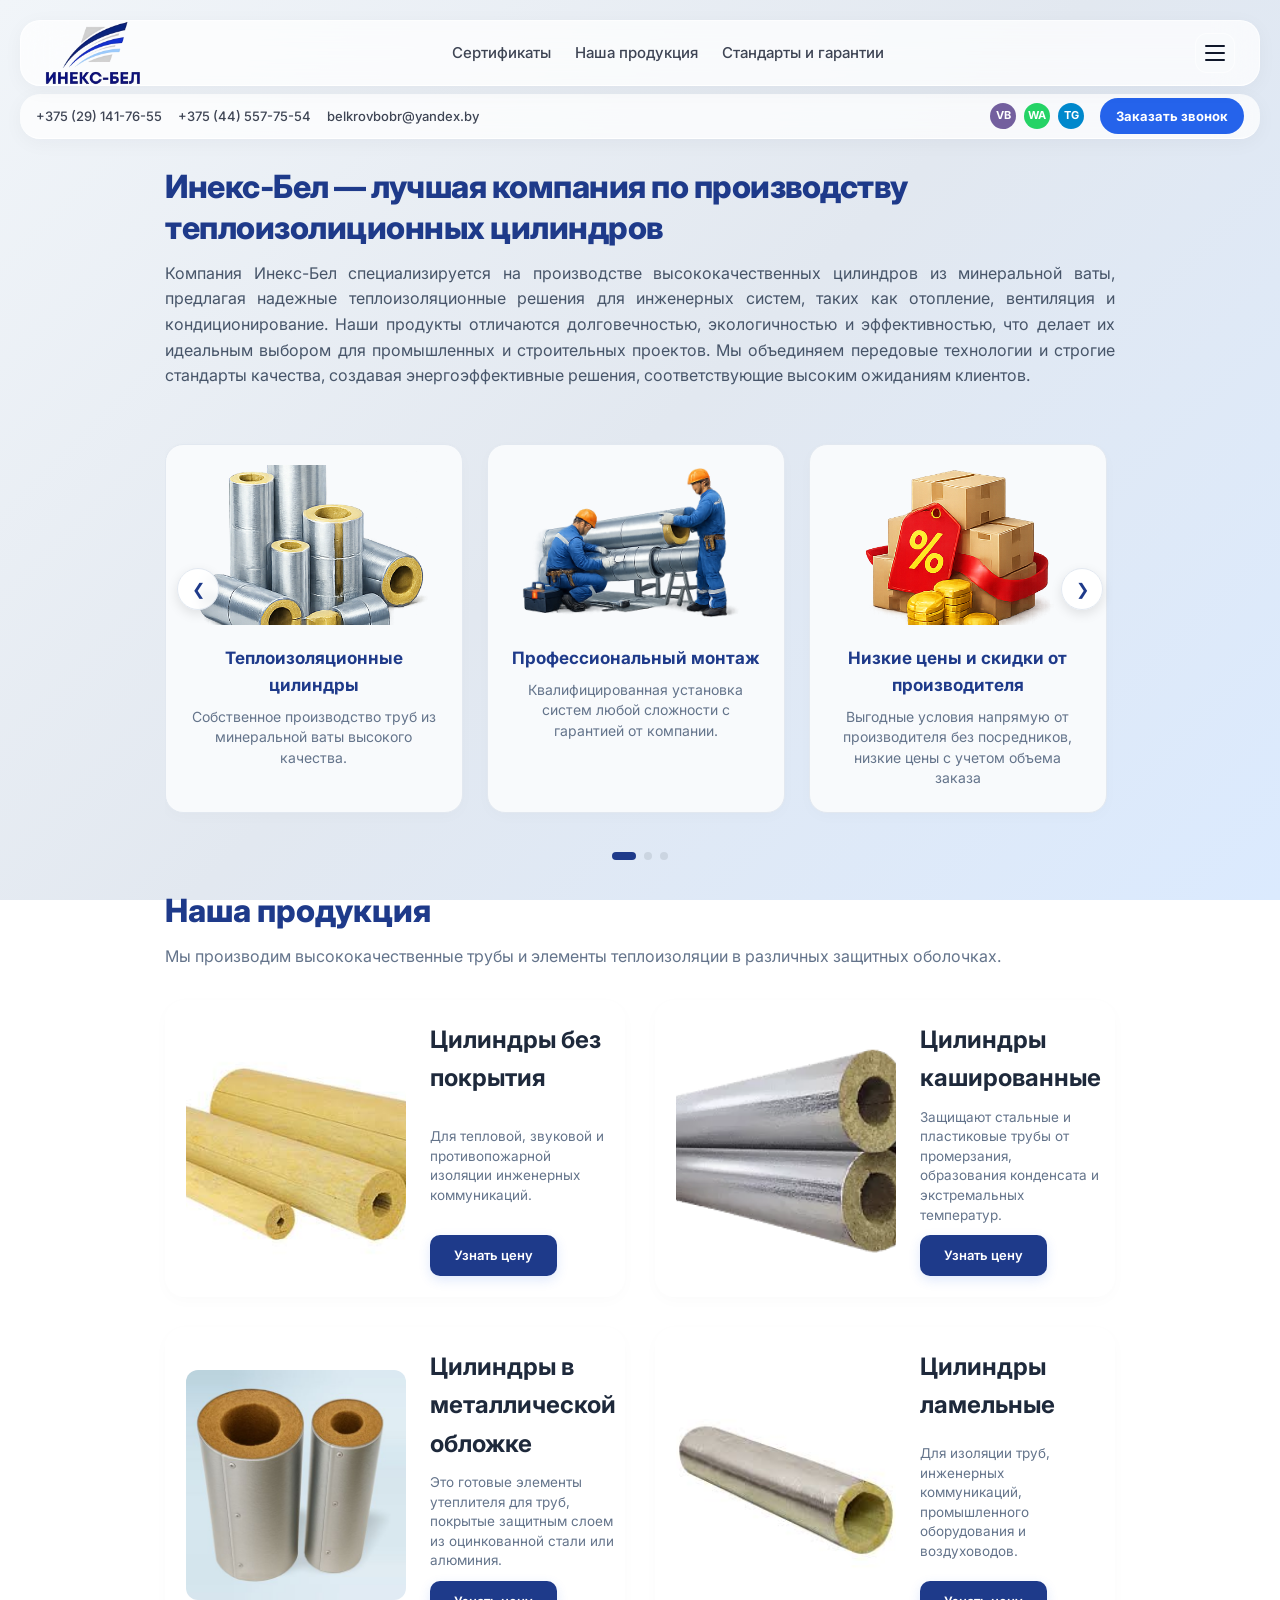
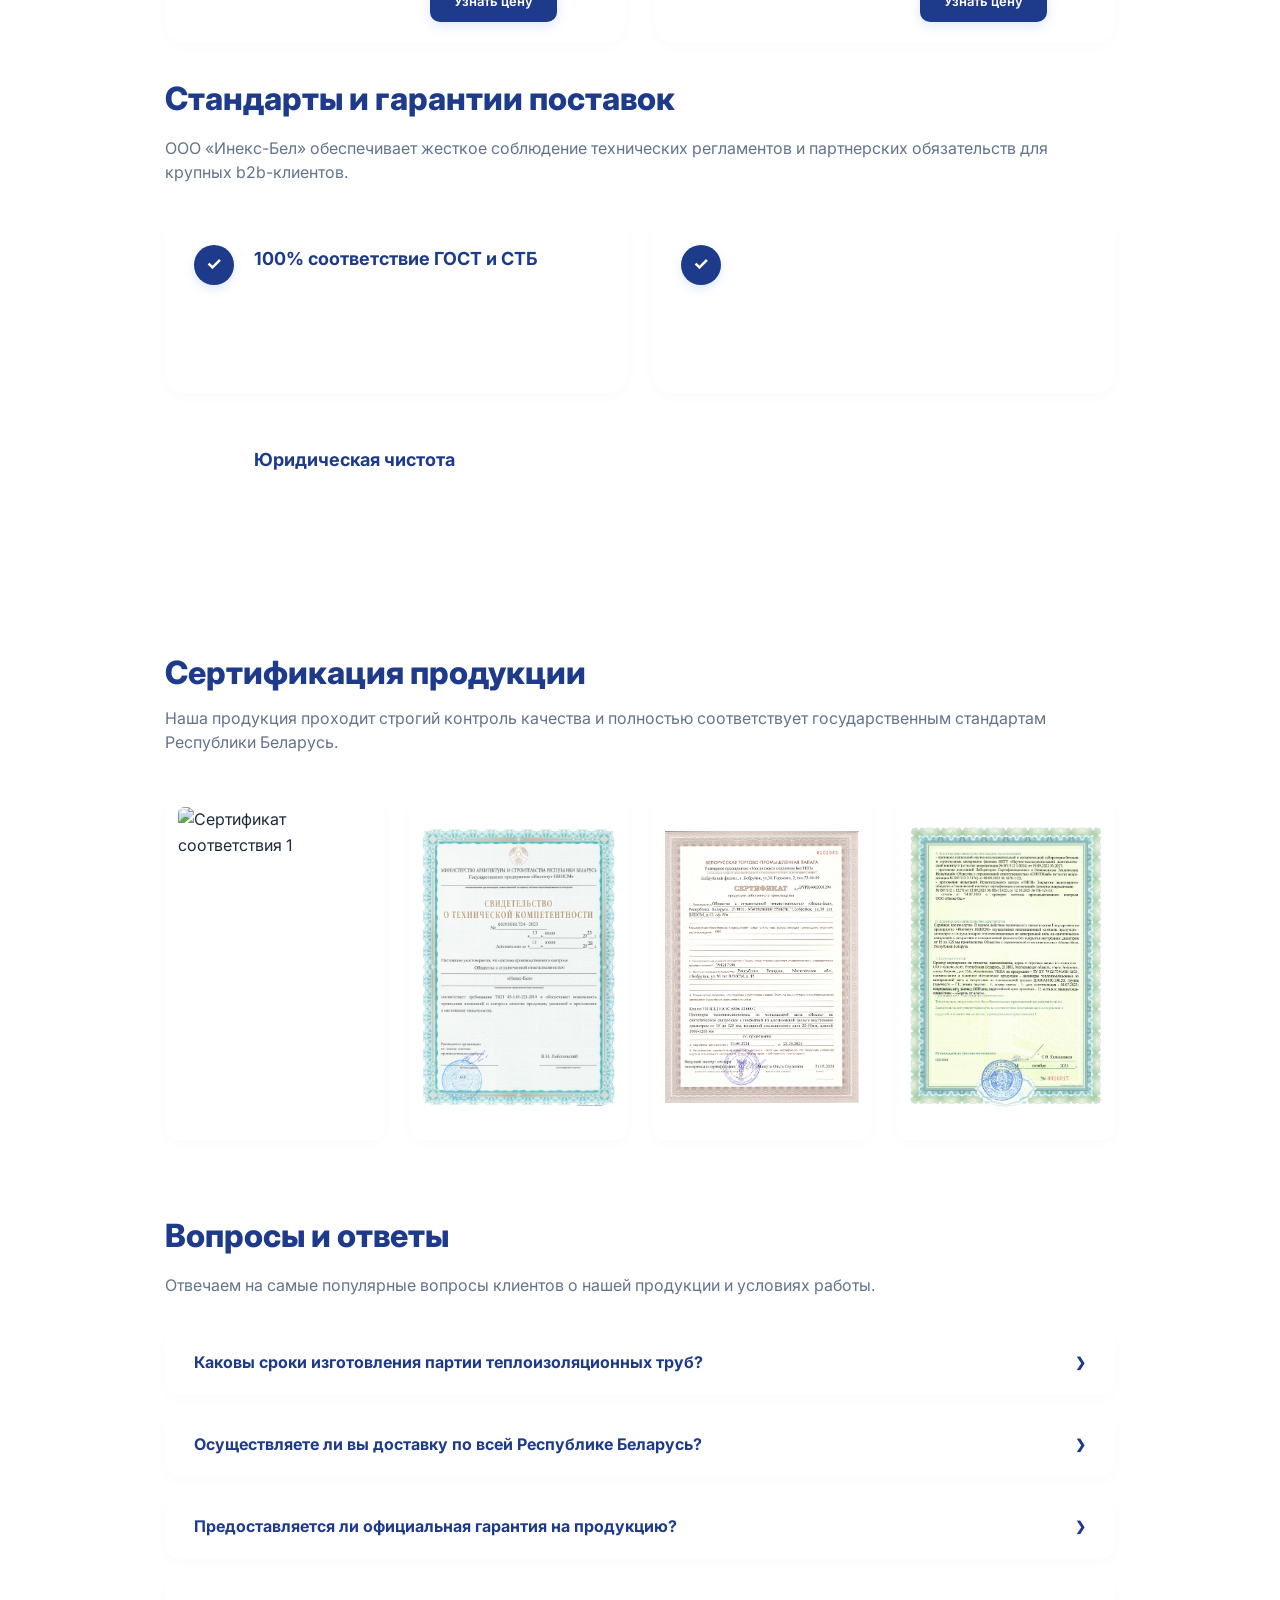
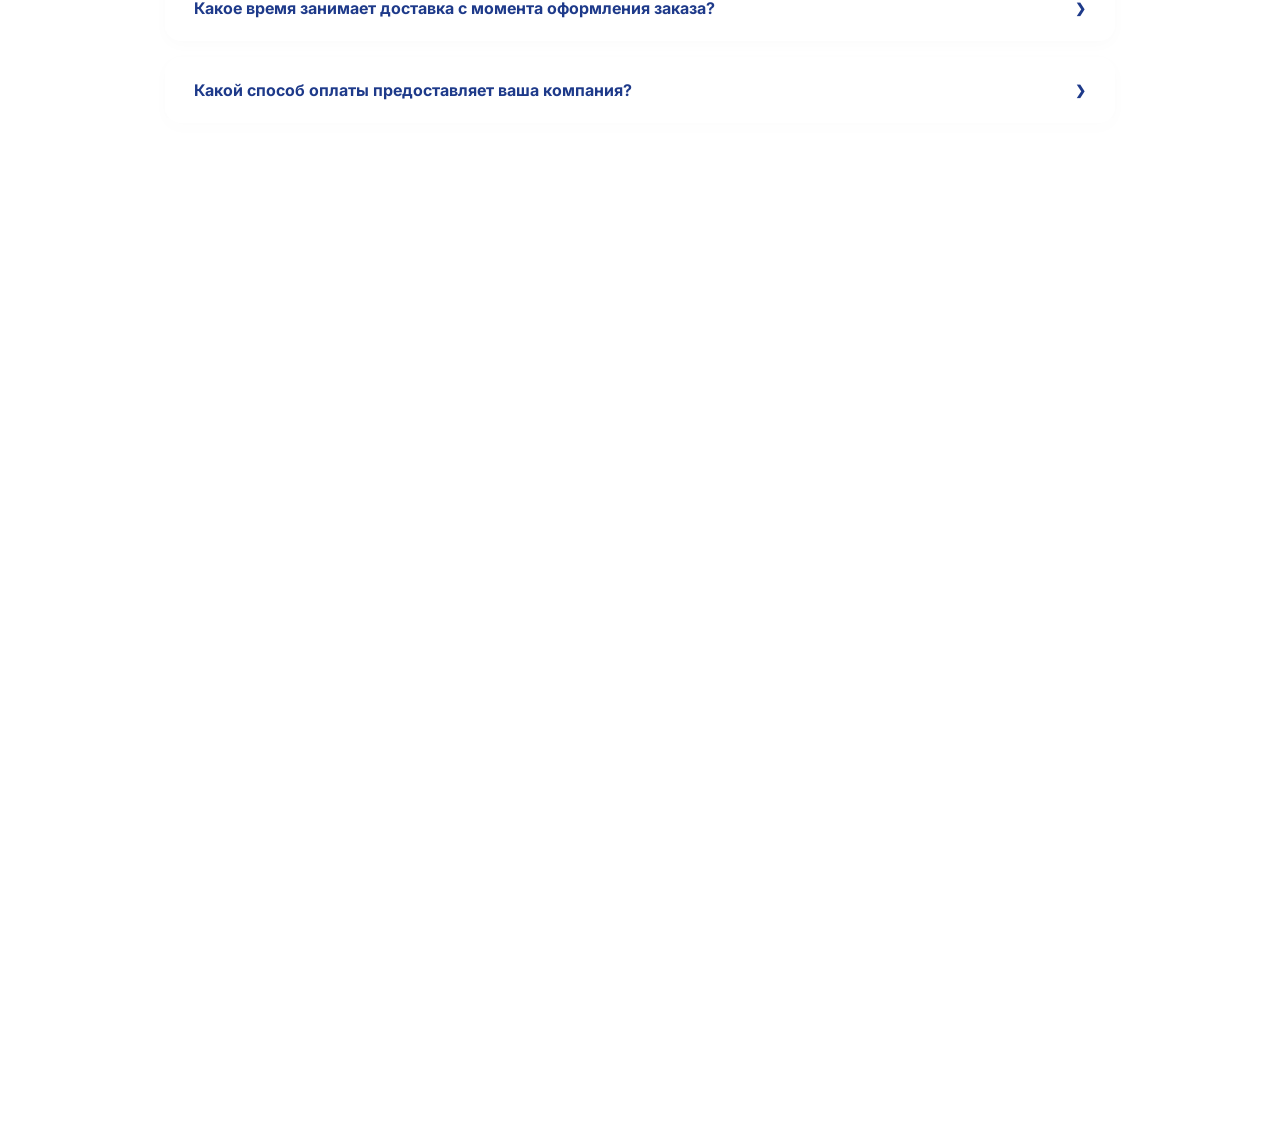
==== index.html @ 72e8bcf4 "Add files via upload" ====
<!DOCTYPE html>
<html lang="ru">
<head>
    <meta charset="UTF-8">
    <meta name="viewport" content="width=device-width, initial-scale=1.0">

    <title>Инекс-Бел Производство теплоизоляционных цилиндров из минваты</title>
    <meta name="description" content="ООО Инекс-Бел — завод-производитель теплоизоляционных цилиндров из минеральной ваты без оболочки, кашированые, в металлической оболочке и ламельные. Доставка по Минску, Бобруйску и всей Беларуси.">

    <meta name="keywords" content="теплоизоляционные цилиндры, трубы из минваты, утеплитель для труб, цилиндры минераловатные купить, Инекс-Бел Бобруйск, Инекс-Бел, Инекс-бел, Inex-bel, Inexbel, Купить цилиндры из минваты, Цилиндры в Беларуси, Купить цилиндры в Беларуси, Купить цилиндры из минеральной ваты в Беларуси, Купить цилиндры из минваты в Бобруйске, Цилиндры из минваты, Цилиндры, Цилиндры без покрытия, Цилиндры кашированные, Цилиндры в металлической обложке, Цилиндры ламельные">

    <link rel="icon" href="images/logo.png" type="image/x-icon">

    <link rel="stylesheet" href="style.css">


    <script type="application/ld+json">
    {
      "@context": "https://schema.org",
      "@type": "LocalBusiness",
      "name": "Инекс-Бел",
      "image": "https://github.io",
      "telephone": ["+375 (29) 141-76-55", "+375 (44) 557-75-54"],
      "email": "belkrovbobr@yandex.by",
      "address": {
        "@type": "PostalAddress",
        "streetAddress": "ул. 50 лет ВЛКСМ, 42",
        "addressLocality": "Бобруйск",
        "addressRegion": "Могилевская область",
        "postalCode": "213808",
        "addressCountry": "BY"
        },
      "url": "https://inex-bel.by",
      "priceRange": "$$"
}
    </script>
</head>


<body>

    <header class="header">
        <div class="header__container">
            <!-- Логотип с картинкой внутри -->
            <a href="#" class="logo">
                <img src="images/logo.png" alt="Logo" class="logo__img">
            </a>

            <!-- Навигация -->
            <nav class="nav">
                <!-- Основные вкладки (Планшеты и ПК) -->
                <ul class="nav__list">
                    <li><a href="#certificates-section" class="nav__link">Сертификаты</a></li> 
                    <li><a href="#products-section" class="nav__link">Наша продукция</a></li>
                    <li><a href="#steps-section" class="nav__link">Стандарты и гарантии</a></li>
                </ul>
            </nav>

            <!-- Кнопка бургер-меню (Всегда доступна) -->
            <button class="burger-btn" id="burgerBtn" aria-label="Открыть меню">
                <span></span>
                <span></span>
                <span></span>
            </button>

            <!-- Выпадающая панель бургер-меню -->
            <div class="burger-menu" id="burgerMenu">
                <ul class="burger-menu__list">
                <!-- Видны ТОЛЬКО на телефонах -->
                <li class="mobile-only"><a href="#certificates-section" class="burger-menu__link">Сертификаты</a></li>
                <li class="mobile-only"><a href="#products-section" class="burger-menu__link">Наша продукция</a></li>
                <li class="mobile-only"><a href="#steps-section" class="burger-menu__link">Стандарты и гарантии</a></li>
        
                <!-- Эта вкладка теперь видна ВСЕГДА (и на ПК в бургере, и на мобилках) -->
                <li><a href="#specialization-section" class="burger-menu__link">О компании</a></li>
                <li><a href="#faq-section" class="burger-menu__link">Часто задаваемые вопросы</a></li>
                </ul>
            </div>
        </div>
    </header>
    <div class="header-sub">
    <div class="header-sub__container">
        <!-- Блок контактов -->
        <div class="header-sub__contacts">
            <a href="tel:+375291417655" class="header-sub__link">+375 (29) 141-76-55</a>
            <a href="tel:+375445577554" class="header-sub__link">+375 (44) 557-75-54</a>
            <a href="mailto:belkrovbobr@yandex.by" class="header-sub__link header-sub__email">belkrovbobr@yandex.by</a>
        </div>

        <!-- Блок мессенджеров и действия -->
        <div class="header-sub__actions">
            <div class="header-sub__socials">
                <a href="viber://chat?number=+375291417655" class="header-sub__social header-sub__social--viber" title="Viber">VB</a>
                <a href="https://wa.me/375291417655" class="header-sub__social header-sub__social--whatsapp" target="_blank" rel="noopener noreferrer" title="WhatsApp">WA</a>
                <a href="https://t.me/Oleg_136" class="header-sub__social header-sub__social--telegram" target="_blank" rel="noopener noreferrer" title="Telegram">TG</a>
            </div>
            
            <a href="#contact-form" class="header-sub__btn">Заказать звонок</a>

        </div>
    </div>
</div>
<br>

<section class="specialization-section" id="specialization-section">

    <div class="specialization-container">
        
        <h2 class="specialization-title">Инекс-Бел — лучшая компания по производству теплоизолиционных цилиндров</h2>
        <p class="specialization-subtitle">Компания Инекс-Бел специализируется на производстве высококачественных цилиндров из минеральной ваты, предлагая надежные теплоизоляционные решения для инженерных систем, таких как отопление, вентиляция и кондиционирование. Наши продукты отличаются долговечностью, экологичностью и эффективностью, что делает их идеальным выбором для промышленных и строительных проектов. Мы объединяем передовые технологии и строгие стандарты качества, создавая энергоэффективные решения, соответствующие высоким ожиданиям клиентов.</p>
        
        <div class="slider-wrapper">
            <button class="slider-btn prev-btn" id="slidePrev" aria-label="Назад">&#10094;</button>
            
            <div class="specialization-grid" id="sliderTrack">
                <!-- Карточка 1 -->
                <div class="spec-card">
                    <img src="images/pipe.png" alt="Теплоизоляционные цилиндры" class="spec-card__img">
                    <div class="spec-card__content">
                        <h3>Теплоизоляционные цилиндры</h3>
                        <p>Собственное производство труб из минеральной ваты высокого качества.</p>
                    </div>
                </div>

                <!-- Карточка 2 -->
                <div class="spec-card">
                    <img src="images/installation.png" alt="Профессиональный монтаж" class="spec-card__img">
                    <div class="spec-card__content">
                        <h3>Профессиональный монтаж</h3>
                        <p>Квалифицированная установка систем любой сложности с гарантией от компании.</p>
                    </div>
                </div>

                <!-- Карточка 3 -->
                <div class="spec-card">
                    <img src="images/discount.png" alt="Доступное ценообразование" class="spec-card__img">
                    <div class="spec-card__content">
                        <h3>Низкие цены и скидки от производителя</h3>
                        <p>Выгодные условия напрямую от производителя без посредников, низкие цены с учетом объема заказа</p>
                    </div>
                </div>

                <!-- Карточка 4 -->
                <div class="spec-card">
                    <img src="images/delivery.png" alt="Быстрая доставка" class="spec-card__img">
                    <div class="spec-card__content">
                        <h3>Быстрая доставка от пункта A к пункту B</h3>
                        <p>Оперативная транспортировка готовой продукции на ваш объект точно в срок.</p>
                    </div>
                </div>

                <!-- Новая Карточка 5 -->
                <div class="spec-card">
                    <img src="images/certification.png" alt="Сертификация продукции" class="spec-card__img">
                    <div class="spec-card__content">
                        <h3>Оффициальная сертификация продукции</h3>
                        <p>Вся продукция сертифицирована и соответствует государственным стандартам качества.</p>
                    </div>
                </div>
            </div>

            <button class="slider-btn next-btn" id="slideNext" aria-label="Вперед">&#10095;</button>
        </div>

        <!-- Добавили 5-ю точку в индикаторы -->
        <div class="slider-dots" id="sliderDots">
            <span class="dot active" data-index="0"></span>
            <span class="dot" data-index="1"></span>
            <span class="dot" data-index="2"></span>
            <span class="dot" data-index="3"></span>
            <span class="dot" data-index="4"></span>
        </div>
        
    </div>
</section>

<section class="products-section" id="products-section">
    <div class="products-container">
        <!-- Текстовая верхушка блока -->
        <h2 class="products-title">Наша продукция</h2>
        <p class="products-subtitle">Мы производим высококачественные трубы и элементы теплоизоляции в различных защитных оболочках.</p>
        
        <!-- Обертка слайдера для мобилок и сетка для ПК -->
        <div class="prod-slider-wrapper">
            <button class="prod-slider-btn prod-prev-btn" id="prodPrev" aria-label="Назад">&#10094;</button>
            
            <div class="products-grid" id="prodTrack">
                <!-- Товар 1 -->
                <div class="product-card">
                    <img src="images/prod1.jpg" alt="Цилиндры без покрытия" class="product-card__img">
                    <div class="product-card__content">
                        <h2>Цилиндры без покрытия</h2>
                        <p>Для тепловой, звуковой и противопожарной изоляции инженерных коммуникаций.</p>
                        <a href="#contact-form" class="product-card__btn" data-product="Трубы в ПЭ оболочке">Узнать цену</a>
                    </div>
                </div>

                <!-- Товар 2 -->
                <div class="product-card">
                    <img src="images/prod2.jpg" alt="Цилиндры кашированные" class="product-card__img">
                    <div class="product-card__content">
                        <h2>Цилиндры кашированные</h2>
                        <p>Защищают стальные и пластиковые трубы от промерзания, образования конденсата и экстремальных температур.</p>
                        <a href="#contact-form" class="product-card__btn" data-product="Трубы в ОЦ оболочке">Узнать цену</a>
                    </div>
                </div>

                <!-- Товар 3 -->
                <div class="product-card">
                    <img src="images/prod3.jpg" alt="Цилиндры в металлической обложке" class="product-card__img">
                    <div class="product-card__content">
                        <h2>Цилиндры в металлической обложке</h2>
                        <p>Это готовые элементы утеплителя для труб, покрытые защитным слоем из оцинкованной стали или алюминия.</p>
                        <a href="#contact-form" class="product-card__btn" data-product="Фасонные изделия">Узнать цену</a>
                    </div>
                </div>

                <!-- Товар 4 -->
                <div class="product-card">
                    <img src="images/prod4.jpg" alt="Цилиндры ламельные" class="product-card__img">
                    <div class="product-card__content">
                        <h2>Цилиндры ламельные</h2>
                        <p>Для изоляции труб, инженерных коммуникаций, промышленного оборудования и воздуховодов.</p>
                        <a href="#contact-form" class="product-card__btn" data-product="Комплекты заделки стыков">Узнать цену</a>
                    </div>
                </div>
            </div>

            <button class="prod-slider-btn prod-next-btn" id="prodNext" aria-label="Вперед">&#10095;</button>
        </div>

        <!-- Индикаторы-точки под слайдером (работают на телефонах) -->
        <div class="prod-slider-dots" id="prodDots">
            <span class="prod-dot prod-active" data-index="0"></span>
            <span class="prod-dot" data-index="1"></span>
            <span class="prod-dot" data-index="2"></span>
            <span class="prod-dot" data-index="3"></span>
        </div>
        
    </div>
</section>

<section class="steps-section" id="steps-section">
    <div class="steps-container">
        <h2 class="steps-title">Стандарты и гарантии поставок</h2>
        <p class="steps-subtitle">ООО «Инекс-Бел» обеспечивает жесткое соблюдение технических регламентов и партнерских обязательств для крупных b2b-клиентов.</p>
        
        <div class="steps-grid">
            <!-- Пункт 1 -->
            <div class="step-card">
                <div class="step-card__number">✓</div>
                <div class="step-card__content">
                    <h3>100% соответствие ГОСТ и СТБ</h3>
                    <p>Вся продукция выпускается строго по государственным стандартам. Предоставляем паспорта качества на каждую партию цилиндров.</p>
                </div>
            </div>

            <!-- Пункт 2 -->
            <div class="step-card">
                <div class="step-card__number">✓</div>
                <div class="step-card__content">
                    <h3>Жесткий контроль сроков</h3>
                    <p>Фиксируем точные даты отгрузки в договоре. Собственная логистика гарантирует своевременное прибытие материалов на объект.</p>
                </div>
            </div>

            <!-- Пункт 3 -->
            <div class="step-card">
                <div class="step-card__number">✓</div>
                <div class="step-card__content">
                    <h3>Юридическая чистота</h3>
                    <p>Полный пакет первичных документов, ТТН и актов. Работаем через официальные b2b-договоры без скрытых платежей.</p>
                </div>
            </div>

            <!-- Пункт 4 -->
            <div class="step-card">
                <div class="step-card__number">✓</div>
                <div class="step-card__content">
                    <h3>Прямые цены завода</h3>
                    <p>Отсутствие посреднических наценок. Предоставляем гибкую систему скидок в зависимости от объема оптовой закупки.</p>
                </div>
            </div>
        </div>
    </div>
</section>

<section class="certificates-section" id="certificates-section">
    <div class="certificates-container">
        <h2 class="certificates-title">Сертификация продукции</h2>
        <p class="certificates-subtitle">Наша продукция проходит строгий контроль качества и полностью соответствует государственным стандартам Республики Беларусь.</p>
        
        <div class="cert-slider-wrapper">
            <!-- Стрелочки управления (на ПК будут скрыты автоматически) -->
            <button class="cert-slider-btn cert-prev-btn" id="certPrev" aria-label="Назад">&#10094;</button>
            
            <div class="certificates-grid" id="certTrack">
                <!-- Сертификат 1 -->
                <div class="cert-card">
                    <img src="images/cert1.jpg" alt="Сертификат соответствия 1" class="cert-card__img">
                </div>
                <!-- Сертификат 2 -->
                <div class="cert-card">
                    <img src="images/cert2.jpg" alt="Сертификат соответствия 2" class="cert-card__img">
                </div>
                <!-- Сертификат 3 -->
                <div class="cert-card">
                    <img src="images/cert3.jpg" alt="Сертификат соответствия 3" class="cert-card__img">
                </div>
                <!-- Сертификат 4 -->
                <div class="cert-card">
                    <img src="images/cert4.jpg" alt="Сертификат соответствия 4" class="cert-card__img">
                </div>
            </div>

            <button class="cert-slider-btn cert-next-btn" id="certNext" aria-label="Вперед">&#10095;</button>
        </div>

        <!-- Индикаторы-точки (на ПК скрыты) -->
        <div class="cert-slider-dots" id="certDots">
            <span class="cert-dot cert-active" data-index="0"></span>
            <span class="cert-dot" data-index="1"></span>
            <span class="cert-dot" data-index="2"></span>
            <span class="cert-dot" data-index="3"></span>
        </div>
    </div>
</section>

<!-- ВСПЛЫВАЮЩЕЕ ПАНЕЛЬ-ОКНО ДЛЯ ПРОСМОТРА КАРТИНКИ НА ВЕСЬ ЭКРАН -->
<div id="certModal" class="cert-modal">
    <span class="cert-modal__close" id="certModalClose">&times;</span>
    <img class="cert-modal__content" id="certModalImg" alt="Увеличенный сертификат">
</div>

<section class="faq-section" id="faq-section">
    <div class="faq-container">
        <h2 class="faq-title">Вопросы и ответы</h2>
        <p class="faq-subtitle">Отвечаем на самые популярные вопросы клиентов о нашей продукции и условиях работы.</p>
        
        <div class="faq-accordion">
            <!-- Вопрос 1 -->
            <div class="faq-item">
                <button class="faq-item__trigger">
                    <span>Каковы сроки изготовления партии теплоизоляционных труб?</span>
                    <span class="faq-item__icon">&#10095;</span> <!-- Аккуратная стрелочка-индикатор -->
                </button>
                <div class="faq-item__panel">
                    <p>Сроки зависят от объема заказа и загруженности производства, но в среднем изготовление стандартной партии занимает от 3 до 7 рабочих дней. Мы всегда фиксируем точные сроки в договоре.</p>
                </div>
            </div>

            <!-- Вопрос 2 -->
            <div class="faq-item">
                <button class="faq-item__trigger">
                    <span>Осуществляете ли вы доставку по всей Республике Беларусь?</span>
                    <span class="faq-item__icon">&#10095;</span>
                </button>
                <div class="faq-item__panel">
                    <p>Да, мы доставляем продукцию собственным или наемным транспортом в любую точку Беларуси прямо на объект заказчика. Также возможен самовывоз со склада нашего производства.</p>
                </div>
            </div>

            <!-- Вопрос 3 -->
            <div class="faq-item">
                <button class="faq-item__trigger">
                    <span>Предоставляется ли официальная гарантия на продукцию?</span>
                    <span class="faq-item__icon">&#10095;</span>
                </button>
                <div class="faq-item__panel">
                    <p>Разумеется. Вся выпускаемая теплоизоляционная продукция строго сертифицирована, соответствует государственным стандартам качества и сопровождается официальной заводской гарантией.</p>
                </div>
            </div>

            <!-- Вопрос 4 -->
            <div class="faq-item">
                <button class="faq-item__trigger">
                    <span>Какое время занимает доставка с момента оформления заказа?</span>
                    <span class="faq-item__icon">&#10095;</span>
                </button>
                <div class="faq-item__panel">
                    <p>Доставка продукции Инекс-Бел по Беларуси занимает в среднем до 3 рабочих дней с момента оформления заказа. Мы организуем быструю логистику напрямую с нашего производства, поэтому вы получаете цилиндры из минеральной ваты в максимально короткие сроки.</p>
                </div>
            </div>

            <div class="faq-item">
                <button class="faq-item__trigger">
                    <span>Какой способ оплаты предоставляет ваша компания?</span>
                    <span class="faq-item__icon">&#10095;</span>
                </button>
                <div class="faq-item__panel">
                    <p>Наша компания предоставляет безналичный способ оплаты</p>
                </div>
            </div>
        </div>
    </div>
</section>



<section id="contact-form" class="contact-section">
    <div class="form-container">
        <!-- Левая колонка с информацией -->
        <div class="form-info">
            <h2>Остались вопросы и нужна консультация?</h2>
            <p>Оставьте свои контакты, и наш специалист свяжется с вами в течение 15 минут для уточнения всех деталей.</p>
        </div>
        
        <!-- Правая колонка с новой формой (Formspree) -->
        <form action="https://formspree.io/f/xdarnjlb" method="POST" class="feedback-form" id="callRequestForm">
            
            <!-- Скрытое поле собирает название товара незаметно для клиента -->
            <input type="hidden" id="selected-product" name="product" value="Общая заявка (товар не выбран)">

            <!-- Поле Имени -->
            <div class="form-group">
                <label for="user-name">Ваше имя</label>
                <input type="text" id="user-name" name="name" placeholder="Иван" required>
                <span class="error-msg" id="nameError">Пожалуйста, введите ваше имя</span>
            </div>

            <div class="form-group">
                <label for="user-company">Название организации / ОПТ</label>
                <input type="text" id="user-company" name="company" placeholder="ООО, ОАО, ЧУП, ИП" required>
                <span class="error-msg" id="companyError">Пожалуйста, введите название вашей компании</span>
            </div>

            <!-- Поле Телефона -->
            <div class="form-group">
                <label for="user-phone">Номер телефона</label>
                <input type="tel" id="user-phone" name="phone" placeholder="+375 (29) 000-00-00" required>
                <span class="error-msg" id="phoneError">Пожалуйста, введите номер телефона</span>
            </div>


            <!-- Блок Пользовательского соглашения -->
            <div class="form-agreement">
                <label class="checkbox-container">
                    <input type="checkbox" id="user-agree" name="agreement" required>
                    <span class="custom-checkbox"></span>
                    <span class="agreement-text">Я согласен на обработку персональных данных</span>
                </label>
                <a href="privacy.html" class="info-btn" title="Читать пользовательское соглашение">!</a>
            </div>
            <span class="error-msg agreement-error" id="agreeError">Необходимо принять пользовательское соглашение</span>

            <!-- Кнопка отправки -->
            <button type="submit" class="form-submit-btn">Заказать звонок</button>
        </form>
    </div>
</section>

<footer class="footer">
    <div class="footer__container">
        
        <!-- Блок 1: Логотип и Юридическая информация (Слева) -->
        <div class="footer__column footer__column--info">
            <a href="#" class="footer__logo">
                <img src="images/logo.png" alt="Инекс-Бел" class="footer__logo-img">
            </a>
            <div class="footer__company-details">
                <p class="footer__text">ООО "Инекс-Бел"</p>
                <p class="footer__text">УНП: 791217396</p>
                <p class="footer__text">р/с BY 90 ALFA 3012 2625 5500 1027 0000</p>
                <p class="footer__text">Банк: Закрытое акционерное общество "Альфа-Банк"</p>
                <p class="footer__text">220013, Республика Беларусь, г. Минск, ул. Сурганова, 43-47</p>
            </div>
        </div>

        <!-- Блок 2: Ссылки покупателям (По центру) -->
        <div class="footer__column">
            <h4 class="footer__title">Покупателям</h4>
            <ul class="footer__list">
                <li><a href="#products-section" class="footer__link">Наш продукт</a></li>
                <li><a href="#specialization-section" class="footer__link">О компании</a></li>
                <li><a href="#certificates-section" class="footer__link">Сертификаты</a></li>
                <li><a href="#faq-section" class="footer__link">Часто задаваемые вопросы</a></li>
                <li><a href="#" class="footer__link">Этапы заказа</a></li>
            </ul>
        </div>

        <!-- Блок 3: Контакты, Соцсети и Адрес производства (Справа) -->
        <div class="footer__column">
            <h4 class="footer__title">Контакты</h4>
            <div class="footer__contacts">
                <a href="tel:+375291417655" class="footer__contact-link">+375 (29) 141-76-55</a>
                <a href="tel:+375445577554" class="footer__contact-link">+375 (44) 557-75-54</a>
                <a href="mailto:belkrovbobr@yandex.by" class="footer__contact-link footer__contact-link--email">belkrovbobr@yandex.by</a>
            </div>
            
            <!-- Мессенджеры с цветными круглыми кнопками из вашей картинки -->
            <div class="footer__socials">
                <a href="viber://chat?number=%2B375291417655" class="footer__social footer__social--viber" title="Viber">VB</a>
                <a href="https://t.me" class="footer__social footer__social--telegram" target="_blank" rel="noopener noreferrer" title="Telegram">TG</a>
                <a href="https://wa.me" class="footer__social footer__social--whatsapp" target="_blank" rel="noopener noreferrer" title="WhatsApp">WA</a>
            </div>

            <p class="footer__text footer__address">
                213808, Республика Беларусь, Могилевская обл., г. Бобруйск, ул. 50 лет ВЛКСМ, 42
            </p>
        </div>

    </div>

    <!-- Нижняя плашка с Политикой конфиденциальности -->
    <div class="footer__bottom">
        <div class="footer__bottom-container">
            <a href="privacy.html" class="footer__privacy-link">Политика конфиденциальности</a>
        </div>
    </div>
</footer>


    <!-- Подключаем скрипты перед закрывающим тегом body -->
    <script src="script.js"></script>
</body>
</html>
---- style.css ----
@import url('https://fonts.googleapis.com/css2?family=Inter:wght@400;500;600;700;800&display=swap');

* {
    margin: 0;
    padding: 0;
    box-sizing: border-box;
    font-family: 'Inter', sans-serif !important; /* Теперь этот красивый шрифт принудительно включится везде */
}


html {
    /* Новый строгий стальной b2b-градиент */
    background: linear-gradient(135deg, #f1f5f9 0%, #e2e8f0 50%, #dbeafe 100%) no-repeat center center fixed;
    background-size: cover;
    min-height: 100vh;
    scroll-behavior: smooth;
    scrollbar-width: thin;
    scrollbar-color: #2563eb #f1f5f9; /* Синий ползунок */
}


body {
    min-height: 100vh;
    display: flex;
    flex-direction: column;
    
    /* ИСПРАВЛЕНО: Делаем фон body прозрачным, чтобы сквозь него просвечивал наш красивый градиент */
    background: transparent !important; 
    
    color: #1e293b;
    line-height: 1.6;
    padding-top: 120px;
}


/* Переменные для эффекта жидкого стекла на светлом фоне */

:root {
    --accent-color: #1e3a8a; /* Строгий промышленный темно-синий */
    --text-color: #0f172a;   /* Глубокий графитовый (почти черный) для текстов */
    
    /* Слегка приглушаем яркость заднего градиента, делая его солиднее */
    --glass-bg: rgba(255, 255, 255, 0.4); 
    --glass-border: rgba(255, 255, 255, 0.6);
    --glass-blur: 16px;
    --glass-shadow: 0 4px 20px rgba(15, 23, 42, 0.02);
}


/* ==========================================================================
   2. ХЕАДЕР И СТРУКТУРА КОНТЕЙНЕРА (Мобильные по умолчанию)
   ========================================================================== */
.header {
    position: fixed;
    top: 20px; /* Эффект левитации */
    left: 50%;
    transform: translateX(-50%);
    z-index: 1000;
    
    border: 1px solid var(--glass-border);
    background: rgba(255, 255, 255, 0.55) !important;
    backdrop-filter: blur(16px) !important;
    -webkit-backdrop-filter: blur(16px) !important;
    border-bottom: 1px solid rgba(255, 255, 255, 0.6) !important;
    box-shadow: 0 4px 20px rgba(15, 23, 42, 0.02);
    
    /* Размеры для телефонов: центрировано, не во весь экран */
    width: calc(100% - 32px); 
    max-width: 450px;
    transition: all 0.4s cubic-bezier(0.4, 0, 0.2, 1);

    border-radius: 20px;
}

.header__container {
    height: 64px;
    padding: 0 12px; /* Минимальные боковые отступы для плотного прилегания логотипа */
    display: flex;
    align-items: center;
    justify-content: space-between;
}

/* ==========================================================================
   3. ЛОГОТИП С КАРТИНКОЙ (Без вертикальных рамок)
   ========================================================================== */
.logo {
    display: flex;
    align-items: center;
    justify-content: center;
    text-decoration: none;
    height: 100%; /* Растягиваем на всю высоту контейнера */
    margin: 0;
    padding: 0;
    
    /* Совместимость с обрезкой фона */
    -webkit-background-clip: text;
    background-clip: text;
}

.logo__img {
    height: 64px; /* Высота равна высоте контейнера — рамок сверху/снизу нет вообще */
    width: auto;
    object-fit: contain;
    display: block;
    margin: 0;
    padding: 0;
    transition: transform 0.3s ease;
}

.logo__img:hover {
    transform: scale(1.03);
}

/* ==========================================================================
   4. НАВИГАЦИЯ И ССЫЛКИ
   ========================================================================== */
.nav {
    display: flex;
    align-items: center;
    gap: 28px;
    position: relative; /* База для правого позиционирования бургера на ПК/Планшетах */
}

.nav__list {
    display: none; /* Скрыто на телефонах по умолчанию */
    list-style: none;
    gap: 24px;
}

.nav__link {
    text-decoration: none;
    color: var(--text-color);
    font-size: 15px;
    font-weight: 500;
    opacity: 0.8;
    transition: all 0.3s ease;
}

.nav__link:hover {
    opacity: 1;
    color: var(--accent-color);
    text-shadow: 0 0 10px rgba(168, 85, 247, 0.5);
}

/* ==========================================================================
   5. КНОПКА БУРГЕРА (И ее анимация)
   ========================================================================== */
.burger-btn {
    background: rgba(255, 255, 255, 0.05);
    border: 1px solid var(--glass-border);
    border-radius: 12px;
    cursor: pointer;
    display: flex;
    flex-direction: column;
    justify-content: center;
    align-items: center;
    gap: 5px;
    width: 40px;
    height: 40px;
    z-index: 1001;
    transition: background 0.3s;
}

.burger-btn:hover {
    background: rgba(255, 255, 255, 0.15);
}

.burger-btn span {
    display: block;
    height: 2px;
    width: 20px;
    background-color: var(--text-color);
    border-radius: 2px;
    transition: transform 0.3s ease, opacity 0.3s ease, width 0.3s ease;
}

.burger-btn.active span:nth-child(1) {
    transform: translateY(7px) rotate(45deg);
}
.burger-btn.active span:nth-child(2) {
    opacity: 0;
    transform: scale(0);
}
.burger-btn.active span:nth-child(3) {
    transform: translateY(-7px) rotate(-45deg);
}

/* ==========================================================================
   6. ВЫПАДАЮЩЕЕ БУРГЕР-МЕНЮ (По умолчанию для ПК/Планшетов — справа)
   ========================================================================== */
.burger-menu {
    position: absolute;
    top: 130px; 
    right: 0;  
    left: auto;
    transform: translateY(-10px) scale(0.95);
    
    background: rgba(255, 255, 255, 0.8) !important; /* Плотная подложка */
    backdrop-filter: blur(24px) !important; /* Сильное размытие заднего плана */
    -webkit-backdrop-filter: blur(24px) !important;
    border-left: 1px solid rgba(255, 255, 255, 0.8) !important;
    box-shadow: -10px 0 30px rgba(15, 23, 42, 0.05);
    border: 2px solid #cbd5e1;
    border-radius: 20px;
    
    width: 280px; 
    padding: 20px;
    opacity: 0;
    visibility: hidden;
    transition: all 0.3s cubic-bezier(0.4, 0, 0.2, 1);
}


.burger-menu.active {
    opacity: 1;
    visibility: visible;
    transform: translateY(0) scale(1);
}

.burger-menu__list {
    list-style: none;
    display: flex;
    flex-direction: column;
    gap: 14px;
}

.burger-menu__link {
    text-decoration: none;
    color: var(--text-color);
    font-size: 15px;
    font-weight: 500;
    display: block;
    padding: 8px 12px;
    border-radius: 10px;
    transition: all 0.3s;
}

.burger-menu__link:hover {
    background: rgba(255, 255, 255, 0.08);
    color: var(--accent-color);
}

/* Класс для скрытия элементов на ПК/Планшетах */
.mobile-only {
    display: none; 
}

/* ==========================================================================
   7. АДАПТИВНОСТЬ ДЛЯ МОБИЛЬНЫХ ТЕЛЕФОНОВ (до 768px)
   ========================================================================== */
@media (max-width: 768px) {
    .mobile-only {
        display: block; /* Показываем скрытые вкладки в бургере на телефоне */
    }
    
    /* Перестраиваем бургер-меню на мобилке по центру экрана (не на весь экран) */
    .burger-menu {
        position: fixed;
        top: 150px;
        left: 50%;
        right: auto;
        transform: translateX(-50%) scale(0.95);
        width: calc(100% - 32px);
        max-width: 450px;
        text-align: center;
    }
    
    .burger-menu.active {
        transform: translateX(-50%) scale(1);
    }
}

/* ==========================================================================
   8. АДАПТИВНОСТЬ ДЛЯ ПЛАНШЕТОВ (от 769px до 1024px)
   ========================================================================== */
@media (min-width: 769px) and (max-width: 1500px) {
    .header {
        width: calc(100% - 40px); /* Почти на всю ширину экрана с красивыми отступами */
        max-width: none;
        border-radius: 20px;
    }
    .header__container {
        padding: 0 24px; /* Чуть увеличиваем отступы от краев для баланса */
    }
    .nav__list {
        display: flex; /* Включаем отображение вкладок в строку */
    }
}

/* ==========================================================================
   9. АДАПТИВНОСТЬ ДЛЯ ПК (от 1025px и выше)
   ========================================================================== */
@media (min-width: 1500px) {
    .header {
        width: 60%; /* Строго 60% ширины экрана на ПК */
        max-width: none;
        top: 24px; /* Левитирующее состояние */
    }
    .header__container {
        padding: 0 24px;
    }
    .nav__list {
        display: flex; /* Показываем основные ссылки в строку */
    }
}
/* ==========================================================================
   ПОЛНЫЙ CSS ДЛЯ ВТОРОГО (НИЖНЕГО) ХЕАДЕРА
   ========================================================================== */

.header-sub {
    position: fixed;
    top: 94px; /* Зазор под основным хеадером на планшетах */
    left: 50%;
    transform: translateX(-50%);
    z-index: 999; /* Чуть ниже основного, чтобы бургер-меню перекрывало его */
    
    /* Эффект Liquid Glass */
    background: rgba(255, 255, 255, 0.55) !important;
    backdrop-filter: blur(16px) !important;
    -webkit-backdrop-filter: blur(16px) !important;
    border-bottom: 1px solid rgba(255, 255, 255, 0.6) !important;
    box-shadow: 0 4px 20px rgba(15, 23, 42, 0.02);
    
    /* Базовая ширина для мобильных (не на весь экран) */
    width: calc(100% - 32px); 
    max-width: 450px;
    transition: all 0.4s cubic-bezier(0.4, 0, 0.2, 1);
    border-radius: 20px;
}

.header-sub__container {
    min-height: 44px; /* На ПК и планшетах он аккуратный и тонкий */
    padding: 0 16px;
    display: flex;
    align-items: center;
    justify-content: space-between;
    width: 100%;
}

/* Настройки телефонов по умолчанию (ПК и Планшеты) */
.header-sub__contacts {
    display: flex;
    flex-direction: row; /* В одну строку на больших экранах */
    gap: 16px;
}

.header-sub__link {
    text-decoration: none;
    color: var(--text-color);
    font-size: 13px;
    font-weight: 500;
    opacity: 0.8;
    transition: opacity 0.3s;
}

.header-sub__link:hover {
    opacity: 1;
}

/* Правая часть (Мессенджеры + кнопка) */
.header-sub__actions {
    display: flex;
    align-items: center;
    gap: 16px;
}

.header-sub__socials {
    display: flex;
    gap: 8px;
}

.header-sub__social {
    text-decoration: none;
    color: #fff;
    font-size: 11px;
    font-weight: bold;
    width: 26px;
    height: 26px;
    display: flex;
    align-items: center;
    justify-content: center;
    border-radius: 50%;
    transition: transform 0.3s, filter 0.3s;
}

.header-sub__social:hover {
    transform: scale(1.1);
}

/* Фирменные цвета соцсетей */
.header-sub__social--viber { background: #735F9E; }
.header-sub__social--whatsapp { background: #25D366; }
.header-sub__social--telegram { background: #0088cc; }

/* Кнопка "Написать нам" */
.header-sub__btn {
    text-decoration: none !important;
    color: #ffffff !important;
    background-color: #2563eb !important; 
    font-size: 13px !important; 
    font-weight: 700 !important;
    padding: 8px 16px !important; 
    border-radius: 20px !important;
    box-shadow: 0 0 0 rgba(0, 0, 0, 0) !important; /* Явно задаем пустую тень для старта */
    
    /* ИСПРАВЛЕНО: Задаем плавность отдельно для каждого свойства и увеличиваем время до 0.5с */
    transition-property: transform, background-color, box-shadow !important;
    transition-duration: 0.5s !important;
    transition-timing-function: cubic-bezier(0.4, 0, 0.2, 1) !important;
}

.header-sub__btn:hover {
    transform: scale(1.05) translateY(-1px) !important;
    background-color: #1d4ed8 !important; 
    box-shadow: 0 6px 20px rgba(37, 99, 235, 0.6) !important; 
    
    /* Синхронизируем скорость при наведении */
    transition-property: transform, background-color, box-shadow !important;
    transition-duration: 0.5s !important;
    transition-timing-function: cubic-bezier(0.4, 0, 0.2, 1) !important;
}

/* ==========================================================================
   АДАТИВНОСТЬ: МОБИЛЬНЫЕ ТЕЛЕФОНЫ (до 768px)
   ========================================================================== */
@media (max-width: 768px) {
    .header-sub__container {
        height: 64px; /* Увеличиваем высоту, чтобы поместились две строчки */
        padding: 8px 12px;
    }

    /* Телефоны встают друг под другом */
    .header-sub__contacts {
        flex-direction: column; 
        gap: 4px !important;/* Зазор между номерами */
        justify-content: center;
    }

    .header-sub__link {
        white-space: nowrap;
        font-size: 11px; /* Чуть крупнее для удобного тапа пальцем */
    }

    /* Кнопки мессенджеров и действия строго в один горизонтальный ряд */
    .header-sub__actions {
        display: flex;
        flex-direction: row;
        align-items: center;
        gap: 10px;
    }

    .header-sub__btn {
        font-size: 10px !important; /* Уменьшили размер букв */
        padding: 5px 10px !important; /* Сжали отступы сверху, снизу и по бокам */
        border-radius: 6px !important; /* Сделали закругление аккуратным */
        white-space: nowrap;
    }
}

/* ==========================================================================
   АДАПТИВНОСТЬ: ПЛАНШЕТЫ (от 769px до 1024px)
   ========================================================================== */
@media (min-width: 769px) and (max-width: 1500px) {
    .header-sub {
        width: calc(100% - 40px); /* Почти на всю ширину, как и первый хеадер */
        max-width: none;
        top: 94px;
    }
}

/* ==========================================================================
   АДАПТИВНОСТЬ: КОМПЬЮТЕРЫ (от 1025px и выше)
   ========================================================================== */
@media (min-width: 1500px) {
    .header-sub {
        width: 60%; /* Строго 60% ширины, как основной хеадер на ПК */
        max-width: none;
        top: 98px; /* Идеальный зазор с учетом отступа основного ПК-хеадера */
        border-radius: 20px;
    }
}
/* ==========================================================================
   ПОЛНЫЙ CSS ДЛЯ ШИРОКОГО БЛОКА ОБРАТНОЙ СВЯЗИ (ТЕКСТ СЛЕВА, ФОРМА СПРАВА)
   ========================================================================== */

/* Включаем плавную прокрутку страницы при клике на кнопку «Написать нам» */.contact-section {
    padding: 20px 20px 10px 20px;
    display: flex;
    justify-content: center;
    align-items: center;
    width: 100%;
    background-color: transparent !important; /* Убрали жесткую подложку секции */
}

.form-container {
    width: 100%;
    max-width: 950px;
    
    /* ИСПРАВЛЕНО: Перевели контейнер формы в стиль жидкого стекла */
    background: rgba(255, 255, 255, 0.45) !important; /* Полупрозрачный фон */
    backdrop-filter: blur(16px) !important; /* Размытие заднего плана */
    -webkit-backdrop-filter: blur(16px) !important;
    border: 1px solid rgba(255, 255, 255, 0.7) !important; /* Светлая стеклянная рамка */
    border-radius: 24px; /* Красивые скругленные углы */
    
    padding: 40px;
    display: grid;
    grid-template-columns: 1fr 1fr;
    gap: 40px;
    box-shadow: 0 10px 30px rgba(30, 41, 59, 0.03);
}


/* Левая колонка: Текст и заголовок */
.form-info {
    display: flex;
    flex-direction: column;
    gap: 16px;
}

.form-container h2 {
    font-size: 36px;
    font-weight: 700;
    line-height: 1.2;
    margin: 0;
    
    /* Меняем градиент на сплошной солидный цвет */
    color: #1e1b4b; /* Глубокий темно-черничный цвет, отлично читается на светлом фоне */
}

.form-container p {
    font-size: 15px;
    line-height: 1.6;
    opacity: 0.75;
    margin: 0;
}

/* Правая колонка: Поля ввода */
.feedback-form {
    width: 100%;
    display: flex;
    flex-direction: column;
}

.form-group {
    display: flex;
    flex-direction: column;
    gap: 8px;
    margin-bottom: 24px; /* Увеличили расстояние между строками */
}

.form-group label {
    font-size: 14px;
    font-weight: 500;
    opacity: 0.9;
    letter-spacing: 0.5px;
}

.form-group input,
.form-group textarea {
    background: rgba(0, 0, 0, 0.02); /* Светлая подложка для полей */
    border: 1px solid var(--glass-border);
    border-radius: 14px;
    padding: 14px 18px;
    color: #1e293b; /* Темный цвет вводимого текста */
    font-size: 15px;
    outline: none;
    transition: all 0.3s ease;
    resize: none;
}

.form-group input:focus,
.form-group textarea:focus {
    border-color: var(--accent-color);
    background: #ffffff; /* При фокусе поле становится чисто белым */
    box-shadow: 0 0 12px rgba(124, 58, 237, 0.15);
}


/* Кнопка отправки */
.form-submit-btn {
    width: 100%;
    padding: 16px;
    border: none;
    border-radius: 14px;
    background: linear-gradient(135deg, #2563eb, #1d4ed8); /* Синий градиент */
    box-shadow: 0 4px 15px rgba(37, 99, 235, 0.2);
    color: #fff;
    font-size: 16px;
    font-weight: 600;
    cursor: pointer;
    transition: all 0.3s cubic-bezier(0.4, 0, 0.2, 1);
}

.form-submit-btn:hover {
    transform: translateY(-2px);
    box-shadow: 0 6px 20px rgba(37, 99, 235, 0.4);
}

.form-submit-btn:active {
    transform: translateY(0);
}

/* ==========================================================================
   АДАПТИВНОСТЬ ДЛЯ ТЕЛЕФОНОВ И НЕБОЛЬШИХ ПЛАНШЕТОВ (до 768px)
   ========================================================================== */
@media (max-width: 768px) {
    .form-container {
        /* Переключаем сетку в одну вертикальную колонку */
        grid-template-columns: 1fr; 
        gap: 32px;
        padding: 32px 24px;
    }
    
    .form-info {
        position: static; /* Отключаем фиксирование текста */
        text-align: center; /* Центрируем текст на мобилке для красоты */
    }
    
    .form-container h2 {
        font-size: 26px;
    }
    
    .form-container p {
        font-size: 14px;
    }
    
    .form-group {
        margin-bottom: 20px;
    }
}

/* ==========================================================================
   11. ЧИСТЫЕ СТИЛИ ДЛЯ ПРИВЕТСТВИЯ И СПЕЦИАЛИЗАЦИИ
   ========================================================================== */

.main-content {
    padding-top: 200px; 
    width: 100%;
    background-color: transparent;
}

/* Секция приветствия (Hero) */
.hero-section {
    padding: 60px 20px 20px 20px;
    display: flex;
    justify-content: center;
}

.hero-container {
    width: 100%;
    max-width: 950px;
    text-align: center;
}

.hero-title {
    font-size: 42px;
    font-weight: 800;
    color: #1e1b4b;
    line-height: 1.25;
    margin-bottom: 20px;
    letter-spacing: -0.5px;
}

.hero-subtitle {
    font-size: 18px;
    color: #64748b;
    line-height: 1.6;
    max-width: 800px;
    margin: 0 auto;
}

/* Секция специализации */
.specialization-section {
    padding: 20px 20px 20px 20px;
    display: flex;
    justify-content: center;
}

.specialization-container {
    width: 100%;
    max-width: 950px;
    margin: 0 auto;
    overflow: hidden;
}

.specialization-title {
    font-size: 32px;
    font-weight: 800;
    color: #1e3a8a; /* Синий цвет проекта */
    margin-bottom: 12px;
    line-height: 1.3;
    letter-spacing: -0.5px;
}

.specialization-subtitle {
    font-size: 16px;
    color: #475569; /* Сделали цвет чуть-чуть темнее для идеальной читаемости */
    line-height: 1.6; /* Добавили тексту "воздуха" между строками */
    margin-bottom: 40px;
    max-width: 950px; /* Растянули текстовый блок во всю ширину сайта */
    text-align: justify; /* Красивое выравнивание по ширине (как в книгах) */
}

@media (max-width: 768px) {
    .main-content {
        padding-top: 200px; /* Увеличили отступ на телефонах, так как мобильный второй хеадер стал выше */
    }
    
    .specialization-title {
        font-size: 24px;
        text-align: center;
    }
    
    .specialization-subtitle {
        font-size: 14px;
        text-align: left;
        margin-bottom: 28px;
        line-height: 1.5;
    }

}

::-webkit-scrollbar-thumb {
    background: linear-gradient(135deg, var(--accent-color), #1d4ed8); /* Синий градиент для бегунка */
    border-radius: 10px;
    border: 2px solid #f1f5f9;
}

::-webkit-scrollbar-thumb:hover {
    background: linear-gradient(135deg, #3b82f6, #1d4ed8); /* Более яркий синий при наведении */
}

/* ==========================================================================
   13. ИСПРАВЛЕНИЕ НОМЕРОВ ТЕЛЕФОНОВ В МОБИЛЬНОМ ХЕАДЕРЕ
   ========================================================================== */
@media (max-width: 768px) {
    /* ИСПРАВЛЕНИЕ: Уменьшаем размер шрифта телефонов, чтобы они гарантированно влезали в одну строчку */
    .header-sub__link {
        font-size: 11px; /* Сделали меньше, теперь номера не будут разрываться */
        white-space: nowrap; /* Запрещаем перенос цифр на новую строку */
    }
    
    /* Делаем небольшой внутренний зазор в контактах на мобилке */
    .header-sub__contacts {
        gap: 2px;
    }
}
/* ==========================================================================
   14. МНОГОКОЛОНОЧНЫЙ АДАПТИВНЫЙ СЛАЙДЕР ДЛЯ ВСЕХ УСТРОЙСТВ
   ========================================================================== */

.slider-wrapper {
    position: relative;
    width: 100%;
    max-width: 950px; /* Растянули обертку во всю ширину контента */
    margin: 0 auto;
    display: flex;
    align-items: center;
}

/* Лента слайдера */
.specialization-grid {
    display: flex;
    gap: 24px; /* Красивый зазор между карточками на всех экранах */
    width: 100%;
    overflow-x: auto; 
    scroll-behavior: smooth;
    scrollbar-width: none; 
    padding: 15px 4px;
    scroll-snap-type: x mandatory; 
}

.specialization-grid::-webkit-scrollbar {
    display: none;
}

/* КАРТОЧКА: По умолчанию для ПК (Показываем 3 штуки в ряд) */
.spec-card {
    /* Формула рассчитывает ширину так, чтобы 3 карточки идеально встали с учетом зазоров 24px */
    flex: 0 0 calc((100% - (24px * 2)) / 3); 
    width: calc((100% - (24px * 2)) / 3);
    scroll-snap-align: start; /* Магнит к левому краю видимой зоны */
    background: #f8fafc;
    border: 1px solid #e2e8f0;
    border-radius: 18px;
    overflow: hidden;
    box-shadow: 0 4px 15px rgba(0, 0, 0, 0.02);
    transition: transform 0.3s ease;
}

/* Картинка внутри карточки */
.spec-card__img {
    height: 160px;
    width: 100%;
    max-width: 240px;
    margin: 20px auto 0 auto;
    border-radius: 12px;
    object-fit: cover;
    display: block;
    transition: transform 0.5s ease;
}

.spec-card:hover {
    transform: translateY(-6px);
    box-shadow: 0 12px 24px rgba(37, 99, 235, 0.06);
}

.spec-card:hover .spec-card__img {
    transform: scale(1.05);
}

/* Текстовая подложка карточки: заголовок + описание под картинкой */
.spec-card__content {
    padding: 20px 24px 24px;
    background: transparent;
    display: flex;
    flex-direction: column;
    gap: 8px;
    text-align: center;
}

.spec-card__content h3 {
    font-size: 17px;
    font-weight: 700;
    color: #1e3a8a; /* Синий цвет проекта */
    margin: 0;
}

.spec-card__content p {
    font-size: 14px;
    line-height: 1.45;
    color: #64748b;
    margin: 0;
}

/* Стрелочки управления */
.slider-btn {
    display: flex;
    position: absolute;
    top: 40%;
    transform: translateY(-50%);
    width: 42px;
    height: 42px;
    background: rgba(255, 255, 255, 0.9);
    backdrop-filter: blur(4px);
    border: 1px solid #e2e8f0;
    border-radius: 50%;
    font-size: 16px;
    cursor: pointer;
    align-items: center;
    justify-content: center;
    z-index: 10;
    box-shadow: 0 4px 12px rgba(0,0,0,0.1);
    color: var(--accent-color);
    transition: all 0.3s ease;
}

.slider-btn:hover {
    background: var(--accent-color);
    color: #ffffff;
    border-color: var(--accent-color);
}


/* Индикаторы (Точки) */
.slider-dots {
    display: flex;
    justify-content: center;
    align-items: center;
    gap: 8px;
    margin-top: 24px;
    width: 100%;
}

.dot {
    width: 8px;
    height: 8px;
    background-color: #cbd5e1;
    border-radius: 4px;
    cursor: pointer;
    transition: all 0.3s ease;
}

.dot.active {
    width: 24px;
    background-color: var(--accent-color);
}



/* Сдвигаем стрелки так, чтобы они стояли прямо на границах контейнера (внутри него) */
.prev-btn { 
    left: 12px; /* Было -55px, теперь они аккуратно заходят на край, но видны полностью */
}

.next-btn { 
    right: 12px; /* Было -55px */
}


/* ==========================================================================
   АДАПТИВНОСТЬ ДЛЯ ПЛАНШЕТОВ (До 1024px)
   ========================================================================== */
@media (max-width: 1024px) {
    .spec-card {
        flex: 0 0 calc((100% - 24px) / 2);
        width: calc((100% - 24px) / 2);
    }
    
    /* Сдвигаем стрелки чуть глубже внутрь экрана планшета */
    .prev-btn { 
        left: 12px; 
    }
    .next-btn { 
        right: 12px; 
    }
}


/* ==========================================================================
   АДАПТИВНОСТЬ ДЛЯ МОБИЛЬНЫХ ТЕЛЕФОНОВ (До 768px)
   ========================================================================== */
@media (max-width: 768px) {
    .spec-card {
        flex: 0 0 100%;
        width: 100%;
        scroll-snap-align: center;
    }
    
    /* На телефонах делаем отступ 6px, чтобы они не резались экраном */
    .prev-btn { 
        left: 10px; 
    }
    .next-btn { 
        right: 10px; 
    }
    
    .slider-btn {
        width: 36px;
        height: 36px;
        background: rgba(255, 255, 255, 0.85);
    }
}

/* ==========================================================================
   15. СТИЛИЗАЦИЯ ФОРМЫ ЗАКАЗА ЗВОНКА И ОБРАБОТКИ ОШИБОК
   ========================================================================== */

/* Контейнер для чекбокса и кнопки инфо */
.form-agreement {
    display: flex;
    align-items: center;
    justify-content: space-between;
    gap: 12px;
    margin-bottom: 8px; /* Небольшой зазор до сообщения об ошибке */
    width: 100%;
}

/* Скрываем стандартный уродливый чекбокс браузера */
.checkbox-container {
    display: flex;
    align-items: center;
    gap: 12px;
    cursor: pointer;
    user-select: none;
    flex: 1;
}

.checkbox-container input {
    position: absolute;
    opacity: 0;
    cursor: pointer;
    height: 0;
    width: 0;
}

/* Наш красивый кастомный квадратный чекбокс */
.custom-checkbox {
    width: 20px;
    height: 20px;
    background: rgba(0, 0, 0, 0.04);
    border: 1px solid var(--glass-border);
    border-radius: 6px;
    flex-shrink: 0;
    position: relative;
    transition: all 0.3s ease;
}

/* Эффект при наведении на чекбокс */
.checkbox-container:hover .custom-checkbox {
    border-color: var(--accent-color);
}

/* Стиль чекбокса, когда галочка НАЖАТА (заливается синим) */
.checkbox-container input:checked ~ .custom-checkbox {
    background-color: var(--accent-color);
    border-color: var(--accent-color);
}

/* Рисуем белую галочку внутри синего квадрата (появляется при клике) */
.custom-checkbox::after {
    content: "";
    position: absolute;
    display: none;
    left: 6px;
    top: 2px;
    width: 5px;
    height: 10px;
    border: solid white;
    border-width: 0 2px 2px 0;
    transform: rotate(45deg);
}

.checkbox-container input:checked ~ .custom-checkbox::after {
    display: block;
}

/* Текст соглашения */
.agreement-text {
    font-size: 13px;
    color: var(--text-color);
    opacity: 0.8;
    line-height: 1.4;
}

/* Красивая круглая кнопка информации (!) в синем стиле */
.info-btn {
    text-decoration: none;
    width: 22px;
    height: 22px;
    border: 1px solid var(--glass-border);
    background: rgba(0, 0, 0, 0.03);
    color: var(--accent-color);
    border-radius: 50%;
    display: flex;
    align-items: center;
    justify-content: center;
    font-weight: 700;
    font-size: 12px;
    flex-shrink: 0;
    transition: all 0.3s ease;
}

.info-btn:hover {
    background: var(--accent-color);
    color: #ffffff;
    border-color: var(--accent-color);
    transform: scale(1.08);
}

/* Красивые сообщения об ошибках (изначально скрыты) */
.error-msg {
    color: #ef4444; /* Мягкий красный цвет ошибки */
    font-size: 12px;
    font-weight: 500;
    margin-top: 4px;
    display: none; /* Скрыты по умолчанию */
    animation: fadeInError 0.3s ease forwards;
}

/* Специфический отступ для ошибки чекбокса */
.agreement-error {
    margin-bottom: 20px;
    display: none;
}

/* Анимация плавного появления ошибки */
@keyframes fadeInError {
    from { opacity: 0; transform: translateY(-4px); }
    to { opacity: 1; transform: translateY(0); }
}

/* Красная подсветка для инпутов, если они не заполнены */
.form-group input.input-error {
    border-color: #ef4444 !important;
    background: rgba(239, 68, 68, 0.02) !important;
}

@media (max-width: 480px) {
    .agreement-text {
        font-size: 12px; /* Чуть компактнее текст соглашения на узких экранах */
    }
}
.header-sub__email:hover {
    color: var(--accent-color);
}

/* Адаптивность для мобильных экранов */
@media (max-width: 768px) {
    /* Скрываем ссылку на почту на телефонах, чтобы два номера и мессенджеры идеально сидели в одну строку */
    .header-sub__email {
        display: none !important;
    }
}
/* ==========================================================================
   16. СЕКЦИЯ СЕРТИФИКАТОВ, СЛАЙДЕР И МОДАЛЬНОЕ ОКНО
   ========================================================================== */


.certificates-section {
    padding: 60px 20px;
    display: flex;
    justify-content: center;
    background-color: transparent; /* Сделали прозрачным */
}


.certificates-container {
    width: 100%;
    max-width: 950px;
    margin: 0 auto;
}

.certificates-title {
    font-size: 32px;
    font-weight: 800;
    color: #1e3a8a;
    margin-bottom: 12px;
    line-height: 1.3;
}

.certificates-subtitle {
    font-size: 16px;
    color: #64748b;
    line-height: 1.5;
    margin-bottom: 40px;
}

.cert-slider-wrapper {
    position: relative;
    width: 100%;
}

/* СЕТКА СЕРТИФИКАТОВ: На ПК это обычный ровный ряд из 4 штук */
.certificates-grid {
    display: grid;
    grid-template-columns: repeat(4, 1fr); /* 4 колонки на ПК */
    gap: 24px;
    width: 100%;
}


.cert-card {
    /* Перевели в стиль жидкого стекла */
    background: rgba(255, 255, 255, 0.45) !important;
    backdrop-filter: blur(16px);
    -webkit-backdrop-filter: blur(16px);
    border: 1px solid rgba(255, 255, 255, 0.7) !important;
    
    border-radius: 14px;
    padding: 12px;
    box-shadow: 0 4px 12px rgba(30, 41, 59, 0.02);
    cursor: zoom-in;
    transition: transform 0.3s ease, box-shadow 0.3s ease;
    width: 100%;
    display: flex;
    align-items: center;
    justify-content: center;
}

.cert-card__img {
    width: 100%;
    height: 320px;
    object-fit: contain; 
    display: block;
    background-color: transparent !important; /* Убрали жесткий белый фон у подложки картинки */
    border-radius: 6px;
}


.cert-card:hover {
    transform: translateY(-5px);
    box-shadow: 0 8px 20px rgba(37, 99, 235, 0.1);
}


/* Скрываем элементы слайдера на ПК по умолчанию */
.cert-slider-btn { display: none !important; }
.cert-slider-dots { display: none !important; }


/* ==========================================================================
   АДАПТИВНОСТЬ ДЛЯ ПЛАНШЕТОВ (Включаем слайдер по 2 штуки в ряд)
   ========================================================================== */
@media (max-width: 1024px) {
    .certificates-grid {
        display: flex; /* Переключаем в гибкую ленту */
        gap: 24px;
        overflow-x: auto;
        scroll-behavior: smooth;
        scrollbar-width: none;
        padding: 10px 0;
        scroll-snap-type: x mandatory;
    }
    
    .certificates-grid::-webkit-scrollbar { display: none; }

    .cert-card {
        flex: 0 0 calc((100% - 24px) / 2); /* 2 карточки на экране */
        width: calc((100% - 24px) / 2);
        scroll-snap-align: start;
    }

    /* ПОКАЗЫВАЕМ СТРЕЛКИ НА ПЛАНШЕТАХ */
    .cert-slider-btn {
        display: flex !important;
        position: absolute;
        top: 50%;
        transform: translateY(-50%);
        width: 40px;
        height: 40px;
        background: rgba(255, 255, 255, 0.9);
        border: 1px solid #e2e8f0;
        border-radius: 50%;
        font-size: 16px;
        cursor: pointer;
        align-items: center;
        justify-content: center;
        z-index: 10;
        box-shadow: 0 4px 12px rgba(0,0,0,0.1);
        color: var(--accent-color);
    }

    .cert-prev-btn { left: 12px; }
    .cert-next-btn { right: 12px; }

    /* ПОКАЗЫВАЕМ ТОЧКИ НА ПЛАНШЕТАХ */
    .cert-slider-dots {
        display: flex !important;
        justify-content: center;
        align-items: center;
        gap: 8px;
        margin-top: 24px;
    }

    .cert-dot {
        width: 8px;
        height: 8px;
        background-color: #cbd5e1;
        border-radius: 4px;
        cursor: pointer;
        transition: all 0.3s ease;
    }

    .cert-dot.cert-active {
        width: 24px;
        background-color: var(--accent-color);
    }
}


/* ==========================================================================
   АДАПТИВНОСТЬ ДЛЯ ТЕЛЕФОНОВ (Слайдер по 1 штуке в ряд)
   ========================================================================== */
@media (max-width: 768px) {
    .cert-card {
        flex: 0 0 100%; /* 1 карточка на весь экран телефона */
        width: 100%;
        scroll-snap-align: center;
    }
    
    .cert-prev-btn { left: 10px; }
    .cert-next-btn { right: 10px; }
    
    .cert-slider-btn {
        width: 36px;
        height: 36px;
        background: rgba(255, 255, 255, 0.85);
    }
}


/* ==========================================================================
   СТИЛИ ДЛЯ ПОЛНОЭКРАННОГО МОДАЛЬНОГО ОКНА (LIGHTBOX)
   ========================================================================== */
.cert-modal {
    display: none; /* Скрыто по умолчанию */
    position: fixed;
    z-index: 2000; /* Самый высокий приоритет поверх шапок */
    padding-top: 60px;
    left: 0;
    top: 0;
    width: 100%;
    height: 100%;
    overflow: auto;
    background-color: rgba(15, 23, 42, 0.85); /* Темный размытый фон */
    backdrop-filter: blur(8px);
    -webkit-backdrop-filter: blur(8px);
}

/* Контент внутри модалки (само увеличенное изображение) */
.cert-modal__content {
    margin: auto;
    display: block;
    width: 80%;
    max-width: 600px; /* Ограничение ширины документа, чтобы не мылил */
    max-height: 80vh;
    object-fit: contain;
    animation: zoomInModal 0.3s ease forwards;
}

@keyframes zoomInModal {
    from { transform: scale(0.95); opacity: 0; }
    to { transform: scale(1); opacity: 1; }
}

/* Кнопка закрытия (крестик) */
.cert-modal__close {
    position: absolute;
    top: 20px;
    right: 35px;
    color: #f1f5f9;
    font-size: 40px;
    font-weight: bold;
    cursor: pointer;
    transition: color 0.3s;
}

.cert-modal__close:hover {
    color: var(--accent-color);
}

@media (max-width: 768px) {
    .cert-modal__content { width: 95%; }
    .cert-modal__close { right: 20px; top: 10px; }
}
/* Задаем невидимый отступ при скролле по якорям для всех целевых секций */
#specialization-section,
#certificates-section,
#contact-form {
    /* 128px — это идеальный запас: высота двух шапок (64px + 44px) + зазоры левитации и воздушный отступ */
    scroll-margin-top: 134px; 
}
/* ==========================================================================
   18. СТИЛИЗАЦИЯ ПОДВАЛА САЙТА (FOOTER) В СТИЛЕ LIQUID GLASS
   ========================================================================== */

.footer {
    width: 100%;
    margin-top: 60px; /* Отступ от формы заявки */
    
    /* Эффект Liquid Glass на светлом фоне */
    background: var(--glass-bg);
    backdrop-filter: blur(var(--glass-blur));
    -webkit-backdrop-filter: blur(var(--glass-blur));
    border-top: 1px solid var(--glass-border); /* Нежная рамка только сверху */
    box-shadow: var(--glass-shadow);
}

.footer__container {
    max-width: 950px; /* Идеально выравниваем по ширине с формой и слайдером */
    margin: 0 auto;
    padding: 60px 20px 40px 0px;
    display: grid;
    /* Разделение на 3 колонки: левая под реквизиты чуть шире, центр — ссылки, право — контакты */
    grid-template-columns: 1.3fr 1fr 1fr; 
    gap: 40px;
}

.footer__column {
    display: flex;
    flex-direction: column;
}

/* Стили для текстовых блоков юридической инфы */
.footer__company-details {
    display: flex;
    flex-direction: column;
    gap: 6px;
    margin-top: 16px;
}

.footer__text {
    font-size: 13px;
    line-height: 1.5;
    color: var(--text-color);
    opacity: 0.75;
}

.footer__logo-img {
    height: 48px; /* Аккуратный компактный размер логотипа в подвале */
    width: auto;
    object-fit: contain;
    display: block;
}

/* Заголовки колонок */
.footer__title {
    font-size: 16px;
    font-weight: 700;
    color: #1e3a8a; /* Синий цвет проекта */
    margin-bottom: 20px;
    letter-spacing: 0.5px;
}

/* Список ссылок покупателям */
.footer__list {
    list-style: none;
    display: flex;
    flex-direction: column;
    gap: 12px;
}

.footer__link {
    text-decoration: none;
    font-size: 14px;
    color: var(--text-color);
    opacity: 0.8;
    transition: all 0.3s ease;
    display: inline-block;
}

.footer__link:hover {
    opacity: 1;
    color: var(--accent-color); /* Синяя подсветка при наведении */
    transform: translateX(4px); /* Легкий красивый сдвиг вправо */
}

/* Блок контактов справа */
.footer__contacts {
    display: flex;
    flex-direction: column;
    gap: 10px;
    margin-bottom: 16px;
}

.footer__contact-link {
    text-decoration: none;
    font-size: 15px;
    font-weight: 600;
    color: var(--text-color);
    transition: color 0.3s;
}

.footer__contact-link:hover {
    color: var(--accent-color);
}

/* Отдельный стиль для почты */
.footer__contact-link--email {
    font-size: 14px;
    font-weight: 500;
    opacity: 0.8;
}

/* Мессенджеры */
.footer__socials {
    display: flex;
    gap: 10px;
    margin-bottom: 20px;
}

.footer__social {
    text-decoration: none;
    color: #ffffff;
    font-size: 11px;
    font-weight: 700;
    width: 28px;
    height: 28px;
    display: flex;
    align-items: center;
    justify-content: center;
    border-radius: 50%;
    transition: transform 0.3s ease;
}

.footer__social:hover {
    transform: scale(1.1);
}

.footer__social--viber { background-color: #735F9E; }
.footer__social--telegram { background-color: #0088cc; }
.footer__social--whatsapp { background-color: #25D366; }

.footer__address {
    margin-top: auto; /* Прижимает адрес к самому низу колонки */
    font-style: normal;
}

/* Нижняя ультратонкая плашка конфиденциальности */
.footer__bottom {
    border-top: 1px solid rgba(0, 0, 0, 0.05);
    padding: 20px 0;
    width: 100%;
}

.footer__bottom-container {
    max-width: 950px;
    margin: 0 auto;
    padding: 0 20px;
}

.footer__privacy-link {
    text-decoration: none;
    font-size: 12px;
    color: var(--text-color);
    opacity: 0.5;
    transition: opacity 0.3s;
}

.footer__privacy-link:hover {
    opacity: 0.9;
}

/* ==========================================================================
   АДАТИВНОСТЬ ДЛЯ ПОДВАЛА
   ========================================================================== */
@media (max-width: 768px) {
    .footer__container {
        /* На планшетах и телефонах перестраиваем 3 колонки вертикально одна под другую */
        grid-template-columns: 1fr;
        gap: 36px;
        padding: 40px 20px;
    }
    
    .footer__title {
        margin-bottom: 14px;
    }
    
    .footer__address {
        margin-top: 12px;
    }
}
/* ==========================================================================
   17. ПОЛНЫЙ CSS ДЛЯ СЕКЦИИ ПРОДУКЦИИ (УМНЫЙ МНОГОКОЛОНОЧНЫЙ СЛАЙДЕР)
   ========================================================================== */

#products-section {
    scroll-margin-top: 134px;
}

.products-section {
    padding: 10px 20px; 
    display: flex;
    justify-content: center;
    background-color: transparent;
}

.products-container {
    width: 100%;
    max-width: 950px;
    margin: 0 auto;
}

.products-title {
    font-size: 32px;
    font-weight: 800;
    color: #1e3a8a;
    margin-bottom: 12px;
    line-height: 1.3;
}

.products-subtitle {
    font-size: 16px;
    color: #64748b;
    line-height: 1.5;
    margin-bottom: 32px;
}

.prod-slider-wrapper {
    position: relative;
    width: 100%;
}


.products-grid::-webkit-scrollbar { 
    display: none; 
}

.products-grid {
    display: grid; /* Включаем жесткую сетку для ПК */
    grid-template-columns: repeat(2, 1fr); /* Ровно 2 колонки (автоматом выйдет 2 ряда по 2 штуки) */
    gap: 30px;
    width: 100%;
}

.product-card {
    background: rgba(255, 255, 255, 0.45) !important;
    backdrop-filter: blur(16px);
    -webkit-backdrop-filter: blur(16px);
    border: 1px solid rgba(255, 255, 255, 0.7) !important;
    border-radius: 20px;
    overflow: hidden;
    box-shadow: 0 4px 15px rgba(30, 41, 59, 0.02);
    display: flex;
    flex-direction: row;
    align-items: center;
    padding: 20px;
    gap: 24px;
    
    /* ИСПРАВЛЕНО: Применяем точно такую же физику и защиту от мыла */
    transition: transform 0.4s cubic-bezier(0.16, 1, 0.3, 1), box-shadow 0.4s ease !important;
    transform-style: preserve-3d;
    backface-visibility: hidden;
    width: 100%;
}


.product-card:hover {
    transform: translateY(-5px); /* Просто приподнимается вверх */
    box-shadow: 0 12px 24px rgba(37, 99, 235, 0.06) !important;
}

/* Картинка товара: ЭТАЛОННЫЙ размер для ПК и планшетов */
.product-card__img {
    height: 230px;
    width: 220px; /* Идеальная длина для двухколоночного горизонтального вида */
    flex-shrink: 0;
    border-radius: 12px;
    object-fit: cover;
    display: block;
    transform: translate3d(0, 0, 15px);
}

/* Текстовая начинка */
.product-card__content {
    padding: 0;
    display: flex;
    flex-direction: column;
    gap: 10px;
    flex-grow: 1;
    height: 100%;
    justify-content: space-between;
}

.product-card__content h3 {
    font-size: 18px;
    font-weight: 700;
    color: #1e3a8a;
    margin: 0;
}

.product-card__content p {
    font-size: 13.5px;
    line-height: 1.45;
    color: #64748b;
    margin: 0;
}

/* Кнопка */
.product-card__btn {
    text-decoration: none;
    text-align: center;
    color: #ffffff;
    background-color: var(--accent-color);
    padding: 10px 24px;
    border-radius: 10px;
    font-size: 13px;
    font-weight: 600;
    align-self: flex-start;
    box-shadow: 0 4px 12px rgba(37, 99, 235, 0.15);
    transition: background-color 0.3s, transform 0.2s;
}

.product-card__btn:hover {
    background-color: #1d4ed8;
    transform: translateY(-1px);
}

/* СТРЕЛОЧКИ СЛАЙДЕРА (стили заданы здесь, но по умолчанию скрыты на ПК — включаются в медиа-запросах ниже) */
.prod-slider-btn {
    position: absolute;
    top: 50%;
    transform: translateY(-50%);
    width: 40px;
    height: 40px;
    background: rgba(255, 255, 255, 0.9);
    backdrop-filter: blur(4px);
    border: 1px solid #e2e8f0;
    border-radius: 50%;
    font-size: 16px;
    cursor: pointer;
    align-items: center;
    justify-content: center;
    z-index: 10;
    box-shadow: 0 4px 12px rgba(0,0,0,0.08);
    color: var(--accent-color);
    transition: all 0.3s ease;
    display: none !important; /* Полностью скрываем стрелочки на ПК */
}

.prod-slider-btn:hover {
    background: var(--accent-color);
    color: #ffffff;
    border-color: var(--accent-color);
}

.prod-slider-dots { 
    display: none !important; /* Полностью скрываем точки на ПК */
}



.prod-dot.prod-active {
    width: 24px;
    background-color: var(--accent-color);
}

/* ==========================================================================
   АДАПТИВНОСТЬ ДЛЯ ПЛАНШЕТОВ И ЭКРАНОВ ДО 1024px
   ========================================================================== */
@media (max-width: 1024px) {
    .prod-slider-btn {
        display: flex !important;
        position: absolute;
        top: 50%;
        transform: translateY(-50%);
        width: 40px;
        height: 40px;
        background: rgba(255, 255, 255, 0.9);
        border: 1px solid #e2e8f0;
        border-radius: 50%;
        font-size: 16px;
        cursor: pointer;
        align-items: center;
        justify-content: center;
        z-index: 10;
        box-shadow: 0 4px 12px rgba(0,0,0,0.08);
        color: var(--accent-color);
    }
    
    .prod-prev-btn { left: 12px; }
    .prod-next-btn { right: 12px; }

    .prod-slider-dots {
        display: flex !important; /* Гарантируем появление блока */
        justify-content: center;
        align-items: center;
        gap: 8px;
        margin-top: 20px;
        width: 100%;
    }

    /* Гарантируем, что каждая отдельная точка видима и имеет размеры */
    .prod-dot {
        display: block; /* Явно включаем отображение самих точек */
        width: 8px;
        height: 8px;
        background-color: #cbd5e1;
        border-radius: 4px;
        cursor: pointer;
        transition: all 0.3s ease;
    }

    .prod-dot.prod-active {
        width: 24px;
        background-color: var(--accent-color);
    }
    .products-grid {
        display: flex; /* Переключаем в режим слайдера-ленты */
        gap: 24px;
        overflow-x: auto;
        scroll-behavior: smooth;
        scrollbar-width: none;
        padding: 12px 4px;
        scroll-snap-type: x mandatory;
    }
    
    .product-card {
        /* Карточка занимает ровно половину экрана планшета за вычетом зазора */
        flex: 0 0 calc((100% - 24px) / 2); 
        width: calc((100% - 24px) / 2);
        scroll-snap-align: start;
    }
    
    .product-card__img {
        width: 180px; /* Слегка уменьшаем длину картинки, чтобы текст влез на планшете */
    }
    .prod-dot:nth-child(4) {
        display: none !important;
    }
}

/* ==========================================================================
   АДАПТИВНОСТЬ ДЛЯ СМАРТФОНОВ (До 600px — Переход в вертикальный вид)
   ========================================================================== */
@media (max-width: 768px) {
    /* На телефонах карточка занимает 100% ширины экрана, показывая по 1 штуке */
.product-card {
        flex: 0 0 100%; /* Карточка занимает 100% ширины экрана смартфона */
        width: 100%;
        scroll-snap-align: center; /* Магнитится четко по центру */
        flex-direction: column; /* Картинка сверху, текст снизу */
        align-items: center;
        padding: 24px;
        gap: 16px;
    }
    .prod-dot:nth-child(4) {
        display: block !important;
    }
    .product-card__img {
        width: 280px; /* Крупная сочная картинка на телефоне */
        height: 180px;
        max-width: 100%;
        margin: 0 auto;
    }

    .product-card__content {
        align-items: center;
        text-align: center;
        gap: 12px;
    }

    .product-card__btn {
        align-self: center;
        width: 100%;
        max-width: 220px;
    }

    .prod-slider-btn {
        top: 35%; /* Сдвигаем стрелки выше, по центру картинки на мобильном */
        width: 36px;
        height: 36px;
    }
    
    .prod-prev-btn { left: 10px; }
    .prod-next-btn { right: 10px; }
}
/* ==========================================================================
   18. СЕКЦИЯ ВОПРОСОВ И ОТВЕТОВ (FAQ-АККОРДЕОН В СТИЛЕ LIQUID GLASS)
   ========================================================================== */

#faq-section {
    scroll-margin-top: 134px;
}

.faq-section {
    padding: 10px 20px; 
    display: flex;
    justify-content: center;
    background-color: transparent;
}

.faq-container {
    width: 100%;
    max-width: 950px; /* ИСПРАВЛЕНО: Теперь блок идеально совпадает по ширине с формой и товарами */
}

.faq-title {
    font-size: 32px;
    font-weight: 800;
    color: #1e3a8a;
    margin-bottom: 12px;
}

.faq-subtitle {
    font-size: 16px;
    color: #64748b;
    line-height: 1.5;
    margin-bottom: 32px;
}

.faq-accordion {
    display: flex;
    flex-direction: column;
    gap: 16px; /* Зазор между плашками */
    width: 100%;
}

/* ИСПРАВЛЕНО: Плашка вопроса в стиле жидкого стекла */
.faq-item {
    background: rgba(255, 255, 255, 0.4); /* Полупрозрачный белый фон */
    backdrop-filter: blur(12px); /* Эффект матового размытия */
    -webkit-backdrop-filter: blur(12px);
    border: 1px solid rgba(255, 255, 255, 0.7); /* Тонкая светлая рамка */
    border-radius: 16px;
    overflow: hidden;
    box-shadow: 0 4px 15px rgba(30, 41, 59, 0.02); /* Едва заметная тень */
    transition: all 0.4s cubic-bezier(0.4, 0, 0.2, 1);
}

/* Шапка вопроса (кнопка) */
.faq-item__trigger {
    width: 100%;
    padding: 22px 28px;
    background: none;
    border: none;
    display: flex;
    justify-content: space-between;
    align-items: center;
    text-align: left;
    cursor: pointer;
    font-size: 16px;
    font-weight: 700;
    color: #1e3a8a;
    gap: 16px;
}

/* Легкая подсветка при наведении */
.faq-item__trigger:hover {
    background-color: rgba(255, 255, 255, 0.4);
}

/* Стрелочка-индикатор */
.faq-item__icon {
    font-size: 13px;
    color: var(--accent-color);
    transition: transform 0.4s cubic-bezier(0.4, 0, 0.2, 1);
    display: inline-block;
}

/* Скрытая панель ответа */
.faq-item__panel {
    max-height: 0; 
    overflow: hidden;
    transition: max-height 0.4s cubic-bezier(0.4, 0, 0.2, 1);
    background-color: transparent; /* Оставляем прозрачной для сохранения эффекта стекла */
}

.faq-item__panel p {
    padding: 0 28px 22px 28px;
    margin: 0;
    font-size: 14.5px;
    line-height: 1.6;
    color: #475569;
}

/* ИСПРАВЛЕНО: Эффектное активное состояние открытого жидкого стекла */
.faq-item.active {
    background: rgba(219, 234, 254, 0.45); /* Нежно-синий полупрозрачный оттенок */
    border-color: rgba(37, 99, 235, 0.3); /* Синяя деликатная рамка */
    box-shadow: 0 10px 25px rgba(37, 99, 235, 0.05);
    transform: translateY(-2px); /* Легкое всплытие открытого вопроса */
}

.faq-item.active .faq-item__icon {
    transform: rotate(90deg); /* Плавный поворот стрелочки строго вниз */
}

@media (max-width: 600px) {
    .faq-item__trigger { padding: 18px 20px; font-size: 14.5px; }
    .faq-item__panel p { padding: 0 20px 18px 20px; font-size: 13.5px; }
}
/* Базовое состояние для элементов до появления на экране */
.fade-in-element {
    opacity: 0;
    transform: translateY(30px); /* Блок изначально смещен чуть вниз */
    transition: opacity 0.8s ease, transform 0.8s ease; /* Плавность анимации */
}

/* Класс, который включится через JS, когда пользователь доскроллит до блока */
.fade-in-element.visible {
    opacity: 1;
    transform: translateY(0); /* Блок плавно встает на свое место */
}
#companyError {
    color: #ef4444;
    font-size: 12px;
    font-weight: 500;
    margin-top: 4px;
    display: none;
}
.header, 
.header-sub {
    /* ИСПРАВЛЕНО: Подняли плотность белого цвета с 0.45 до 0.75. 
       Теперь шапка матовая, плотная и сквозь неё ничего не будет просвечивать при скролле! */
    background: rgba(255, 255, 255, 0.75) !important;
    
    /* Усиливаем размытие заднего плана для эффекта дорогого матового стекла */
    backdrop-filter: blur(20px) !important;
    -webkit-backdrop-filter: blur(20px) !important;
    
    /* Делаем стеклянную рамку чуть заметнее для строгости */
    border-bottom: 1px solid rgba(255, 255, 255, 0.9) !important;
    
    box-shadow: 0 4px 20px rgba(15, 23, 42, 0.04);
}

.burger-menu {
    border-bottom: 1px solid rgba(255, 255, 255, 0.9) !important;
    box-shadow: 0 4px 20px rgba(15, 23, 42, 0.04);
}
@media (max-width: 768px) {
    #specialization-section,
    #contact-form,
    #faq-section,
    #products-section {
    scroll-margin-top: 150px; 
}
}
@media (min-width: 769px) {
    #certificates-section {
        scroll-margin-top: 90px;
    }
}
#burgerMenu, 
.burger-menu {
    background: rgba(255, 255, 255, 0.9) !important; /* Делаем меню плотным и матовым */
    backdrop-filter: blur(24px) !important; /* Мощное размытие заднего плана */
    -webkit-backdrop-filter: blur(24px) !important;
}
/* ==========================================================================
   19. СЕКЦИЯ ГАРАНТИЙ С ИНТЕРАКТИВНЫМ 3D TILT-ЭФФЕКТОМ ПОБЛОЧНО
   ========================================================================== */

#steps-section {
    scroll-margin-top: 134px;
}

.steps-section {
    padding: 20px 20px;
    display: flex;
    justify-content: center;
    background-color: transparent;
    /* Включаем трехмерное пространство для всего блока */
    perspective: 1000px; 
}

.steps-container {
    width: 100%;
    max-width: 950px;
    margin: 0 auto;
}

.steps-title {
    font-size: 32px;
    font-weight: 800;
    color: #1e3a8a;
    margin-bottom: 12px;
}

.steps-subtitle {
    font-size: 16px;
    color: #64748b;
    line-height: 1.5;
    margin-bottom: 32px;
}

/* Сетка: жестко фиксируем 2 ряда по 2 карточки на ПК */
.steps-grid {
    display: grid;
    grid-template-columns: repeat(2, 1fr);
    gap: 24px;
    width: 100%;
}


.step-card {
    background: rgba(255, 255, 255, 0.45) !important;
    backdrop-filter: blur(16px);
    -webkit-backdrop-filter: blur(16px);
    border: 1px solid rgba(255, 255, 255, 0.7);
    border-radius: 20px;
    padding: 28px;
    display: flex;
    flex-direction: row; 
    align-items: flex-start;
    gap: 20px;
    box-shadow: 0 4px 15px rgba(30, 41, 59, 0.02);
    
    /* ИСПРАВЛЕНО: Убираем scale, оставляем только подъем */
    transition: transform 0.4s cubic-bezier(0.16, 1, 0.3, 1), box-shadow 0.4s ease !important;
    transform-style: preserve-3d;
    backface-visibility: hidden;
    width: 100%;
}

/* При наведении увеличиваем тень, как на остальных карточках сайта */
.step-card:hover {
    transform: translateY(-6px);
    box-shadow: 0 12px 24px rgba(37, 99, 235, 0.06) !important;
}

.step-card__number {
    font-size: 18px;
    font-weight: 700;
    color: #ffffff;
    background: var(--accent-color);
    width: 40px;
    height: 40px;
    display: flex;
    align-items: center;
    justify-content: center;
    border-radius: 50%;
    flex-shrink: 0;
    box-shadow: 0 4px 10px rgba(37, 99, 235, 0.15);
    
    /* Выталкиваем круглую галочку чуть выше над карточкой в 3D пространстве */
    transition: transform 0.4s cubic-bezier(0.16, 1, 0.3, 1);
}



.step-card__content {
    display: flex;
    flex-direction: column;
    gap: 6px;
}

.step-card__content h3 {
    font-size: 18px;
    font-weight: 700;
    color: #1e3a8a;
    margin: 0;
    transform: translateZ(15px);
}

.step-card__content p {
    font-size: 14px;
    line-height: 1.5;
    color: #475569;
    margin: 0;
    transform: translateZ(10px);
}

/* АДАПТИВНОСТЬ: НА СМАРТФОНАХ ВСТАЮТ В ОДИН РЯД */
@media (max-width: 768px) {
    .steps-grid {
        grid-template-columns: 1fr;
        gap: 16px;
    }
    .step-card {
        padding: 20px;
    }

    /* Настраиваем плавность мобильного отклика для обоих типов карточек */
    .product-card,
    .step-card {
        transition: transform 0.3s cubic-bezier(0.25, 1, 0.5, 1), box-shadow 0.3s ease !important;
    }

    /* ИСПРАВЛЕНО: При нажатии пальцем на телефоне карточки товаров и гарантий синхронно увеличиваются */
    .product-card:hover,
    .step-card:hover {
        transform: translateY(-2px) !important; /* Легкое пружинящее увеличение */
        box-shadow: 0 10px 25px rgba(37, 99, 235, 0.1) !important; /* Мягкое усиление тени под пальцем */
    }
}
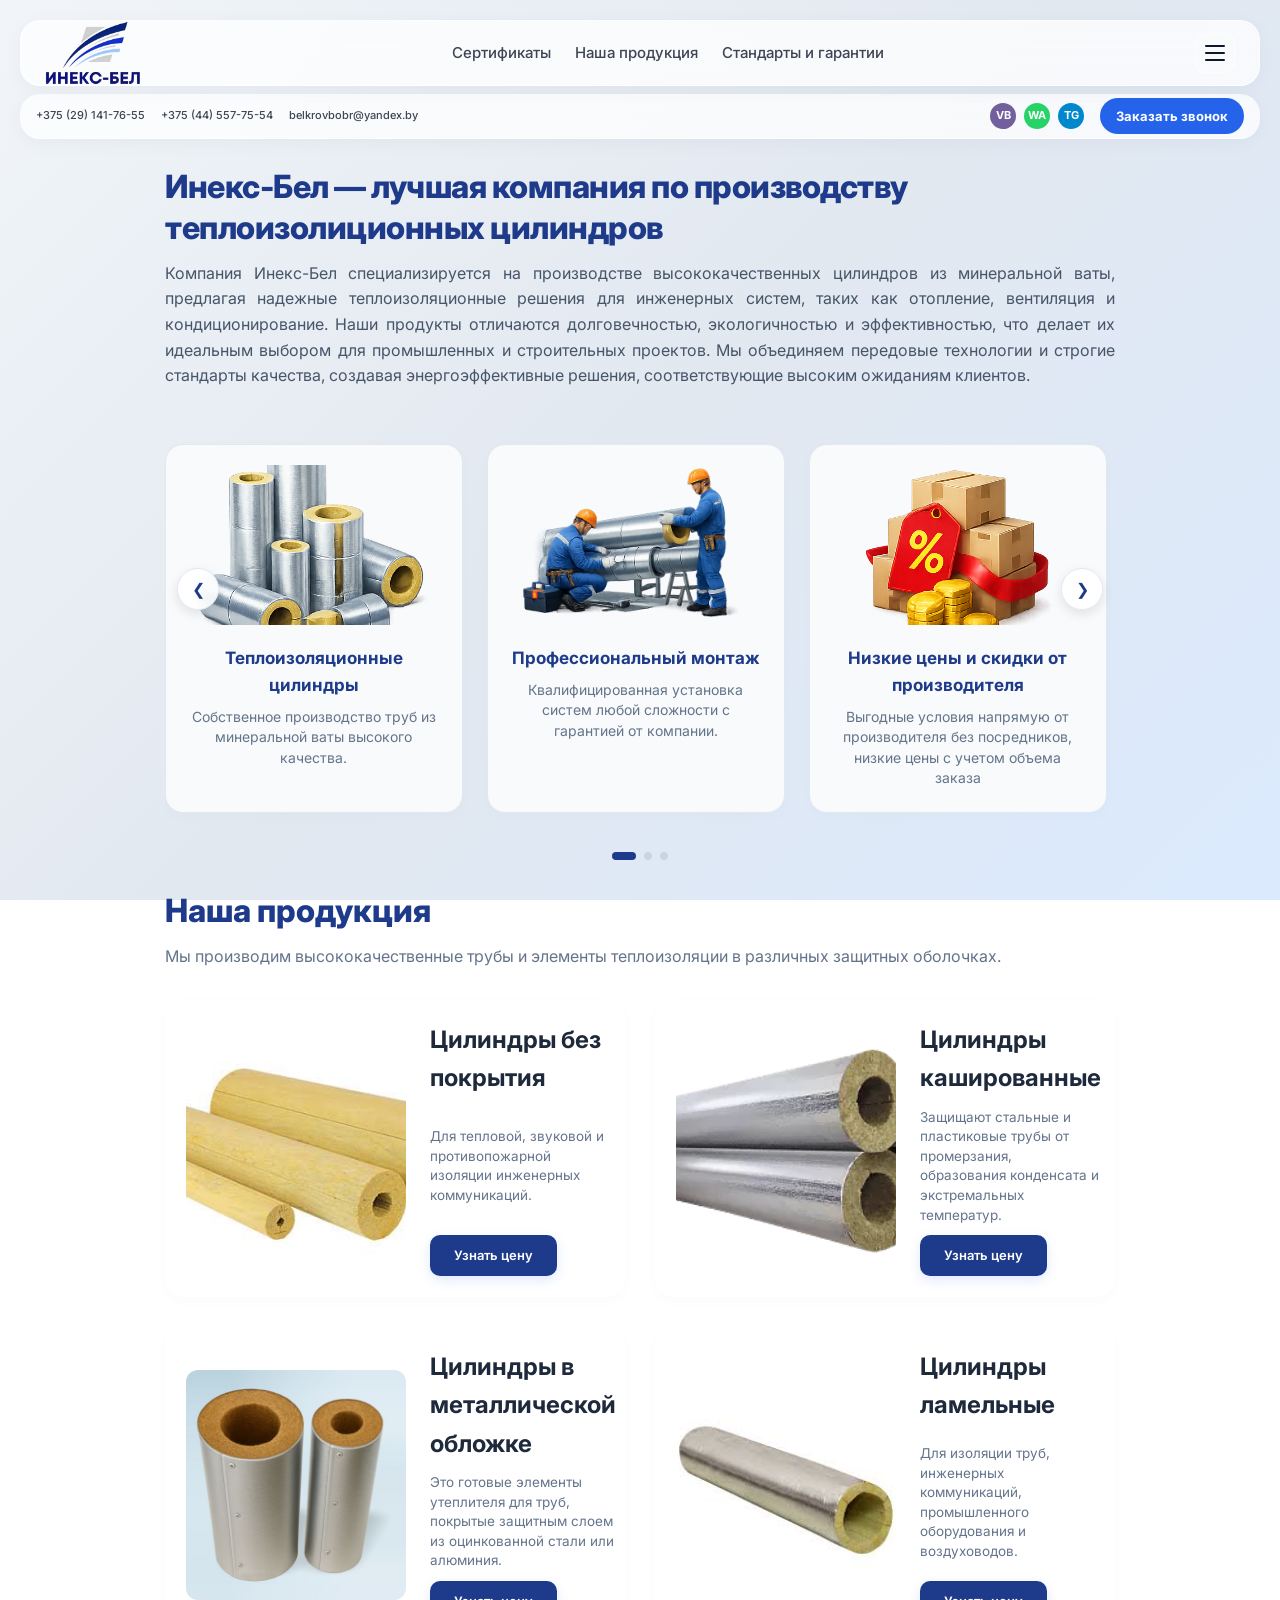
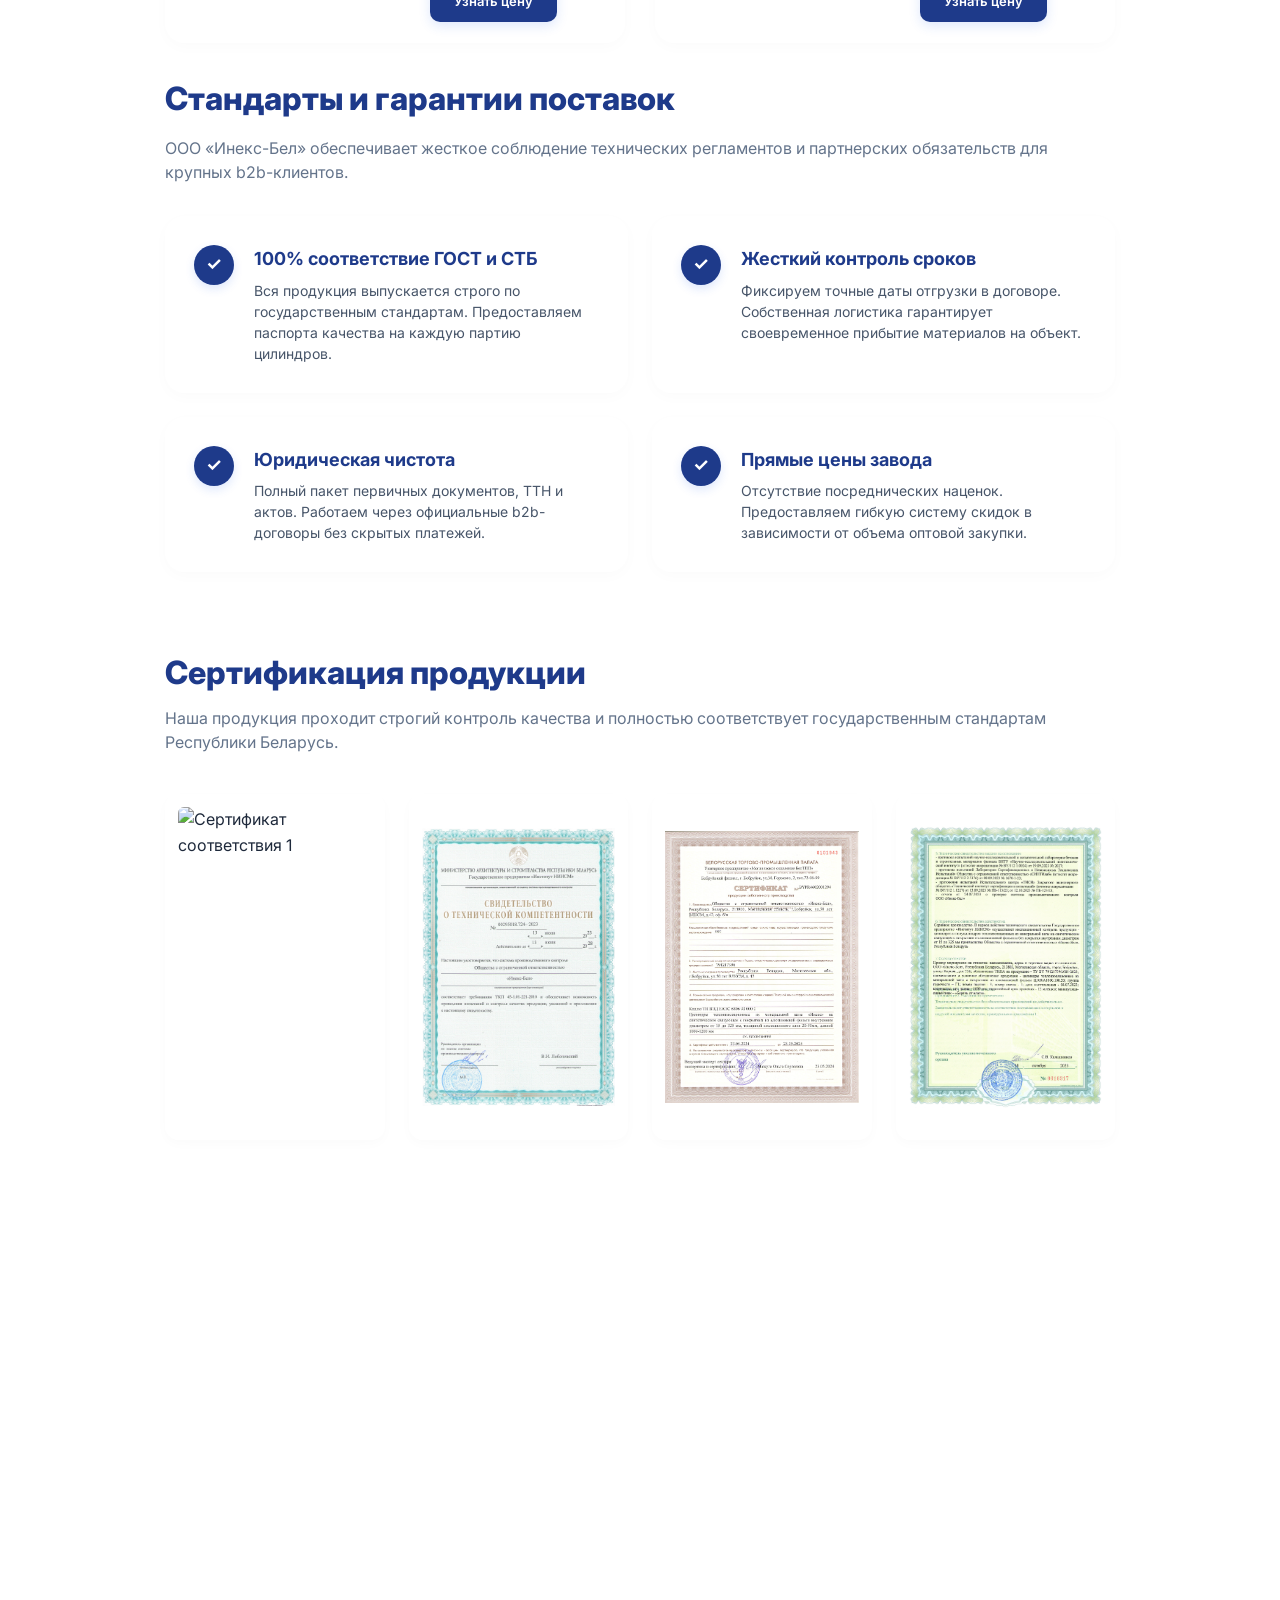
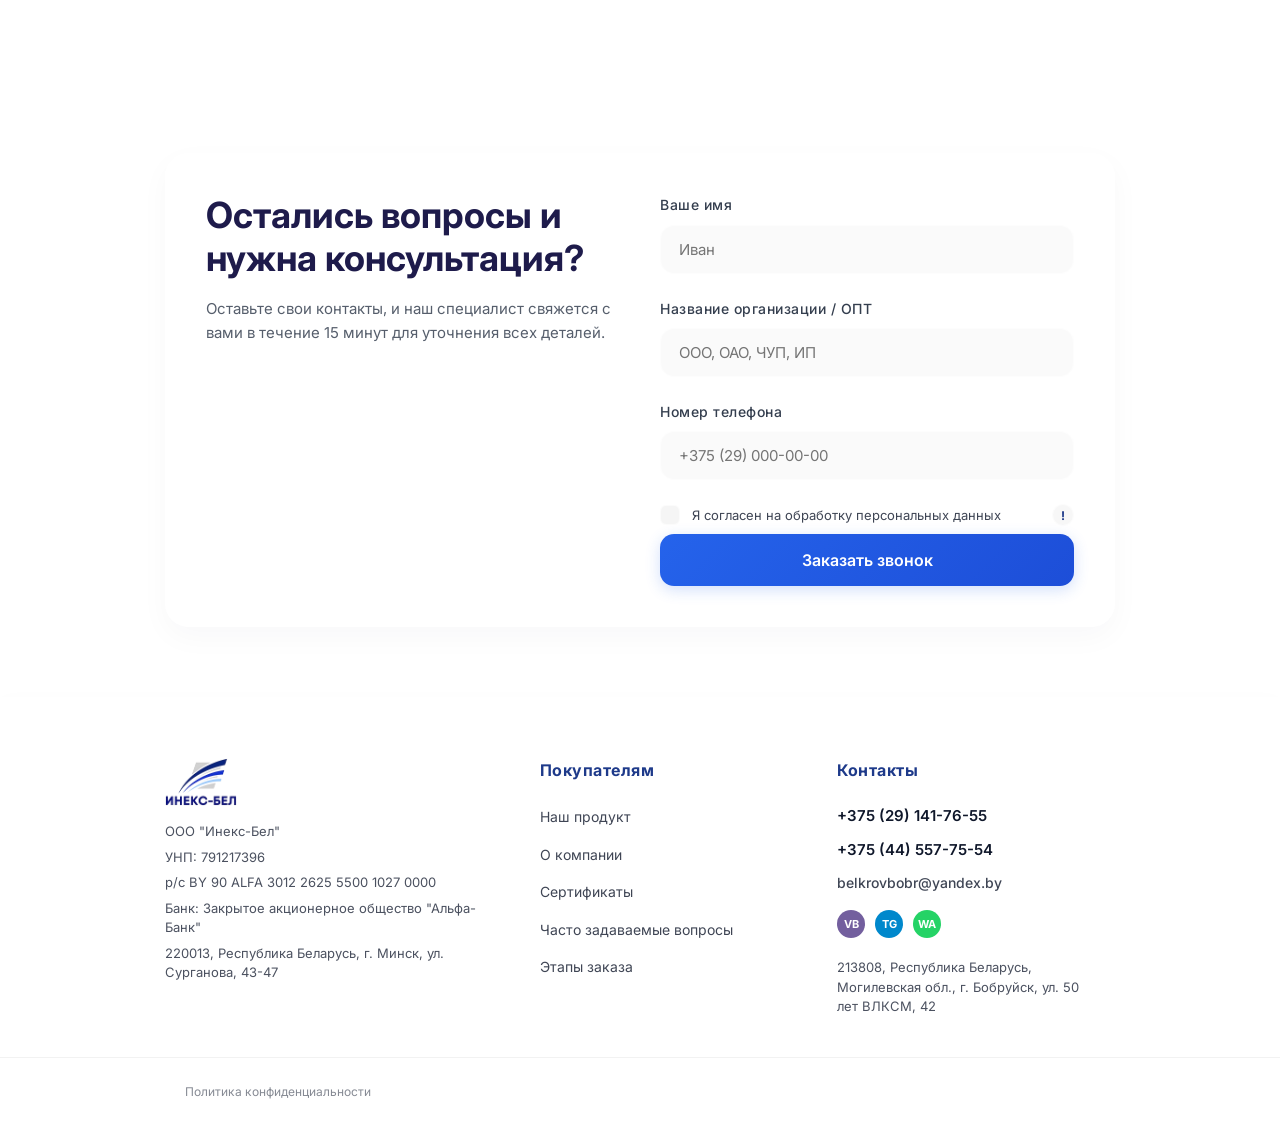
==== commit e5749f02: "Add files via upload" ====
--- a/index.html
+++ b/index.html
@@ -84,7 +84,7 @@
         <div class="header-sub__contacts">
             <a href="tel:+375291417655" class="header-sub__link">+375 (29) 141-76-55</a>
             <a href="tel:+375445577554" class="header-sub__link">+375 (44) 557-75-54</a>
-            <a href="mailto:belkrovbobr@yandex.by" class="header-sub__link header-sub__email">belkrovbobr@yandex.by</a>
+            <a href="mailto:belkrovbobr@yandex.by" class="header-sub__link">belkrovbobr@yandex.by</a>
         </div>
 
         <!-- Блок мессенджеров и действия -->
@@ -374,21 +374,21 @@
             <!-- Вопрос 4 -->
             <div class="faq-item">
                 <button class="faq-item__trigger">
-                    <span>Какое время занимает доставка с момента оформления заказа?</span>
+                    <span>Осуществляете ли вы установку цилиндров?</span>
                     <span class="faq-item__icon">&#10095;</span>
                 </button>
                 <div class="faq-item__panel">
-                    <p>Доставка продукции Инекс-Бел по Беларуси занимает в среднем до 3 рабочих дней с момента оформления заказа. Мы организуем быструю логистику напрямую с нашего производства, поэтому вы получаете цилиндры из минеральной ваты в максимально короткие сроки.</p>
+                    <p>Да. Наши квалифицированные специалисты выполняют профессиональный монтаж теплоизоляционных цилиндров на объектах любой сложности. Мы строго соблюдаем технологические регламенты, что гарантирует максимальную эффективность изоляции и долгий срок службы трубопровода.</p>
                 </div>
             </div>
 
             <div class="faq-item">
                 <button class="faq-item__trigger">
-                    <span>Какой способ оплаты предоставляет ваша компания?</span>
+                    <span> Какой способ оплаты предоставляет ваша компания?</span>
                     <span class="faq-item__icon">&#10095;</span>
                 </button>
                 <div class="faq-item__panel">
-                    <p>Наша компания предоставляет безналичный способ оплаты</p>
+                    <p>Мы принимаем безналичный расчет, предоставляя все необходимые закрывающие документы для бухгалтерии. Для крупных заказов и постоянных клиентов возможны индивидуальные условия сотрудничества и гибкий график платежей.</p>
                 </div>
             </div>
         </div>
--- a/style.css
+++ b/style.css
@@ -450,10 +450,9 @@
     }
 
     .header-sub__btn {
-        font-size: 10px !important; /* Уменьшили размер букв */
-        padding: 5px 10px !important; /* Сжали отступы сверху, снизу и по бокам */
-        border-radius: 6px !important; /* Сделали закругление аккуратным */
-        white-space: nowrap;
+        font-size: 12px !important; /* Уменьшили размер букв */
+        padding: 15px 10px !important; /* Сжали отступы сверху, снизу и по бокам */
+        border-radius: 20px !important; /* Сделали закругление аккуратным */
     }
 }
 
@@ -465,6 +464,10 @@
         width: calc(100% - 40px); /* Почти на всю ширину, как и первый хеадер */
         max-width: none;
         top: 94px;
+    }
+    .header-sub__link {
+        white-space: nowrap;
+        font-size: 11px; /* Чуть крупнее для удобного тапа пальцем */
     }
 }
 
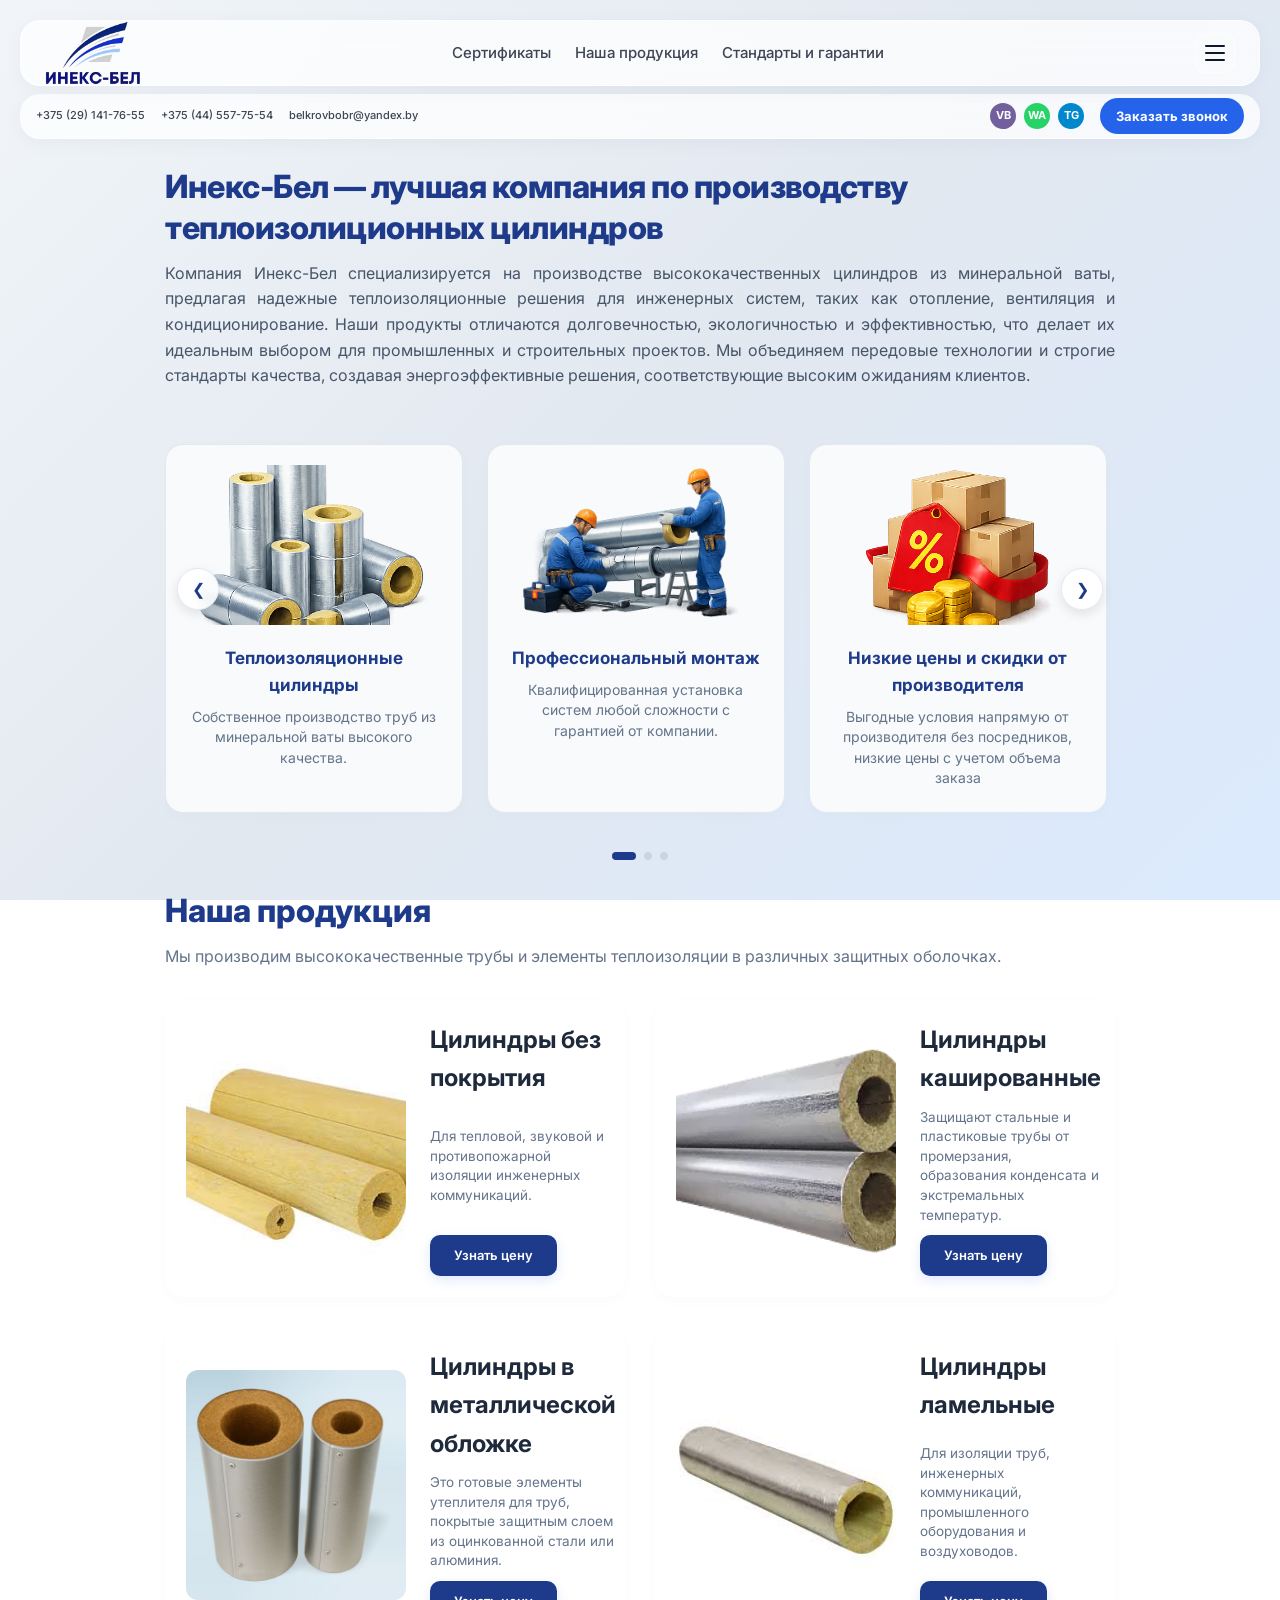
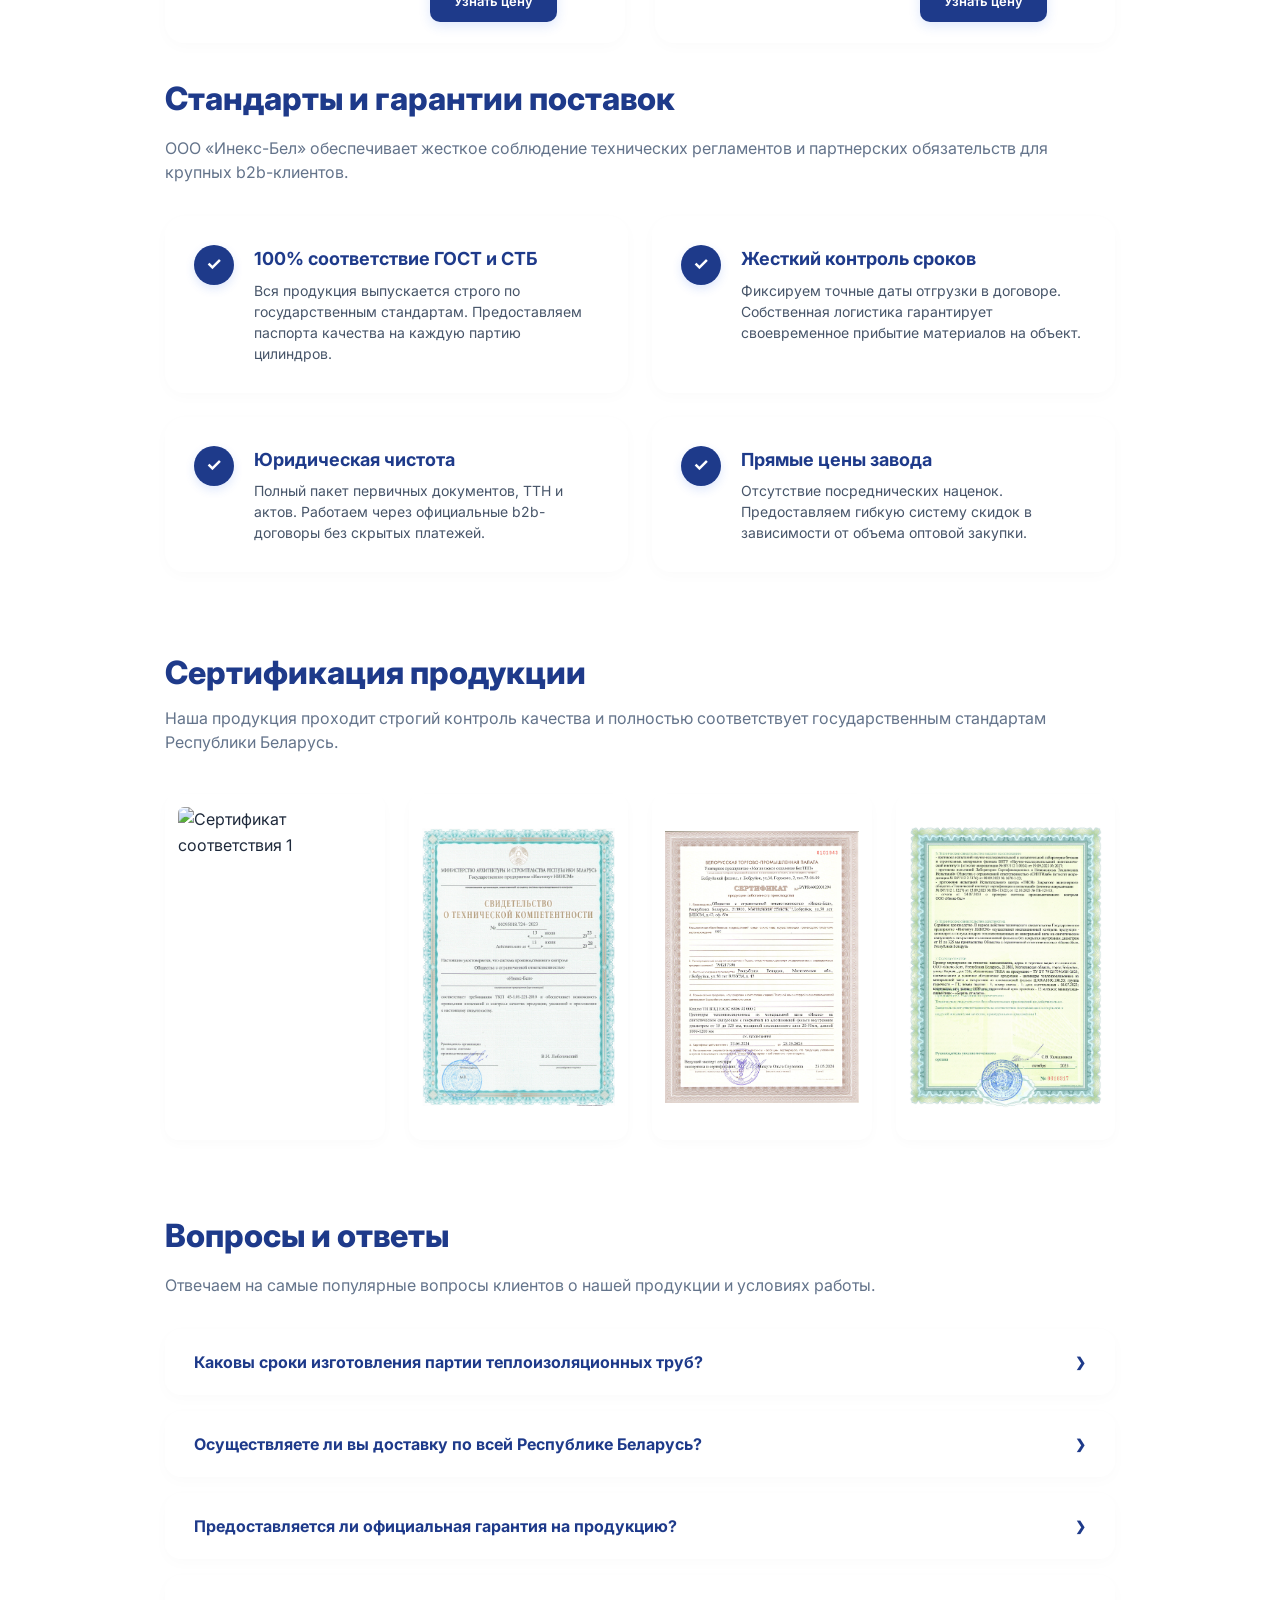
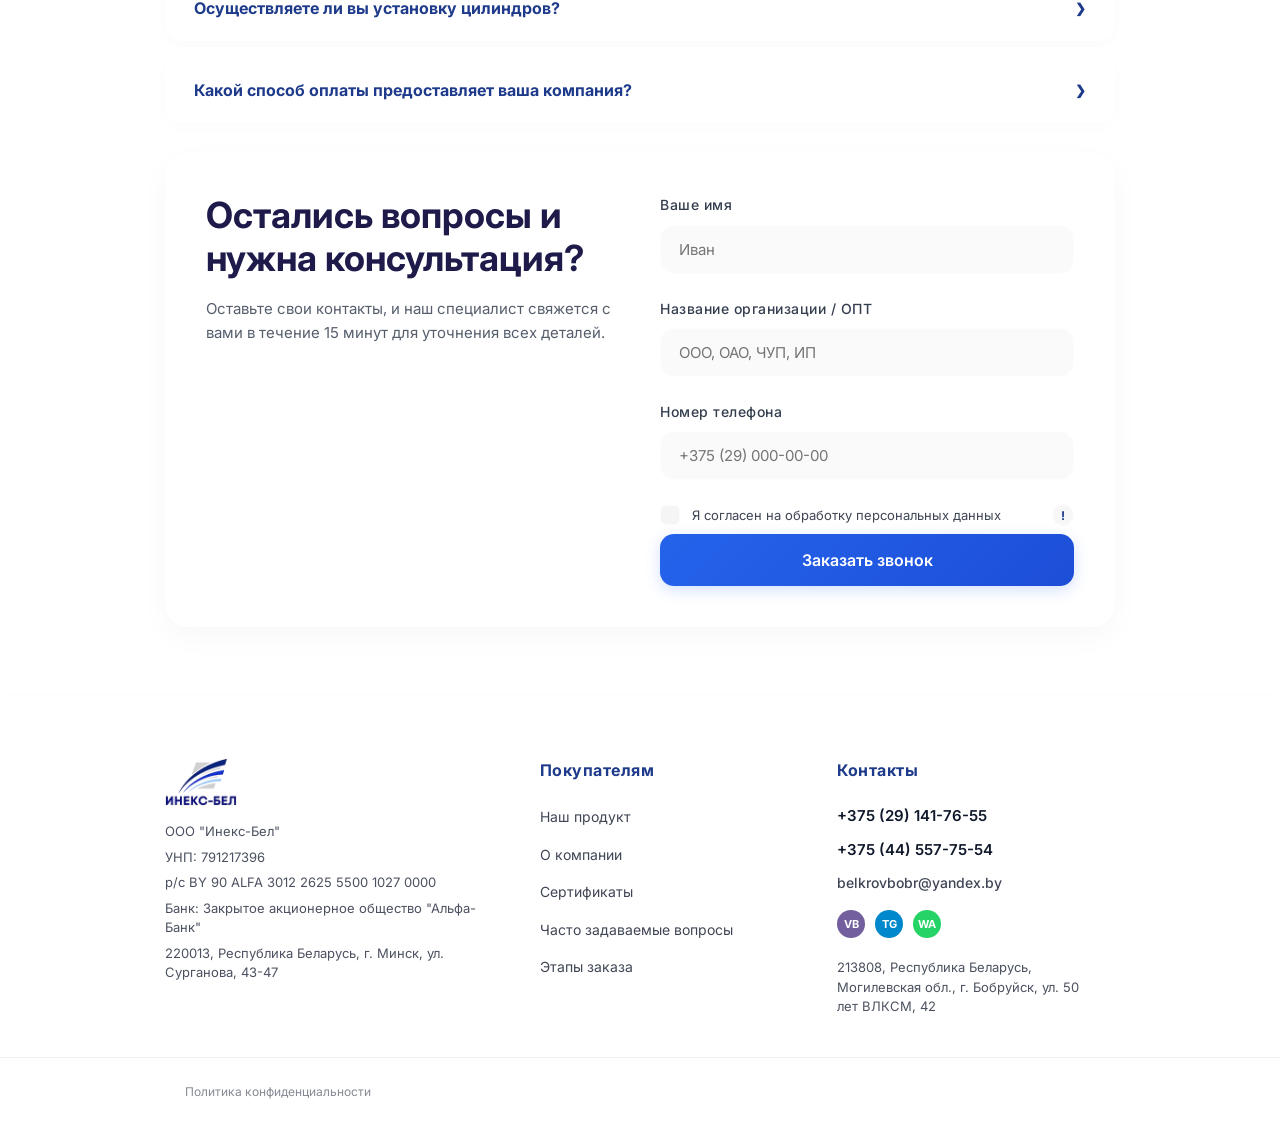
==== commit fb9e9732: "Add files via upload" ====
--- a/index.html
+++ b/index.html
@@ -30,7 +30,7 @@
         "postalCode": "213808",
         "addressCountry": "BY"
         },
-      "url": "https://inex-bel.by",
+      "url": "https://inex-bel.site",
       "priceRange": "$$"
 }
     </script>
--- a/style.css
+++ b/style.css
@@ -432,13 +432,13 @@
     /* Телефоны встают друг под другом */
     .header-sub__contacts {
         flex-direction: column; 
-        gap: 4px !important;/* Зазор между номерами */
+        gap: 0px !important;/* Зазор между номерами */
         justify-content: center;
     }
 
     .header-sub__link {
         white-space: nowrap;
-        font-size: 11px; /* Чуть крупнее для удобного тапа пальцем */
+        font-size: 10px; /* Чуть крупнее для удобного тапа пальцем */
     }
 
     /* Кнопки мессенджеров и действия строго в один горизонтальный ряд */
@@ -451,7 +451,7 @@
 
     .header-sub__btn {
         font-size: 12px !important; /* Уменьшили размер букв */
-        padding: 15px 10px !important; /* Сжали отступы сверху, снизу и по бокам */
+        padding: 12px 8px !important; /* Сжали отступы сверху, снизу и по бокам */
         border-radius: 20px !important; /* Сделали закругление аккуратным */
     }
 }
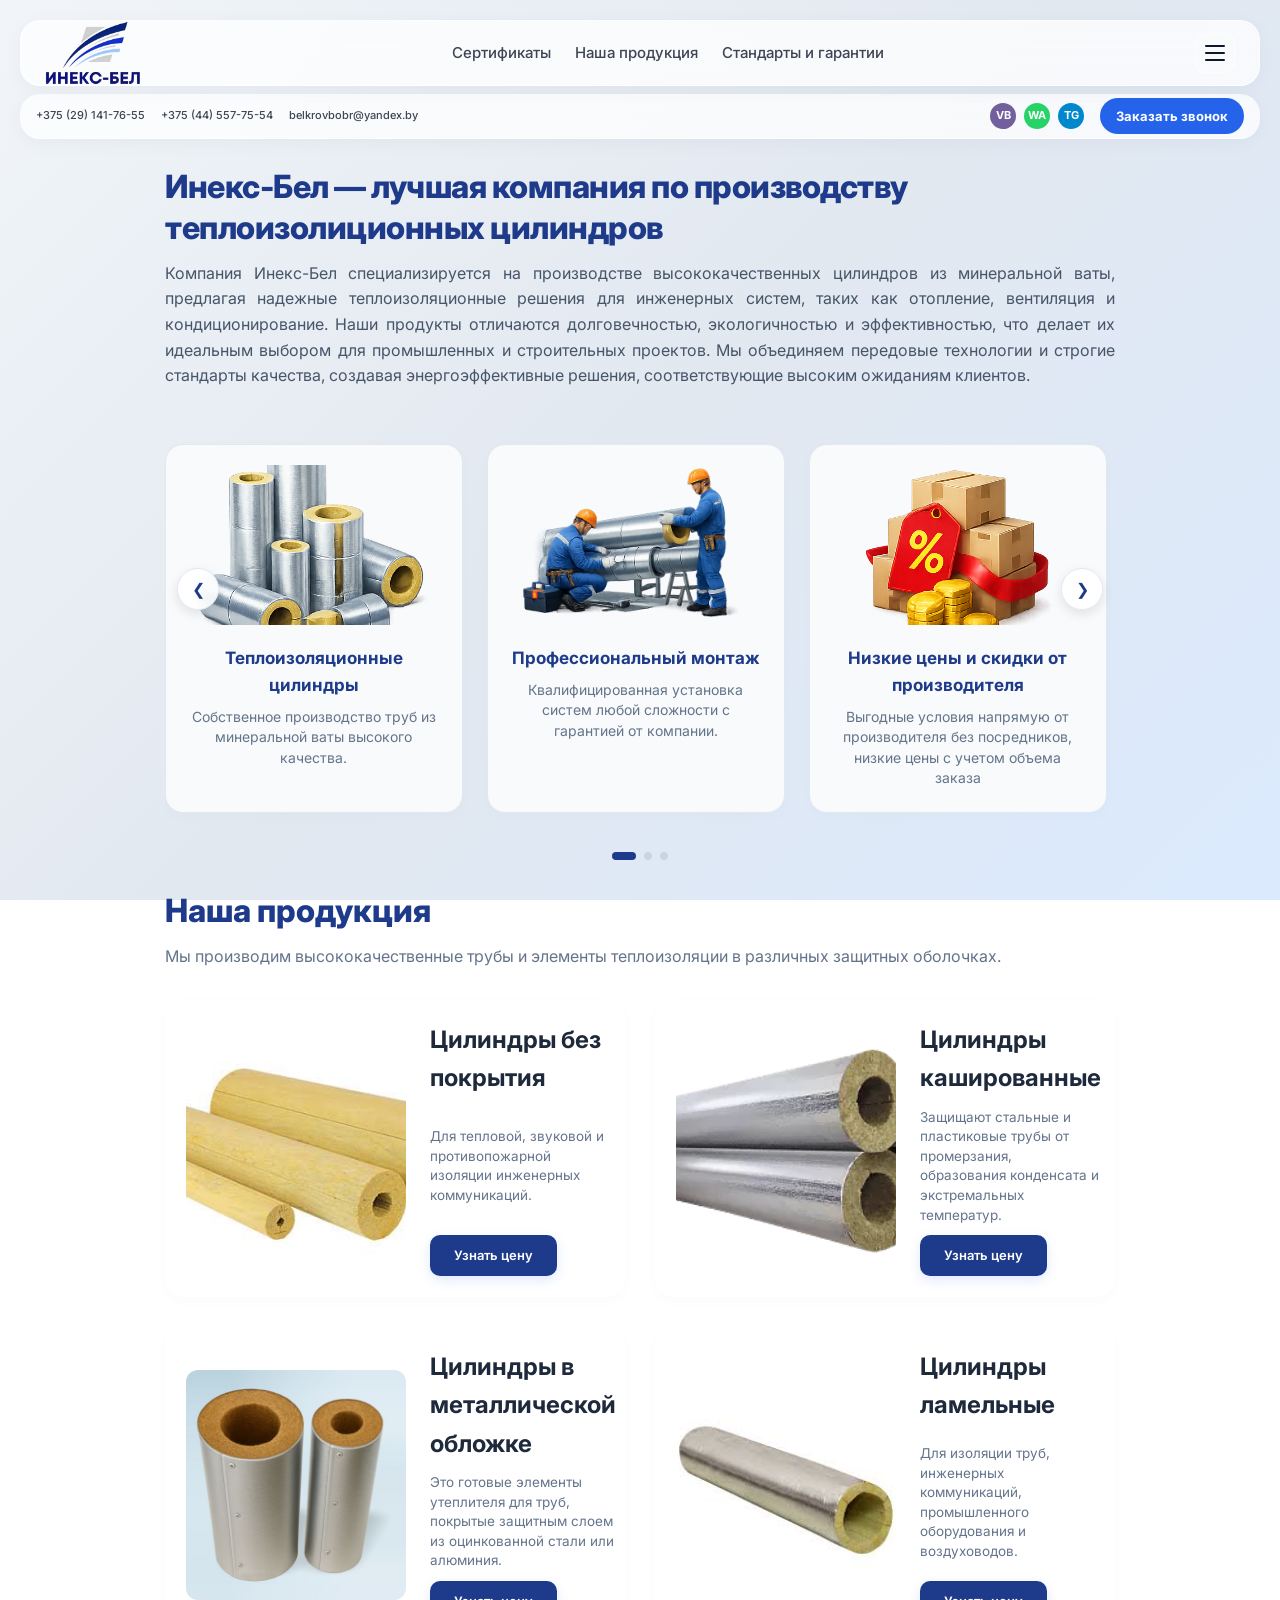
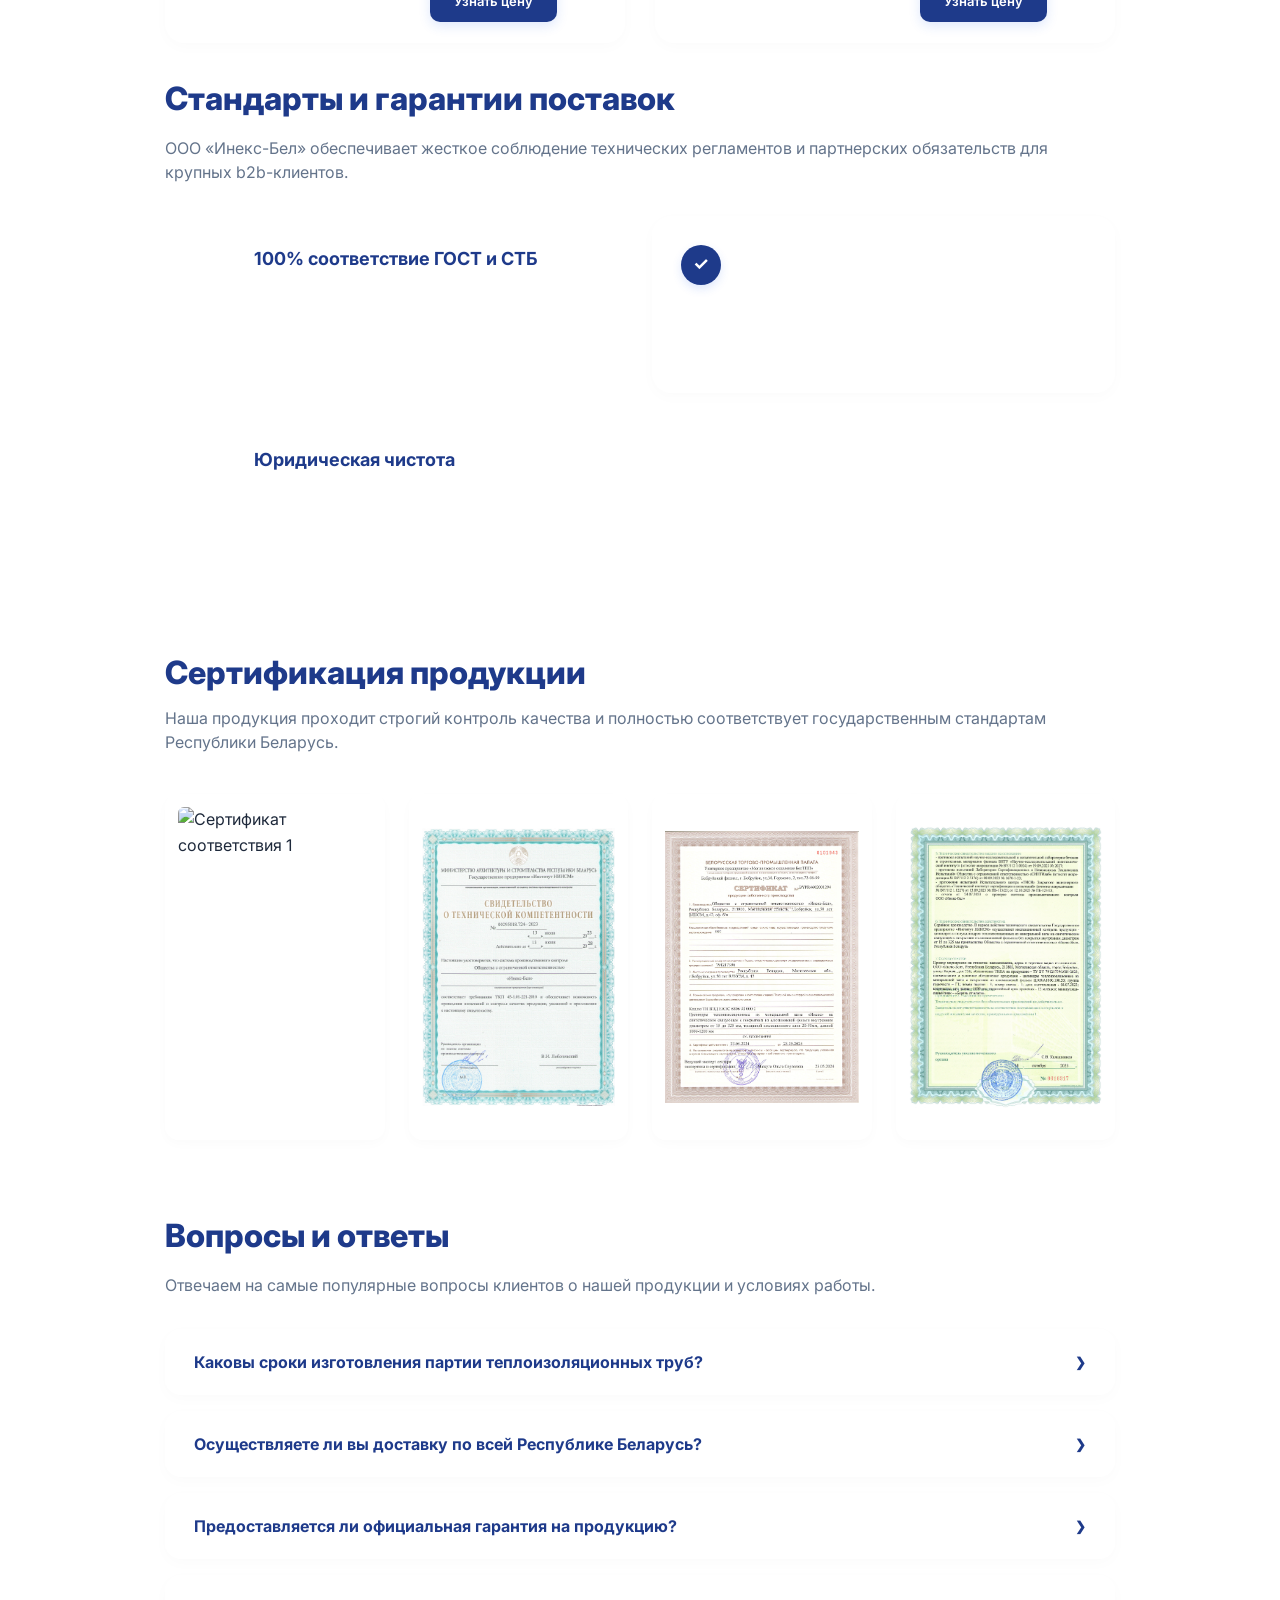
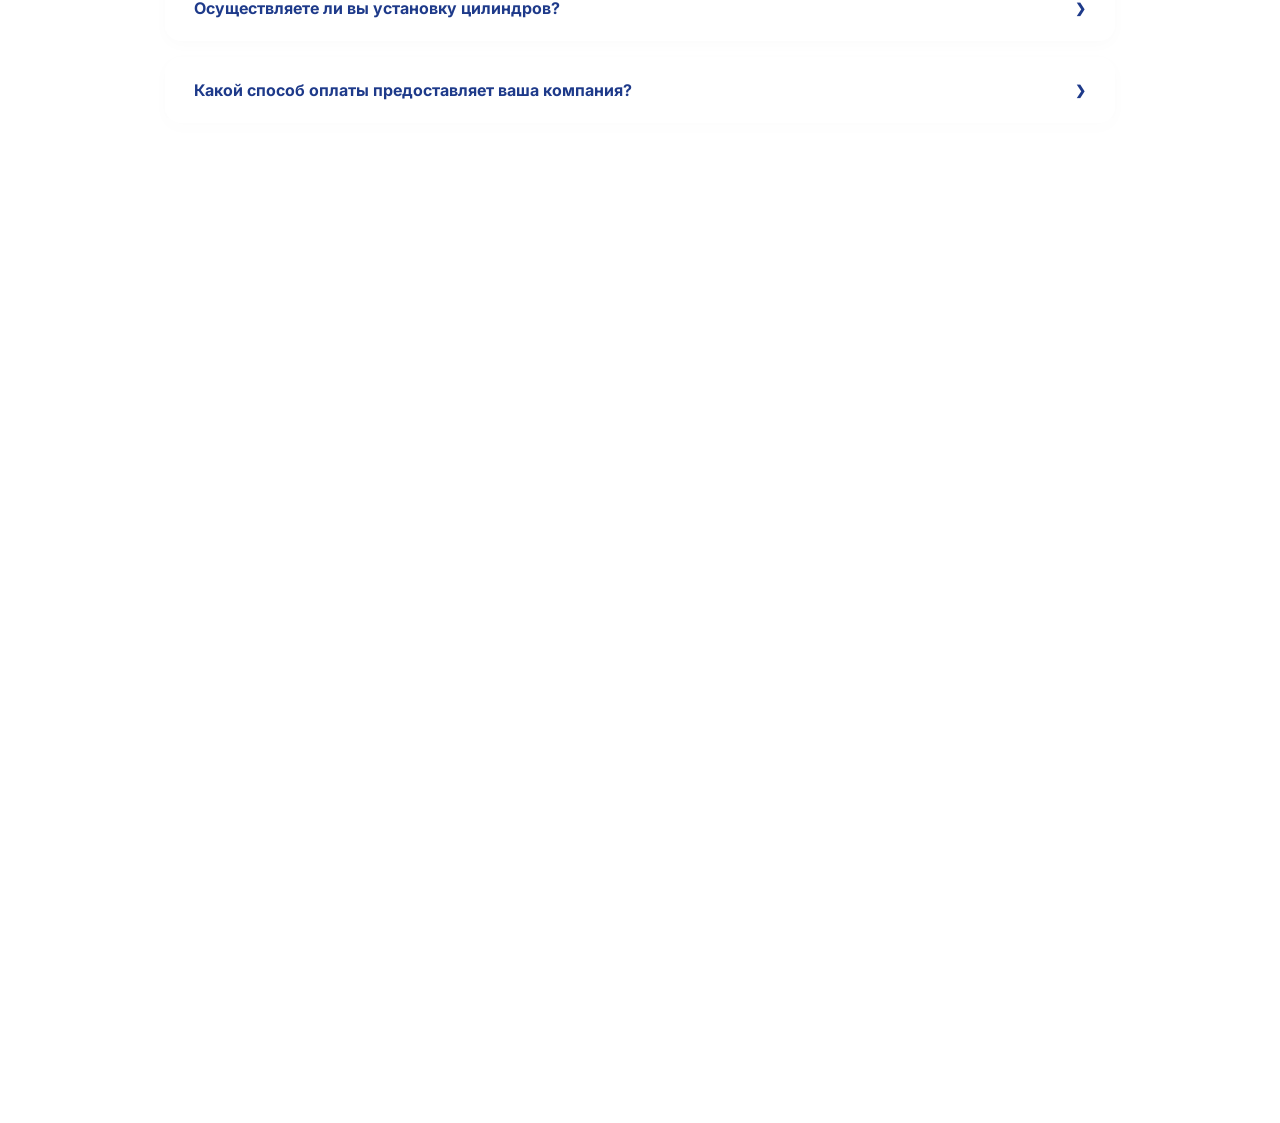
==== commit 4802f2a0: "Add files via upload" ====
--- a/index.html
+++ b/index.html
@@ -405,10 +405,13 @@
             <p>Оставьте свои контакты, и наш специалист свяжется с вами в течение 15 минут для уточнения всех деталей.</p>
         </div>
         
-        <!-- Правая колонка с новой формой (Formspree) -->
-        <form action="https://formspree.io/f/xdarnjlb" method="POST" class="feedback-form" id="callRequestForm">
-            
-            <!-- Скрытое поле собирает название товара незаметно для клиента -->
+        <!-- Правая колонка с формой (Web3Forms) -->
+        <form action="https://web3forms.com" method="POST" class="feedback-form" id="callRequestForm">
+            
+            <!-- Обязательный ключ Web3Forms (вставьте ваш из письма) -->
+            <input type="hidden" name="access_key" value="8a3b5edb-3474-48c6-92e4-bcc999e347cd">
+            
+            <!-- Скрытое поле собирает название товара -->
             <input type="hidden" id="selected-product" name="product" value="Общая заявка (товар не выбран)">
 
             <!-- Поле Имени -->
@@ -418,6 +421,7 @@
                 <span class="error-msg" id="nameError">Пожалуйста, введите ваше имя</span>
             </div>
 
+            <!-- Поле Организации -->
             <div class="form-group">
                 <label for="user-company">Название организации / ОПТ</label>
                 <input type="text" id="user-company" name="company" placeholder="ООО, ОАО, ЧУП, ИП" required>
@@ -430,7 +434,6 @@
                 <input type="tel" id="user-phone" name="phone" placeholder="+375 (29) 000-00-00" required>
                 <span class="error-msg" id="phoneError">Пожалуйста, введите номер телефона</span>
             </div>
-
 
             <!-- Блок Пользовательского соглашения -->
             <div class="form-agreement">
@@ -448,6 +451,10 @@
         </form>
     </div>
 </section>
+
+            
+
+
 
 <footer class="footer">
     <div class="footer__container">
--- a/style.css
+++ b/style.css
@@ -451,7 +451,7 @@
 
     .header-sub__btn {
         font-size: 12px !important; /* Уменьшили размер букв */
-        padding: 12px 8px !important; /* Сжали отступы сверху, снизу и по бокам */
+        padding: 8px 8px !important; /* Сжали отступы сверху, снизу и по бокам */
         border-radius: 20px !important; /* Сделали закругление аккуратным */
     }
 }
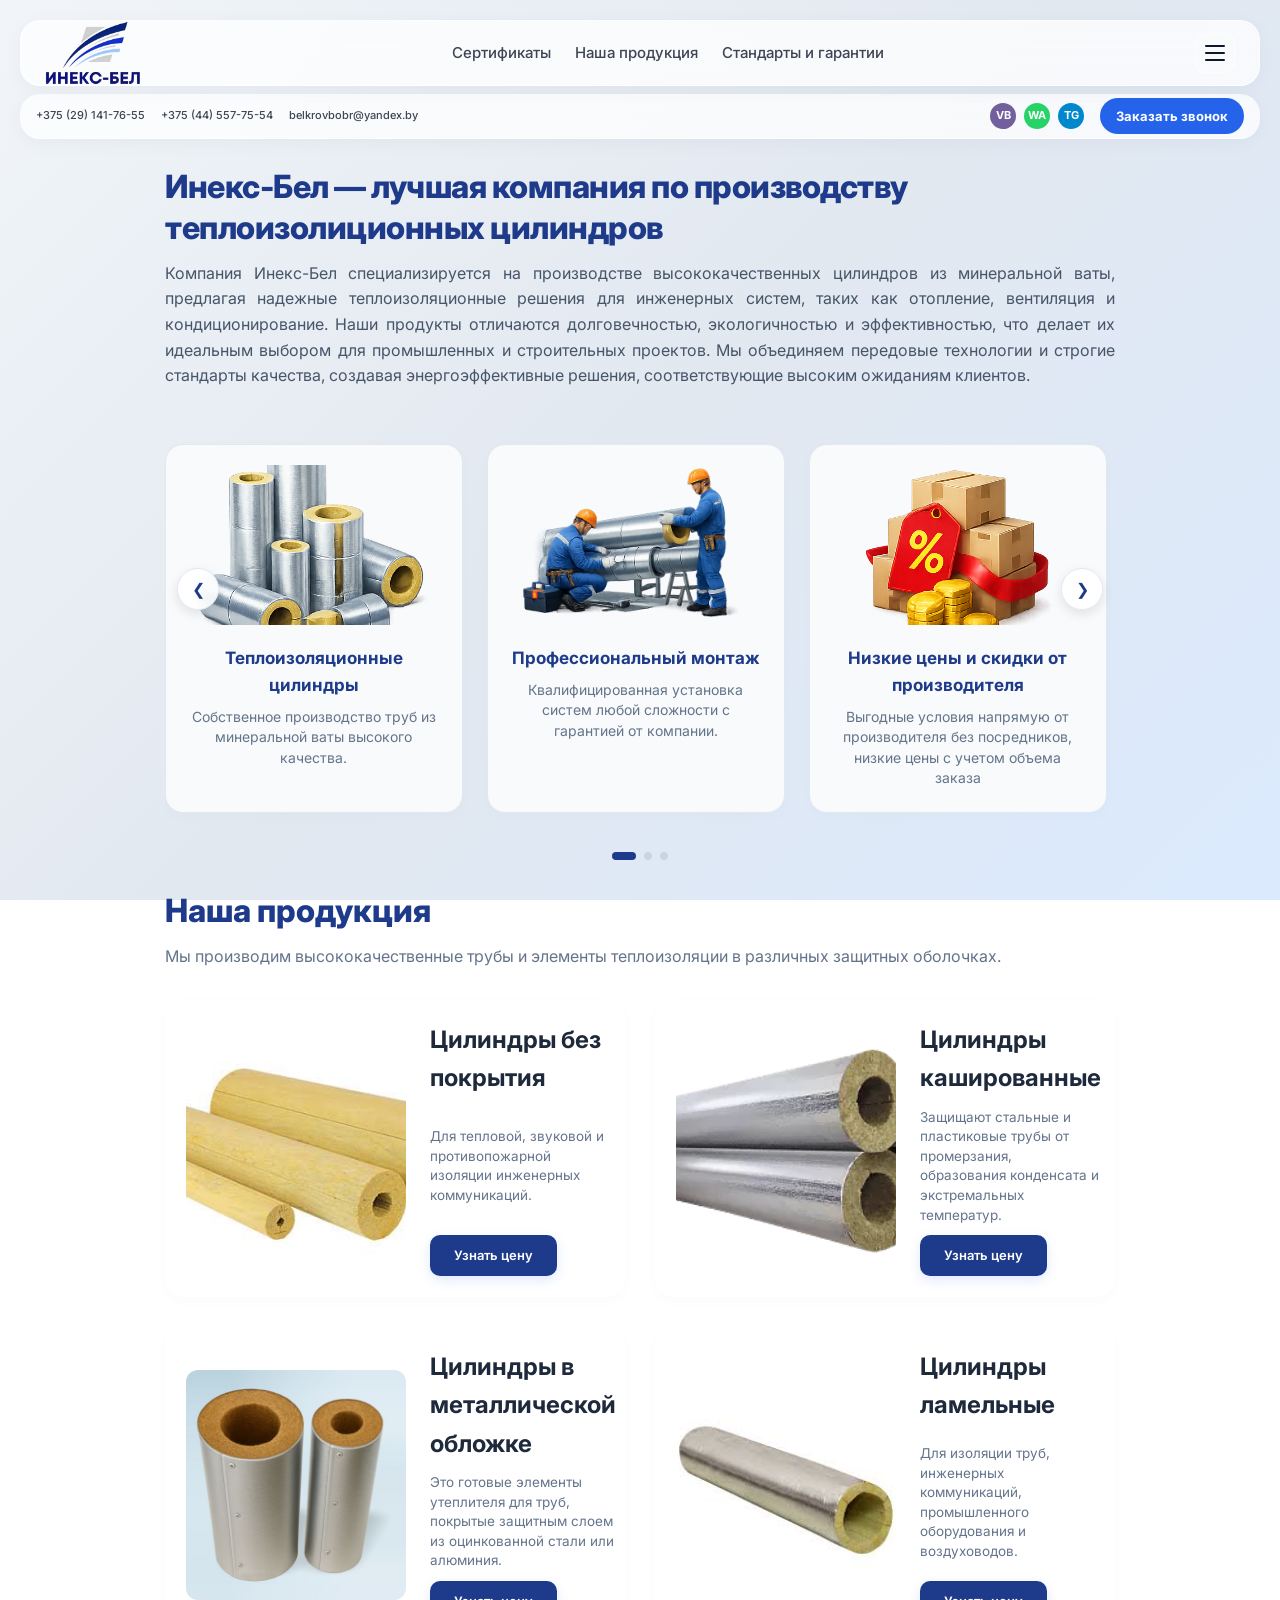
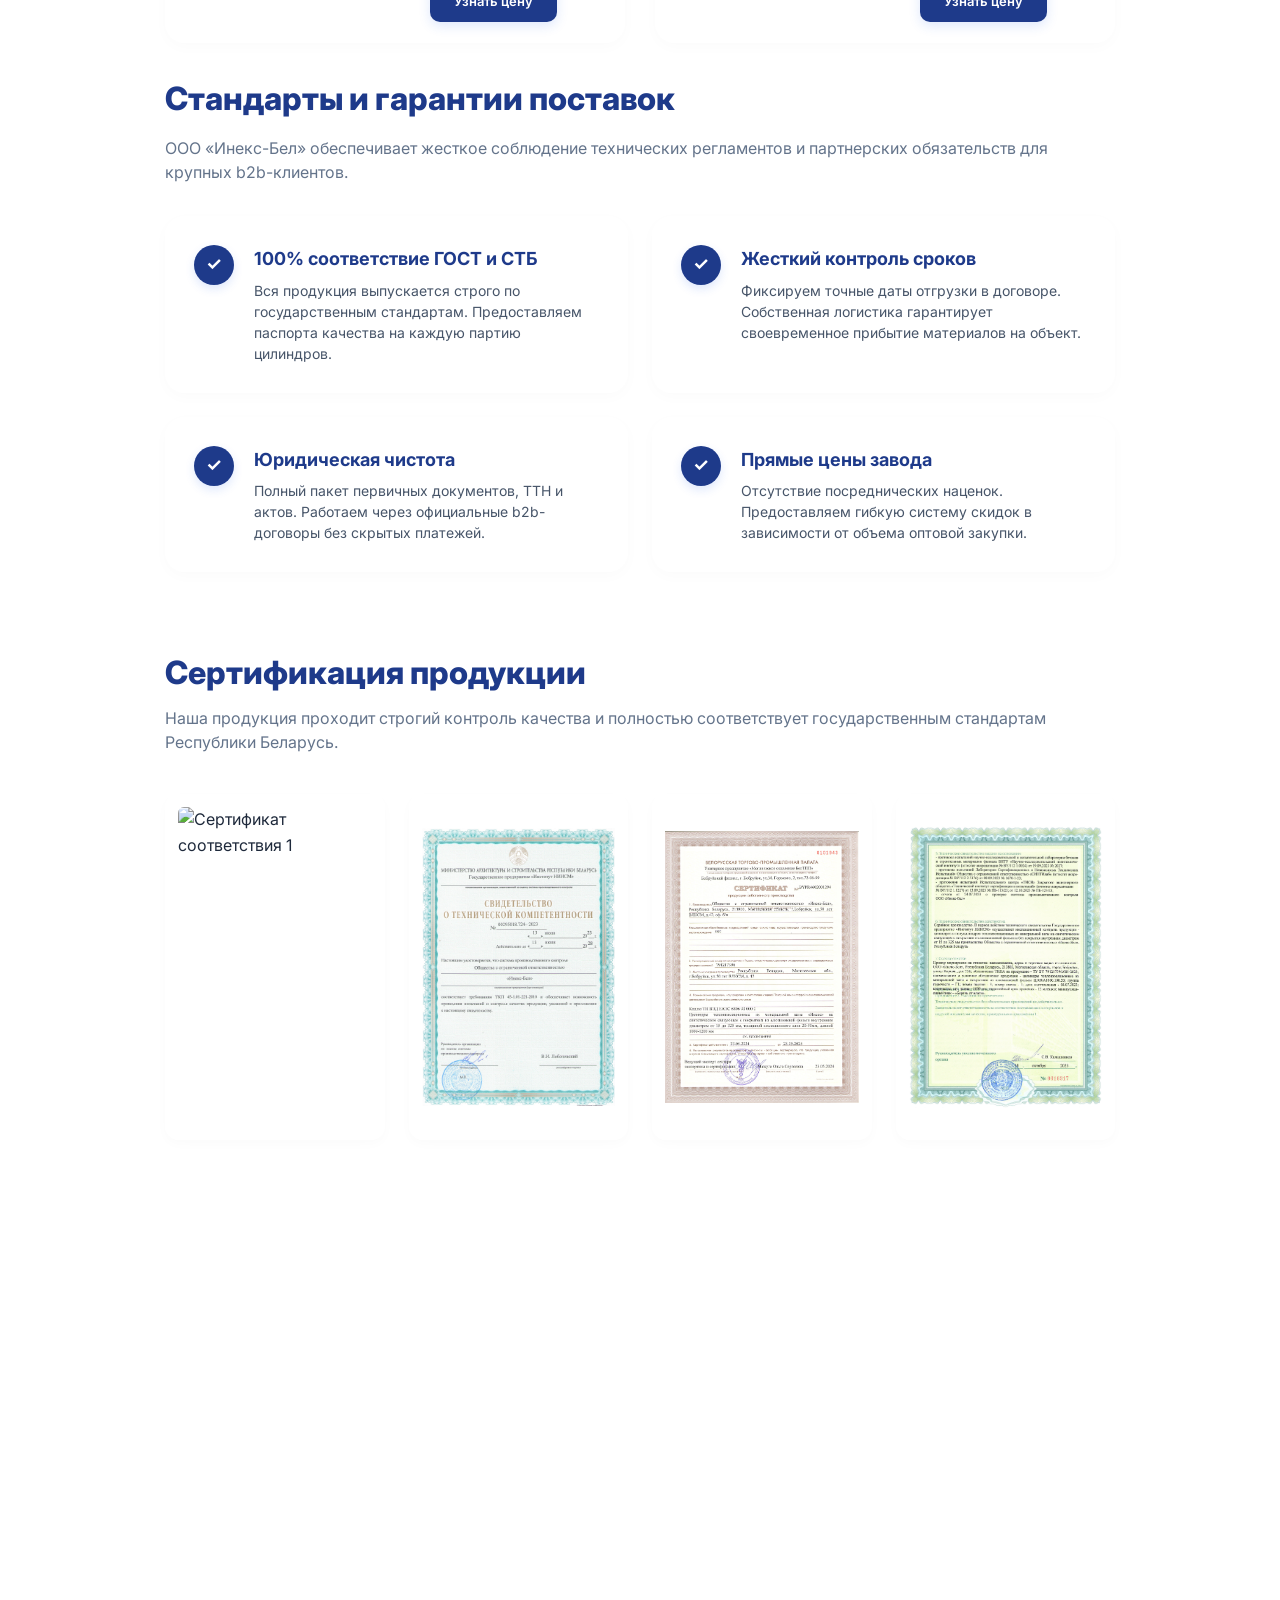
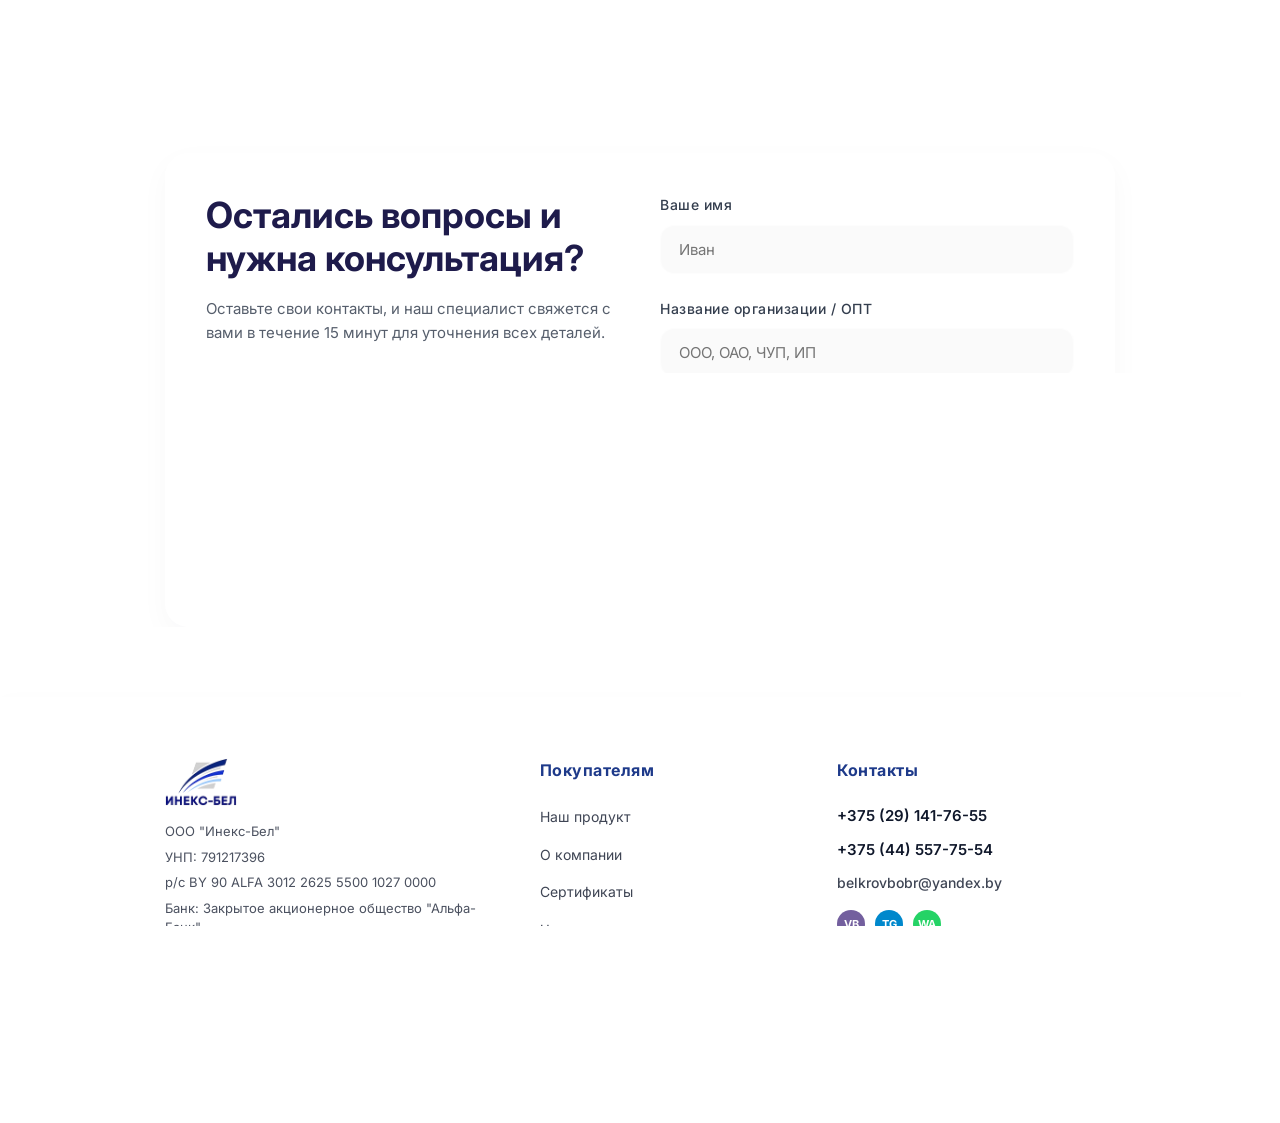
==== commit 5547eb43: "Update index.html" ====
--- a/index.html
+++ b/index.html
@@ -406,7 +406,7 @@
         </div>
         
         <!-- Правая колонка с формой (Web3Forms) -->
-        <form action="https://web3forms.com" method="POST" class="feedback-form" id="callRequestForm">
+        <form action="https://api.web3forms.com/submit" method="POST" class="feedback-form" id="callRequestForm">
             
             <!-- Обязательный ключ Web3Forms (вставьте ваш из письма) -->
             <input type="hidden" name="access_key" value="8a3b5edb-3474-48c6-92e4-bcc999e347cd">
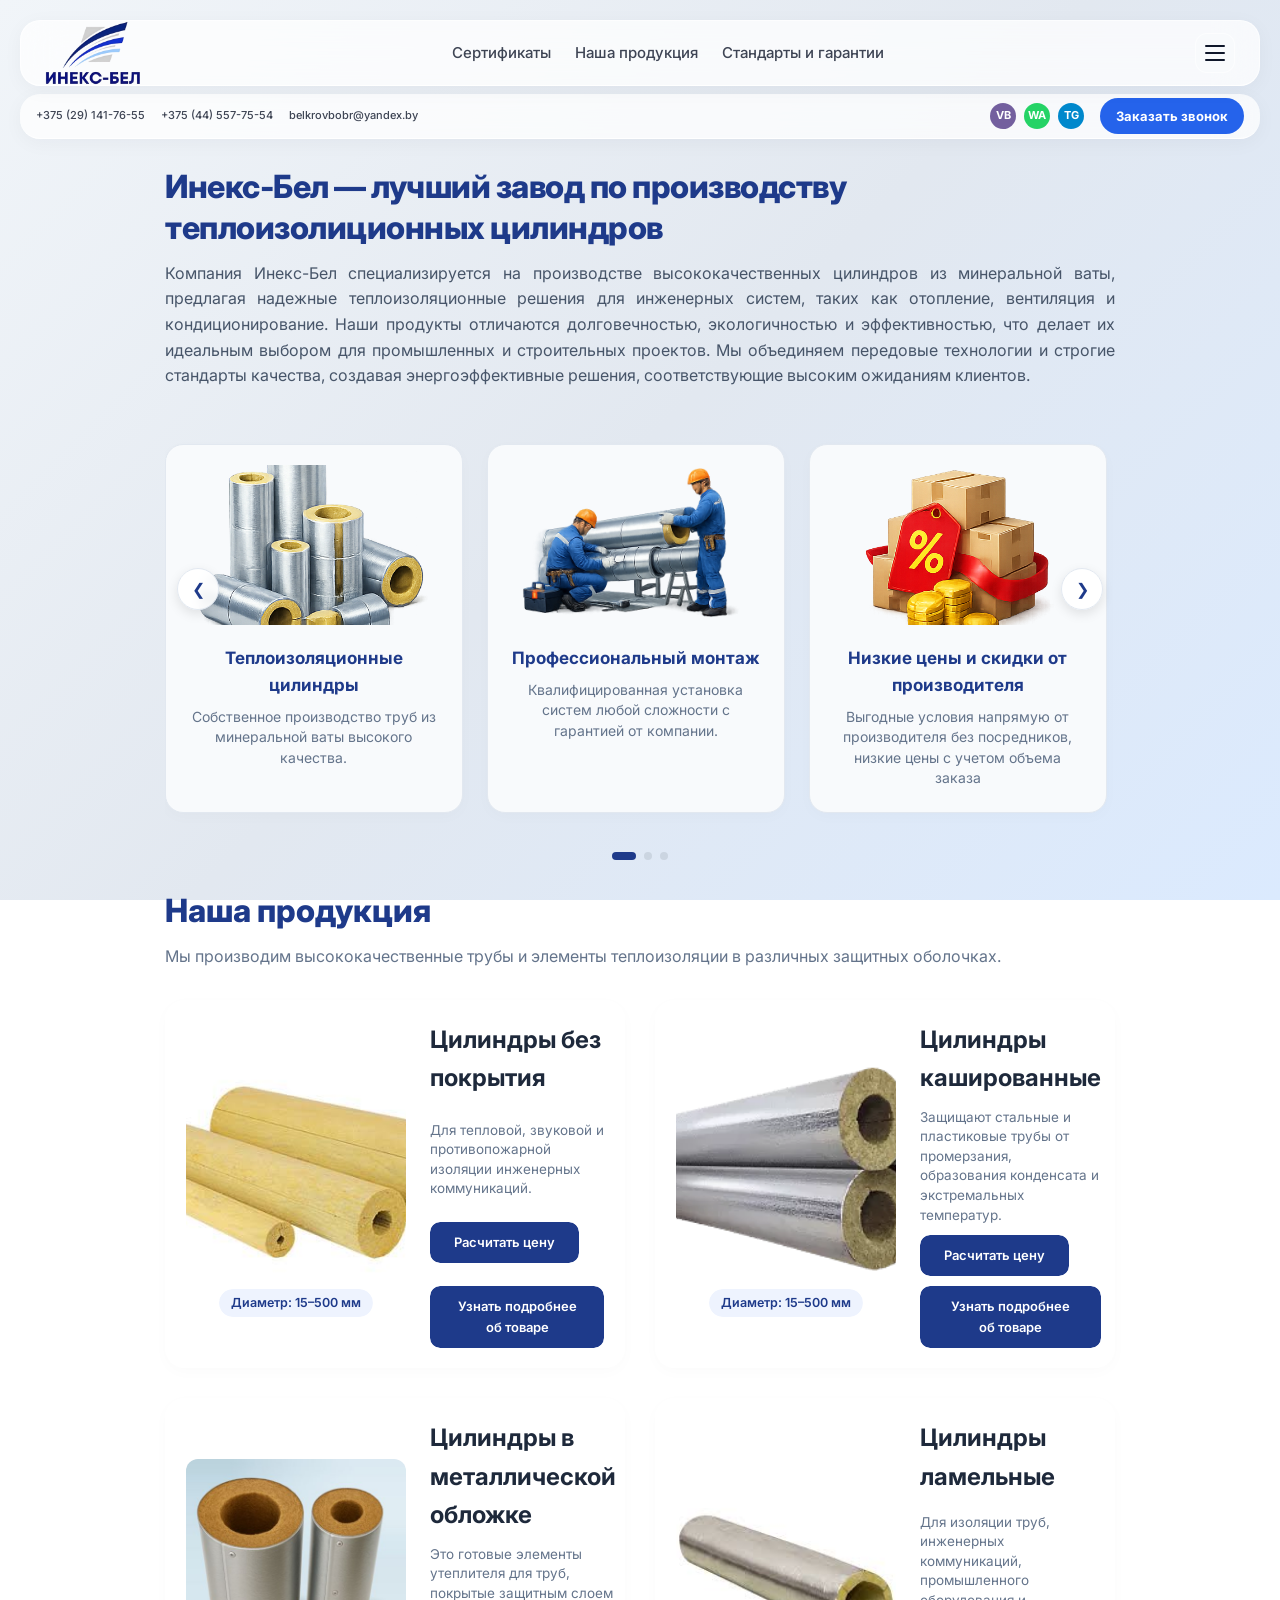
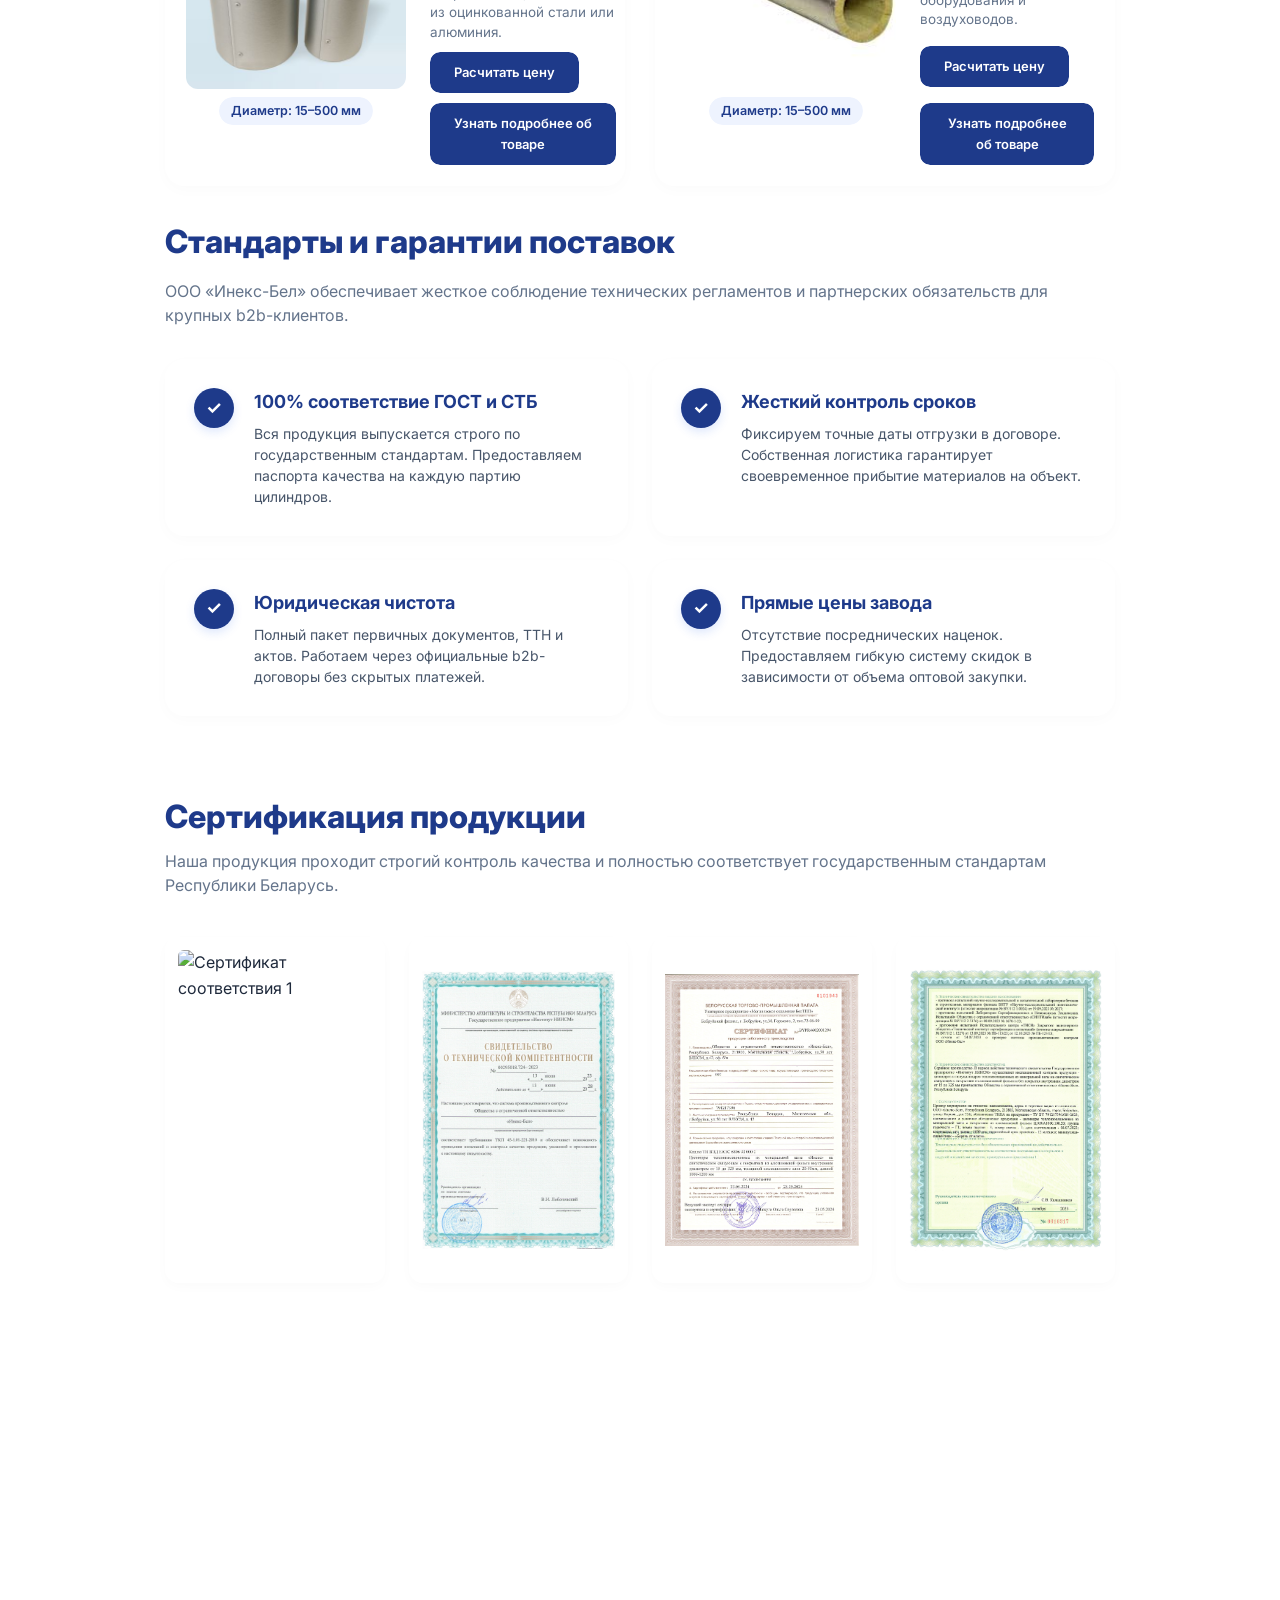
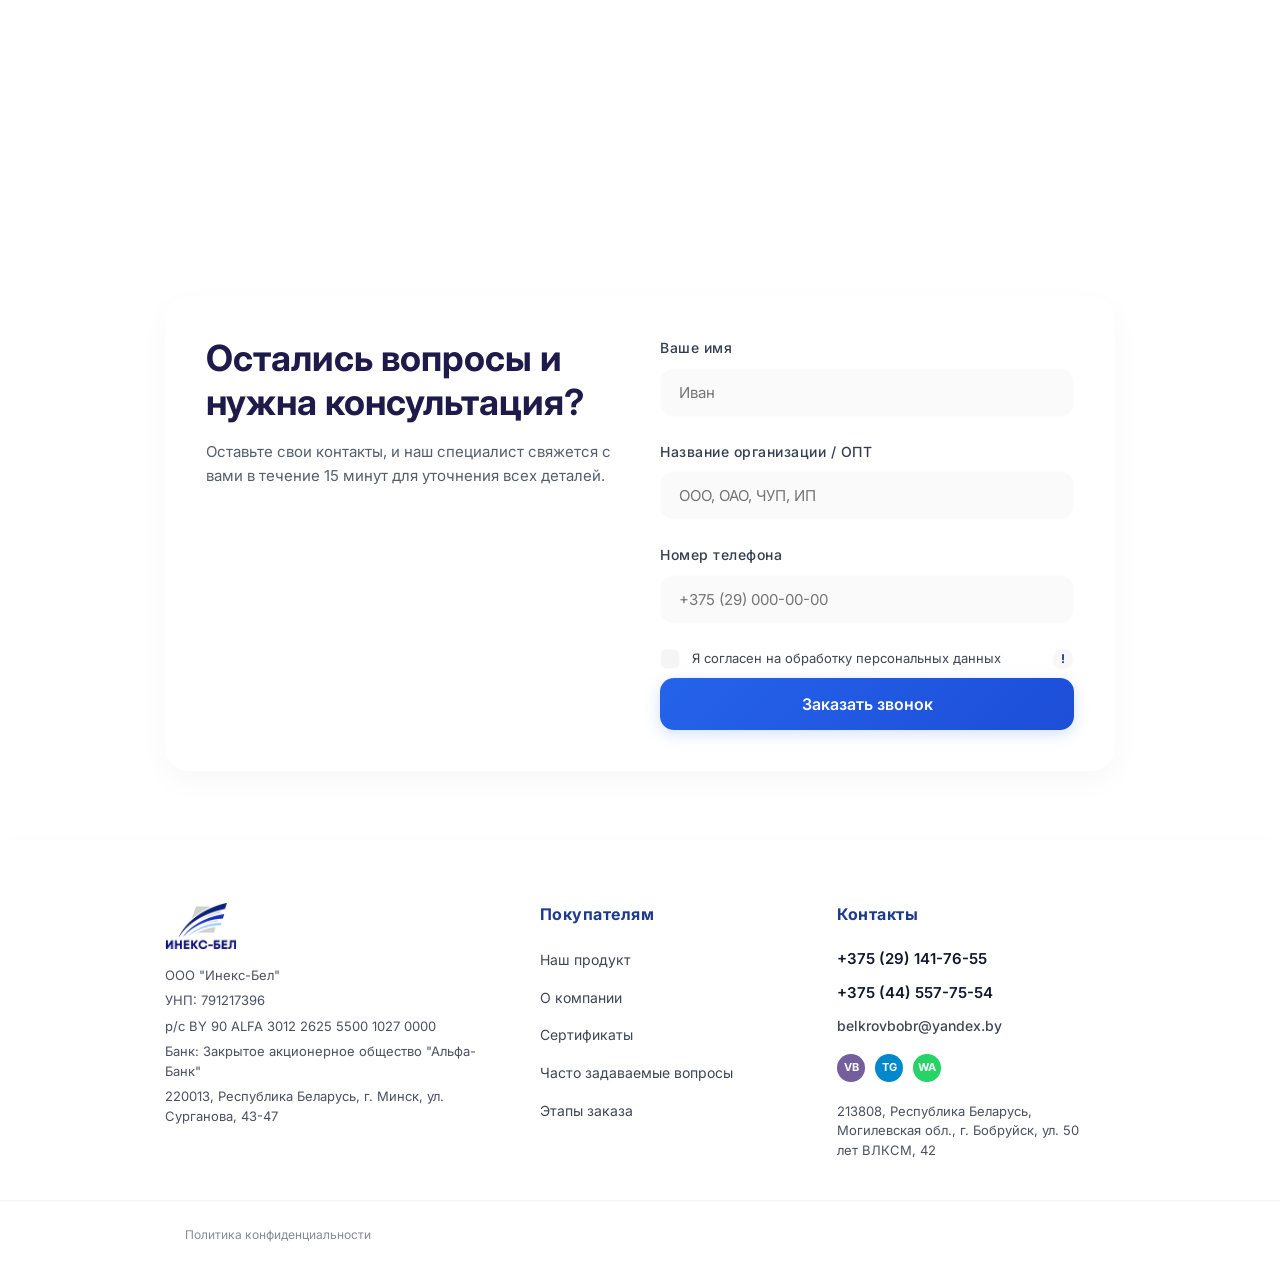
==== commit 89258222: "Add files via upload" ====
--- a/index.html
+++ b/index.html
@@ -1,523 +1,540 @@
-<!DOCTYPE html>
-<html lang="ru">
-<head>
-    <meta charset="UTF-8">
-    <meta name="viewport" content="width=device-width, initial-scale=1.0">
-
-    <title>Инекс-Бел Производство теплоизоляционных цилиндров из минваты</title>
-    <meta name="description" content="ООО Инекс-Бел — завод-производитель теплоизоляционных цилиндров из минеральной ваты без оболочки, кашированые, в металлической оболочке и ламельные. Доставка по Минску, Бобруйску и всей Беларуси.">
-
-    <meta name="keywords" content="теплоизоляционные цилиндры, трубы из минваты, утеплитель для труб, цилиндры минераловатные купить, Инекс-Бел Бобруйск, Инекс-Бел, Инекс-бел, Inex-bel, Inexbel, Купить цилиндры из минваты, Цилиндры в Беларуси, Купить цилиндры в Беларуси, Купить цилиндры из минеральной ваты в Беларуси, Купить цилиндры из минваты в Бобруйске, Цилиндры из минваты, Цилиндры, Цилиндры без покрытия, Цилиндры кашированные, Цилиндры в металлической обложке, Цилиндры ламельные">
-
-    <link rel="icon" href="images/logo.png" type="image/x-icon">
-
-    <link rel="stylesheet" href="style.css">
-
-
-    <script type="application/ld+json">
-    {
-      "@context": "https://schema.org",
-      "@type": "LocalBusiness",
-      "name": "Инекс-Бел",
-      "image": "https://github.io",
-      "telephone": ["+375 (29) 141-76-55", "+375 (44) 557-75-54"],
-      "email": "belkrovbobr@yandex.by",
-      "address": {
-        "@type": "PostalAddress",
-        "streetAddress": "ул. 50 лет ВЛКСМ, 42",
-        "addressLocality": "Бобруйск",
-        "addressRegion": "Могилевская область",
-        "postalCode": "213808",
-        "addressCountry": "BY"
-        },
-      "url": "https://inex-bel.site",
-      "priceRange": "$$"
-}
-    </script>
-</head>
-
-
-<body>
-
-    <header class="header">
-        <div class="header__container">
-            <!-- Логотип с картинкой внутри -->
-            <a href="#" class="logo">
-                <img src="images/logo.png" alt="Logo" class="logo__img">
-            </a>
-
-            <!-- Навигация -->
-            <nav class="nav">
-                <!-- Основные вкладки (Планшеты и ПК) -->
-                <ul class="nav__list">
-                    <li><a href="#certificates-section" class="nav__link">Сертификаты</a></li> 
-                    <li><a href="#products-section" class="nav__link">Наша продукция</a></li>
-                    <li><a href="#steps-section" class="nav__link">Стандарты и гарантии</a></li>
-                </ul>
-            </nav>
-
-            <!-- Кнопка бургер-меню (Всегда доступна) -->
-            <button class="burger-btn" id="burgerBtn" aria-label="Открыть меню">
-                <span></span>
-                <span></span>
-                <span></span>
-            </button>
-
-            <!-- Выпадающая панель бургер-меню -->
-            <div class="burger-menu" id="burgerMenu">
-                <ul class="burger-menu__list">
-                <!-- Видны ТОЛЬКО на телефонах -->
-                <li class="mobile-only"><a href="#certificates-section" class="burger-menu__link">Сертификаты</a></li>
-                <li class="mobile-only"><a href="#products-section" class="burger-menu__link">Наша продукция</a></li>
-                <li class="mobile-only"><a href="#steps-section" class="burger-menu__link">Стандарты и гарантии</a></li>
-        
-                <!-- Эта вкладка теперь видна ВСЕГДА (и на ПК в бургере, и на мобилках) -->
-                <li><a href="#specialization-section" class="burger-menu__link">О компании</a></li>
-                <li><a href="#faq-section" class="burger-menu__link">Часто задаваемые вопросы</a></li>
-                </ul>
-            </div>
-        </div>
-    </header>
-    <div class="header-sub">
-    <div class="header-sub__container">
-        <!-- Блок контактов -->
-        <div class="header-sub__contacts">
-            <a href="tel:+375291417655" class="header-sub__link">+375 (29) 141-76-55</a>
-            <a href="tel:+375445577554" class="header-sub__link">+375 (44) 557-75-54</a>
-            <a href="mailto:belkrovbobr@yandex.by" class="header-sub__link">belkrovbobr@yandex.by</a>
-        </div>
-
-        <!-- Блок мессенджеров и действия -->
-        <div class="header-sub__actions">
-            <div class="header-sub__socials">
-                <a href="viber://chat?number=+375291417655" class="header-sub__social header-sub__social--viber" title="Viber">VB</a>
-                <a href="https://wa.me/375291417655" class="header-sub__social header-sub__social--whatsapp" target="_blank" rel="noopener noreferrer" title="WhatsApp">WA</a>
-                <a href="https://t.me/Oleg_136" class="header-sub__social header-sub__social--telegram" target="_blank" rel="noopener noreferrer" title="Telegram">TG</a>
-            </div>
-            
-            <a href="#contact-form" class="header-sub__btn">Заказать звонок</a>
-
-        </div>
-    </div>
-</div>
-<br>
-
-<section class="specialization-section" id="specialization-section">
-
-    <div class="specialization-container">
-        
-        <h2 class="specialization-title">Инекс-Бел — лучшая компания по производству теплоизолиционных цилиндров</h2>
-        <p class="specialization-subtitle">Компания Инекс-Бел специализируется на производстве высококачественных цилиндров из минеральной ваты, предлагая надежные теплоизоляционные решения для инженерных систем, таких как отопление, вентиляция и кондиционирование. Наши продукты отличаются долговечностью, экологичностью и эффективностью, что делает их идеальным выбором для промышленных и строительных проектов. Мы объединяем передовые технологии и строгие стандарты качества, создавая энергоэффективные решения, соответствующие высоким ожиданиям клиентов.</p>
-        
-        <div class="slider-wrapper">
-            <button class="slider-btn prev-btn" id="slidePrev" aria-label="Назад">&#10094;</button>
-            
-            <div class="specialization-grid" id="sliderTrack">
-                <!-- Карточка 1 -->
-                <div class="spec-card">
-                    <img src="images/pipe.png" alt="Теплоизоляционные цилиндры" class="spec-card__img">
-                    <div class="spec-card__content">
-                        <h3>Теплоизоляционные цилиндры</h3>
-                        <p>Собственное производство труб из минеральной ваты высокого качества.</p>
-                    </div>
-                </div>
-
-                <!-- Карточка 2 -->
-                <div class="spec-card">
-                    <img src="images/installation.png" alt="Профессиональный монтаж" class="spec-card__img">
-                    <div class="spec-card__content">
-                        <h3>Профессиональный монтаж</h3>
-                        <p>Квалифицированная установка систем любой сложности с гарантией от компании.</p>
-                    </div>
-                </div>
-
-                <!-- Карточка 3 -->
-                <div class="spec-card">
-                    <img src="images/discount.png" alt="Доступное ценообразование" class="spec-card__img">
-                    <div class="spec-card__content">
-                        <h3>Низкие цены и скидки от производителя</h3>
-                        <p>Выгодные условия напрямую от производителя без посредников, низкие цены с учетом объема заказа</p>
-                    </div>
-                </div>
-
-                <!-- Карточка 4 -->
-                <div class="spec-card">
-                    <img src="images/delivery.png" alt="Быстрая доставка" class="spec-card__img">
-                    <div class="spec-card__content">
-                        <h3>Быстрая доставка от пункта A к пункту B</h3>
-                        <p>Оперативная транспортировка готовой продукции на ваш объект точно в срок.</p>
-                    </div>
-                </div>
-
-                <!-- Новая Карточка 5 -->
-                <div class="spec-card">
-                    <img src="images/certification.png" alt="Сертификация продукции" class="spec-card__img">
-                    <div class="spec-card__content">
-                        <h3>Оффициальная сертификация продукции</h3>
-                        <p>Вся продукция сертифицирована и соответствует государственным стандартам качества.</p>
-                    </div>
-                </div>
-            </div>
-
-            <button class="slider-btn next-btn" id="slideNext" aria-label="Вперед">&#10095;</button>
-        </div>
-
-        <!-- Добавили 5-ю точку в индикаторы -->
-        <div class="slider-dots" id="sliderDots">
-            <span class="dot active" data-index="0"></span>
-            <span class="dot" data-index="1"></span>
-            <span class="dot" data-index="2"></span>
-            <span class="dot" data-index="3"></span>
-            <span class="dot" data-index="4"></span>
-        </div>
-        
-    </div>
-</section>
-
-<section class="products-section" id="products-section">
-    <div class="products-container">
-        <!-- Текстовая верхушка блока -->
-        <h2 class="products-title">Наша продукция</h2>
-        <p class="products-subtitle">Мы производим высококачественные трубы и элементы теплоизоляции в различных защитных оболочках.</p>
-        
-        <!-- Обертка слайдера для мобилок и сетка для ПК -->
-        <div class="prod-slider-wrapper">
-            <button class="prod-slider-btn prod-prev-btn" id="prodPrev" aria-label="Назад">&#10094;</button>
-            
-            <div class="products-grid" id="prodTrack">
-                <!-- Товар 1 -->
-                <div class="product-card">
-                    <img src="images/prod1.jpg" alt="Цилиндры без покрытия" class="product-card__img">
-                    <div class="product-card__content">
-                        <h2>Цилиндры без покрытия</h2>
-                        <p>Для тепловой, звуковой и противопожарной изоляции инженерных коммуникаций.</p>
-                        <a href="#contact-form" class="product-card__btn" data-product="Трубы в ПЭ оболочке">Узнать цену</a>
-                    </div>
-                </div>
-
-                <!-- Товар 2 -->
-                <div class="product-card">
-                    <img src="images/prod2.jpg" alt="Цилиндры кашированные" class="product-card__img">
-                    <div class="product-card__content">
-                        <h2>Цилиндры кашированные</h2>
-                        <p>Защищают стальные и пластиковые трубы от промерзания, образования конденсата и экстремальных температур.</p>
-                        <a href="#contact-form" class="product-card__btn" data-product="Трубы в ОЦ оболочке">Узнать цену</a>
-                    </div>
-                </div>
-
-                <!-- Товар 3 -->
-                <div class="product-card">
-                    <img src="images/prod3.jpg" alt="Цилиндры в металлической обложке" class="product-card__img">
-                    <div class="product-card__content">
-                        <h2>Цилиндры в металлической обложке</h2>
-                        <p>Это готовые элементы утеплителя для труб, покрытые защитным слоем из оцинкованной стали или алюминия.</p>
-                        <a href="#contact-form" class="product-card__btn" data-product="Фасонные изделия">Узнать цену</a>
-                    </div>
-                </div>
-
-                <!-- Товар 4 -->
-                <div class="product-card">
-                    <img src="images/prod4.jpg" alt="Цилиндры ламельные" class="product-card__img">
-                    <div class="product-card__content">
-                        <h2>Цилиндры ламельные</h2>
-                        <p>Для изоляции труб, инженерных коммуникаций, промышленного оборудования и воздуховодов.</p>
-                        <a href="#contact-form" class="product-card__btn" data-product="Комплекты заделки стыков">Узнать цену</a>
-                    </div>
-                </div>
-            </div>
-
-            <button class="prod-slider-btn prod-next-btn" id="prodNext" aria-label="Вперед">&#10095;</button>
-        </div>
-
-        <!-- Индикаторы-точки под слайдером (работают на телефонах) -->
-        <div class="prod-slider-dots" id="prodDots">
-            <span class="prod-dot prod-active" data-index="0"></span>
-            <span class="prod-dot" data-index="1"></span>
-            <span class="prod-dot" data-index="2"></span>
-            <span class="prod-dot" data-index="3"></span>
-        </div>
-        
-    </div>
-</section>
-
-<section class="steps-section" id="steps-section">
-    <div class="steps-container">
-        <h2 class="steps-title">Стандарты и гарантии поставок</h2>
-        <p class="steps-subtitle">ООО «Инекс-Бел» обеспечивает жесткое соблюдение технических регламентов и партнерских обязательств для крупных b2b-клиентов.</p>
-        
-        <div class="steps-grid">
-            <!-- Пункт 1 -->
-            <div class="step-card">
-                <div class="step-card__number">✓</div>
-                <div class="step-card__content">
-                    <h3>100% соответствие ГОСТ и СТБ</h3>
-                    <p>Вся продукция выпускается строго по государственным стандартам. Предоставляем паспорта качества на каждую партию цилиндров.</p>
-                </div>
-            </div>
-
-            <!-- Пункт 2 -->
-            <div class="step-card">
-                <div class="step-card__number">✓</div>
-                <div class="step-card__content">
-                    <h3>Жесткий контроль сроков</h3>
-                    <p>Фиксируем точные даты отгрузки в договоре. Собственная логистика гарантирует своевременное прибытие материалов на объект.</p>
-                </div>
-            </div>
-
-            <!-- Пункт 3 -->
-            <div class="step-card">
-                <div class="step-card__number">✓</div>
-                <div class="step-card__content">
-                    <h3>Юридическая чистота</h3>
-                    <p>Полный пакет первичных документов, ТТН и актов. Работаем через официальные b2b-договоры без скрытых платежей.</p>
-                </div>
-            </div>
-
-            <!-- Пункт 4 -->
-            <div class="step-card">
-                <div class="step-card__number">✓</div>
-                <div class="step-card__content">
-                    <h3>Прямые цены завода</h3>
-                    <p>Отсутствие посреднических наценок. Предоставляем гибкую систему скидок в зависимости от объема оптовой закупки.</p>
-                </div>
-            </div>
-        </div>
-    </div>
-</section>
-
-<section class="certificates-section" id="certificates-section">
-    <div class="certificates-container">
-        <h2 class="certificates-title">Сертификация продукции</h2>
-        <p class="certificates-subtitle">Наша продукция проходит строгий контроль качества и полностью соответствует государственным стандартам Республики Беларусь.</p>
-        
-        <div class="cert-slider-wrapper">
-            <!-- Стрелочки управления (на ПК будут скрыты автоматически) -->
-            <button class="cert-slider-btn cert-prev-btn" id="certPrev" aria-label="Назад">&#10094;</button>
-            
-            <div class="certificates-grid" id="certTrack">
-                <!-- Сертификат 1 -->
-                <div class="cert-card">
-                    <img src="images/cert1.jpg" alt="Сертификат соответствия 1" class="cert-card__img">
-                </div>
-                <!-- Сертификат 2 -->
-                <div class="cert-card">
-                    <img src="images/cert2.jpg" alt="Сертификат соответствия 2" class="cert-card__img">
-                </div>
-                <!-- Сертификат 3 -->
-                <div class="cert-card">
-                    <img src="images/cert3.jpg" alt="Сертификат соответствия 3" class="cert-card__img">
-                </div>
-                <!-- Сертификат 4 -->
-                <div class="cert-card">
-                    <img src="images/cert4.jpg" alt="Сертификат соответствия 4" class="cert-card__img">
-                </div>
-            </div>
-
-            <button class="cert-slider-btn cert-next-btn" id="certNext" aria-label="Вперед">&#10095;</button>
-        </div>
-
-        <!-- Индикаторы-точки (на ПК скрыты) -->
-        <div class="cert-slider-dots" id="certDots">
-            <span class="cert-dot cert-active" data-index="0"></span>
-            <span class="cert-dot" data-index="1"></span>
-            <span class="cert-dot" data-index="2"></span>
-            <span class="cert-dot" data-index="3"></span>
-        </div>
-    </div>
-</section>
-
-<!-- ВСПЛЫВАЮЩЕЕ ПАНЕЛЬ-ОКНО ДЛЯ ПРОСМОТРА КАРТИНКИ НА ВЕСЬ ЭКРАН -->
-<div id="certModal" class="cert-modal">
-    <span class="cert-modal__close" id="certModalClose">&times;</span>
-    <img class="cert-modal__content" id="certModalImg" alt="Увеличенный сертификат">
-</div>
-
-<section class="faq-section" id="faq-section">
-    <div class="faq-container">
-        <h2 class="faq-title">Вопросы и ответы</h2>
-        <p class="faq-subtitle">Отвечаем на самые популярные вопросы клиентов о нашей продукции и условиях работы.</p>
-        
-        <div class="faq-accordion">
-            <!-- Вопрос 1 -->
-            <div class="faq-item">
-                <button class="faq-item__trigger">
-                    <span>Каковы сроки изготовления партии теплоизоляционных труб?</span>
-                    <span class="faq-item__icon">&#10095;</span> <!-- Аккуратная стрелочка-индикатор -->
-                </button>
-                <div class="faq-item__panel">
-                    <p>Сроки зависят от объема заказа и загруженности производства, но в среднем изготовление стандартной партии занимает от 3 до 7 рабочих дней. Мы всегда фиксируем точные сроки в договоре.</p>
-                </div>
-            </div>
-
-            <!-- Вопрос 2 -->
-            <div class="faq-item">
-                <button class="faq-item__trigger">
-                    <span>Осуществляете ли вы доставку по всей Республике Беларусь?</span>
-                    <span class="faq-item__icon">&#10095;</span>
-                </button>
-                <div class="faq-item__panel">
-                    <p>Да, мы доставляем продукцию собственным или наемным транспортом в любую точку Беларуси прямо на объект заказчика. Также возможен самовывоз со склада нашего производства.</p>
-                </div>
-            </div>
-
-            <!-- Вопрос 3 -->
-            <div class="faq-item">
-                <button class="faq-item__trigger">
-                    <span>Предоставляется ли официальная гарантия на продукцию?</span>
-                    <span class="faq-item__icon">&#10095;</span>
-                </button>
-                <div class="faq-item__panel">
-                    <p>Разумеется. Вся выпускаемая теплоизоляционная продукция строго сертифицирована, соответствует государственным стандартам качества и сопровождается официальной заводской гарантией.</p>
-                </div>
-            </div>
-
-            <!-- Вопрос 4 -->
-            <div class="faq-item">
-                <button class="faq-item__trigger">
-                    <span>Осуществляете ли вы установку цилиндров?</span>
-                    <span class="faq-item__icon">&#10095;</span>
-                </button>
-                <div class="faq-item__panel">
-                    <p>Да. Наши квалифицированные специалисты выполняют профессиональный монтаж теплоизоляционных цилиндров на объектах любой сложности. Мы строго соблюдаем технологические регламенты, что гарантирует максимальную эффективность изоляции и долгий срок службы трубопровода.</p>
-                </div>
-            </div>
-
-            <div class="faq-item">
-                <button class="faq-item__trigger">
-                    <span> Какой способ оплаты предоставляет ваша компания?</span>
-                    <span class="faq-item__icon">&#10095;</span>
-                </button>
-                <div class="faq-item__panel">
-                    <p>Мы принимаем безналичный расчет, предоставляя все необходимые закрывающие документы для бухгалтерии. Для крупных заказов и постоянных клиентов возможны индивидуальные условия сотрудничества и гибкий график платежей.</p>
-                </div>
-            </div>
-        </div>
-    </div>
-</section>
-
-
-
-<section id="contact-form" class="contact-section">
-    <div class="form-container">
-        <!-- Левая колонка с информацией -->
-        <div class="form-info">
-            <h2>Остались вопросы и нужна консультация?</h2>
-            <p>Оставьте свои контакты, и наш специалист свяжется с вами в течение 15 минут для уточнения всех деталей.</p>
-        </div>
-        
-        <!-- Правая колонка с формой (Web3Forms) -->
-        <form action="https://api.web3forms.com/submit" method="POST" class="feedback-form" id="callRequestForm">
-            
-            <!-- Обязательный ключ Web3Forms (вставьте ваш из письма) -->
-            <input type="hidden" name="access_key" value="8a3b5edb-3474-48c6-92e4-bcc999e347cd">
-            
-            <!-- Скрытое поле собирает название товара -->
-            <input type="hidden" id="selected-product" name="product" value="Общая заявка (товар не выбран)">
-
-            <!-- Поле Имени -->
-            <div class="form-group">
-                <label for="user-name">Ваше имя</label>
-                <input type="text" id="user-name" name="name" placeholder="Иван" required>
-                <span class="error-msg" id="nameError">Пожалуйста, введите ваше имя</span>
-            </div>
-
-            <!-- Поле Организации -->
-            <div class="form-group">
-                <label for="user-company">Название организации / ОПТ</label>
-                <input type="text" id="user-company" name="company" placeholder="ООО, ОАО, ЧУП, ИП" required>
-                <span class="error-msg" id="companyError">Пожалуйста, введите название вашей компании</span>
-            </div>
-
-            <!-- Поле Телефона -->
-            <div class="form-group">
-                <label for="user-phone">Номер телефона</label>
-                <input type="tel" id="user-phone" name="phone" placeholder="+375 (29) 000-00-00" required>
-                <span class="error-msg" id="phoneError">Пожалуйста, введите номер телефона</span>
-            </div>
-
-            <!-- Блок Пользовательского соглашения -->
-            <div class="form-agreement">
-                <label class="checkbox-container">
-                    <input type="checkbox" id="user-agree" name="agreement" required>
-                    <span class="custom-checkbox"></span>
-                    <span class="agreement-text">Я согласен на обработку персональных данных</span>
-                </label>
-                <a href="privacy.html" class="info-btn" title="Читать пользовательское соглашение">!</a>
-            </div>
-            <span class="error-msg agreement-error" id="agreeError">Необходимо принять пользовательское соглашение</span>
-
-            <!-- Кнопка отправки -->
-            <button type="submit" class="form-submit-btn">Заказать звонок</button>
-        </form>
-    </div>
-</section>
-
-            
-
-
-
-<footer class="footer">
-    <div class="footer__container">
-        
-        <!-- Блок 1: Логотип и Юридическая информация (Слева) -->
-        <div class="footer__column footer__column--info">
-            <a href="#" class="footer__logo">
-                <img src="images/logo.png" alt="Инекс-Бел" class="footer__logo-img">
-            </a>
-            <div class="footer__company-details">
-                <p class="footer__text">ООО "Инекс-Бел"</p>
-                <p class="footer__text">УНП: 791217396</p>
-                <p class="footer__text">р/с BY 90 ALFA 3012 2625 5500 1027 0000</p>
-                <p class="footer__text">Банк: Закрытое акционерное общество "Альфа-Банк"</p>
-                <p class="footer__text">220013, Республика Беларусь, г. Минск, ул. Сурганова, 43-47</p>
-            </div>
-        </div>
-
-        <!-- Блок 2: Ссылки покупателям (По центру) -->
-        <div class="footer__column">
-            <h4 class="footer__title">Покупателям</h4>
-            <ul class="footer__list">
-                <li><a href="#products-section" class="footer__link">Наш продукт</a></li>
-                <li><a href="#specialization-section" class="footer__link">О компании</a></li>
-                <li><a href="#certificates-section" class="footer__link">Сертификаты</a></li>
-                <li><a href="#faq-section" class="footer__link">Часто задаваемые вопросы</a></li>
-                <li><a href="#" class="footer__link">Этапы заказа</a></li>
-            </ul>
-        </div>
-
-        <!-- Блок 3: Контакты, Соцсети и Адрес производства (Справа) -->
-        <div class="footer__column">
-            <h4 class="footer__title">Контакты</h4>
-            <div class="footer__contacts">
-                <a href="tel:+375291417655" class="footer__contact-link">+375 (29) 141-76-55</a>
-                <a href="tel:+375445577554" class="footer__contact-link">+375 (44) 557-75-54</a>
-                <a href="mailto:belkrovbobr@yandex.by" class="footer__contact-link footer__contact-link--email">belkrovbobr@yandex.by</a>
-            </div>
-            
-            <!-- Мессенджеры с цветными круглыми кнопками из вашей картинки -->
-            <div class="footer__socials">
-                <a href="viber://chat?number=%2B375291417655" class="footer__social footer__social--viber" title="Viber">VB</a>
-                <a href="https://t.me" class="footer__social footer__social--telegram" target="_blank" rel="noopener noreferrer" title="Telegram">TG</a>
-                <a href="https://wa.me" class="footer__social footer__social--whatsapp" target="_blank" rel="noopener noreferrer" title="WhatsApp">WA</a>
-            </div>
-
-            <p class="footer__text footer__address">
-                213808, Республика Беларусь, Могилевская обл., г. Бобруйск, ул. 50 лет ВЛКСМ, 42
-            </p>
-        </div>
-
-    </div>
-
-    <!-- Нижняя плашка с Политикой конфиденциальности -->
-    <div class="footer__bottom">
-        <div class="footer__bottom-container">
-            <a href="privacy.html" class="footer__privacy-link">Политика конфиденциальности</a>
-        </div>
-    </div>
-</footer>
-
-
-    <!-- Подключаем скрипты перед закрывающим тегом body -->
-    <script src="script.js"></script>
-</body>
-</html>
+<!DOCTYPE html>
+<html lang="ru">
+<head>
+    <meta charset="UTF-8">
+    <meta name="viewport" content="width=device-width, initial-scale=1.0">
+
+    <title>Инекс-Бел Производство теплоизоляционных цилиндров из минваты в Беларуси</title>
+    <meta name="description" content="ООО Инекс-Бел — завод-производитель теплоизоляционных цилиндров из минеральной ваты без оболочки, кашированые, в металлической оболочке и ламельные. Доставка по Минску, Бобруйску и всей Беларуси. Мы работаем по ГОСТу, и оптовым ценам">
+
+    <meta name="keywords" content="теплоизоляционные цилиндры, трубы из минваты, утеплитель для труб, цилиндры минераловатные купить, Инекс-Бел Бобруйск, Инекс-Бел, Инекс-бел, Inex-bel, Inexbel, Купить цилиндры из минваты, Цилиндры в Беларуси, Купить цилиндры в Беларуси, Купить цилиндры из минеральной ваты в Беларуси, Купить цилиндры из минваты в Бобруйске, Цилиндры из минваты, Цилиндры, Цилиндры без покрытия, Цилиндры кашированные, Цилиндры в металлической обложке, Цилиндры ламельные">
+
+    <link rel="icon" href="images/logo.png" type="image/x-icon">
+
+    <link rel="stylesheet" href="style.css">
+
+
+    <script type="application/ld+json">
+    {
+      "@context": "https://schema.org",
+      "@type": "LocalBusiness",
+      "name": "Инекс-Бел",
+      "image": "https://github.io",
+      "telephone": ["+375 (29) 141-76-55", "+375 (44) 557-75-54"],
+      "email": "belkrovbobr@yandex.by",
+      "address": {
+        "@type": "PostalAddress",
+        "streetAddress": "ул. 50 лет ВЛКСМ, 42",
+        "addressLocality": "Бобруйск",
+        "addressRegion": "Могилевская область",
+        "postalCode": "213808",
+        "addressCountry": "BY"
+        },
+      "url": "https://izol.inex-bel.by",
+      "priceRange": "$$"
+}
+    </script>
+</head>
+
+
+<body>
+
+    <header class="header">
+        <div class="header__container">
+            <!-- Логотип с картинкой внутри -->
+            <a href="#" class="logo">
+                <img src="images/logo.png" alt="Logo" class="logo__img">
+            </a>
+
+            <!-- Навигация -->
+            <nav class="nav">
+                <!-- Основные вкладки (Планшеты и ПК) -->
+                <ul class="nav__list">
+                    <li><a href="#certificates-section" class="nav__link">Сертификаты</a></li> 
+                    <li><a href="#products-section" class="nav__link">Наша продукция</a></li>
+                    <li><a href="#steps-section" class="nav__link">Стандарты и гарантии</a></li>
+                </ul>
+            </nav>
+
+            <!-- Кнопка бургер-меню (Всегда доступна) -->
+            <button class="burger-btn" id="burgerBtn" aria-label="Открыть меню">
+                <span></span>
+                <span></span>
+                <span></span>
+            </button>
+
+            <!-- Выпадающая панель бургер-меню -->
+            <div class="burger-menu" id="burgerMenu">
+                <ul class="burger-menu__list">
+                <!-- Видны ТОЛЬКО на телефонах -->
+                <li class="mobile-only"><a href="#certificates-section" class="burger-menu__link">Сертификаты</a></li>
+                <li class="mobile-only"><a href="#products-section" class="burger-menu__link">Наша продукция</a></li>
+                <li class="mobile-only"><a href="#steps-section" class="burger-menu__link">Стандарты и гарантии</a></li>
+        
+                <!-- Эта вкладка теперь видна ВСЕГДА (и на ПК в бургере, и на мобилках) -->
+                <li><a href="#specialization-section" class="burger-menu__link">О компании</a></li>
+                <li><a href="#faq-section" class="burger-menu__link">Часто задаваемые вопросы</a></li>
+                </ul>
+            </div>
+        </div>
+    </header>
+    <div class="header-sub">
+    <div class="header-sub__container">
+        <!-- Блок контактов -->
+        <div class="header-sub__contacts">
+            <a href="tel:+375291417655" class="header-sub__link">+375 (29) 141-76-55</a>
+            <a href="tel:+375445577554" class="header-sub__link">+375 (44) 557-75-54</a>
+            <a href="mailto:belkrovbobr@yandex.by" class="header-sub__link">belkrovbobr@yandex.by</a>
+        </div>
+
+        <!-- Блок мессенджеров и действия -->
+        <div class="header-sub__actions">
+            <div class="header-sub__socials">
+                <a href="viber://chat?number=+375291417655" class="header-sub__social header-sub__social--viber" title="Viber">VB</a>
+                <a href="https://wa.me/375291417655" class="header-sub__social header-sub__social--whatsapp" target="_blank" rel="noopener noreferrer" title="WhatsApp">WA</a>
+                <a href="https://t.me/Oleg_136" class="header-sub__social header-sub__social--telegram" target="_blank" rel="noopener noreferrer" title="Telegram">TG</a>
+            </div>
+            
+            <a href="#contact-form" class="header-sub__btn">Заказать звонок</a>
+
+        </div>
+    </div>
+</div>
+<br>
+
+<section class="specialization-section" id="specialization-section">
+
+    <div class="specialization-container">
+        
+        <h2 class="specialization-title">Инекс-Бел — лучший завод по производству теплоизолиционных цилиндров</h2>
+        <p class="specialization-subtitle">Компания Инекс-Бел специализируется на производстве высококачественных цилиндров из минеральной ваты, предлагая надежные теплоизоляционные решения для инженерных систем, таких как отопление, вентиляция и кондиционирование. Наши продукты отличаются долговечностью, экологичностью и эффективностью, что делает их идеальным выбором для промышленных и строительных проектов. Мы объединяем передовые технологии и строгие стандарты качества, создавая энергоэффективные решения, соответствующие высоким ожиданиям клиентов.</p>
+        
+        <div class="slider-wrapper">
+            <button class="slider-btn prev-btn" id="slidePrev" aria-label="Назад">&#10094;</button>
+            
+            <div class="specialization-grid" id="sliderTrack">
+                <!-- Карточка 1 -->
+                <div class="spec-card">
+                    <img src="images/pipe.png" alt="Теплоизоляционные цилиндры" class="spec-card__img">
+                    <div class="spec-card__content">
+                        <h3>Теплоизоляционные цилиндры</h3>
+                        <p>Собственное производство труб из минеральной ваты высокого качества.</p>
+                    </div>
+                </div>
+
+                <!-- Карточка 2 -->
+                <div class="spec-card">
+                    <img src="images/installation.png" alt="Профессиональный монтаж" class="spec-card__img">
+                    <div class="spec-card__content">
+                        <h3>Профессиональный монтаж</h3>
+                        <p>Квалифицированная установка систем любой сложности с гарантией от компании.</p>
+                    </div>
+                </div>
+
+                <!-- Карточка 3 -->
+                <div class="spec-card">
+                    <img src="images/discount.png" alt="Доступное ценообразование" class="spec-card__img">
+                    <div class="spec-card__content">
+                        <h3>Низкие цены и скидки от производителя</h3>
+                        <p>Выгодные условия напрямую от производителя без посредников, низкие цены с учетом объема заказа</p>
+                    </div>
+                </div>
+
+                <!-- Карточка 4 -->
+                <div class="spec-card">
+                    <img src="images/delivery.png" alt="Быстрая доставка" class="spec-card__img">
+                    <div class="spec-card__content">
+                        <h3>Быстрая доставка от пункта A к пункту B</h3>
+                        <p>Оперативная транспортировка готовой продукции на ваш объект точно в срок.</p>
+                    </div>
+                </div>
+
+                <!-- Новая Карточка 5 -->
+                <div class="spec-card">
+                    <img src="images/certification.png" alt="Сертификация продукции" class="spec-card__img">
+                    <div class="spec-card__content">
+                        <h3>Оффициальная сертификация продукции</h3>
+                        <p>Вся продукция сертифицирована и соответствует государственным стандартам качества.</p>
+                    </div>
+                </div>
+            </div>
+
+            <button class="slider-btn next-btn" id="slideNext" aria-label="Вперед">&#10095;</button>
+        </div>
+
+        <!-- Добавили 5-ю точку в индикаторы -->
+        <div class="slider-dots" id="sliderDots">
+            <span class="dot active" data-index="0"></span>
+            <span class="dot" data-index="1"></span>
+            <span class="dot" data-index="2"></span>
+            <span class="dot" data-index="3"></span>
+            <span class="dot" data-index="4"></span>
+        </div>
+        
+    </div>
+</section>
+
+<section class="products-section" id="products-section">
+    <div class="products-container">
+        <!-- Текстовая верхушка блока -->
+        <h2 class="products-title">Наша продукция</h2>
+        <p class="products-subtitle">Мы производим высококачественные трубы и элементы теплоизоляции в различных защитных оболочках.</p>
+        
+        <!-- Обертка слайдера для мобилок и сетка для ПК -->
+        <div class="prod-slider-wrapper">
+            <button class="prod-slider-btn prod-prev-btn" id="prodPrev" aria-label="Назад">&#10094;</button>
+            
+            <div class="products-grid" id="prodTrack">
+                <!-- Товар 1 -->
+                <div class="product-card">
+                    <div class="product-card__media">
+                        <img src="images/prod1.jpg" alt="Цилиндры без покрытия" class="product-card__img">
+                        <span class="product-card__sizes">Диаметр: 15–500 мм</span>
+                    </div>
+                    <div class="product-card__content">
+                        <h2>Цилиндры без покрытия</h2>
+                        <p>Для тепловой, звуковой и противопожарной изоляции инженерных коммуникаций.</p>
+                        <a href="#contact-form" class="product-card__btn" data-product="Цилиндры без покрытия">Расчитать цену</a>
+                        <a href="product-cylinders-plain.html" class="product-card__btn">Узнать подробнее об товаре</a>
+                    </div>
+                </div>
+
+                <!-- Товар 2 -->
+                <div class="product-card">
+                    <div class="product-card__media">
+                        <img src="images/prod2.jpg" alt="Цилиндры кашированные" class="product-card__img">
+                        <span class="product-card__sizes">Диаметр: 15–500 мм</span>
+                    </div>
+                    <div class="product-card__content">
+                        <h2>Цилиндры кашированные</h2>
+                        <p>Защищают стальные и пластиковые трубы от промерзания, образования конденсата и экстремальных температур.</p>
+                        <a href="#contact-form" class="product-card__btn" data-product="Цилиндры кашированные">Расчитать цену</a>
+                        <a href="product-cylinders-foil.html" class="product-card__btn">Узнать подробнее об товаре</a>
+                    </div>
+                </div>
+
+                <!-- Товар 3 -->
+                <div class="product-card">
+                    <div class="product-card__media">
+                        <img src="images/prod3.jpg" alt="Цилиндры в металлической обложке" class="product-card__img">
+                        <span class="product-card__sizes">Диаметр: 15–500 мм</span>
+                    </div>
+                    <div class="product-card__content">
+                        <h2>Цилиндры в металлической обложке</h2>
+                        <p>Это готовые элементы утеплителя для труб, покрытые защитным слоем из оцинкованной стали или алюминия.</p>
+                        <a href="#contact-form" class="product-card__btn" data-product="Цилиндры в металлической обложке">Расчитать цену</a>
+                        <a href="product-cylinders-metal.html" class="product-card__btn">Узнать подробнее об товаре</a>
+                    </div>
+                </div>
+
+                <!-- Товар 4 -->
+                <div class="product-card">
+                    <div class="product-card__media">
+                        <img src="images/prod4.jpg" alt="Цилиндры ламельные" class="product-card__img">
+                        <span class="product-card__sizes">Диаметр: 15–500 мм</span>
+                    </div>
+                    <div class="product-card__content">
+                        <h2>Цилиндры ламельные</h2>
+                        <p>Для изоляции труб, инженерных коммуникаций, промышленного оборудования и воздуховодов.</p>
+                        <a href="#contact-form" class="product-card__btn" data-product="Цилиндры ламельные">Расчитать цену</a>
+                        <a href="product-cylinders-lamella.html" class="product-card__btn">Узнать подробнее об товаре</a>
+                    </div>
+                </div>
+            </div>
+
+            <button class="prod-slider-btn prod-next-btn" id="prodNext" aria-label="Вперед">&#10095;</button>
+        </div>
+
+        <!-- Индикаторы-точки под слайдером (работают на телефонах) -->
+        <div class="prod-slider-dots" id="prodDots">
+            <span class="prod-dot prod-active" data-index="0"></span>
+            <span class="prod-dot" data-index="1"></span>
+            <span class="prod-dot" data-index="2"></span>
+            <span class="prod-dot" data-index="3"></span>
+        </div>
+        
+    </div>
+</section>
+
+<section class="steps-section" id="steps-section">
+    <div class="steps-container">
+        <h2 class="steps-title">Стандарты и гарантии поставок</h2>
+        <p class="steps-subtitle">ООО «Инекс-Бел» обеспечивает жесткое соблюдение технических регламентов и партнерских обязательств для крупных b2b-клиентов.</p>
+        
+        <div class="steps-grid">
+            <!-- Пункт 1 -->
+            <div class="step-card">
+                <div class="step-card__number">✓</div>
+                <div class="step-card__content">
+                    <h3>100% соответствие ГОСТ и СТБ</h3>
+                    <p>Вся продукция выпускается строго по государственным стандартам. Предоставляем паспорта качества на каждую партию цилиндров.</p>
+                </div>
+            </div>
+
+            <!-- Пункт 2 -->
+            <div class="step-card">
+                <div class="step-card__number">✓</div>
+                <div class="step-card__content">
+                    <h3>Жесткий контроль сроков</h3>
+                    <p>Фиксируем точные даты отгрузки в договоре. Собственная логистика гарантирует своевременное прибытие материалов на объект.</p>
+                </div>
+            </div>
+
+            <!-- Пункт 3 -->
+            <div class="step-card">
+                <div class="step-card__number">✓</div>
+                <div class="step-card__content">
+                    <h3>Юридическая чистота</h3>
+                    <p>Полный пакет первичных документов, ТТН и актов. Работаем через официальные b2b-договоры без скрытых платежей.</p>
+                </div>
+            </div>
+
+            <!-- Пункт 4 -->
+            <div class="step-card">
+                <div class="step-card__number">✓</div>
+                <div class="step-card__content">
+                    <h3>Прямые цены завода</h3>
+                    <p>Отсутствие посреднических наценок. Предоставляем гибкую систему скидок в зависимости от объема оптовой закупки.</p>
+                </div>
+            </div>
+        </div>
+    </div>
+</section>
+
+<section class="certificates-section" id="certificates-section">
+    <div class="certificates-container">
+        <h2 class="certificates-title">Сертификация продукции</h2>
+        <p class="certificates-subtitle">Наша продукция проходит строгий контроль качества и полностью соответствует государственным стандартам Республики Беларусь.</p>
+        
+        <div class="cert-slider-wrapper">
+            <!-- Стрелочки управления (на ПК будут скрыты автоматически) -->
+            <button class="cert-slider-btn cert-prev-btn" id="certPrev" aria-label="Назад">&#10094;</button>
+            
+            <div class="certificates-grid" id="certTrack">
+                <!-- Сертификат 1 -->
+                <div class="cert-card">
+                    <img src="images/cert1.jpg" alt="Сертификат соответствия 1" class="cert-card__img">
+                </div>
+                <!-- Сертификат 2 -->
+                <div class="cert-card">
+                    <img src="images/cert2.jpg" alt="Сертификат соответствия 2" class="cert-card__img">
+                </div>
+                <!-- Сертификат 3 -->
+                <div class="cert-card">
+                    <img src="images/cert3.jpg" alt="Сертификат соответствия 3" class="cert-card__img">
+                </div>
+                <!-- Сертификат 4 -->
+                <div class="cert-card">
+                    <img src="images/cert4.jpg" alt="Сертификат соответствия 4" class="cert-card__img">
+                </div>
+            </div>
+
+            <button class="cert-slider-btn cert-next-btn" id="certNext" aria-label="Вперед">&#10095;</button>
+        </div>
+
+        <!-- Индикаторы-точки (на ПК скрыты) -->
+        <div class="cert-slider-dots" id="certDots">
+            <span class="cert-dot cert-active" data-index="0"></span>
+            <span class="cert-dot" data-index="1"></span>
+            <span class="cert-dot" data-index="2"></span>
+            <span class="cert-dot" data-index="3"></span>
+        </div>
+    </div>
+</section>
+
+<!-- ВСПЛЫВАЮЩЕЕ ПАНЕЛЬ-ОКНО ДЛЯ ПРОСМОТРА КАРТИНКИ НА ВЕСЬ ЭКРАН -->
+<div id="certModal" class="cert-modal">
+    <span class="cert-modal__close" id="certModalClose">&times;</span>
+    <img class="cert-modal__content" id="certModalImg" alt="Увеличенный сертификат">
+</div>
+
+<section class="faq-section" id="faq-section">
+    <div class="faq-container">
+        <h2 class="faq-title">Вопросы и ответы</h2>
+        <p class="faq-subtitle">Отвечаем на самые популярные вопросы клиентов о нашей продукции и условиях работы.</p>
+        
+        <div class="faq-accordion">
+            <!-- Вопрос 1 -->
+            <div class="faq-item">
+                <button class="faq-item__trigger">
+                    <span>Каковы сроки изготовления партии теплоизоляционных труб?</span>
+                    <span class="faq-item__icon">&#10095;</span> <!-- Аккуратная стрелочка-индикатор -->
+                </button>
+                <div class="faq-item__panel">
+                    <p>Сроки зависят от объема заказа и загруженности производства, но в среднем изготовление стандартной партии занимает от 3 до 7 рабочих дней. Мы всегда фиксируем точные сроки в договоре.</p>
+                </div>
+            </div>
+
+            <!-- Вопрос 2 -->
+            <div class="faq-item">
+                <button class="faq-item__trigger">
+                    <span>Осуществляете ли вы доставку по всей Республике Беларусь?</span>
+                    <span class="faq-item__icon">&#10095;</span>
+                </button>
+                <div class="faq-item__panel">
+                    <p>Да, мы доставляем продукцию собственным или наемным транспортом в любую точку Беларуси прямо на объект заказчика. Также возможен самовывоз со склада нашего производства.</p>
+                </div>
+            </div>
+
+            <!-- Вопрос 3 -->
+            <div class="faq-item">
+                <button class="faq-item__trigger">
+                    <span>Предоставляется ли официальная гарантия на продукцию?</span>
+                    <span class="faq-item__icon">&#10095;</span>
+                </button>
+                <div class="faq-item__panel">
+                    <p>Разумеется. Вся выпускаемая теплоизоляционная продукция строго сертифицирована, соответствует государственным стандартам качества и сопровождается официальной заводской гарантией.</p>
+                </div>
+            </div>
+
+            <!-- Вопрос 4 -->
+            <div class="faq-item">
+                <button class="faq-item__trigger">
+                    <span>Осуществляете ли вы установку цилиндров?</span>
+                    <span class="faq-item__icon">&#10095;</span>
+                </button>
+                <div class="faq-item__panel">
+                    <p>Да. Наши квалифицированные специалисты выполняют профессиональный монтаж теплоизоляционных цилиндров на объектах любой сложности. Мы строго соблюдаем технологические регламенты, что гарантирует максимальную эффективность изоляции и долгий срок службы трубопровода.</p>
+                </div>
+            </div>
+
+            <div class="faq-item">
+                <button class="faq-item__trigger">
+                    <span> Какой способ оплаты предоставляет ваша компания?</span>
+                    <span class="faq-item__icon">&#10095;</span>
+                </button>
+                <div class="faq-item__panel">
+                    <p>Мы принимаем безналичный расчет, предоставляя все необходимые закрывающие документы для бухгалтерии. Для крупных заказов и постоянных клиентов возможны индивидуальные условия сотрудничества и гибкий график платежей.</p>
+                </div>
+            </div>
+        </div>
+    </div>
+</section>
+
+
+
+<section id="contact-form" class="contact-section">
+    <div class="form-container">
+        <!-- Левая колонка с информацией -->
+        <div class="form-info">
+            <h2>Остались вопросы и нужна консультация?</h2>
+            <p>Оставьте свои контакты, и наш специалист свяжется с вами в течение 15 минут для уточнения всех деталей.</p>
+        </div>
+        
+        <!-- Правая колонка с формой (Web3Forms) -->
+        <form action="https://web3forms.com" method="POST" class="feedback-form" id="callRequestForm">
+
+            
+            <!-- Обязательный ключ Web3Forms (вставьте ваш из письма) -->
+            <input type="hidden" name="access_key" value="8a3b5edb-3474-48c6-92e4-bcc999e347cd">
+            
+            <!-- Скрытое поле собирает название товара -->
+            <input type="hidden" id="selected-product" name="product" value="Общая заявка (товар не выбран)">
+
+            <!-- Поле Имени -->
+            <div class="form-group">
+                <label for="user-name">Ваше имя</label>
+                <input type="text" id="user-name" name="name" placeholder="Иван" required>
+                <span class="error-msg" id="nameError">Пожалуйста, введите ваше имя</span>
+            </div>
+
+            <!-- Поле Организации -->
+            <div class="form-group">
+                <label for="user-company">Название организации / ОПТ</label>
+                <input type="text" id="user-company" name="company" placeholder="ООО, ОАО, ЧУП, ИП" required>
+                <span class="error-msg" id="companyError">Пожалуйста, введите название вашей компании</span>
+            </div>
+
+            <!-- Поле Телефона -->
+            <div class="form-group">
+                <label for="user-phone">Номер телефона</label>
+                <input type="tel" id="user-phone" name="phone" placeholder="+375 (29) 000-00-00" required>
+                <span class="error-msg" id="phoneError">Пожалуйста, введите номер телефона</span>
+            </div>
+
+            <!-- Блок Пользовательского соглашения -->
+            <div class="form-agreement">
+                <label class="checkbox-container">
+                    <input type="checkbox" id="user-agree" name="agreement" required>
+                    <span class="custom-checkbox"></span>
+                    <span class="agreement-text">Я согласен на обработку персональных данных</span>
+                </label>
+                <a href="privacy.html" class="info-btn" title="Читать пользовательское соглашение">!</a>
+            </div>
+            <span class="error-msg agreement-error" id="agreeError">Необходимо принять пользовательское соглашение</span>
+
+            <!-- Кнопка отправки -->
+            <button type="submit" class="form-submit-btn">Заказать звонок</button>
+        </form>
+    </div>
+</section>
+
+            
+
+
+
+<footer class="footer">
+    <div class="footer__container">
+        
+        <!-- Блок 1: Логотип и Юридическая информация (Слева) -->
+        <div class="footer__column footer__column--info">
+            <a href="#" class="footer__logo">
+                <img src="images/logo.png" alt="Инекс-Бел" class="footer__logo-img">
+            </a>
+            <div class="footer__company-details">
+                <p class="footer__text">ООО "Инекс-Бел"</p>
+                <p class="footer__text">УНП: 791217396</p>
+                <p class="footer__text">р/с BY 90 ALFA 3012 2625 5500 1027 0000</p>
+                <p class="footer__text">Банк: Закрытое акционерное общество "Альфа-Банк"</p>
+                <p class="footer__text">220013, Республика Беларусь, г. Минск, ул. Сурганова, 43-47</p>
+            </div>
+        </div>
+
+        <!-- Блок 2: Ссылки покупателям (По центру) -->
+        <div class="footer__column">
+            <h4 class="footer__title">Покупателям</h4>
+            <ul class="footer__list">
+                <li><a href="#products-section" class="footer__link">Наш продукт</a></li>
+                <li><a href="#specialization-section" class="footer__link">О компании</a></li>
+                <li><a href="#certificates-section" class="footer__link">Сертификаты</a></li>
+                <li><a href="#faq-section" class="footer__link">Часто задаваемые вопросы</a></li>
+                <li><a href="#" class="footer__link">Этапы заказа</a></li>
+            </ul>
+        </div>
+
+        <!-- Блок 3: Контакты, Соцсети и Адрес производства (Справа) -->
+        <div class="footer__column">
+            <h4 class="footer__title">Контакты</h4>
+            <div class="footer__contacts">
+                <a href="tel:+375291417655" class="footer__contact-link">+375 (29) 141-76-55</a>
+                <a href="tel:+375445577554" class="footer__contact-link">+375 (44) 557-75-54</a>
+                <a href="mailto:belkrovbobr@yandex.by" class="footer__contact-link footer__contact-link--email">belkrovbobr@yandex.by</a>
+            </div>
+            
+            <!-- Мессенджеры с цветными круглыми кнопками из вашей картинки -->
+            <div class="footer__socials">
+                <a href="viber://chat?number=%2B375291417655" class="footer__social footer__social--viber" title="Viber">VB</a>
+                <a href="https://t.me" class="footer__social footer__social--telegram" target="_blank" rel="noopener noreferrer" title="Telegram">TG</a>
+                <a href="https://wa.me" class="footer__social footer__social--whatsapp" target="_blank" rel="noopener noreferrer" title="WhatsApp">WA</a>
+            </div>
+
+            <p class="footer__text footer__address">
+                213808, Республика Беларусь, Могилевская обл., г. Бобруйск, ул. 50 лет ВЛКСМ, 42
+            </p>
+        </div>
+
+    </div>
+
+    <!-- Нижняя плашка с Политикой конфиденциальности -->
+    <div class="footer__bottom">
+        <div class="footer__bottom-container">
+            <a href="privacy.html" class="footer__privacy-link">Политика конфиденциальности</a>
+        </div>
+    </div>
+</footer>
+
+
+    <!-- Подключаем скрипты перед закрывающим тегом body -->
+    <script src="script.js"></script>
+</body>
+</html>
--- a/style.css
+++ b/style.css
@@ -1,2132 +1,2179 @@
-@import url('https://fonts.googleapis.com/css2?family=Inter:wght@400;500;600;700;800&display=swap');
-
-* {
-    margin: 0;
-    padding: 0;
-    box-sizing: border-box;
-    font-family: 'Inter', sans-serif !important; /* Теперь этот красивый шрифт принудительно включится везде */
-}
-
-
-html {
-    /* Новый строгий стальной b2b-градиент */
-    background: linear-gradient(135deg, #f1f5f9 0%, #e2e8f0 50%, #dbeafe 100%) no-repeat center center fixed;
-    background-size: cover;
-    min-height: 100vh;
-    scroll-behavior: smooth;
-    scrollbar-width: thin;
-    scrollbar-color: #2563eb #f1f5f9; /* Синий ползунок */
-}
-
-
-body {
-    min-height: 100vh;
-    display: flex;
-    flex-direction: column;
-    
-    /* ИСПРАВЛЕНО: Делаем фон body прозрачным, чтобы сквозь него просвечивал наш красивый градиент */
-    background: transparent !important; 
-    
-    color: #1e293b;
-    line-height: 1.6;
-    padding-top: 120px;
-}
-
-
-/* Переменные для эффекта жидкого стекла на светлом фоне */
-
-:root {
-    --accent-color: #1e3a8a; /* Строгий промышленный темно-синий */
-    --text-color: #0f172a;   /* Глубокий графитовый (почти черный) для текстов */
-    
-    /* Слегка приглушаем яркость заднего градиента, делая его солиднее */
-    --glass-bg: rgba(255, 255, 255, 0.4); 
-    --glass-border: rgba(255, 255, 255, 0.6);
-    --glass-blur: 16px;
-    --glass-shadow: 0 4px 20px rgba(15, 23, 42, 0.02);
-}
-
-
-/* ==========================================================================
-   2. ХЕАДЕР И СТРУКТУРА КОНТЕЙНЕРА (Мобильные по умолчанию)
-   ========================================================================== */
-.header {
-    position: fixed;
-    top: 20px; /* Эффект левитации */
-    left: 50%;
-    transform: translateX(-50%);
-    z-index: 1000;
-    
-    border: 1px solid var(--glass-border);
-    background: rgba(255, 255, 255, 0.55) !important;
-    backdrop-filter: blur(16px) !important;
-    -webkit-backdrop-filter: blur(16px) !important;
-    border-bottom: 1px solid rgba(255, 255, 255, 0.6) !important;
-    box-shadow: 0 4px 20px rgba(15, 23, 42, 0.02);
-    
-    /* Размеры для телефонов: центрировано, не во весь экран */
-    width: calc(100% - 32px); 
-    max-width: 450px;
-    transition: all 0.4s cubic-bezier(0.4, 0, 0.2, 1);
-
-    border-radius: 20px;
-}
-
-.header__container {
-    height: 64px;
-    padding: 0 12px; /* Минимальные боковые отступы для плотного прилегания логотипа */
-    display: flex;
-    align-items: center;
-    justify-content: space-between;
-}
-
-/* ==========================================================================
-   3. ЛОГОТИП С КАРТИНКОЙ (Без вертикальных рамок)
-   ========================================================================== */
-.logo {
-    display: flex;
-    align-items: center;
-    justify-content: center;
-    text-decoration: none;
-    height: 100%; /* Растягиваем на всю высоту контейнера */
-    margin: 0;
-    padding: 0;
-    
-    /* Совместимость с обрезкой фона */
-    -webkit-background-clip: text;
-    background-clip: text;
-}
-
-.logo__img {
-    height: 64px; /* Высота равна высоте контейнера — рамок сверху/снизу нет вообще */
-    width: auto;
-    object-fit: contain;
-    display: block;
-    margin: 0;
-    padding: 0;
-    transition: transform 0.3s ease;
-}
-
-.logo__img:hover {
-    transform: scale(1.03);
-}
-
-/* ==========================================================================
-   4. НАВИГАЦИЯ И ССЫЛКИ
-   ========================================================================== */
-.nav {
-    display: flex;
-    align-items: center;
-    gap: 28px;
-    position: relative; /* База для правого позиционирования бургера на ПК/Планшетах */
-}
-
-.nav__list {
-    display: none; /* Скрыто на телефонах по умолчанию */
-    list-style: none;
-    gap: 24px;
-}
-
-.nav__link {
-    text-decoration: none;
-    color: var(--text-color);
-    font-size: 15px;
-    font-weight: 500;
-    opacity: 0.8;
-    transition: all 0.3s ease;
-}
-
-.nav__link:hover {
-    opacity: 1;
-    color: var(--accent-color);
-    text-shadow: 0 0 10px rgba(168, 85, 247, 0.5);
-}
-
-/* ==========================================================================
-   5. КНОПКА БУРГЕРА (И ее анимация)
-   ========================================================================== */
-.burger-btn {
-    background: rgba(255, 255, 255, 0.05);
-    border: 1px solid var(--glass-border);
-    border-radius: 12px;
-    cursor: pointer;
-    display: flex;
-    flex-direction: column;
-    justify-content: center;
-    align-items: center;
-    gap: 5px;
-    width: 40px;
-    height: 40px;
-    z-index: 1001;
-    transition: background 0.3s;
-}
-
-.burger-btn:hover {
-    background: rgba(255, 255, 255, 0.15);
-}
-
-.burger-btn span {
-    display: block;
-    height: 2px;
-    width: 20px;
-    background-color: var(--text-color);
-    border-radius: 2px;
-    transition: transform 0.3s ease, opacity 0.3s ease, width 0.3s ease;
-}
-
-.burger-btn.active span:nth-child(1) {
-    transform: translateY(7px) rotate(45deg);
-}
-.burger-btn.active span:nth-child(2) {
-    opacity: 0;
-    transform: scale(0);
-}
-.burger-btn.active span:nth-child(3) {
-    transform: translateY(-7px) rotate(-45deg);
-}
-
-/* ==========================================================================
-   6. ВЫПАДАЮЩЕЕ БУРГЕР-МЕНЮ (По умолчанию для ПК/Планшетов — справа)
-   ========================================================================== */
-.burger-menu {
-    position: absolute;
-    top: 130px; 
-    right: 0;  
-    left: auto;
-    transform: translateY(-10px) scale(0.95);
-    
-    background: rgba(255, 255, 255, 0.8) !important; /* Плотная подложка */
-    backdrop-filter: blur(24px) !important; /* Сильное размытие заднего плана */
-    -webkit-backdrop-filter: blur(24px) !important;
-    border-left: 1px solid rgba(255, 255, 255, 0.8) !important;
-    box-shadow: -10px 0 30px rgba(15, 23, 42, 0.05);
-    border: 2px solid #cbd5e1;
-    border-radius: 20px;
-    
-    width: 280px; 
-    padding: 20px;
-    opacity: 0;
-    visibility: hidden;
-    transition: all 0.3s cubic-bezier(0.4, 0, 0.2, 1);
-}
-
-
-.burger-menu.active {
-    opacity: 1;
-    visibility: visible;
-    transform: translateY(0) scale(1);
-}
-
-.burger-menu__list {
-    list-style: none;
-    display: flex;
-    flex-direction: column;
-    gap: 14px;
-}
-
-.burger-menu__link {
-    text-decoration: none;
-    color: var(--text-color);
-    font-size: 15px;
-    font-weight: 500;
-    display: block;
-    padding: 8px 12px;
-    border-radius: 10px;
-    transition: all 0.3s;
-}
-
-.burger-menu__link:hover {
-    background: rgba(255, 255, 255, 0.08);
-    color: var(--accent-color);
-}
-
-/* Класс для скрытия элементов на ПК/Планшетах */
-.mobile-only {
-    display: none; 
-}
-
-/* ==========================================================================
-   7. АДАПТИВНОСТЬ ДЛЯ МОБИЛЬНЫХ ТЕЛЕФОНОВ (до 768px)
-   ========================================================================== */
-@media (max-width: 768px) {
-    .mobile-only {
-        display: block; /* Показываем скрытые вкладки в бургере на телефоне */
-    }
-    
-    /* Перестраиваем бургер-меню на мобилке по центру экрана (не на весь экран) */
-    .burger-menu {
-        position: fixed;
-        top: 150px;
-        left: 50%;
-        right: auto;
-        transform: translateX(-50%) scale(0.95);
-        width: calc(100% - 32px);
-        max-width: 450px;
-        text-align: center;
-    }
-    
-    .burger-menu.active {
-        transform: translateX(-50%) scale(1);
-    }
-}
-
-/* ==========================================================================
-   8. АДАПТИВНОСТЬ ДЛЯ ПЛАНШЕТОВ (от 769px до 1024px)
-   ========================================================================== */
-@media (min-width: 769px) and (max-width: 1500px) {
-    .header {
-        width: calc(100% - 40px); /* Почти на всю ширину экрана с красивыми отступами */
-        max-width: none;
-        border-radius: 20px;
-    }
-    .header__container {
-        padding: 0 24px; /* Чуть увеличиваем отступы от краев для баланса */
-    }
-    .nav__list {
-        display: flex; /* Включаем отображение вкладок в строку */
-    }
-}
-
-/* ==========================================================================
-   9. АДАПТИВНОСТЬ ДЛЯ ПК (от 1025px и выше)
-   ========================================================================== */
-@media (min-width: 1500px) {
-    .header {
-        width: 60%; /* Строго 60% ширины экрана на ПК */
-        max-width: none;
-        top: 24px; /* Левитирующее состояние */
-    }
-    .header__container {
-        padding: 0 24px;
-    }
-    .nav__list {
-        display: flex; /* Показываем основные ссылки в строку */
-    }
-}
-/* ==========================================================================
-   ПОЛНЫЙ CSS ДЛЯ ВТОРОГО (НИЖНЕГО) ХЕАДЕРА
-   ========================================================================== */
-
-.header-sub {
-    position: fixed;
-    top: 94px; /* Зазор под основным хеадером на планшетах */
-    left: 50%;
-    transform: translateX(-50%);
-    z-index: 999; /* Чуть ниже основного, чтобы бургер-меню перекрывало его */
-    
-    /* Эффект Liquid Glass */
-    background: rgba(255, 255, 255, 0.55) !important;
-    backdrop-filter: blur(16px) !important;
-    -webkit-backdrop-filter: blur(16px) !important;
-    border-bottom: 1px solid rgba(255, 255, 255, 0.6) !important;
-    box-shadow: 0 4px 20px rgba(15, 23, 42, 0.02);
-    
-    /* Базовая ширина для мобильных (не на весь экран) */
-    width: calc(100% - 32px); 
-    max-width: 450px;
-    transition: all 0.4s cubic-bezier(0.4, 0, 0.2, 1);
-    border-radius: 20px;
-}
-
-.header-sub__container {
-    min-height: 44px; /* На ПК и планшетах он аккуратный и тонкий */
-    padding: 0 16px;
-    display: flex;
-    align-items: center;
-    justify-content: space-between;
-    width: 100%;
-}
-
-/* Настройки телефонов по умолчанию (ПК и Планшеты) */
-.header-sub__contacts {
-    display: flex;
-    flex-direction: row; /* В одну строку на больших экранах */
-    gap: 16px;
-}
-
-.header-sub__link {
-    text-decoration: none;
-    color: var(--text-color);
-    font-size: 13px;
-    font-weight: 500;
-    opacity: 0.8;
-    transition: opacity 0.3s;
-}
-
-.header-sub__link:hover {
-    opacity: 1;
-}
-
-/* Правая часть (Мессенджеры + кнопка) */
-.header-sub__actions {
-    display: flex;
-    align-items: center;
-    gap: 16px;
-}
-
-.header-sub__socials {
-    display: flex;
-    gap: 8px;
-}
-
-.header-sub__social {
-    text-decoration: none;
-    color: #fff;
-    font-size: 11px;
-    font-weight: bold;
-    width: 26px;
-    height: 26px;
-    display: flex;
-    align-items: center;
-    justify-content: center;
-    border-radius: 50%;
-    transition: transform 0.3s, filter 0.3s;
-}
-
-.header-sub__social:hover {
-    transform: scale(1.1);
-}
-
-/* Фирменные цвета соцсетей */
-.header-sub__social--viber { background: #735F9E; }
-.header-sub__social--whatsapp { background: #25D366; }
-.header-sub__social--telegram { background: #0088cc; }
-
-/* Кнопка "Написать нам" */
-.header-sub__btn {
-    text-decoration: none !important;
-    color: #ffffff !important;
-    background-color: #2563eb !important; 
-    font-size: 13px !important; 
-    font-weight: 700 !important;
-    padding: 8px 16px !important; 
-    border-radius: 20px !important;
-    box-shadow: 0 0 0 rgba(0, 0, 0, 0) !important; /* Явно задаем пустую тень для старта */
-    
-    /* ИСПРАВЛЕНО: Задаем плавность отдельно для каждого свойства и увеличиваем время до 0.5с */
-    transition-property: transform, background-color, box-shadow !important;
-    transition-duration: 0.5s !important;
-    transition-timing-function: cubic-bezier(0.4, 0, 0.2, 1) !important;
-}
-
-.header-sub__btn:hover {
-    transform: scale(1.05) translateY(-1px) !important;
-    background-color: #1d4ed8 !important; 
-    box-shadow: 0 6px 20px rgba(37, 99, 235, 0.6) !important; 
-    
-    /* Синхронизируем скорость при наведении */
-    transition-property: transform, background-color, box-shadow !important;
-    transition-duration: 0.5s !important;
-    transition-timing-function: cubic-bezier(0.4, 0, 0.2, 1) !important;
-}
-
-/* ==========================================================================
-   АДАТИВНОСТЬ: МОБИЛЬНЫЕ ТЕЛЕФОНЫ (до 768px)
-   ========================================================================== */
-@media (max-width: 768px) {
-    .header-sub__container {
-        height: 64px; /* Увеличиваем высоту, чтобы поместились две строчки */
-        padding: 8px 12px;
-    }
-
-    /* Телефоны встают друг под другом */
-    .header-sub__contacts {
-        flex-direction: column; 
-        gap: 0px !important;/* Зазор между номерами */
-        justify-content: center;
-    }
-
-    .header-sub__link {
-        white-space: nowrap;
-        font-size: 10px; /* Чуть крупнее для удобного тапа пальцем */
-    }
-
-    /* Кнопки мессенджеров и действия строго в один горизонтальный ряд */
-    .header-sub__actions {
-        display: flex;
-        flex-direction: row;
-        align-items: center;
-        gap: 10px;
-    }
-
-    .header-sub__btn {
-        font-size: 12px !important; /* Уменьшили размер букв */
-        padding: 8px 8px !important; /* Сжали отступы сверху, снизу и по бокам */
-        border-radius: 20px !important; /* Сделали закругление аккуратным */
-    }
-}
-
-/* ==========================================================================
-   АДАПТИВНОСТЬ: ПЛАНШЕТЫ (от 769px до 1024px)
-   ========================================================================== */
-@media (min-width: 769px) and (max-width: 1500px) {
-    .header-sub {
-        width: calc(100% - 40px); /* Почти на всю ширину, как и первый хеадер */
-        max-width: none;
-        top: 94px;
-    }
-    .header-sub__link {
-        white-space: nowrap;
-        font-size: 11px; /* Чуть крупнее для удобного тапа пальцем */
-    }
-}
-
-/* ==========================================================================
-   АДАПТИВНОСТЬ: КОМПЬЮТЕРЫ (от 1025px и выше)
-   ========================================================================== */
-@media (min-width: 1500px) {
-    .header-sub {
-        width: 60%; /* Строго 60% ширины, как основной хеадер на ПК */
-        max-width: none;
-        top: 98px; /* Идеальный зазор с учетом отступа основного ПК-хеадера */
-        border-radius: 20px;
-    }
-}
-/* ==========================================================================
-   ПОЛНЫЙ CSS ДЛЯ ШИРОКОГО БЛОКА ОБРАТНОЙ СВЯЗИ (ТЕКСТ СЛЕВА, ФОРМА СПРАВА)
-   ========================================================================== */
-
-/* Включаем плавную прокрутку страницы при клике на кнопку «Написать нам» */.contact-section {
-    padding: 20px 20px 10px 20px;
-    display: flex;
-    justify-content: center;
-    align-items: center;
-    width: 100%;
-    background-color: transparent !important; /* Убрали жесткую подложку секции */
-}
-
-.form-container {
-    width: 100%;
-    max-width: 950px;
-    
-    /* ИСПРАВЛЕНО: Перевели контейнер формы в стиль жидкого стекла */
-    background: rgba(255, 255, 255, 0.45) !important; /* Полупрозрачный фон */
-    backdrop-filter: blur(16px) !important; /* Размытие заднего плана */
-    -webkit-backdrop-filter: blur(16px) !important;
-    border: 1px solid rgba(255, 255, 255, 0.7) !important; /* Светлая стеклянная рамка */
-    border-radius: 24px; /* Красивые скругленные углы */
-    
-    padding: 40px;
-    display: grid;
-    grid-template-columns: 1fr 1fr;
-    gap: 40px;
-    box-shadow: 0 10px 30px rgba(30, 41, 59, 0.03);
-}
-
-
-/* Левая колонка: Текст и заголовок */
-.form-info {
-    display: flex;
-    flex-direction: column;
-    gap: 16px;
-}
-
-.form-container h2 {
-    font-size: 36px;
-    font-weight: 700;
-    line-height: 1.2;
-    margin: 0;
-    
-    /* Меняем градиент на сплошной солидный цвет */
-    color: #1e1b4b; /* Глубокий темно-черничный цвет, отлично читается на светлом фоне */
-}
-
-.form-container p {
-    font-size: 15px;
-    line-height: 1.6;
-    opacity: 0.75;
-    margin: 0;
-}
-
-/* Правая колонка: Поля ввода */
-.feedback-form {
-    width: 100%;
-    display: flex;
-    flex-direction: column;
-}
-
-.form-group {
-    display: flex;
-    flex-direction: column;
-    gap: 8px;
-    margin-bottom: 24px; /* Увеличили расстояние между строками */
-}
-
-.form-group label {
-    font-size: 14px;
-    font-weight: 500;
-    opacity: 0.9;
-    letter-spacing: 0.5px;
-}
-
-.form-group input,
-.form-group textarea {
-    background: rgba(0, 0, 0, 0.02); /* Светлая подложка для полей */
-    border: 1px solid var(--glass-border);
-    border-radius: 14px;
-    padding: 14px 18px;
-    color: #1e293b; /* Темный цвет вводимого текста */
-    font-size: 15px;
-    outline: none;
-    transition: all 0.3s ease;
-    resize: none;
-}
-
-.form-group input:focus,
-.form-group textarea:focus {
-    border-color: var(--accent-color);
-    background: #ffffff; /* При фокусе поле становится чисто белым */
-    box-shadow: 0 0 12px rgba(124, 58, 237, 0.15);
-}
-
-
-/* Кнопка отправки */
-.form-submit-btn {
-    width: 100%;
-    padding: 16px;
-    border: none;
-    border-radius: 14px;
-    background: linear-gradient(135deg, #2563eb, #1d4ed8); /* Синий градиент */
-    box-shadow: 0 4px 15px rgba(37, 99, 235, 0.2);
-    color: #fff;
-    font-size: 16px;
-    font-weight: 600;
-    cursor: pointer;
-    transition: all 0.3s cubic-bezier(0.4, 0, 0.2, 1);
-}
-
-.form-submit-btn:hover {
-    transform: translateY(-2px);
-    box-shadow: 0 6px 20px rgba(37, 99, 235, 0.4);
-}
-
-.form-submit-btn:active {
-    transform: translateY(0);
-}
-
-/* ==========================================================================
-   АДАПТИВНОСТЬ ДЛЯ ТЕЛЕФОНОВ И НЕБОЛЬШИХ ПЛАНШЕТОВ (до 768px)
-   ========================================================================== */
-@media (max-width: 768px) {
-    .form-container {
-        /* Переключаем сетку в одну вертикальную колонку */
-        grid-template-columns: 1fr; 
-        gap: 32px;
-        padding: 32px 24px;
-    }
-    
-    .form-info {
-        position: static; /* Отключаем фиксирование текста */
-        text-align: center; /* Центрируем текст на мобилке для красоты */
-    }
-    
-    .form-container h2 {
-        font-size: 26px;
-    }
-    
-    .form-container p {
-        font-size: 14px;
-    }
-    
-    .form-group {
-        margin-bottom: 20px;
-    }
-}
-
-/* ==========================================================================
-   11. ЧИСТЫЕ СТИЛИ ДЛЯ ПРИВЕТСТВИЯ И СПЕЦИАЛИЗАЦИИ
-   ========================================================================== */
-
-.main-content {
-    padding-top: 200px; 
-    width: 100%;
-    background-color: transparent;
-}
-
-/* Секция приветствия (Hero) */
-.hero-section {
-    padding: 60px 20px 20px 20px;
-    display: flex;
-    justify-content: center;
-}
-
-.hero-container {
-    width: 100%;
-    max-width: 950px;
-    text-align: center;
-}
-
-.hero-title {
-    font-size: 42px;
-    font-weight: 800;
-    color: #1e1b4b;
-    line-height: 1.25;
-    margin-bottom: 20px;
-    letter-spacing: -0.5px;
-}
-
-.hero-subtitle {
-    font-size: 18px;
-    color: #64748b;
-    line-height: 1.6;
-    max-width: 800px;
-    margin: 0 auto;
-}
-
-/* Секция специализации */
-.specialization-section {
-    padding: 20px 20px 20px 20px;
-    display: flex;
-    justify-content: center;
-}
-
-.specialization-container {
-    width: 100%;
-    max-width: 950px;
-    margin: 0 auto;
-    overflow: hidden;
-}
-
-.specialization-title {
-    font-size: 32px;
-    font-weight: 800;
-    color: #1e3a8a; /* Синий цвет проекта */
-    margin-bottom: 12px;
-    line-height: 1.3;
-    letter-spacing: -0.5px;
-}
-
-.specialization-subtitle {
-    font-size: 16px;
-    color: #475569; /* Сделали цвет чуть-чуть темнее для идеальной читаемости */
-    line-height: 1.6; /* Добавили тексту "воздуха" между строками */
-    margin-bottom: 40px;
-    max-width: 950px; /* Растянули текстовый блок во всю ширину сайта */
-    text-align: justify; /* Красивое выравнивание по ширине (как в книгах) */
-}
-
-@media (max-width: 768px) {
-    .main-content {
-        padding-top: 200px; /* Увеличили отступ на телефонах, так как мобильный второй хеадер стал выше */
-    }
-    
-    .specialization-title {
-        font-size: 24px;
-        text-align: center;
-    }
-    
-    .specialization-subtitle {
-        font-size: 14px;
-        text-align: left;
-        margin-bottom: 28px;
-        line-height: 1.5;
-    }
-
-}
-
-::-webkit-scrollbar-thumb {
-    background: linear-gradient(135deg, var(--accent-color), #1d4ed8); /* Синий градиент для бегунка */
-    border-radius: 10px;
-    border: 2px solid #f1f5f9;
-}
-
-::-webkit-scrollbar-thumb:hover {
-    background: linear-gradient(135deg, #3b82f6, #1d4ed8); /* Более яркий синий при наведении */
-}
-
-/* ==========================================================================
-   13. ИСПРАВЛЕНИЕ НОМЕРОВ ТЕЛЕФОНОВ В МОБИЛЬНОМ ХЕАДЕРЕ
-   ========================================================================== */
-@media (max-width: 768px) {
-    /* ИСПРАВЛЕНИЕ: Уменьшаем размер шрифта телефонов, чтобы они гарантированно влезали в одну строчку */
-    .header-sub__link {
-        font-size: 11px; /* Сделали меньше, теперь номера не будут разрываться */
-        white-space: nowrap; /* Запрещаем перенос цифр на новую строку */
-    }
-    
-    /* Делаем небольшой внутренний зазор в контактах на мобилке */
-    .header-sub__contacts {
-        gap: 2px;
-    }
-}
-/* ==========================================================================
-   14. МНОГОКОЛОНОЧНЫЙ АДАПТИВНЫЙ СЛАЙДЕР ДЛЯ ВСЕХ УСТРОЙСТВ
-   ========================================================================== */
-
-.slider-wrapper {
-    position: relative;
-    width: 100%;
-    max-width: 950px; /* Растянули обертку во всю ширину контента */
-    margin: 0 auto;
-    display: flex;
-    align-items: center;
-}
-
-/* Лента слайдера */
-.specialization-grid {
-    display: flex;
-    gap: 24px; /* Красивый зазор между карточками на всех экранах */
-    width: 100%;
-    overflow-x: auto; 
-    scroll-behavior: smooth;
-    scrollbar-width: none; 
-    padding: 15px 4px;
-    scroll-snap-type: x mandatory; 
-}
-
-.specialization-grid::-webkit-scrollbar {
-    display: none;
-}
-
-/* КАРТОЧКА: По умолчанию для ПК (Показываем 3 штуки в ряд) */
-.spec-card {
-    /* Формула рассчитывает ширину так, чтобы 3 карточки идеально встали с учетом зазоров 24px */
-    flex: 0 0 calc((100% - (24px * 2)) / 3); 
-    width: calc((100% - (24px * 2)) / 3);
-    scroll-snap-align: start; /* Магнит к левому краю видимой зоны */
-    background: #f8fafc;
-    border: 1px solid #e2e8f0;
-    border-radius: 18px;
-    overflow: hidden;
-    box-shadow: 0 4px 15px rgba(0, 0, 0, 0.02);
-    transition: transform 0.3s ease;
-}
-
-/* Картинка внутри карточки */
-.spec-card__img {
-    height: 160px;
-    width: 100%;
-    max-width: 240px;
-    margin: 20px auto 0 auto;
-    border-radius: 12px;
-    object-fit: cover;
-    display: block;
-    transition: transform 0.5s ease;
-}
-
-.spec-card:hover {
-    transform: translateY(-6px);
-    box-shadow: 0 12px 24px rgba(37, 99, 235, 0.06);
-}
-
-.spec-card:hover .spec-card__img {
-    transform: scale(1.05);
-}
-
-/* Текстовая подложка карточки: заголовок + описание под картинкой */
-.spec-card__content {
-    padding: 20px 24px 24px;
-    background: transparent;
-    display: flex;
-    flex-direction: column;
-    gap: 8px;
-    text-align: center;
-}
-
-.spec-card__content h3 {
-    font-size: 17px;
-    font-weight: 700;
-    color: #1e3a8a; /* Синий цвет проекта */
-    margin: 0;
-}
-
-.spec-card__content p {
-    font-size: 14px;
-    line-height: 1.45;
-    color: #64748b;
-    margin: 0;
-}
-
-/* Стрелочки управления */
-.slider-btn {
-    display: flex;
-    position: absolute;
-    top: 40%;
-    transform: translateY(-50%);
-    width: 42px;
-    height: 42px;
-    background: rgba(255, 255, 255, 0.9);
-    backdrop-filter: blur(4px);
-    border: 1px solid #e2e8f0;
-    border-radius: 50%;
-    font-size: 16px;
-    cursor: pointer;
-    align-items: center;
-    justify-content: center;
-    z-index: 10;
-    box-shadow: 0 4px 12px rgba(0,0,0,0.1);
-    color: var(--accent-color);
-    transition: all 0.3s ease;
-}
-
-.slider-btn:hover {
-    background: var(--accent-color);
-    color: #ffffff;
-    border-color: var(--accent-color);
-}
-
-
-/* Индикаторы (Точки) */
-.slider-dots {
-    display: flex;
-    justify-content: center;
-    align-items: center;
-    gap: 8px;
-    margin-top: 24px;
-    width: 100%;
-}
-
-.dot {
-    width: 8px;
-    height: 8px;
-    background-color: #cbd5e1;
-    border-radius: 4px;
-    cursor: pointer;
-    transition: all 0.3s ease;
-}
-
-.dot.active {
-    width: 24px;
-    background-color: var(--accent-color);
-}
-
-
-
-/* Сдвигаем стрелки так, чтобы они стояли прямо на границах контейнера (внутри него) */
-.prev-btn { 
-    left: 12px; /* Было -55px, теперь они аккуратно заходят на край, но видны полностью */
-}
-
-.next-btn { 
-    right: 12px; /* Было -55px */
-}
-
-
-/* ==========================================================================
-   АДАПТИВНОСТЬ ДЛЯ ПЛАНШЕТОВ (До 1024px)
-   ========================================================================== */
-@media (max-width: 1024px) {
-    .spec-card {
-        flex: 0 0 calc((100% - 24px) / 2);
-        width: calc((100% - 24px) / 2);
-    }
-    
-    /* Сдвигаем стрелки чуть глубже внутрь экрана планшета */
-    .prev-btn { 
-        left: 12px; 
-    }
-    .next-btn { 
-        right: 12px; 
-    }
-}
-
-
-/* ==========================================================================
-   АДАПТИВНОСТЬ ДЛЯ МОБИЛЬНЫХ ТЕЛЕФОНОВ (До 768px)
-   ========================================================================== */
-@media (max-width: 768px) {
-    .spec-card {
-        flex: 0 0 100%;
-        width: 100%;
-        scroll-snap-align: center;
-    }
-    
-    /* На телефонах делаем отступ 6px, чтобы они не резались экраном */
-    .prev-btn { 
-        left: 10px; 
-    }
-    .next-btn { 
-        right: 10px; 
-    }
-    
-    .slider-btn {
-        width: 36px;
-        height: 36px;
-        background: rgba(255, 255, 255, 0.85);
-    }
-}
-
-/* ==========================================================================
-   15. СТИЛИЗАЦИЯ ФОРМЫ ЗАКАЗА ЗВОНКА И ОБРАБОТКИ ОШИБОК
-   ========================================================================== */
-
-/* Контейнер для чекбокса и кнопки инфо */
-.form-agreement {
-    display: flex;
-    align-items: center;
-    justify-content: space-between;
-    gap: 12px;
-    margin-bottom: 8px; /* Небольшой зазор до сообщения об ошибке */
-    width: 100%;
-}
-
-/* Скрываем стандартный уродливый чекбокс браузера */
-.checkbox-container {
-    display: flex;
-    align-items: center;
-    gap: 12px;
-    cursor: pointer;
-    user-select: none;
-    flex: 1;
-}
-
-.checkbox-container input {
-    position: absolute;
-    opacity: 0;
-    cursor: pointer;
-    height: 0;
-    width: 0;
-}
-
-/* Наш красивый кастомный квадратный чекбокс */
-.custom-checkbox {
-    width: 20px;
-    height: 20px;
-    background: rgba(0, 0, 0, 0.04);
-    border: 1px solid var(--glass-border);
-    border-radius: 6px;
-    flex-shrink: 0;
-    position: relative;
-    transition: all 0.3s ease;
-}
-
-/* Эффект при наведении на чекбокс */
-.checkbox-container:hover .custom-checkbox {
-    border-color: var(--accent-color);
-}
-
-/* Стиль чекбокса, когда галочка НАЖАТА (заливается синим) */
-.checkbox-container input:checked ~ .custom-checkbox {
-    background-color: var(--accent-color);
-    border-color: var(--accent-color);
-}
-
-/* Рисуем белую галочку внутри синего квадрата (появляется при клике) */
-.custom-checkbox::after {
-    content: "";
-    position: absolute;
-    display: none;
-    left: 6px;
-    top: 2px;
-    width: 5px;
-    height: 10px;
-    border: solid white;
-    border-width: 0 2px 2px 0;
-    transform: rotate(45deg);
-}
-
-.checkbox-container input:checked ~ .custom-checkbox::after {
-    display: block;
-}
-
-/* Текст соглашения */
-.agreement-text {
-    font-size: 13px;
-    color: var(--text-color);
-    opacity: 0.8;
-    line-height: 1.4;
-}
-
-/* Красивая круглая кнопка информации (!) в синем стиле */
-.info-btn {
-    text-decoration: none;
-    width: 22px;
-    height: 22px;
-    border: 1px solid var(--glass-border);
-    background: rgba(0, 0, 0, 0.03);
-    color: var(--accent-color);
-    border-radius: 50%;
-    display: flex;
-    align-items: center;
-    justify-content: center;
-    font-weight: 700;
-    font-size: 12px;
-    flex-shrink: 0;
-    transition: all 0.3s ease;
-}
-
-.info-btn:hover {
-    background: var(--accent-color);
-    color: #ffffff;
-    border-color: var(--accent-color);
-    transform: scale(1.08);
-}
-
-/* Красивые сообщения об ошибках (изначально скрыты) */
-.error-msg {
-    color: #ef4444; /* Мягкий красный цвет ошибки */
-    font-size: 12px;
-    font-weight: 500;
-    margin-top: 4px;
-    display: none; /* Скрыты по умолчанию */
-    animation: fadeInError 0.3s ease forwards;
-}
-
-/* Специфический отступ для ошибки чекбокса */
-.agreement-error {
-    margin-bottom: 20px;
-    display: none;
-}
-
-/* Анимация плавного появления ошибки */
-@keyframes fadeInError {
-    from { opacity: 0; transform: translateY(-4px); }
-    to { opacity: 1; transform: translateY(0); }
-}
-
-/* Красная подсветка для инпутов, если они не заполнены */
-.form-group input.input-error {
-    border-color: #ef4444 !important;
-    background: rgba(239, 68, 68, 0.02) !important;
-}
-
-@media (max-width: 480px) {
-    .agreement-text {
-        font-size: 12px; /* Чуть компактнее текст соглашения на узких экранах */
-    }
-}
-.header-sub__email:hover {
-    color: var(--accent-color);
-}
-
-/* Адаптивность для мобильных экранов */
-@media (max-width: 768px) {
-    /* Скрываем ссылку на почту на телефонах, чтобы два номера и мессенджеры идеально сидели в одну строку */
-    .header-sub__email {
-        display: none !important;
-    }
-}
-/* ==========================================================================
-   16. СЕКЦИЯ СЕРТИФИКАТОВ, СЛАЙДЕР И МОДАЛЬНОЕ ОКНО
-   ========================================================================== */
-
-
-.certificates-section {
-    padding: 60px 20px;
-    display: flex;
-    justify-content: center;
-    background-color: transparent; /* Сделали прозрачным */
-}
-
-
-.certificates-container {
-    width: 100%;
-    max-width: 950px;
-    margin: 0 auto;
-}
-
-.certificates-title {
-    font-size: 32px;
-    font-weight: 800;
-    color: #1e3a8a;
-    margin-bottom: 12px;
-    line-height: 1.3;
-}
-
-.certificates-subtitle {
-    font-size: 16px;
-    color: #64748b;
-    line-height: 1.5;
-    margin-bottom: 40px;
-}
-
-.cert-slider-wrapper {
-    position: relative;
-    width: 100%;
-}
-
-/* СЕТКА СЕРТИФИКАТОВ: На ПК это обычный ровный ряд из 4 штук */
-.certificates-grid {
-    display: grid;
-    grid-template-columns: repeat(4, 1fr); /* 4 колонки на ПК */
-    gap: 24px;
-    width: 100%;
-}
-
-
-.cert-card {
-    /* Перевели в стиль жидкого стекла */
-    background: rgba(255, 255, 255, 0.45) !important;
-    backdrop-filter: blur(16px);
-    -webkit-backdrop-filter: blur(16px);
-    border: 1px solid rgba(255, 255, 255, 0.7) !important;
-    
-    border-radius: 14px;
-    padding: 12px;
-    box-shadow: 0 4px 12px rgba(30, 41, 59, 0.02);
-    cursor: zoom-in;
-    transition: transform 0.3s ease, box-shadow 0.3s ease;
-    width: 100%;
-    display: flex;
-    align-items: center;
-    justify-content: center;
-}
-
-.cert-card__img {
-    width: 100%;
-    height: 320px;
-    object-fit: contain; 
-    display: block;
-    background-color: transparent !important; /* Убрали жесткий белый фон у подложки картинки */
-    border-radius: 6px;
-}
-
-
-.cert-card:hover {
-    transform: translateY(-5px);
-    box-shadow: 0 8px 20px rgba(37, 99, 235, 0.1);
-}
-
-
-/* Скрываем элементы слайдера на ПК по умолчанию */
-.cert-slider-btn { display: none !important; }
-.cert-slider-dots { display: none !important; }
-
-
-/* ==========================================================================
-   АДАПТИВНОСТЬ ДЛЯ ПЛАНШЕТОВ (Включаем слайдер по 2 штуки в ряд)
-   ========================================================================== */
-@media (max-width: 1024px) {
-    .certificates-grid {
-        display: flex; /* Переключаем в гибкую ленту */
-        gap: 24px;
-        overflow-x: auto;
-        scroll-behavior: smooth;
-        scrollbar-width: none;
-        padding: 10px 0;
-        scroll-snap-type: x mandatory;
-    }
-    
-    .certificates-grid::-webkit-scrollbar { display: none; }
-
-    .cert-card {
-        flex: 0 0 calc((100% - 24px) / 2); /* 2 карточки на экране */
-        width: calc((100% - 24px) / 2);
-        scroll-snap-align: start;
-    }
-
-    /* ПОКАЗЫВАЕМ СТРЕЛКИ НА ПЛАНШЕТАХ */
-    .cert-slider-btn {
-        display: flex !important;
-        position: absolute;
-        top: 50%;
-        transform: translateY(-50%);
-        width: 40px;
-        height: 40px;
-        background: rgba(255, 255, 255, 0.9);
-        border: 1px solid #e2e8f0;
-        border-radius: 50%;
-        font-size: 16px;
-        cursor: pointer;
-        align-items: center;
-        justify-content: center;
-        z-index: 10;
-        box-shadow: 0 4px 12px rgba(0,0,0,0.1);
-        color: var(--accent-color);
-    }
-
-    .cert-prev-btn { left: 12px; }
-    .cert-next-btn { right: 12px; }
-
-    /* ПОКАЗЫВАЕМ ТОЧКИ НА ПЛАНШЕТАХ */
-    .cert-slider-dots {
-        display: flex !important;
-        justify-content: center;
-        align-items: center;
-        gap: 8px;
-        margin-top: 24px;
-    }
-
-    .cert-dot {
-        width: 8px;
-        height: 8px;
-        background-color: #cbd5e1;
-        border-radius: 4px;
-        cursor: pointer;
-        transition: all 0.3s ease;
-    }
-
-    .cert-dot.cert-active {
-        width: 24px;
-        background-color: var(--accent-color);
-    }
-}
-
-
-/* ==========================================================================
-   АДАПТИВНОСТЬ ДЛЯ ТЕЛЕФОНОВ (Слайдер по 1 штуке в ряд)
-   ========================================================================== */
-@media (max-width: 768px) {
-    .cert-card {
-        flex: 0 0 100%; /* 1 карточка на весь экран телефона */
-        width: 100%;
-        scroll-snap-align: center;
-    }
-    
-    .cert-prev-btn { left: 10px; }
-    .cert-next-btn { right: 10px; }
-    
-    .cert-slider-btn {
-        width: 36px;
-        height: 36px;
-        background: rgba(255, 255, 255, 0.85);
-    }
-}
-
-
-/* ==========================================================================
-   СТИЛИ ДЛЯ ПОЛНОЭКРАННОГО МОДАЛЬНОГО ОКНА (LIGHTBOX)
-   ========================================================================== */
-.cert-modal {
-    display: none; /* Скрыто по умолчанию */
-    position: fixed;
-    z-index: 2000; /* Самый высокий приоритет поверх шапок */
-    padding-top: 60px;
-    left: 0;
-    top: 0;
-    width: 100%;
-    height: 100%;
-    overflow: auto;
-    background-color: rgba(15, 23, 42, 0.85); /* Темный размытый фон */
-    backdrop-filter: blur(8px);
-    -webkit-backdrop-filter: blur(8px);
-}
-
-/* Контент внутри модалки (само увеличенное изображение) */
-.cert-modal__content {
-    margin: auto;
-    display: block;
-    width: 80%;
-    max-width: 600px; /* Ограничение ширины документа, чтобы не мылил */
-    max-height: 80vh;
-    object-fit: contain;
-    animation: zoomInModal 0.3s ease forwards;
-}
-
-@keyframes zoomInModal {
-    from { transform: scale(0.95); opacity: 0; }
-    to { transform: scale(1); opacity: 1; }
-}
-
-/* Кнопка закрытия (крестик) */
-.cert-modal__close {
-    position: absolute;
-    top: 20px;
-    right: 35px;
-    color: #f1f5f9;
-    font-size: 40px;
-    font-weight: bold;
-    cursor: pointer;
-    transition: color 0.3s;
-}
-
-.cert-modal__close:hover {
-    color: var(--accent-color);
-}
-
-@media (max-width: 768px) {
-    .cert-modal__content { width: 95%; }
-    .cert-modal__close { right: 20px; top: 10px; }
-}
-/* Задаем невидимый отступ при скролле по якорям для всех целевых секций */
-#specialization-section,
-#certificates-section,
-#contact-form {
-    /* 128px — это идеальный запас: высота двух шапок (64px + 44px) + зазоры левитации и воздушный отступ */
-    scroll-margin-top: 134px; 
-}
-/* ==========================================================================
-   18. СТИЛИЗАЦИЯ ПОДВАЛА САЙТА (FOOTER) В СТИЛЕ LIQUID GLASS
-   ========================================================================== */
-
-.footer {
-    width: 100%;
-    margin-top: 60px; /* Отступ от формы заявки */
-    
-    /* Эффект Liquid Glass на светлом фоне */
-    background: var(--glass-bg);
-    backdrop-filter: blur(var(--glass-blur));
-    -webkit-backdrop-filter: blur(var(--glass-blur));
-    border-top: 1px solid var(--glass-border); /* Нежная рамка только сверху */
-    box-shadow: var(--glass-shadow);
-}
-
-.footer__container {
-    max-width: 950px; /* Идеально выравниваем по ширине с формой и слайдером */
-    margin: 0 auto;
-    padding: 60px 20px 40px 0px;
-    display: grid;
-    /* Разделение на 3 колонки: левая под реквизиты чуть шире, центр — ссылки, право — контакты */
-    grid-template-columns: 1.3fr 1fr 1fr; 
-    gap: 40px;
-}
-
-.footer__column {
-    display: flex;
-    flex-direction: column;
-}
-
-/* Стили для текстовых блоков юридической инфы */
-.footer__company-details {
-    display: flex;
-    flex-direction: column;
-    gap: 6px;
-    margin-top: 16px;
-}
-
-.footer__text {
-    font-size: 13px;
-    line-height: 1.5;
-    color: var(--text-color);
-    opacity: 0.75;
-}
-
-.footer__logo-img {
-    height: 48px; /* Аккуратный компактный размер логотипа в подвале */
-    width: auto;
-    object-fit: contain;
-    display: block;
-}
-
-/* Заголовки колонок */
-.footer__title {
-    font-size: 16px;
-    font-weight: 700;
-    color: #1e3a8a; /* Синий цвет проекта */
-    margin-bottom: 20px;
-    letter-spacing: 0.5px;
-}
-
-/* Список ссылок покупателям */
-.footer__list {
-    list-style: none;
-    display: flex;
-    flex-direction: column;
-    gap: 12px;
-}
-
-.footer__link {
-    text-decoration: none;
-    font-size: 14px;
-    color: var(--text-color);
-    opacity: 0.8;
-    transition: all 0.3s ease;
-    display: inline-block;
-}
-
-.footer__link:hover {
-    opacity: 1;
-    color: var(--accent-color); /* Синяя подсветка при наведении */
-    transform: translateX(4px); /* Легкий красивый сдвиг вправо */
-}
-
-/* Блок контактов справа */
-.footer__contacts {
-    display: flex;
-    flex-direction: column;
-    gap: 10px;
-    margin-bottom: 16px;
-}
-
-.footer__contact-link {
-    text-decoration: none;
-    font-size: 15px;
-    font-weight: 600;
-    color: var(--text-color);
-    transition: color 0.3s;
-}
-
-.footer__contact-link:hover {
-    color: var(--accent-color);
-}
-
-/* Отдельный стиль для почты */
-.footer__contact-link--email {
-    font-size: 14px;
-    font-weight: 500;
-    opacity: 0.8;
-}
-
-/* Мессенджеры */
-.footer__socials {
-    display: flex;
-    gap: 10px;
-    margin-bottom: 20px;
-}
-
-.footer__social {
-    text-decoration: none;
-    color: #ffffff;
-    font-size: 11px;
-    font-weight: 700;
-    width: 28px;
-    height: 28px;
-    display: flex;
-    align-items: center;
-    justify-content: center;
-    border-radius: 50%;
-    transition: transform 0.3s ease;
-}
-
-.footer__social:hover {
-    transform: scale(1.1);
-}
-
-.footer__social--viber { background-color: #735F9E; }
-.footer__social--telegram { background-color: #0088cc; }
-.footer__social--whatsapp { background-color: #25D366; }
-
-.footer__address {
-    margin-top: auto; /* Прижимает адрес к самому низу колонки */
-    font-style: normal;
-}
-
-/* Нижняя ультратонкая плашка конфиденциальности */
-.footer__bottom {
-    border-top: 1px solid rgba(0, 0, 0, 0.05);
-    padding: 20px 0;
-    width: 100%;
-}
-
-.footer__bottom-container {
-    max-width: 950px;
-    margin: 0 auto;
-    padding: 0 20px;
-}
-
-.footer__privacy-link {
-    text-decoration: none;
-    font-size: 12px;
-    color: var(--text-color);
-    opacity: 0.5;
-    transition: opacity 0.3s;
-}
-
-.footer__privacy-link:hover {
-    opacity: 0.9;
-}
-
-/* ==========================================================================
-   АДАТИВНОСТЬ ДЛЯ ПОДВАЛА
-   ========================================================================== */
-@media (max-width: 768px) {
-    .footer__container {
-        /* На планшетах и телефонах перестраиваем 3 колонки вертикально одна под другую */
-        grid-template-columns: 1fr;
-        gap: 36px;
-        padding: 40px 20px;
-    }
-    
-    .footer__title {
-        margin-bottom: 14px;
-    }
-    
-    .footer__address {
-        margin-top: 12px;
-    }
-}
-/* ==========================================================================
-   17. ПОЛНЫЙ CSS ДЛЯ СЕКЦИИ ПРОДУКЦИИ (УМНЫЙ МНОГОКОЛОНОЧНЫЙ СЛАЙДЕР)
-   ========================================================================== */
-
-#products-section {
-    scroll-margin-top: 134px;
-}
-
-.products-section {
-    padding: 10px 20px; 
-    display: flex;
-    justify-content: center;
-    background-color: transparent;
-}
-
-.products-container {
-    width: 100%;
-    max-width: 950px;
-    margin: 0 auto;
-}
-
-.products-title {
-    font-size: 32px;
-    font-weight: 800;
-    color: #1e3a8a;
-    margin-bottom: 12px;
-    line-height: 1.3;
-}
-
-.products-subtitle {
-    font-size: 16px;
-    color: #64748b;
-    line-height: 1.5;
-    margin-bottom: 32px;
-}
-
-.prod-slider-wrapper {
-    position: relative;
-    width: 100%;
-}
-
-
-.products-grid::-webkit-scrollbar { 
-    display: none; 
-}
-
-.products-grid {
-    display: grid; /* Включаем жесткую сетку для ПК */
-    grid-template-columns: repeat(2, 1fr); /* Ровно 2 колонки (автоматом выйдет 2 ряда по 2 штуки) */
-    gap: 30px;
-    width: 100%;
-}
-
-.product-card {
-    background: rgba(255, 255, 255, 0.45) !important;
-    backdrop-filter: blur(16px);
-    -webkit-backdrop-filter: blur(16px);
-    border: 1px solid rgba(255, 255, 255, 0.7) !important;
-    border-radius: 20px;
-    overflow: hidden;
-    box-shadow: 0 4px 15px rgba(30, 41, 59, 0.02);
-    display: flex;
-    flex-direction: row;
-    align-items: center;
-    padding: 20px;
-    gap: 24px;
-    
-    /* ИСПРАВЛЕНО: Применяем точно такую же физику и защиту от мыла */
-    transition: transform 0.4s cubic-bezier(0.16, 1, 0.3, 1), box-shadow 0.4s ease !important;
-    transform-style: preserve-3d;
-    backface-visibility: hidden;
-    width: 100%;
-}
-
-
-.product-card:hover {
-    transform: translateY(-5px); /* Просто приподнимается вверх */
-    box-shadow: 0 12px 24px rgba(37, 99, 235, 0.06) !important;
-}
-
-/* Картинка товара: ЭТАЛОННЫЙ размер для ПК и планшетов */
-.product-card__img {
-    height: 230px;
-    width: 220px; /* Идеальная длина для двухколоночного горизонтального вида */
-    flex-shrink: 0;
-    border-radius: 12px;
-    object-fit: cover;
-    display: block;
-    transform: translate3d(0, 0, 15px);
-}
-
-/* Текстовая начинка */
-.product-card__content {
-    padding: 0;
-    display: flex;
-    flex-direction: column;
-    gap: 10px;
-    flex-grow: 1;
-    height: 100%;
-    justify-content: space-between;
-}
-
-.product-card__content h3 {
-    font-size: 18px;
-    font-weight: 700;
-    color: #1e3a8a;
-    margin: 0;
-}
-
-.product-card__content p {
-    font-size: 13.5px;
-    line-height: 1.45;
-    color: #64748b;
-    margin: 0;
-}
-
-/* Кнопка */
-.product-card__btn {
-    text-decoration: none;
-    text-align: center;
-    color: #ffffff;
-    background-color: var(--accent-color);
-    padding: 10px 24px;
-    border-radius: 10px;
-    font-size: 13px;
-    font-weight: 600;
-    align-self: flex-start;
-    box-shadow: 0 4px 12px rgba(37, 99, 235, 0.15);
-    transition: background-color 0.3s, transform 0.2s;
-}
-
-.product-card__btn:hover {
-    background-color: #1d4ed8;
-    transform: translateY(-1px);
-}
-
-/* СТРЕЛОЧКИ СЛАЙДЕРА (стили заданы здесь, но по умолчанию скрыты на ПК — включаются в медиа-запросах ниже) */
-.prod-slider-btn {
-    position: absolute;
-    top: 50%;
-    transform: translateY(-50%);
-    width: 40px;
-    height: 40px;
-    background: rgba(255, 255, 255, 0.9);
-    backdrop-filter: blur(4px);
-    border: 1px solid #e2e8f0;
-    border-radius: 50%;
-    font-size: 16px;
-    cursor: pointer;
-    align-items: center;
-    justify-content: center;
-    z-index: 10;
-    box-shadow: 0 4px 12px rgba(0,0,0,0.08);
-    color: var(--accent-color);
-    transition: all 0.3s ease;
-    display: none !important; /* Полностью скрываем стрелочки на ПК */
-}
-
-.prod-slider-btn:hover {
-    background: var(--accent-color);
-    color: #ffffff;
-    border-color: var(--accent-color);
-}
-
-.prod-slider-dots { 
-    display: none !important; /* Полностью скрываем точки на ПК */
-}
-
-
-
-.prod-dot.prod-active {
-    width: 24px;
-    background-color: var(--accent-color);
-}
-
-/* ==========================================================================
-   АДАПТИВНОСТЬ ДЛЯ ПЛАНШЕТОВ И ЭКРАНОВ ДО 1024px
-   ========================================================================== */
-@media (max-width: 1024px) {
-    .prod-slider-btn {
-        display: flex !important;
-        position: absolute;
-        top: 50%;
-        transform: translateY(-50%);
-        width: 40px;
-        height: 40px;
-        background: rgba(255, 255, 255, 0.9);
-        border: 1px solid #e2e8f0;
-        border-radius: 50%;
-        font-size: 16px;
-        cursor: pointer;
-        align-items: center;
-        justify-content: center;
-        z-index: 10;
-        box-shadow: 0 4px 12px rgba(0,0,0,0.08);
-        color: var(--accent-color);
-    }
-    
-    .prod-prev-btn { left: 12px; }
-    .prod-next-btn { right: 12px; }
-
-    .prod-slider-dots {
-        display: flex !important; /* Гарантируем появление блока */
-        justify-content: center;
-        align-items: center;
-        gap: 8px;
-        margin-top: 20px;
-        width: 100%;
-    }
-
-    /* Гарантируем, что каждая отдельная точка видима и имеет размеры */
-    .prod-dot {
-        display: block; /* Явно включаем отображение самих точек */
-        width: 8px;
-        height: 8px;
-        background-color: #cbd5e1;
-        border-radius: 4px;
-        cursor: pointer;
-        transition: all 0.3s ease;
-    }
-
-    .prod-dot.prod-active {
-        width: 24px;
-        background-color: var(--accent-color);
-    }
-    .products-grid {
-        display: flex; /* Переключаем в режим слайдера-ленты */
-        gap: 24px;
-        overflow-x: auto;
-        scroll-behavior: smooth;
-        scrollbar-width: none;
-        padding: 12px 4px;
-        scroll-snap-type: x mandatory;
-    }
-    
-    .product-card {
-        /* Карточка занимает ровно половину экрана планшета за вычетом зазора */
-        flex: 0 0 calc((100% - 24px) / 2); 
-        width: calc((100% - 24px) / 2);
-        scroll-snap-align: start;
-    }
-    
-    .product-card__img {
-        width: 180px; /* Слегка уменьшаем длину картинки, чтобы текст влез на планшете */
-    }
-    .prod-dot:nth-child(4) {
-        display: none !important;
-    }
-}
-
-/* ==========================================================================
-   АДАПТИВНОСТЬ ДЛЯ СМАРТФОНОВ (До 600px — Переход в вертикальный вид)
-   ========================================================================== */
-@media (max-width: 768px) {
-    /* На телефонах карточка занимает 100% ширины экрана, показывая по 1 штуке */
-.product-card {
-        flex: 0 0 100%; /* Карточка занимает 100% ширины экрана смартфона */
-        width: 100%;
-        scroll-snap-align: center; /* Магнитится четко по центру */
-        flex-direction: column; /* Картинка сверху, текст снизу */
-        align-items: center;
-        padding: 24px;
-        gap: 16px;
-    }
-    .prod-dot:nth-child(4) {
-        display: block !important;
-    }
-    .product-card__img {
-        width: 280px; /* Крупная сочная картинка на телефоне */
-        height: 180px;
-        max-width: 100%;
-        margin: 0 auto;
-    }
-
-    .product-card__content {
-        align-items: center;
-        text-align: center;
-        gap: 12px;
-    }
-
-    .product-card__btn {
-        align-self: center;
-        width: 100%;
-        max-width: 220px;
-    }
-
-    .prod-slider-btn {
-        top: 35%; /* Сдвигаем стрелки выше, по центру картинки на мобильном */
-        width: 36px;
-        height: 36px;
-    }
-    
-    .prod-prev-btn { left: 10px; }
-    .prod-next-btn { right: 10px; }
-}
-/* ==========================================================================
-   18. СЕКЦИЯ ВОПРОСОВ И ОТВЕТОВ (FAQ-АККОРДЕОН В СТИЛЕ LIQUID GLASS)
-   ========================================================================== */
-
-#faq-section {
-    scroll-margin-top: 134px;
-}
-
-.faq-section {
-    padding: 10px 20px; 
-    display: flex;
-    justify-content: center;
-    background-color: transparent;
-}
-
-.faq-container {
-    width: 100%;
-    max-width: 950px; /* ИСПРАВЛЕНО: Теперь блок идеально совпадает по ширине с формой и товарами */
-}
-
-.faq-title {
-    font-size: 32px;
-    font-weight: 800;
-    color: #1e3a8a;
-    margin-bottom: 12px;
-}
-
-.faq-subtitle {
-    font-size: 16px;
-    color: #64748b;
-    line-height: 1.5;
-    margin-bottom: 32px;
-}
-
-.faq-accordion {
-    display: flex;
-    flex-direction: column;
-    gap: 16px; /* Зазор между плашками */
-    width: 100%;
-}
-
-/* ИСПРАВЛЕНО: Плашка вопроса в стиле жидкого стекла */
-.faq-item {
-    background: rgba(255, 255, 255, 0.4); /* Полупрозрачный белый фон */
-    backdrop-filter: blur(12px); /* Эффект матового размытия */
-    -webkit-backdrop-filter: blur(12px);
-    border: 1px solid rgba(255, 255, 255, 0.7); /* Тонкая светлая рамка */
-    border-radius: 16px;
-    overflow: hidden;
-    box-shadow: 0 4px 15px rgba(30, 41, 59, 0.02); /* Едва заметная тень */
-    transition: all 0.4s cubic-bezier(0.4, 0, 0.2, 1);
-}
-
-/* Шапка вопроса (кнопка) */
-.faq-item__trigger {
-    width: 100%;
-    padding: 22px 28px;
-    background: none;
-    border: none;
-    display: flex;
-    justify-content: space-between;
-    align-items: center;
-    text-align: left;
-    cursor: pointer;
-    font-size: 16px;
-    font-weight: 700;
-    color: #1e3a8a;
-    gap: 16px;
-}
-
-/* Легкая подсветка при наведении */
-.faq-item__trigger:hover {
-    background-color: rgba(255, 255, 255, 0.4);
-}
-
-/* Стрелочка-индикатор */
-.faq-item__icon {
-    font-size: 13px;
-    color: var(--accent-color);
-    transition: transform 0.4s cubic-bezier(0.4, 0, 0.2, 1);
-    display: inline-block;
-}
-
-/* Скрытая панель ответа */
-.faq-item__panel {
-    max-height: 0; 
-    overflow: hidden;
-    transition: max-height 0.4s cubic-bezier(0.4, 0, 0.2, 1);
-    background-color: transparent; /* Оставляем прозрачной для сохранения эффекта стекла */
-}
-
-.faq-item__panel p {
-    padding: 0 28px 22px 28px;
-    margin: 0;
-    font-size: 14.5px;
-    line-height: 1.6;
-    color: #475569;
-}
-
-/* ИСПРАВЛЕНО: Эффектное активное состояние открытого жидкого стекла */
-.faq-item.active {
-    background: rgba(219, 234, 254, 0.45); /* Нежно-синий полупрозрачный оттенок */
-    border-color: rgba(37, 99, 235, 0.3); /* Синяя деликатная рамка */
-    box-shadow: 0 10px 25px rgba(37, 99, 235, 0.05);
-    transform: translateY(-2px); /* Легкое всплытие открытого вопроса */
-}
-
-.faq-item.active .faq-item__icon {
-    transform: rotate(90deg); /* Плавный поворот стрелочки строго вниз */
-}
-
-@media (max-width: 600px) {
-    .faq-item__trigger { padding: 18px 20px; font-size: 14.5px; }
-    .faq-item__panel p { padding: 0 20px 18px 20px; font-size: 13.5px; }
-}
-/* Базовое состояние для элементов до появления на экране */
-.fade-in-element {
-    opacity: 0;
-    transform: translateY(30px); /* Блок изначально смещен чуть вниз */
-    transition: opacity 0.8s ease, transform 0.8s ease; /* Плавность анимации */
-}
-
-/* Класс, который включится через JS, когда пользователь доскроллит до блока */
-.fade-in-element.visible {
-    opacity: 1;
-    transform: translateY(0); /* Блок плавно встает на свое место */
-}
-#companyError {
-    color: #ef4444;
-    font-size: 12px;
-    font-weight: 500;
-    margin-top: 4px;
-    display: none;
-}
-.header, 
-.header-sub {
-    /* ИСПРАВЛЕНО: Подняли плотность белого цвета с 0.45 до 0.75. 
-       Теперь шапка матовая, плотная и сквозь неё ничего не будет просвечивать при скролле! */
-    background: rgba(255, 255, 255, 0.75) !important;
-    
-    /* Усиливаем размытие заднего плана для эффекта дорогого матового стекла */
-    backdrop-filter: blur(20px) !important;
-    -webkit-backdrop-filter: blur(20px) !important;
-    
-    /* Делаем стеклянную рамку чуть заметнее для строгости */
-    border-bottom: 1px solid rgba(255, 255, 255, 0.9) !important;
-    
-    box-shadow: 0 4px 20px rgba(15, 23, 42, 0.04);
-}
-
-.burger-menu {
-    border-bottom: 1px solid rgba(255, 255, 255, 0.9) !important;
-    box-shadow: 0 4px 20px rgba(15, 23, 42, 0.04);
-}
-@media (max-width: 768px) {
-    #specialization-section,
-    #contact-form,
-    #faq-section,
-    #products-section {
-    scroll-margin-top: 150px; 
-}
-}
-@media (min-width: 769px) {
-    #certificates-section {
-        scroll-margin-top: 90px;
-    }
-}
-#burgerMenu, 
-.burger-menu {
-    background: rgba(255, 255, 255, 0.9) !important; /* Делаем меню плотным и матовым */
-    backdrop-filter: blur(24px) !important; /* Мощное размытие заднего плана */
-    -webkit-backdrop-filter: blur(24px) !important;
-}
-/* ==========================================================================
-   19. СЕКЦИЯ ГАРАНТИЙ С ИНТЕРАКТИВНЫМ 3D TILT-ЭФФЕКТОМ ПОБЛОЧНО
-   ========================================================================== */
-
-#steps-section {
-    scroll-margin-top: 134px;
-}
-
-.steps-section {
-    padding: 20px 20px;
-    display: flex;
-    justify-content: center;
-    background-color: transparent;
-    /* Включаем трехмерное пространство для всего блока */
-    perspective: 1000px; 
-}
-
-.steps-container {
-    width: 100%;
-    max-width: 950px;
-    margin: 0 auto;
-}
-
-.steps-title {
-    font-size: 32px;
-    font-weight: 800;
-    color: #1e3a8a;
-    margin-bottom: 12px;
-}
-
-.steps-subtitle {
-    font-size: 16px;
-    color: #64748b;
-    line-height: 1.5;
-    margin-bottom: 32px;
-}
-
-/* Сетка: жестко фиксируем 2 ряда по 2 карточки на ПК */
-.steps-grid {
-    display: grid;
-    grid-template-columns: repeat(2, 1fr);
-    gap: 24px;
-    width: 100%;
-}
-
-
-.step-card {
-    background: rgba(255, 255, 255, 0.45) !important;
-    backdrop-filter: blur(16px);
-    -webkit-backdrop-filter: blur(16px);
-    border: 1px solid rgba(255, 255, 255, 0.7);
-    border-radius: 20px;
-    padding: 28px;
-    display: flex;
-    flex-direction: row; 
-    align-items: flex-start;
-    gap: 20px;
-    box-shadow: 0 4px 15px rgba(30, 41, 59, 0.02);
-    
-    /* ИСПРАВЛЕНО: Убираем scale, оставляем только подъем */
-    transition: transform 0.4s cubic-bezier(0.16, 1, 0.3, 1), box-shadow 0.4s ease !important;
-    transform-style: preserve-3d;
-    backface-visibility: hidden;
-    width: 100%;
-}
-
-/* При наведении увеличиваем тень, как на остальных карточках сайта */
-.step-card:hover {
-    transform: translateY(-6px);
-    box-shadow: 0 12px 24px rgba(37, 99, 235, 0.06) !important;
-}
-
-.step-card__number {
-    font-size: 18px;
-    font-weight: 700;
-    color: #ffffff;
-    background: var(--accent-color);
-    width: 40px;
-    height: 40px;
-    display: flex;
-    align-items: center;
-    justify-content: center;
-    border-radius: 50%;
-    flex-shrink: 0;
-    box-shadow: 0 4px 10px rgba(37, 99, 235, 0.15);
-    
-    /* Выталкиваем круглую галочку чуть выше над карточкой в 3D пространстве */
-    transition: transform 0.4s cubic-bezier(0.16, 1, 0.3, 1);
-}
-
-
-
-.step-card__content {
-    display: flex;
-    flex-direction: column;
-    gap: 6px;
-}
-
-.step-card__content h3 {
-    font-size: 18px;
-    font-weight: 700;
-    color: #1e3a8a;
-    margin: 0;
-    transform: translateZ(15px);
-}
-
-.step-card__content p {
-    font-size: 14px;
-    line-height: 1.5;
-    color: #475569;
-    margin: 0;
-    transform: translateZ(10px);
-}
-
-/* АДАПТИВНОСТЬ: НА СМАРТФОНАХ ВСТАЮТ В ОДИН РЯД */
-@media (max-width: 768px) {
-    .steps-grid {
-        grid-template-columns: 1fr;
-        gap: 16px;
-    }
-    .step-card {
-        padding: 20px;
-    }
-
-    /* Настраиваем плавность мобильного отклика для обоих типов карточек */
-    .product-card,
-    .step-card {
-        transition: transform 0.3s cubic-bezier(0.25, 1, 0.5, 1), box-shadow 0.3s ease !important;
-    }
-
-    /* ИСПРАВЛЕНО: При нажатии пальцем на телефоне карточки товаров и гарантий синхронно увеличиваются */
-    .product-card:hover,
-    .step-card:hover {
-        transform: translateY(-2px) !important; /* Легкое пружинящее увеличение */
-        box-shadow: 0 10px 25px rgba(37, 99, 235, 0.1) !important; /* Мягкое усиление тени под пальцем */
-    }
-}
+@import url('https://fonts.googleapis.com/css2?family=Inter:wght@400;500;600;700;800&display=swap');
+
+* {
+    margin: 0;
+    padding: 0;
+    box-sizing: border-box;
+    font-family: 'Inter', sans-serif !important; /* Теперь этот красивый шрифт принудительно включится везде */
+}
+
+
+html {
+    /* Новый строгий стальной b2b-градиент */
+    background: linear-gradient(135deg, #f1f5f9 0%, #e2e8f0 50%, #dbeafe 100%) no-repeat center center fixed;
+    background-size: cover;
+    min-height: 100vh;
+    scroll-behavior: smooth;
+    scrollbar-width: thin;
+    scrollbar-color: #2563eb #f1f5f9; /* Синий ползунок */
+}
+
+
+body {
+    min-height: 100vh;
+    display: flex;
+    flex-direction: column;
+    
+    /* ИСПРАВЛЕНО: Делаем фон body прозрачным, чтобы сквозь него просвечивал наш красивый градиент */
+    background: transparent !important; 
+    
+    color: #1e293b;
+    line-height: 1.6;
+    padding-top: 120px;
+}
+
+
+/* Переменные для эффекта жидкого стекла на светлом фоне */
+
+:root {
+    --accent-color: #1e3a8a; /* Строгий промышленный темно-синий */
+    --text-color: #0f172a;   /* Глубокий графитовый (почти черный) для текстов */
+    
+    /* Слегка приглушаем яркость заднего градиента, делая его солиднее */
+    --glass-bg: rgba(255, 255, 255, 0.4); 
+    --glass-border: rgba(255, 255, 255, 0.6);
+    --glass-blur: 16px;
+    --glass-shadow: 0 4px 20px rgba(15, 23, 42, 0.02);
+}
+
+
+/* ==========================================================================
+   2. ХЕАДЕР И СТРУКТУРА КОНТЕЙНЕРА (Мобильные по умолчанию)
+   ========================================================================== */
+.header {
+    position: fixed;
+    top: 20px; /* Эффект левитации */
+    left: 50%;
+    transform: translateX(-50%);
+    z-index: 1000;
+    
+    border: 1px solid var(--glass-border);
+    background: rgba(255, 255, 255, 0.55) !important;
+    backdrop-filter: blur(16px) !important;
+    -webkit-backdrop-filter: blur(16px) !important;
+    border-bottom: 1px solid rgba(255, 255, 255, 0.6) !important;
+    box-shadow: 0 4px 20px rgba(15, 23, 42, 0.02);
+    
+    /* Размеры для телефонов: центрировано, не во весь экран */
+    width: calc(100% - 32px); 
+    max-width: 450px;
+    transition: all 0.4s cubic-bezier(0.4, 0, 0.2, 1);
+
+    border-radius: 20px;
+}
+
+.header__container {
+    height: 64px;
+    padding: 0 12px; /* Минимальные боковые отступы для плотного прилегания логотипа */
+    display: flex;
+    align-items: center;
+    justify-content: space-between;
+}
+
+/* ==========================================================================
+   3. ЛОГОТИП С КАРТИНКОЙ (Без вертикальных рамок)
+   ========================================================================== */
+.logo {
+    display: flex;
+    align-items: center;
+    justify-content: center;
+    text-decoration: none;
+    height: 100%; /* Растягиваем на всю высоту контейнера */
+    margin: 0;
+    padding: 0;
+    
+    /* Совместимость с обрезкой фона */
+    -webkit-background-clip: text;
+    background-clip: text;
+}
+
+.logo__img {
+    height: 64px; /* Высота равна высоте контейнера — рамок сверху/снизу нет вообще */
+    width: auto;
+    object-fit: contain;
+    display: block;
+    margin: 0;
+    padding: 0;
+    transition: transform 0.3s ease;
+}
+
+.logo__img:hover {
+    transform: scale(1.03);
+}
+
+/* ==========================================================================
+   4. НАВИГАЦИЯ И ССЫЛКИ
+   ========================================================================== */
+.nav {
+    display: flex;
+    align-items: center;
+    gap: 28px;
+    position: relative; /* База для правого позиционирования бургера на ПК/Планшетах */
+}
+
+.nav__list {
+    display: none; /* Скрыто на телефонах по умолчанию */
+    list-style: none;
+    gap: 24px;
+}
+
+.nav__link {
+    text-decoration: none;
+    color: var(--text-color);
+    font-size: 15px;
+    font-weight: 500;
+    opacity: 0.8;
+    transition: all 0.3s ease;
+}
+
+.nav__link:hover {
+    opacity: 1;
+    color: var(--accent-color);
+    text-shadow: 0 0 10px rgba(168, 85, 247, 0.5);
+}
+
+/* ==========================================================================
+   5. КНОПКА БУРГЕРА (И ее анимация)
+   ========================================================================== */
+.burger-btn {
+    background: rgba(255, 255, 255, 0.05);
+    border: 1px solid var(--glass-border);
+    border-radius: 12px;
+    cursor: pointer;
+    display: flex;
+    flex-direction: column;
+    justify-content: center;
+    align-items: center;
+    gap: 5px;
+    width: 40px;
+    height: 40px;
+    z-index: 1001;
+    transition: background 0.3s;
+}
+
+.burger-btn:hover {
+    background: rgba(255, 255, 255, 0.15);
+}
+
+.burger-btn span {
+    display: block;
+    height: 2px;
+    width: 20px;
+    background-color: var(--text-color);
+    border-radius: 2px;
+    transition: transform 0.3s ease, opacity 0.3s ease, width 0.3s ease;
+}
+
+.burger-btn.active span:nth-child(1) {
+    transform: translateY(7px) rotate(45deg);
+}
+.burger-btn.active span:nth-child(2) {
+    opacity: 0;
+    transform: scale(0);
+}
+.burger-btn.active span:nth-child(3) {
+    transform: translateY(-7px) rotate(-45deg);
+}
+
+/* ==========================================================================
+   6. ВЫПАДАЮЩЕЕ БУРГЕР-МЕНЮ (По умолчанию для ПК/Планшетов — справа)
+   ========================================================================== */
+.burger-menu {
+    position: absolute;
+    top: 130px; 
+    right: 0;  
+    left: auto;
+    transform: translateY(-10px) scale(0.95);
+    
+    background: rgba(255, 255, 255, 0.8) !important; /* Плотная подложка */
+    backdrop-filter: blur(24px) !important; /* Сильное размытие заднего плана */
+    -webkit-backdrop-filter: blur(24px) !important;
+    border-left: 1px solid rgba(255, 255, 255, 0.8) !important;
+    box-shadow: -10px 0 30px rgba(15, 23, 42, 0.05);
+    border: 2px solid #cbd5e1;
+    border-radius: 20px;
+    
+    width: 280px; 
+    padding: 20px;
+    opacity: 0;
+    visibility: hidden;
+    transition: all 0.3s cubic-bezier(0.4, 0, 0.2, 1);
+}
+
+
+.burger-menu.active {
+    opacity: 1;
+    visibility: visible;
+    transform: translateY(0) scale(1);
+}
+
+.burger-menu__list {
+    list-style: none;
+    display: flex;
+    flex-direction: column;
+    gap: 14px;
+}
+
+.burger-menu__link {
+    text-decoration: none;
+    color: var(--text-color);
+    font-size: 15px;
+    font-weight: 500;
+    display: block;
+    padding: 8px 12px;
+    border-radius: 10px;
+    transition: all 0.3s;
+}
+
+.burger-menu__link:hover {
+    background: rgba(255, 255, 255, 0.08);
+    color: var(--accent-color);
+}
+
+/* Класс для скрытия элементов на ПК/Планшетах */
+.mobile-only {
+    display: none; 
+}
+
+/* ==========================================================================
+   7. АДАПТИВНОСТЬ ДЛЯ МОБИЛЬНЫХ ТЕЛЕФОНОВ (до 768px)
+   ========================================================================== */
+@media (max-width: 768px) {
+    .mobile-only {
+        display: block; /* Показываем скрытые вкладки в бургере на телефоне */
+    }
+    
+    /* Перестраиваем бургер-меню на мобилке по центру экрана (не на весь экран) */
+    .burger-menu {
+        position: fixed;
+        top: 150px;
+        left: 50%;
+        right: auto;
+        transform: translateX(-50%) scale(0.95);
+        width: calc(100% - 32px);
+        max-width: 450px;
+        text-align: center;
+    }
+    
+    .burger-menu.active {
+        transform: translateX(-50%) scale(1);
+    }
+}
+
+/* ==========================================================================
+   8. АДАПТИВНОСТЬ ДЛЯ ПЛАНШЕТОВ (от 769px до 1024px)
+   ========================================================================== */
+@media (min-width: 769px) and (max-width: 1500px) {
+    .header {
+        width: calc(100% - 40px); /* Почти на всю ширину экрана с красивыми отступами */
+        max-width: none;
+        border-radius: 20px;
+    }
+    .header__container {
+        padding: 0 24px; /* Чуть увеличиваем отступы от краев для баланса */
+    }
+    .nav__list {
+        display: flex; /* Включаем отображение вкладок в строку */
+    }
+}
+
+/* ==========================================================================
+   9. АДАПТИВНОСТЬ ДЛЯ ПК (от 1025px и выше)
+   ========================================================================== */
+@media (min-width: 1500px) {
+    .header {
+        width: 60%; /* Строго 60% ширины экрана на ПК */
+        max-width: none;
+        top: 24px; /* Левитирующее состояние */
+    }
+    .header__container {
+        padding: 0 24px;
+    }
+    .nav__list {
+        display: flex; /* Показываем основные ссылки в строку */
+    }
+}
+/* ==========================================================================
+   ПОЛНЫЙ CSS ДЛЯ ВТОРОГО (НИЖНЕГО) ХЕАДЕРА
+   ========================================================================== */
+
+.header-sub {
+    position: fixed;
+    top: 94px; /* Зазор под основным хеадером на планшетах */
+    left: 50%;
+    transform: translateX(-50%);
+    z-index: 999; /* Чуть ниже основного, чтобы бургер-меню перекрывало его */
+    
+    /* Эффект Liquid Glass */
+    background: rgba(255, 255, 255, 0.55) !important;
+    backdrop-filter: blur(16px) !important;
+    -webkit-backdrop-filter: blur(16px) !important;
+    border-bottom: 1px solid rgba(255, 255, 255, 0.6) !important;
+    box-shadow: 0 4px 20px rgba(15, 23, 42, 0.02);
+    
+    /* Базовая ширина для мобильных (не на весь экран) */
+    width: calc(100% - 32px); 
+    max-width: 450px;
+    transition: all 0.4s cubic-bezier(0.4, 0, 0.2, 1);
+    border-radius: 20px;
+}
+
+.header-sub__container {
+    min-height: 44px; /* На ПК и планшетах он аккуратный и тонкий */
+    padding: 0 16px;
+    display: flex;
+    align-items: center;
+    justify-content: space-between;
+    width: 100%;
+}
+
+/* Настройки телефонов по умолчанию (ПК и Планшеты) */
+.header-sub__contacts {
+    display: flex;
+    flex-direction: row; /* В одну строку на больших экранах */
+    gap: 16px;
+}
+
+.header-sub__link {
+    text-decoration: none;
+    color: var(--text-color);
+    font-size: 13px;
+    font-weight: 500;
+    opacity: 0.8;
+    transition: opacity 0.3s;
+}
+
+.header-sub__link:hover {
+    opacity: 1;
+}
+
+/* Правая часть (Мессенджеры + кнопка) */
+.header-sub__actions {
+    display: flex;
+    align-items: center;
+    gap: 16px;
+}
+
+.header-sub__socials {
+    display: flex;
+    gap: 8px;
+}
+
+.header-sub__social {
+    text-decoration: none;
+    color: #fff;
+    font-size: 11px;
+    font-weight: bold;
+    width: 26px;
+    height: 26px;
+    display: flex;
+    align-items: center;
+    justify-content: center;
+    border-radius: 50%;
+    transition: transform 0.3s, filter 0.3s;
+}
+
+.header-sub__social:hover {
+    transform: scale(1.1);
+}
+
+/* Фирменные цвета соцсетей */
+.header-sub__social--viber { background: #735F9E; }
+.header-sub__social--whatsapp { background: #25D366; }
+.header-sub__social--telegram { background: #0088cc; }
+
+/* Кнопка "Написать нам" */
+.header-sub__btn {
+    text-decoration: none !important;
+    color: #ffffff !important;
+    background-color: #2563eb !important; 
+    font-size: 13px !important; 
+    font-weight: 700 !important;
+    padding: 8px 16px !important; 
+    border-radius: 20px !important;
+    box-shadow: 0 0 0 rgba(0, 0, 0, 0) !important; /* Явно задаем пустую тень для старта */
+    
+    /* ИСПРАВЛЕНО: Задаем плавность отдельно для каждого свойства и увеличиваем время до 0.5с */
+    transition-property: transform, background-color, box-shadow !important;
+    transition-duration: 0.5s !important;
+    transition-timing-function: cubic-bezier(0.4, 0, 0.2, 1) !important;
+}
+
+.header-sub__btn:hover {
+    transform: scale(1.05) translateY(-1px) !important;
+    background-color: #1d4ed8 !important; 
+    box-shadow: 0 6px 20px rgba(37, 99, 235, 0.6) !important; 
+    
+    /* Синхронизируем скорость при наведении */
+    transition-property: transform, background-color, box-shadow !important;
+    transition-duration: 0.5s !important;
+    transition-timing-function: cubic-bezier(0.4, 0, 0.2, 1) !important;
+}
+
+/* ==========================================================================
+   АДАТИВНОСТЬ: МОБИЛЬНЫЕ ТЕЛЕФОНЫ (до 768px)
+   ========================================================================== */
+@media (max-width: 768px) {
+    .header-sub__container {
+        height: 64px; /* Увеличиваем высоту, чтобы поместились две строчки */
+        padding: 8px 12px;
+    }
+
+    /* Телефоны встают друг под другом */
+    .header-sub__contacts {
+        flex-direction: column; 
+        gap: 0px !important;/* Зазор между номерами */
+        justify-content: center;
+    }
+
+    .header-sub__link {
+        white-space: nowrap;
+        font-size: 10px; /* Чуть крупнее для удобного тапа пальцем */
+    }
+
+    /* Кнопки мессенджеров и действия строго в один горизонтальный ряд */
+    .header-sub__actions {
+        display: flex;
+        flex-direction: row;
+        align-items: center;
+        gap: 10px;
+    }
+
+    .header-sub__btn {
+        font-size: 12px !important; /* Уменьшили размер букв */
+        padding: 8px 8px !important; /* Сжали отступы сверху, снизу и по бокам */
+        border-radius: 20px !important; /* Сделали закругление аккуратным */
+    }
+}
+
+/* ==========================================================================
+   АДАПТИВНОСТЬ: ПЛАНШЕТЫ (от 769px до 1024px)
+   ========================================================================== */
+@media (min-width: 769px) and (max-width: 1500px) {
+    .header-sub {
+        width: calc(100% - 40px); /* Почти на всю ширину, как и первый хеадер */
+        max-width: none;
+        top: 94px;
+    }
+    .header-sub__link {
+        white-space: nowrap;
+        font-size: 11px; /* Чуть крупнее для удобного тапа пальцем */
+    }
+}
+
+/* ==========================================================================
+   АДАПТИВНОСТЬ: КОМПЬЮТЕРЫ (от 1025px и выше)
+   ========================================================================== */
+@media (min-width: 1500px) {
+    .header-sub {
+        width: 60%; /* Строго 60% ширины, как основной хеадер на ПК */
+        max-width: none;
+        top: 98px; /* Идеальный зазор с учетом отступа основного ПК-хеадера */
+        border-radius: 20px;
+    }
+}
+/* ==========================================================================
+   ПОЛНЫЙ CSS ДЛЯ ШИРОКОГО БЛОКА ОБРАТНОЙ СВЯЗИ (ТЕКСТ СЛЕВА, ФОРМА СПРАВА)
+   ========================================================================== */
+
+/* Включаем плавную прокрутку страницы при клике на кнопку «Написать нам» */.contact-section {
+    padding: 20px 20px 10px 20px;
+    display: flex;
+    justify-content: center;
+    align-items: center;
+    width: 100%;
+    background-color: transparent !important; /* Убрали жесткую подложку секции */
+}
+
+.form-container {
+    width: 100%;
+    max-width: 950px;
+    
+    /* ИСПРАВЛЕНО: Перевели контейнер формы в стиль жидкого стекла */
+    background: rgba(255, 255, 255, 0.45) !important; /* Полупрозрачный фон */
+    backdrop-filter: blur(16px) !important; /* Размытие заднего плана */
+    -webkit-backdrop-filter: blur(16px) !important;
+    border: 1px solid rgba(255, 255, 255, 0.7) !important; /* Светлая стеклянная рамка */
+    border-radius: 24px; /* Красивые скругленные углы */
+    
+    padding: 40px;
+    display: grid;
+    grid-template-columns: 1fr 1fr;
+    gap: 40px;
+    box-shadow: 0 10px 30px rgba(30, 41, 59, 0.03);
+}
+
+
+/* Левая колонка: Текст и заголовок */
+.form-info {
+    display: flex;
+    flex-direction: column;
+    gap: 16px;
+}
+
+.form-container h2 {
+    font-size: 36px;
+    font-weight: 700;
+    line-height: 1.2;
+    margin: 0;
+    
+    /* Меняем градиент на сплошной солидный цвет */
+    color: #1e1b4b; /* Глубокий темно-черничный цвет, отлично читается на светлом фоне */
+}
+
+.form-container p {
+    font-size: 15px;
+    line-height: 1.6;
+    opacity: 0.75;
+    margin: 0;
+}
+
+/* Правая колонка: Поля ввода */
+.feedback-form {
+    width: 100%;
+    display: flex;
+    flex-direction: column;
+}
+
+.form-group {
+    display: flex;
+    flex-direction: column;
+    gap: 8px;
+    margin-bottom: 24px; /* Увеличили расстояние между строками */
+}
+
+.form-group label {
+    font-size: 14px;
+    font-weight: 500;
+    opacity: 0.9;
+    letter-spacing: 0.5px;
+}
+
+.form-group input,
+.form-group textarea {
+    background: rgba(0, 0, 0, 0.02); /* Светлая подложка для полей */
+    border: 1px solid var(--glass-border);
+    border-radius: 14px;
+    padding: 14px 18px;
+    color: #1e293b; /* Темный цвет вводимого текста */
+    font-size: 15px;
+    outline: none;
+    transition: all 0.3s ease;
+    resize: none;
+}
+
+.form-group input:focus,
+.form-group textarea:focus {
+    border-color: var(--accent-color);
+    background: #ffffff; /* При фокусе поле становится чисто белым */
+    box-shadow: 0 0 12px rgba(124, 58, 237, 0.15);
+}
+
+
+/* Кнопка отправки */
+.form-submit-btn {
+    width: 100%;
+    padding: 16px;
+    border: none;
+    border-radius: 14px;
+    background: linear-gradient(135deg, #2563eb, #1d4ed8); /* Синий градиент */
+    box-shadow: 0 4px 15px rgba(37, 99, 235, 0.2);
+    color: #fff;
+    font-size: 16px;
+    font-weight: 600;
+    cursor: pointer;
+    transition: all 0.3s cubic-bezier(0.4, 0, 0.2, 1);
+}
+
+.form-submit-btn:hover {
+    transform: translateY(-2px);
+    box-shadow: 0 6px 20px rgba(37, 99, 235, 0.4);
+}
+
+.form-submit-btn:active {
+    transform: translateY(0);
+}
+
+/* ==========================================================================
+   АДАПТИВНОСТЬ ДЛЯ ТЕЛЕФОНОВ И НЕБОЛЬШИХ ПЛАНШЕТОВ (до 768px)
+   ========================================================================== */
+@media (max-width: 768px) {
+    .form-container {
+        /* Переключаем сетку в одну вертикальную колонку */
+        grid-template-columns: 1fr; 
+        gap: 32px;
+        padding: 32px 24px;
+    }
+    
+    .form-info {
+        position: static; /* Отключаем фиксирование текста */
+        text-align: center; /* Центрируем текст на мобилке для красоты */
+    }
+    
+    .form-container h2 {
+        font-size: 26px;
+    }
+    
+    .form-container p {
+        font-size: 14px;
+    }
+    
+    .form-group {
+        margin-bottom: 20px;
+    }
+}
+
+/* ==========================================================================
+   11. ЧИСТЫЕ СТИЛИ ДЛЯ ПРИВЕТСТВИЯ И СПЕЦИАЛИЗАЦИИ
+   ========================================================================== */
+
+.main-content {
+    padding-top: 200px; 
+    width: 100%;
+    background-color: transparent;
+}
+
+/* Секция приветствия (Hero) */
+.hero-section {
+    padding: 60px 20px 20px 20px;
+    display: flex;
+    justify-content: center;
+}
+
+.hero-container {
+    width: 100%;
+    max-width: 950px;
+    text-align: center;
+}
+
+.hero-title {
+    font-size: 42px;
+    font-weight: 800;
+    color: #1e1b4b;
+    line-height: 1.25;
+    margin-bottom: 20px;
+    letter-spacing: -0.5px;
+}
+
+.hero-subtitle {
+    font-size: 18px;
+    color: #64748b;
+    line-height: 1.6;
+    max-width: 800px;
+    margin: 0 auto;
+}
+
+/* Секция специализации */
+.specialization-section {
+    padding: 20px 20px 20px 20px;
+    display: flex;
+    justify-content: center;
+}
+
+.specialization-container {
+    width: 100%;
+    max-width: 950px;
+    margin: 0 auto;
+    overflow: hidden;
+}
+
+.specialization-title {
+    font-size: 32px;
+    font-weight: 800;
+    color: #1e3a8a; /* Синий цвет проекта */
+    margin-bottom: 12px;
+    line-height: 1.3;
+    letter-spacing: -0.5px;
+}
+
+.specialization-subtitle {
+    font-size: 16px;
+    color: #475569; /* Сделали цвет чуть-чуть темнее для идеальной читаемости */
+    line-height: 1.6; /* Добавили тексту "воздуха" между строками */
+    margin-bottom: 40px;
+    max-width: 950px; /* Растянули текстовый блок во всю ширину сайта */
+    text-align: justify; /* Красивое выравнивание по ширине (как в книгах) */
+}
+
+@media (max-width: 768px) {
+    .main-content {
+        padding-top: 200px; /* Увеличили отступ на телефонах, так как мобильный второй хеадер стал выше */
+    }
+    
+    .specialization-title {
+        font-size: 24px;
+        text-align: center;
+    }
+    
+    .specialization-subtitle {
+        font-size: 14px;
+        text-align: left;
+        margin-bottom: 28px;
+        line-height: 1.5;
+    }
+
+}
+
+::-webkit-scrollbar-thumb {
+    background: linear-gradient(135deg, var(--accent-color), #1d4ed8); /* Синий градиент для бегунка */
+    border-radius: 10px;
+    border: 2px solid #f1f5f9;
+}
+
+::-webkit-scrollbar-thumb:hover {
+    background: linear-gradient(135deg, #3b82f6, #1d4ed8); /* Более яркий синий при наведении */
+}
+
+/* ==========================================================================
+   13. ИСПРАВЛЕНИЕ НОМЕРОВ ТЕЛЕФОНОВ В МОБИЛЬНОМ ХЕАДЕРЕ
+   ========================================================================== */
+@media (max-width: 768px) {
+    /* ИСПРАВЛЕНИЕ: Уменьшаем размер шрифта телефонов, чтобы они гарантированно влезали в одну строчку */
+    .header-sub__link {
+        font-size: 11px; /* Сделали меньше, теперь номера не будут разрываться */
+        white-space: nowrap; /* Запрещаем перенос цифр на новую строку */
+    }
+    
+    /* Делаем небольшой внутренний зазор в контактах на мобилке */
+    .header-sub__contacts {
+        gap: 2px;
+    }
+}
+/* ==========================================================================
+   14. МНОГОКОЛОНОЧНЫЙ АДАПТИВНЫЙ СЛАЙДЕР ДЛЯ ВСЕХ УСТРОЙСТВ
+   ========================================================================== */
+
+.slider-wrapper {
+    position: relative;
+    width: 100%;
+    max-width: 950px; /* Растянули обертку во всю ширину контента */
+    margin: 0 auto;
+    display: flex;
+    align-items: center;
+}
+
+/* Лента слайдера */
+.specialization-grid {
+    display: flex;
+    gap: 24px; /* Красивый зазор между карточками на всех экранах */
+    width: 100%;
+    overflow-x: auto; 
+    scroll-behavior: smooth;
+    scrollbar-width: none; 
+    padding: 15px 4px;
+    scroll-snap-type: x mandatory; 
+}
+
+.specialization-grid::-webkit-scrollbar {
+    display: none;
+}
+
+/* КАРТОЧКА: По умолчанию для ПК (Показываем 3 штуки в ряд) */
+.spec-card {
+    /* Формула рассчитывает ширину так, чтобы 3 карточки идеально встали с учетом зазоров 24px */
+    flex: 0 0 calc((100% - (24px * 2)) / 3); 
+    width: calc((100% - (24px * 2)) / 3);
+    scroll-snap-align: start; /* Магнит к левому краю видимой зоны */
+    background: #f8fafc;
+    border: 1px solid #e2e8f0;
+    border-radius: 18px;
+    overflow: hidden;
+    box-shadow: 0 4px 15px rgba(0, 0, 0, 0.02);
+    transition: transform 0.3s ease;
+}
+
+/* Картинка внутри карточки */
+.spec-card__img {
+    height: 160px;
+    width: 100%;
+    max-width: 240px;
+    margin: 20px auto 0 auto;
+    border-radius: 12px;
+    object-fit: cover;
+    display: block;
+    transition: transform 0.5s ease;
+}
+
+.spec-card:hover {
+    transform: translateY(-6px);
+    box-shadow: 0 12px 24px rgba(37, 99, 235, 0.06);
+}
+
+.spec-card:hover .spec-card__img {
+    transform: scale(1.05);
+}
+
+/* Текстовая подложка карточки: заголовок + описание под картинкой */
+.spec-card__content {
+    padding: 20px 24px 24px;
+    background: transparent;
+    display: flex;
+    flex-direction: column;
+    gap: 8px;
+    text-align: center;
+}
+
+.spec-card__content h3 {
+    font-size: 17px;
+    font-weight: 700;
+    color: #1e3a8a; /* Синий цвет проекта */
+    margin: 0;
+}
+
+.spec-card__content p {
+    font-size: 14px;
+    line-height: 1.45;
+    color: #64748b;
+    margin: 0;
+}
+
+/* Стрелочки управления */
+.slider-btn {
+    display: flex;
+    position: absolute;
+    top: 40%;
+    transform: translateY(-50%);
+    width: 42px;
+    height: 42px;
+    background: rgba(255, 255, 255, 0.9);
+    backdrop-filter: blur(4px);
+    border: 1px solid #e2e8f0;
+    border-radius: 50%;
+    font-size: 16px;
+    cursor: pointer;
+    align-items: center;
+    justify-content: center;
+    z-index: 10;
+    box-shadow: 0 4px 12px rgba(0,0,0,0.1);
+    color: var(--accent-color);
+    transition: all 0.3s ease;
+}
+
+.slider-btn:hover {
+    background: var(--accent-color);
+    color: #ffffff;
+    border-color: var(--accent-color);
+}
+
+
+/* Индикаторы (Точки) */
+.slider-dots {
+    display: flex;
+    justify-content: center;
+    align-items: center;
+    gap: 8px;
+    margin-top: 24px;
+    width: 100%;
+}
+
+.dot {
+    width: 8px;
+    height: 8px;
+    background-color: #cbd5e1;
+    border-radius: 4px;
+    cursor: pointer;
+    transition: all 0.3s ease;
+}
+
+.dot.active {
+    width: 24px;
+    background-color: var(--accent-color);
+}
+
+
+
+/* Сдвигаем стрелки так, чтобы они стояли прямо на границах контейнера (внутри него) */
+.prev-btn { 
+    left: 12px; /* Было -55px, теперь они аккуратно заходят на край, но видны полностью */
+}
+
+.next-btn { 
+    right: 12px; /* Было -55px */
+}
+
+
+/* ==========================================================================
+   АДАПТИВНОСТЬ ДЛЯ ПЛАНШЕТОВ (До 1024px)
+   ========================================================================== */
+@media (max-width: 1024px) {
+    .spec-card {
+        flex: 0 0 calc((100% - 24px) / 2);
+        width: calc((100% - 24px) / 2);
+    }
+    
+    /* Сдвигаем стрелки чуть глубже внутрь экрана планшета */
+    .prev-btn { 
+        left: 12px; 
+    }
+    .next-btn { 
+        right: 12px; 
+    }
+}
+
+
+/* ==========================================================================
+   АДАПТИВНОСТЬ ДЛЯ МОБИЛЬНЫХ ТЕЛЕФОНОВ (До 768px)
+   ========================================================================== */
+@media (max-width: 768px) {
+    .spec-card {
+        flex: 0 0 100%;
+        width: 100%;
+        scroll-snap-align: center;
+    }
+    
+    /* На телефонах делаем отступ 6px, чтобы они не резались экраном */
+    .prev-btn { 
+        left: 10px; 
+    }
+    .next-btn { 
+        right: 10px; 
+    }
+    
+    .slider-btn {
+        width: 36px;
+        height: 36px;
+        background: rgba(255, 255, 255, 0.85);
+    }
+}
+
+/* ==========================================================================
+   15. СТИЛИЗАЦИЯ ФОРМЫ ЗАКАЗА ЗВОНКА И ОБРАБОТКИ ОШИБОК
+   ========================================================================== */
+
+/* Контейнер для чекбокса и кнопки инфо */
+.form-agreement {
+    display: flex;
+    align-items: center;
+    justify-content: space-between;
+    gap: 12px;
+    margin-bottom: 8px; /* Небольшой зазор до сообщения об ошибке */
+    width: 100%;
+}
+
+/* Скрываем стандартный уродливый чекбокс браузера */
+.checkbox-container {
+    display: flex;
+    align-items: center;
+    gap: 12px;
+    cursor: pointer;
+    user-select: none;
+    flex: 1;
+}
+
+.checkbox-container input {
+    position: absolute;
+    opacity: 0;
+    cursor: pointer;
+    height: 0;
+    width: 0;
+}
+
+/* Наш красивый кастомный квадратный чекбокс */
+.custom-checkbox {
+    width: 20px;
+    height: 20px;
+    background: rgba(0, 0, 0, 0.04);
+    border: 1px solid var(--glass-border);
+    border-radius: 6px;
+    flex-shrink: 0;
+    position: relative;
+    transition: all 0.3s ease;
+}
+
+/* Эффект при наведении на чекбокс */
+.checkbox-container:hover .custom-checkbox {
+    border-color: var(--accent-color);
+}
+
+/* Стиль чекбокса, когда галочка НАЖАТА (заливается синим) */
+.checkbox-container input:checked ~ .custom-checkbox {
+    background-color: var(--accent-color);
+    border-color: var(--accent-color);
+}
+
+/* Рисуем белую галочку внутри синего квадрата (появляется при клике) */
+.custom-checkbox::after {
+    content: "";
+    position: absolute;
+    display: none;
+    left: 6px;
+    top: 2px;
+    width: 5px;
+    height: 10px;
+    border: solid white;
+    border-width: 0 2px 2px 0;
+    transform: rotate(45deg);
+}
+
+.checkbox-container input:checked ~ .custom-checkbox::after {
+    display: block;
+}
+
+/* Текст соглашения */
+.agreement-text {
+    font-size: 13px;
+    color: var(--text-color);
+    opacity: 0.8;
+    line-height: 1.4;
+}
+
+/* Красивая круглая кнопка информации (!) в синем стиле */
+.info-btn {
+    text-decoration: none;
+    width: 22px;
+    height: 22px;
+    border: 1px solid var(--glass-border);
+    background: rgba(0, 0, 0, 0.03);
+    color: var(--accent-color);
+    border-radius: 50%;
+    display: flex;
+    align-items: center;
+    justify-content: center;
+    font-weight: 700;
+    font-size: 12px;
+    flex-shrink: 0;
+    transition: all 0.3s ease;
+}
+
+.info-btn:hover {
+    background: var(--accent-color);
+    color: #ffffff;
+    border-color: var(--accent-color);
+    transform: scale(1.08);
+}
+
+/* Красивые сообщения об ошибках (изначально скрыты) */
+.error-msg {
+    color: #ef4444; /* Мягкий красный цвет ошибки */
+    font-size: 12px;
+    font-weight: 500;
+    margin-top: 4px;
+    display: none; /* Скрыты по умолчанию */
+    animation: fadeInError 0.3s ease forwards;
+}
+
+/* Специфический отступ для ошибки чекбокса */
+.agreement-error {
+    margin-bottom: 20px;
+    display: none;
+}
+
+/* Анимация плавного появления ошибки */
+@keyframes fadeInError {
+    from { opacity: 0; transform: translateY(-4px); }
+    to { opacity: 1; transform: translateY(0); }
+}
+
+/* Красная подсветка для инпутов, если они не заполнены */
+.form-group input.input-error {
+    border-color: #ef4444 !important;
+    background: rgba(239, 68, 68, 0.02) !important;
+}
+
+@media (max-width: 480px) {
+    .agreement-text {
+        font-size: 12px; /* Чуть компактнее текст соглашения на узких экранах */
+    }
+}
+.header-sub__email:hover {
+    color: var(--accent-color);
+}
+
+/* Адаптивность для мобильных экранов */
+@media (max-width: 768px) {
+    /* Скрываем ссылку на почту на телефонах, чтобы два номера и мессенджеры идеально сидели в одну строку */
+    .header-sub__email {
+        display: none !important;
+    }
+}
+/* ==========================================================================
+   16. СЕКЦИЯ СЕРТИФИКАТОВ, СЛАЙДЕР И МОДАЛЬНОЕ ОКНО
+   ========================================================================== */
+
+
+.certificates-section {
+    padding: 60px 20px;
+    display: flex;
+    justify-content: center;
+    background-color: transparent; /* Сделали прозрачным */
+}
+
+
+.certificates-container {
+    width: 100%;
+    max-width: 950px;
+    margin: 0 auto;
+}
+
+.certificates-title {
+    font-size: 32px;
+    font-weight: 800;
+    color: #1e3a8a;
+    margin-bottom: 12px;
+    line-height: 1.3;
+}
+
+.certificates-subtitle {
+    font-size: 16px;
+    color: #64748b;
+    line-height: 1.5;
+    margin-bottom: 40px;
+}
+
+.cert-slider-wrapper {
+    position: relative;
+    width: 100%;
+}
+
+/* СЕТКА СЕРТИФИКАТОВ: На ПК это обычный ровный ряд из 4 штук */
+.certificates-grid {
+    display: grid;
+    grid-template-columns: repeat(4, 1fr); /* 4 колонки на ПК */
+    gap: 24px;
+    width: 100%;
+}
+
+
+.cert-card {
+    /* Перевели в стиль жидкого стекла */
+    background: rgba(255, 255, 255, 0.45) !important;
+    backdrop-filter: blur(16px);
+    -webkit-backdrop-filter: blur(16px);
+    border: 1px solid rgba(255, 255, 255, 0.7) !important;
+    
+    border-radius: 14px;
+    padding: 12px;
+    box-shadow: 0 4px 12px rgba(30, 41, 59, 0.02);
+    cursor: zoom-in;
+    transition: transform 0.3s ease, box-shadow 0.3s ease;
+    width: 100%;
+    display: flex;
+    align-items: center;
+    justify-content: center;
+}
+
+.cert-card__img {
+    width: 100%;
+    height: 320px;
+    object-fit: contain; 
+    display: block;
+    background-color: transparent !important; /* Убрали жесткий белый фон у подложки картинки */
+    border-radius: 6px;
+}
+
+
+.cert-card:hover {
+    transform: translateY(-5px);
+    box-shadow: 0 8px 20px rgba(37, 99, 235, 0.1);
+}
+
+
+/* Скрываем элементы слайдера на ПК по умолчанию */
+.cert-slider-btn { display: none !important; }
+.cert-slider-dots { display: none !important; }
+
+
+/* ==========================================================================
+   АДАПТИВНОСТЬ ДЛЯ ПЛАНШЕТОВ (Включаем слайдер по 2 штуки в ряд)
+   ========================================================================== */
+@media (max-width: 1024px) {
+    .certificates-grid {
+        display: flex; /* Переключаем в гибкую ленту */
+        gap: 24px;
+        overflow-x: auto;
+        scroll-behavior: smooth;
+        scrollbar-width: none;
+        padding: 10px 0;
+        scroll-snap-type: x mandatory;
+    }
+    
+    .certificates-grid::-webkit-scrollbar { display: none; }
+
+    .cert-card {
+        flex: 0 0 calc((100% - 24px) / 2); /* 2 карточки на экране */
+        width: calc((100% - 24px) / 2);
+        scroll-snap-align: start;
+    }
+
+    /* ПОКАЗЫВАЕМ СТРЕЛКИ НА ПЛАНШЕТАХ */
+    .cert-slider-btn {
+        display: flex !important;
+        position: absolute;
+        top: 50%;
+        transform: translateY(-50%);
+        width: 40px;
+        height: 40px;
+        background: rgba(255, 255, 255, 0.9);
+        border: 1px solid #e2e8f0;
+        border-radius: 50%;
+        font-size: 16px;
+        cursor: pointer;
+        align-items: center;
+        justify-content: center;
+        z-index: 10;
+        box-shadow: 0 4px 12px rgba(0,0,0,0.1);
+        color: var(--accent-color);
+    }
+
+    .cert-prev-btn { left: 12px; }
+    .cert-next-btn { right: 12px; }
+
+    /* ПОКАЗЫВАЕМ ТОЧКИ НА ПЛАНШЕТАХ */
+    .cert-slider-dots {
+        display: flex !important;
+        justify-content: center;
+        align-items: center;
+        gap: 8px;
+        margin-top: 24px;
+    }
+
+    .cert-dot {
+        width: 8px;
+        height: 8px;
+        background-color: #cbd5e1;
+        border-radius: 4px;
+        cursor: pointer;
+        transition: all 0.3s ease;
+    }
+
+    .cert-dot.cert-active {
+        width: 24px;
+        background-color: var(--accent-color);
+    }
+}
+
+
+/* ==========================================================================
+   АДАПТИВНОСТЬ ДЛЯ ТЕЛЕФОНОВ (Слайдер по 1 штуке в ряд)
+   ========================================================================== */
+@media (max-width: 768px) {
+    .cert-card {
+        flex: 0 0 100%; /* 1 карточка на весь экран телефона */
+        width: 100%;
+        scroll-snap-align: center;
+    }
+    
+    .cert-prev-btn { left: 10px; }
+    .cert-next-btn { right: 10px; }
+    
+    .cert-slider-btn {
+        width: 36px;
+        height: 36px;
+        background: rgba(255, 255, 255, 0.85);
+    }
+}
+
+
+/* ==========================================================================
+   СТИЛИ ДЛЯ ПОЛНОЭКРАННОГО МОДАЛЬНОГО ОКНА (LIGHTBOX)
+   ========================================================================== */
+.cert-modal {
+    display: none; /* Скрыто по умолчанию */
+    position: fixed;
+    z-index: 2000; /* Самый высокий приоритет поверх шапок */
+    padding-top: 60px;
+    left: 0;
+    top: 0;
+    width: 100%;
+    height: 100%;
+    overflow: auto;
+    background-color: rgba(15, 23, 42, 0.85); /* Темный размытый фон */
+    backdrop-filter: blur(8px);
+    -webkit-backdrop-filter: blur(8px);
+}
+
+/* Контент внутри модалки (само увеличенное изображение) */
+.cert-modal__content {
+    margin: auto;
+    display: block;
+    width: 80%;
+    max-width: 600px; /* Ограничение ширины документа, чтобы не мылил */
+    max-height: 80vh;
+    object-fit: contain;
+    animation: zoomInModal 0.3s ease forwards;
+}
+
+@keyframes zoomInModal {
+    from { transform: scale(0.95); opacity: 0; }
+    to { transform: scale(1); opacity: 1; }
+}
+
+/* Кнопка закрытия (крестик) */
+.cert-modal__close {
+    position: absolute;
+    top: 20px;
+    right: 35px;
+    color: #f1f5f9;
+    font-size: 40px;
+    font-weight: bold;
+    cursor: pointer;
+    transition: color 0.3s;
+}
+
+.cert-modal__close:hover {
+    color: var(--accent-color);
+}
+
+@media (max-width: 768px) {
+    .cert-modal__content { width: 95%; }
+    .cert-modal__close { right: 20px; top: 10px; }
+}
+/* Задаем невидимый отступ при скролле по якорям для всех целевых секций */
+#specialization-section,
+#certificates-section,
+#contact-form {
+    /* 128px — это идеальный запас: высота двух шапок (64px + 44px) + зазоры левитации и воздушный отступ */
+    scroll-margin-top: 134px; 
+}
+/* ==========================================================================
+   18. СТИЛИЗАЦИЯ ПОДВАЛА САЙТА (FOOTER) В СТИЛЕ LIQUID GLASS
+   ========================================================================== */
+
+.footer {
+    width: 100%;
+    margin-top: 60px; /* Отступ от формы заявки */
+    
+    /* Эффект Liquid Glass на светлом фоне */
+    background: var(--glass-bg);
+    backdrop-filter: blur(var(--glass-blur));
+    -webkit-backdrop-filter: blur(var(--glass-blur));
+    border-top: 1px solid var(--glass-border); /* Нежная рамка только сверху */
+    box-shadow: var(--glass-shadow);
+}
+
+.footer__container {
+    max-width: 950px; /* Идеально выравниваем по ширине с формой и слайдером */
+    margin: 0 auto;
+    padding: 60px 20px 40px 0px;
+    display: grid;
+    /* Разделение на 3 колонки: левая под реквизиты чуть шире, центр — ссылки, право — контакты */
+    grid-template-columns: 1.3fr 1fr 1fr; 
+    gap: 40px;
+}
+
+.footer__column {
+    display: flex;
+    flex-direction: column;
+}
+
+/* Стили для текстовых блоков юридической инфы */
+.footer__company-details {
+    display: flex;
+    flex-direction: column;
+    gap: 6px;
+    margin-top: 16px;
+}
+
+.footer__text {
+    font-size: 13px;
+    line-height: 1.5;
+    color: var(--text-color);
+    opacity: 0.75;
+}
+
+.footer__logo-img {
+    height: 48px; /* Аккуратный компактный размер логотипа в подвале */
+    width: auto;
+    object-fit: contain;
+    display: block;
+}
+
+/* Заголовки колонок */
+.footer__title {
+    font-size: 16px;
+    font-weight: 700;
+    color: #1e3a8a; /* Синий цвет проекта */
+    margin-bottom: 20px;
+    letter-spacing: 0.5px;
+}
+
+/* Список ссылок покупателям */
+.footer__list {
+    list-style: none;
+    display: flex;
+    flex-direction: column;
+    gap: 12px;
+}
+
+.footer__link {
+    text-decoration: none;
+    font-size: 14px;
+    color: var(--text-color);
+    opacity: 0.8;
+    transition: all 0.3s ease;
+    display: inline-block;
+}
+
+.footer__link:hover {
+    opacity: 1;
+    color: var(--accent-color); /* Синяя подсветка при наведении */
+    transform: translateX(4px); /* Легкий красивый сдвиг вправо */
+}
+
+/* Блок контактов справа */
+.footer__contacts {
+    display: flex;
+    flex-direction: column;
+    gap: 10px;
+    margin-bottom: 16px;
+}
+
+.footer__contact-link {
+    text-decoration: none;
+    font-size: 15px;
+    font-weight: 600;
+    color: var(--text-color);
+    transition: color 0.3s;
+}
+
+.footer__contact-link:hover {
+    color: var(--accent-color);
+}
+
+/* Отдельный стиль для почты */
+.footer__contact-link--email {
+    font-size: 14px;
+    font-weight: 500;
+    opacity: 0.8;
+}
+
+/* Мессенджеры */
+.footer__socials {
+    display: flex;
+    gap: 10px;
+    margin-bottom: 20px;
+}
+
+.footer__social {
+    text-decoration: none;
+    color: #ffffff;
+    font-size: 11px;
+    font-weight: 700;
+    width: 28px;
+    height: 28px;
+    display: flex;
+    align-items: center;
+    justify-content: center;
+    border-radius: 50%;
+    transition: transform 0.3s ease;
+}
+
+.footer__social:hover {
+    transform: scale(1.1);
+}
+
+.footer__social--viber { background-color: #735F9E; }
+.footer__social--telegram { background-color: #0088cc; }
+.footer__social--whatsapp { background-color: #25D366; }
+
+.footer__address {
+    margin-top: auto; /* Прижимает адрес к самому низу колонки */
+    font-style: normal;
+}
+
+/* Нижняя ультратонкая плашка конфиденциальности */
+.footer__bottom {
+    border-top: 1px solid rgba(0, 0, 0, 0.05);
+    padding: 20px 0;
+    width: 100%;
+}
+
+.footer__bottom-container {
+    max-width: 950px;
+    margin: 0 auto;
+    padding: 0 20px;
+}
+
+.footer__privacy-link {
+    text-decoration: none;
+    font-size: 12px;
+    color: var(--text-color);
+    opacity: 0.5;
+    transition: opacity 0.3s;
+}
+
+.footer__privacy-link:hover {
+    opacity: 0.9;
+}
+
+/* ==========================================================================
+   АДАТИВНОСТЬ ДЛЯ ПОДВАЛА
+   ========================================================================== */
+@media (max-width: 768px) {
+    .footer__container {
+        /* На планшетах и телефонах перестраиваем 3 колонки вертикально одна под другую */
+        grid-template-columns: 1fr;
+        gap: 36px;
+        padding: 40px 20px;
+    }
+    
+    .footer__title {
+        margin-bottom: 14px;
+    }
+    
+    .footer__address {
+        margin-top: 12px;
+    }
+}
+/* ==========================================================================
+   17. ПОЛНЫЙ CSS ДЛЯ СЕКЦИИ ПРОДУКЦИИ (УМНЫЙ МНОГОКОЛОНОЧНЫЙ СЛАЙДЕР)
+   ========================================================================== */
+
+#products-section {
+    scroll-margin-top: 134px;
+}
+
+.products-section {
+    padding: 10px 20px; 
+    display: flex;
+    justify-content: center;
+    background-color: transparent;
+}
+
+.products-container {
+    width: 100%;
+    max-width: 950px;
+    margin: 0 auto;
+}
+
+.products-title {
+    font-size: 32px;
+    font-weight: 800;
+    color: #1e3a8a;
+    margin-bottom: 12px;
+    line-height: 1.3;
+}
+
+.products-subtitle {
+    font-size: 16px;
+    color: #64748b;
+    line-height: 1.5;
+    margin-bottom: 32px;
+}
+
+.prod-slider-wrapper {
+    position: relative;
+    width: 100%;
+}
+
+
+.products-grid::-webkit-scrollbar { 
+    display: none; 
+}
+
+.products-grid {
+    display: grid; /* Включаем жесткую сетку для ПК */
+    grid-template-columns: repeat(2, 1fr); /* Ровно 2 колонки (автоматом выйдет 2 ряда по 2 штуки) */
+    gap: 30px;
+    width: 100%;
+}
+
+.product-card {
+    background: rgba(255, 255, 255, 0.45) !important;
+    backdrop-filter: blur(16px);
+    -webkit-backdrop-filter: blur(16px);
+    border: 1px solid rgba(255, 255, 255, 0.7) !important;
+    border-radius: 20px;
+    overflow: hidden;
+    box-shadow: 0 4px 15px rgba(30, 41, 59, 0.02);
+    display: flex;
+    flex-direction: row;
+    align-items: center;
+    padding: 20px;
+    gap: 24px;
+    
+    /* ИСПРАВЛЕНО: Применяем точно такую же физику и защиту от мыла */
+    transition: transform 0.4s cubic-bezier(0.16, 1, 0.3, 1), box-shadow 0.4s ease !important;
+    transform-style: preserve-3d;
+    backface-visibility: hidden;
+    width: 100%;
+}
+
+
+.product-card:hover {
+    transform: translateY(-5px); /* Просто приподнимается вверх */
+    box-shadow: 0 12px 24px rgba(37, 99, 235, 0.06) !important;
+}
+
+/* Обертка картинки + подписи с размерами */
+.product-card__media {
+    display: flex;
+    flex-direction: column;
+    align-items: center;
+    gap: 8px;
+    flex-shrink: 0;
+    width: 220px; /* Идеальная длина для двухколоночного горизонтального вида */
+}
+
+/* Картинка товара: ЭТАЛОННЫЙ размер для ПК и планшетов */
+.product-card__img {
+    height: 230px;
+    width: 100%;
+    flex-shrink: 0;
+    border-radius: 12px;
+    object-fit: cover;
+    display: block;
+    transform: translate3d(0, 0, 15px);
+}
+
+/* Подпись с размерами под картинкой */
+.product-card__sizes {
+    font-size: 12.5px;
+    font-weight: 600;
+    color: #1e3a8a;
+    background: rgba(37, 99, 235, 0.08);
+    padding: 4px 12px;
+    border-radius: 20px;
+    text-align: center;
+    white-space: nowrap;
+    /* Исправление размытия border-radius внутри 3D-наклона карточки (баг рендеринга Chrome/Safari) */
+    transform: translateZ(15px);
+    -webkit-backface-visibility: hidden;
+    backface-visibility: hidden;
+    will-change: transform;
+    -webkit-mask-image: -webkit-radial-gradient(white, black);
+    mask-image: radial-gradient(white, black);
+}
+
+/* Текстовая начинка */
+.product-card__content {
+    padding: 0;
+    display: flex;
+    flex-direction: column;
+    gap: 10px;
+    flex-grow: 1;
+    height: 100%;
+    justify-content: space-between;
+}
+
+.product-card__content h3 {
+    font-size: 18px;
+    font-weight: 700;
+    color: #1e3a8a;
+    margin: 0;
+}
+
+.product-card__content p {
+    font-size: 13.5px;
+    line-height: 1.45;
+    color: #64748b;
+    margin: 0;
+}
+
+/* Кнопка */
+.product-card__btn {
+    text-decoration: none;
+    text-align: center;
+    color: #ffffff;
+    background-color: var(--accent-color);
+    padding: 10px 24px;
+    border-radius: 10px;
+    font-size: 13px;
+    font-weight: 600;
+    align-self: flex-start;
+    box-shadow: 0 4px 12px rgba(37, 99, 235, 0.15);
+    transition: background-color 0.3s, transform 0.2s;
+    /* Исправление размытия border-radius+box-shadow внутри 3D-наклона карточки (баг рендеринга Chrome/Safari) */
+    transform: translateZ(15px);
+    -webkit-backface-visibility: hidden;
+    backface-visibility: hidden;
+    will-change: transform;
+    -webkit-mask-image: -webkit-radial-gradient(white, black);
+    mask-image: radial-gradient(white, black);
+}
+
+.product-card__btn:hover {
+    background-color: #1d4ed8;
+    transform: translateZ(15px) translateY(-1px);
+}
+
+/* СТРЕЛОЧКИ СЛАЙДЕРА (стили заданы здесь, но по умолчанию скрыты на ПК — включаются в медиа-запросах ниже) */
+.prod-slider-btn {
+    position: absolute;
+    top: 50%;
+    transform: translateY(-50%);
+    width: 40px;
+    height: 40px;
+    background: rgba(255, 255, 255, 0.9);
+    backdrop-filter: blur(4px);
+    border: 1px solid #e2e8f0;
+    border-radius: 50%;
+    font-size: 16px;
+    cursor: pointer;
+    align-items: center;
+    justify-content: center;
+    z-index: 10;
+    box-shadow: 0 4px 12px rgba(0,0,0,0.08);
+    color: var(--accent-color);
+    transition: all 0.3s ease;
+    display: none !important; /* Полностью скрываем стрелочки на ПК */
+}
+
+.prod-slider-btn:hover {
+    background: var(--accent-color);
+    color: #ffffff;
+    border-color: var(--accent-color);
+}
+
+.prod-slider-dots { 
+    display: none !important; /* Полностью скрываем точки на ПК */
+}
+
+
+
+.prod-dot.prod-active {
+    width: 24px;
+    background-color: var(--accent-color);
+}
+
+/* ==========================================================================
+   АДАПТИВНОСТЬ ДЛЯ ПЛАНШЕТОВ И ЭКРАНОВ ДО 1024px
+   ========================================================================== */
+@media (max-width: 1024px) {
+    .prod-slider-btn {
+        display: flex !important;
+        position: absolute;
+        top: 50%;
+        transform: translateY(-50%);
+        width: 40px;
+        height: 40px;
+        background: rgba(255, 255, 255, 0.9);
+        border: 1px solid #e2e8f0;
+        border-radius: 50%;
+        font-size: 16px;
+        cursor: pointer;
+        align-items: center;
+        justify-content: center;
+        z-index: 10;
+        box-shadow: 0 4px 12px rgba(0,0,0,0.08);
+        color: var(--accent-color);
+    }
+    
+    .prod-prev-btn { left: 12px; }
+    .prod-next-btn { right: 12px; }
+
+    .prod-slider-dots {
+        display: flex !important; /* Гарантируем появление блока */
+        justify-content: center;
+        align-items: center;
+        gap: 8px;
+        margin-top: 20px;
+        width: 100%;
+    }
+
+    /* Гарантируем, что каждая отдельная точка видима и имеет размеры */
+    .prod-dot {
+        display: block; /* Явно включаем отображение самих точек */
+        width: 8px;
+        height: 8px;
+        background-color: #cbd5e1;
+        border-radius: 4px;
+        cursor: pointer;
+        transition: all 0.3s ease;
+    }
+
+    .prod-dot.prod-active {
+        width: 24px;
+        background-color: var(--accent-color);
+    }
+    .products-grid {
+        display: flex; /* Переключаем в режим слайдера-ленты */
+        gap: 24px;
+        overflow-x: auto;
+        scroll-behavior: smooth;
+        scrollbar-width: none;
+        padding: 12px 4px;
+        scroll-snap-type: x mandatory;
+    }
+    
+    .product-card {
+        /* Карточка занимает ровно половину экрана планшета за вычетом зазора */
+        flex: 0 0 calc((100% - 24px) / 2); 
+        width: calc((100% - 24px) / 2);
+        scroll-snap-align: start;
+    }
+    
+    .product-card__media {
+        width: 180px; /* Слегка уменьшаем длину картинки, чтобы текст влез на планшете */
+    }
+    .prod-dot:nth-child(4) {
+        display: none !important;
+    }
+}
+
+/* ==========================================================================
+   АДАПТИВНОСТЬ ДЛЯ СМАРТФОНОВ (До 600px — Переход в вертикальный вид)
+   ========================================================================== */
+@media (max-width: 768px) {
+    /* На телефонах карточка занимает 100% ширины экрана, показывая по 1 штуке */
+.product-card {
+        flex: 0 0 100%; /* Карточка занимает 100% ширины экрана смартфона */
+        width: 100%;
+        scroll-snap-align: center; /* Магнитится четко по центру */
+        flex-direction: column; /* Картинка сверху, текст снизу */
+        align-items: center;
+        padding: 24px;
+        gap: 16px;
+    }
+    .prod-dot:nth-child(4) {
+        display: block !important;
+    }
+    .product-card__media {
+        width: 280px; /* Крупная сочная картинка на телефоне */
+        margin: 0 auto;
+    }
+    .product-card__img {
+        height: 180px;
+        max-width: 100%;
+    }
+
+    .product-card__content {
+        align-items: center;
+        text-align: center;
+        gap: 12px;
+    }
+
+    .product-card__btn {
+        align-self: center;
+        width: 100%;
+        max-width: 220px;
+    }
+
+    .prod-slider-btn {
+        top: 35%; /* Сдвигаем стрелки выше, по центру картинки на мобильном */
+        width: 36px;
+        height: 36px;
+    }
+    
+    .prod-prev-btn { left: 10px; }
+    .prod-next-btn { right: 10px; }
+}
+/* ==========================================================================
+   18. СЕКЦИЯ ВОПРОСОВ И ОТВЕТОВ (FAQ-АККОРДЕОН В СТИЛЕ LIQUID GLASS)
+   ========================================================================== */
+
+#faq-section {
+    scroll-margin-top: 134px;
+}
+
+.faq-section {
+    padding: 10px 20px; 
+    display: flex;
+    justify-content: center;
+    background-color: transparent;
+}
+
+.faq-container {
+    width: 100%;
+    max-width: 950px; /* ИСПРАВЛЕНО: Теперь блок идеально совпадает по ширине с формой и товарами */
+}
+
+.faq-title {
+    font-size: 32px;
+    font-weight: 800;
+    color: #1e3a8a;
+    margin-bottom: 12px;
+}
+
+.faq-subtitle {
+    font-size: 16px;
+    color: #64748b;
+    line-height: 1.5;
+    margin-bottom: 32px;
+}
+
+.faq-accordion {
+    display: flex;
+    flex-direction: column;
+    gap: 16px; /* Зазор между плашками */
+    width: 100%;
+}
+
+/* ИСПРАВЛЕНО: Плашка вопроса в стиле жидкого стекла */
+.faq-item {
+    background: rgba(255, 255, 255, 0.4); /* Полупрозрачный белый фон */
+    backdrop-filter: blur(12px); /* Эффект матового размытия */
+    -webkit-backdrop-filter: blur(12px);
+    border: 1px solid rgba(255, 255, 255, 0.7); /* Тонкая светлая рамка */
+    border-radius: 16px;
+    overflow: hidden;
+    box-shadow: 0 4px 15px rgba(30, 41, 59, 0.02); /* Едва заметная тень */
+    transition: all 0.4s cubic-bezier(0.4, 0, 0.2, 1);
+}
+
+/* Шапка вопроса (кнопка) */
+.faq-item__trigger {
+    width: 100%;
+    padding: 22px 28px;
+    background: none;
+    border: none;
+    display: flex;
+    justify-content: space-between;
+    align-items: center;
+    text-align: left;
+    cursor: pointer;
+    font-size: 16px;
+    font-weight: 700;
+    color: #1e3a8a;
+    gap: 16px;
+}
+
+/* Легкая подсветка при наведении */
+.faq-item__trigger:hover {
+    background-color: rgba(255, 255, 255, 0.4);
+}
+
+/* Стрелочка-индикатор */
+.faq-item__icon {
+    font-size: 13px;
+    color: var(--accent-color);
+    transition: transform 0.4s cubic-bezier(0.4, 0, 0.2, 1);
+    display: inline-block;
+}
+
+/* Скрытая панель ответа */
+.faq-item__panel {
+    max-height: 0; 
+    overflow: hidden;
+    transition: max-height 0.4s cubic-bezier(0.4, 0, 0.2, 1);
+    background-color: transparent; /* Оставляем прозрачной для сохранения эффекта стекла */
+}
+
+.faq-item__panel p {
+    padding: 0 28px 22px 28px;
+    margin: 0;
+    font-size: 14.5px;
+    line-height: 1.6;
+    color: #475569;
+}
+
+/* ИСПРАВЛЕНО: Эффектное активное состояние открытого жидкого стекла */
+.faq-item.active {
+    background: rgba(219, 234, 254, 0.45); /* Нежно-синий полупрозрачный оттенок */
+    border-color: rgba(37, 99, 235, 0.3); /* Синяя деликатная рамка */
+    box-shadow: 0 10px 25px rgba(37, 99, 235, 0.05);
+    transform: translateY(-2px); /* Легкое всплытие открытого вопроса */
+}
+
+.faq-item.active .faq-item__icon {
+    transform: rotate(90deg); /* Плавный поворот стрелочки строго вниз */
+}
+
+@media (max-width: 600px) {
+    .faq-item__trigger { padding: 18px 20px; font-size: 14.5px; }
+    .faq-item__panel p { padding: 0 20px 18px 20px; font-size: 13.5px; }
+}
+/* Базовое состояние для элементов до появления на экране */
+.fade-in-element {
+    opacity: 0;
+    transform: translateY(30px); /* Блок изначально смещен чуть вниз */
+    transition: opacity 0.8s ease, transform 0.8s ease; /* Плавность анимации */
+}
+
+/* Класс, который включится через JS, когда пользователь доскроллит до блока */
+.fade-in-element.visible {
+    opacity: 1;
+    transform: translateY(0); /* Блок плавно встает на свое место */
+}
+#companyError {
+    color: #ef4444;
+    font-size: 12px;
+    font-weight: 500;
+    margin-top: 4px;
+    display: none;
+}
+.header, 
+.header-sub {
+    /* ИСПРАВЛЕНО: Подняли плотность белого цвета с 0.45 до 0.75. 
+       Теперь шапка матовая, плотная и сквозь неё ничего не будет просвечивать при скролле! */
+    background: rgba(255, 255, 255, 0.75) !important;
+    
+    /* Усиливаем размытие заднего плана для эффекта дорогого матового стекла */
+    backdrop-filter: blur(20px) !important;
+    -webkit-backdrop-filter: blur(20px) !important;
+    
+    /* Делаем стеклянную рамку чуть заметнее для строгости */
+    border-bottom: 1px solid rgba(255, 255, 255, 0.9) !important;
+    
+    box-shadow: 0 4px 20px rgba(15, 23, 42, 0.04);
+}
+
+.burger-menu {
+    border-bottom: 1px solid rgba(255, 255, 255, 0.9) !important;
+    box-shadow: 0 4px 20px rgba(15, 23, 42, 0.04);
+}
+@media (max-width: 768px) {
+    #specialization-section,
+    #contact-form,
+    #faq-section,
+    #products-section {
+    scroll-margin-top: 150px; 
+}
+}
+@media (min-width: 769px) {
+    #certificates-section {
+        scroll-margin-top: 90px;
+    }
+}
+#burgerMenu, 
+.burger-menu {
+    background: rgba(255, 255, 255, 0.9) !important; /* Делаем меню плотным и матовым */
+    backdrop-filter: blur(24px) !important; /* Мощное размытие заднего плана */
+    -webkit-backdrop-filter: blur(24px) !important;
+}
+/* ==========================================================================
+   19. СЕКЦИЯ ГАРАНТИЙ С ИНТЕРАКТИВНЫМ 3D TILT-ЭФФЕКТОМ ПОБЛОЧНО
+   ========================================================================== */
+
+#steps-section {
+    scroll-margin-top: 134px;
+}
+
+.steps-section {
+    padding: 20px 20px;
+    display: flex;
+    justify-content: center;
+    background-color: transparent;
+    /* Включаем трехмерное пространство для всего блока */
+    perspective: 1000px; 
+}
+
+.steps-container {
+    width: 100%;
+    max-width: 950px;
+    margin: 0 auto;
+}
+
+.steps-title {
+    font-size: 32px;
+    font-weight: 800;
+    color: #1e3a8a;
+    margin-bottom: 12px;
+}
+
+.steps-subtitle {
+    font-size: 16px;
+    color: #64748b;
+    line-height: 1.5;
+    margin-bottom: 32px;
+}
+
+/* Сетка: жестко фиксируем 2 ряда по 2 карточки на ПК */
+.steps-grid {
+    display: grid;
+    grid-template-columns: repeat(2, 1fr);
+    gap: 24px;
+    width: 100%;
+}
+
+
+.step-card {
+    background: rgba(255, 255, 255, 0.45) !important;
+    backdrop-filter: blur(16px);
+    -webkit-backdrop-filter: blur(16px);
+    border: 1px solid rgba(255, 255, 255, 0.7);
+    border-radius: 20px;
+    padding: 28px;
+    display: flex;
+    flex-direction: row; 
+    align-items: flex-start;
+    gap: 20px;
+    box-shadow: 0 4px 15px rgba(30, 41, 59, 0.02);
+    
+    /* ИСПРАВЛЕНО: Убираем scale, оставляем только подъем */
+    transition: transform 0.4s cubic-bezier(0.16, 1, 0.3, 1), box-shadow 0.4s ease !important;
+    transform-style: preserve-3d;
+    backface-visibility: hidden;
+    width: 100%;
+}
+
+/* При наведении увеличиваем тень, как на остальных карточках сайта */
+.step-card:hover {
+    transform: translateY(-6px);
+    box-shadow: 0 12px 24px rgba(37, 99, 235, 0.06) !important;
+}
+
+.step-card__number {
+    font-size: 18px;
+    font-weight: 700;
+    color: #ffffff;
+    background: var(--accent-color);
+    width: 40px;
+    height: 40px;
+    display: flex;
+    align-items: center;
+    justify-content: center;
+    border-radius: 50%;
+    flex-shrink: 0;
+    box-shadow: 0 4px 10px rgba(37, 99, 235, 0.15);
+    
+    /* Выталкиваем круглую галочку чуть выше над карточкой в 3D пространстве */
+    transition: transform 0.4s cubic-bezier(0.16, 1, 0.3, 1);
+}
+
+
+
+.step-card__content {
+    display: flex;
+    flex-direction: column;
+    gap: 6px;
+}
+
+.step-card__content h3 {
+    font-size: 18px;
+    font-weight: 700;
+    color: #1e3a8a;
+    margin: 0;
+    transform: translateZ(15px);
+}
+
+.step-card__content p {
+    font-size: 14px;
+    line-height: 1.5;
+    color: #475569;
+    margin: 0;
+    transform: translateZ(10px);
+}
+
+/* АДАПТИВНОСТЬ: НА СМАРТФОНАХ ВСТАЮТ В ОДИН РЯД */
+@media (max-width: 768px) {
+    .steps-grid {
+        grid-template-columns: 1fr;
+        gap: 16px;
+    }
+    .step-card {
+        padding: 20px;
+    }
+
+    /* Настраиваем плавность мобильного отклика для обоих типов карточек */
+    .product-card,
+    .step-card {
+        transition: transform 0.3s cubic-bezier(0.25, 1, 0.5, 1), box-shadow 0.3s ease !important;
+    }
+
+    /* ИСПРАВЛЕНО: При нажатии пальцем на телефоне карточки товаров и гарантий синхронно увеличиваются */
+    .product-card:hover,
+    .step-card:hover {
+        transform: translateY(-2px) !important; /* Легкое пружинящее увеличение */
+        box-shadow: 0 10px 25px rgba(37, 99, 235, 0.1) !important; /* Мягкое усиление тени под пальцем */
+    }
+}
+
+
+/* Подвал на странице политики конфиденциальности */
+.privacy-page-footer {
+    margin-left: -20px;
+    margin-right: -20px;
+    width: calc(100% + 40px);
+}
+
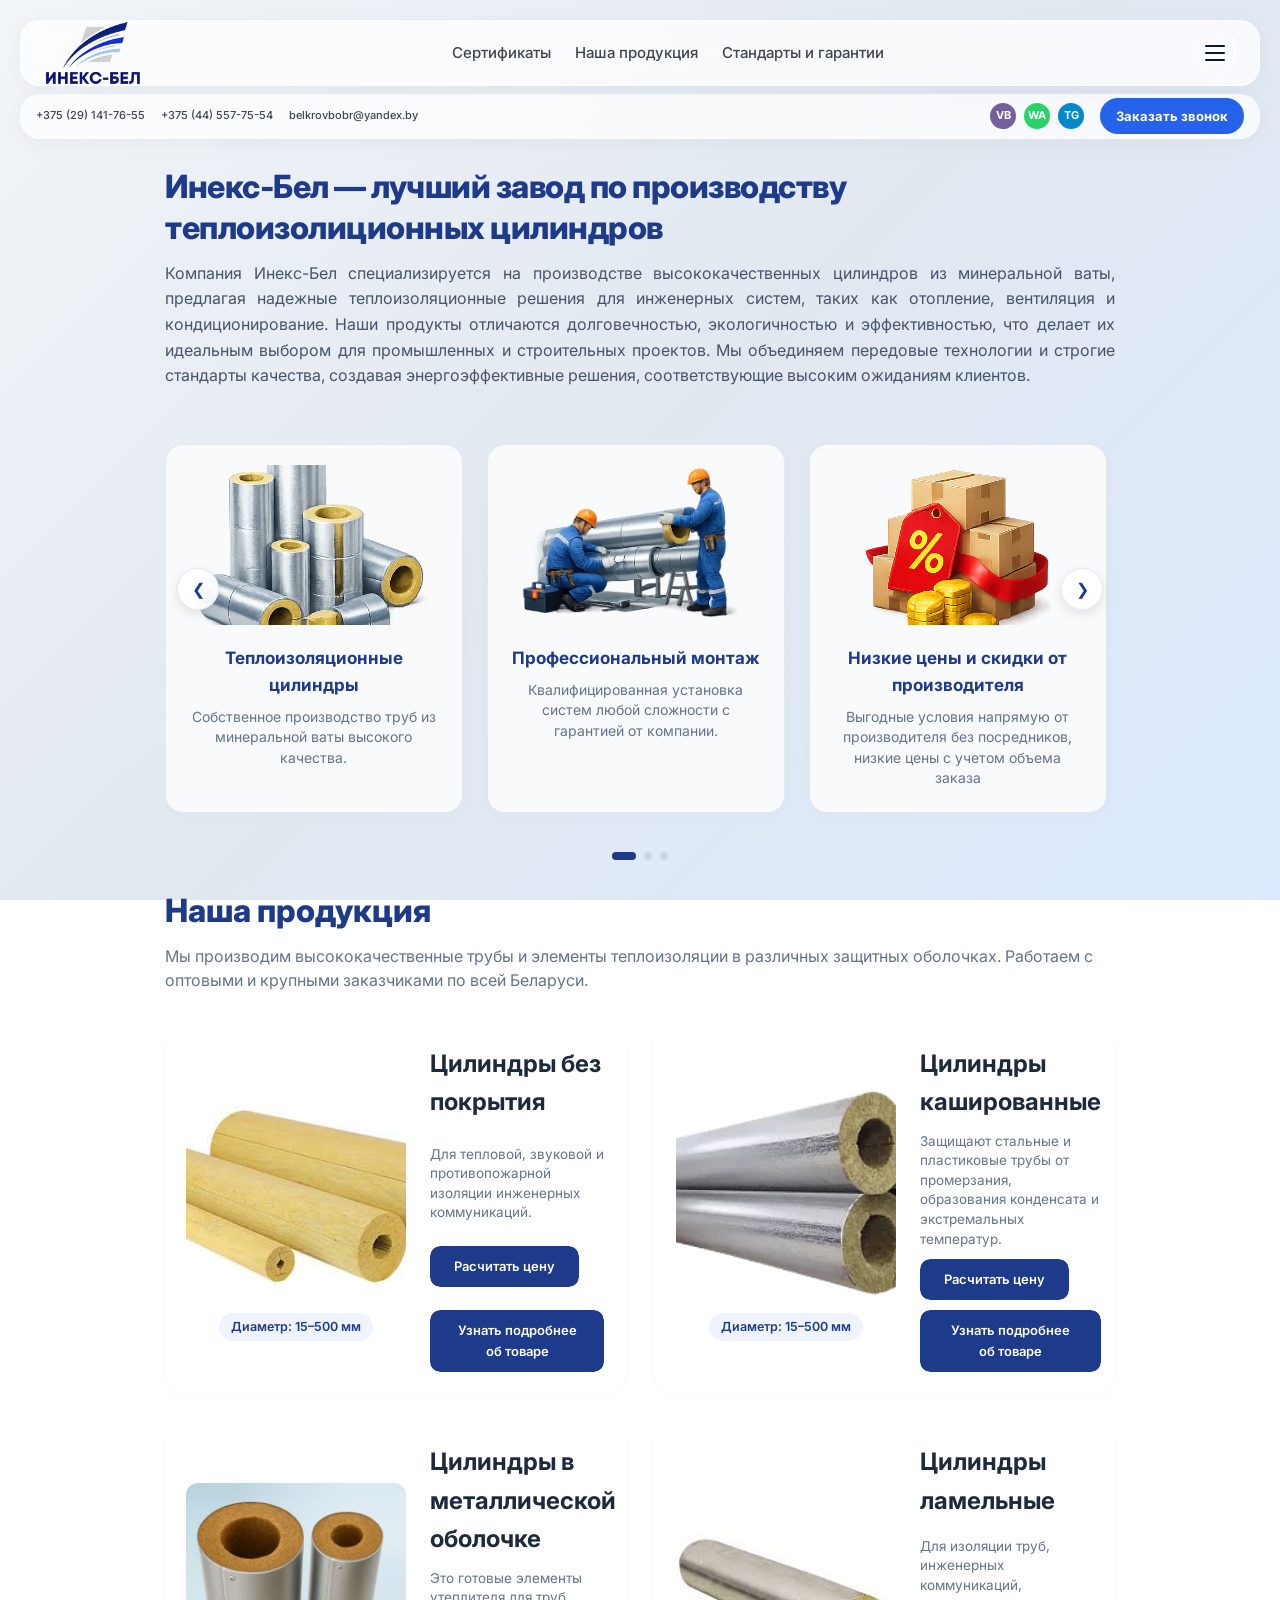
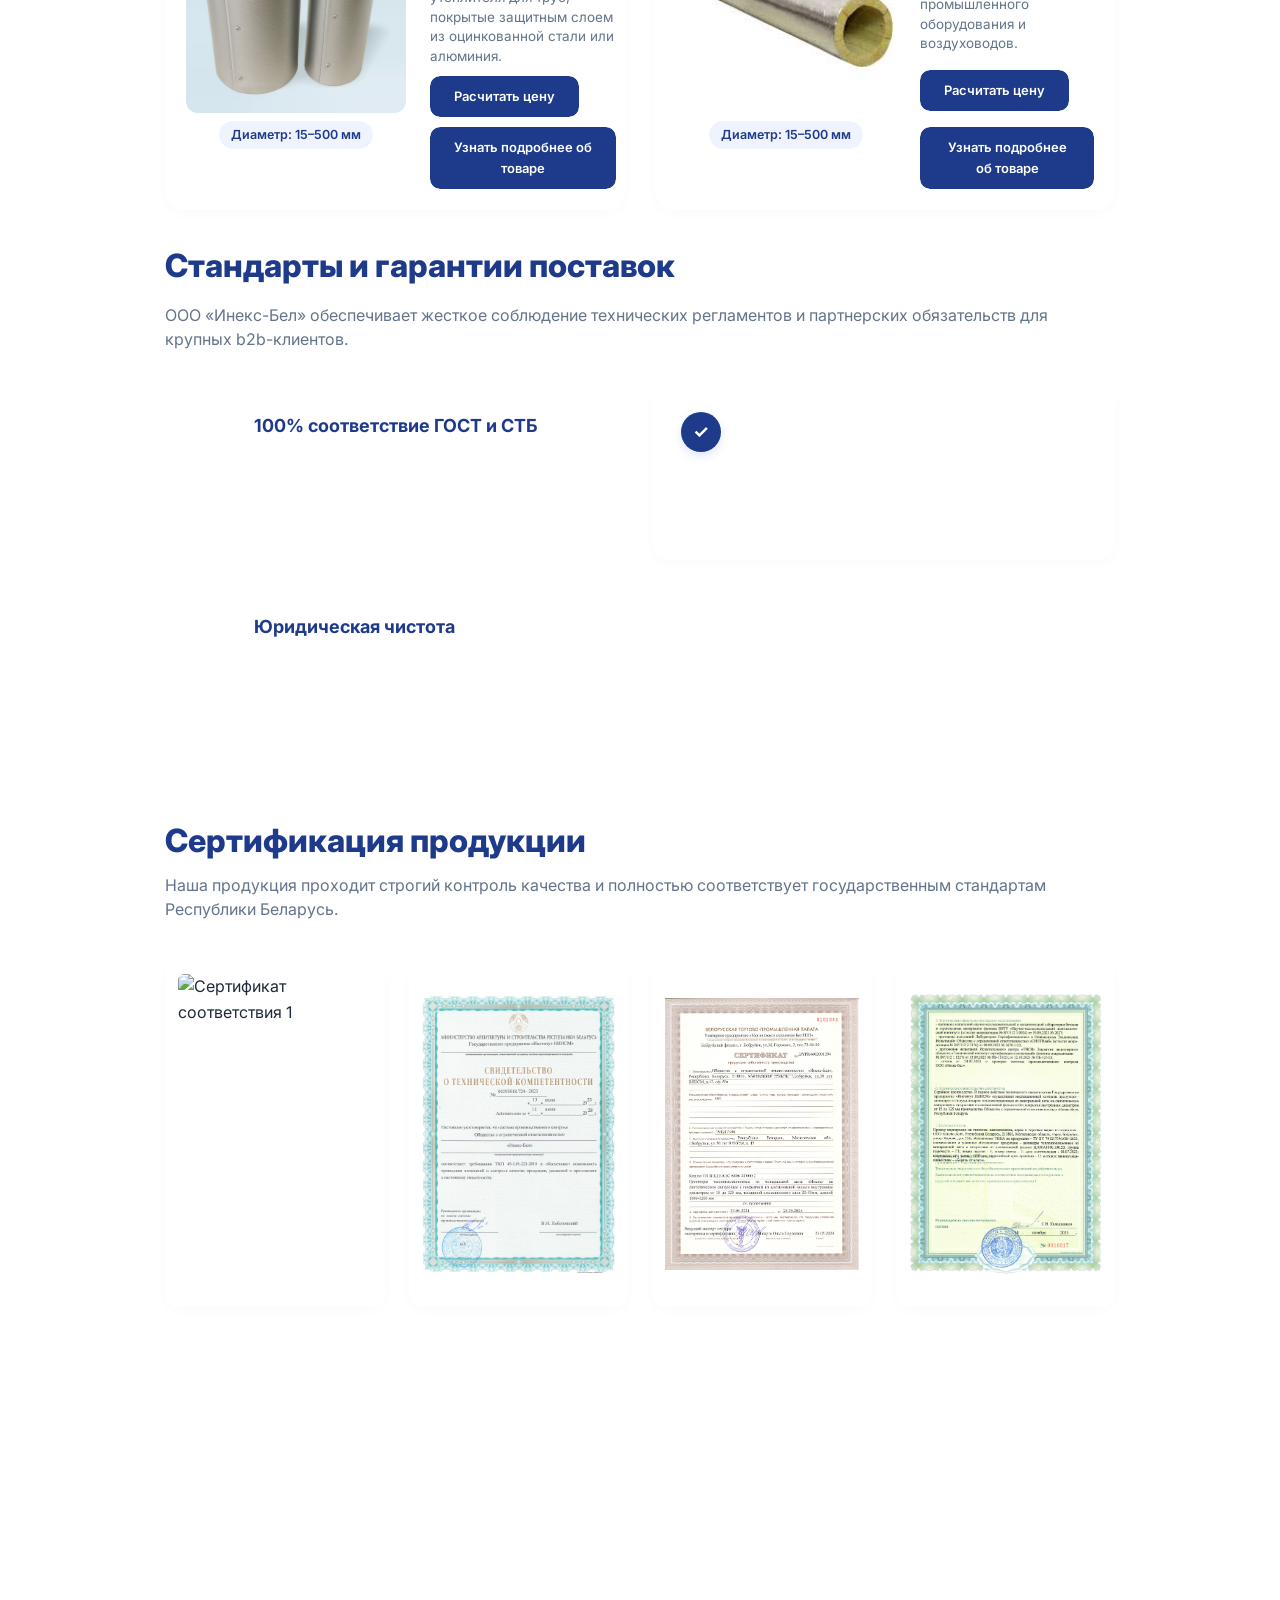
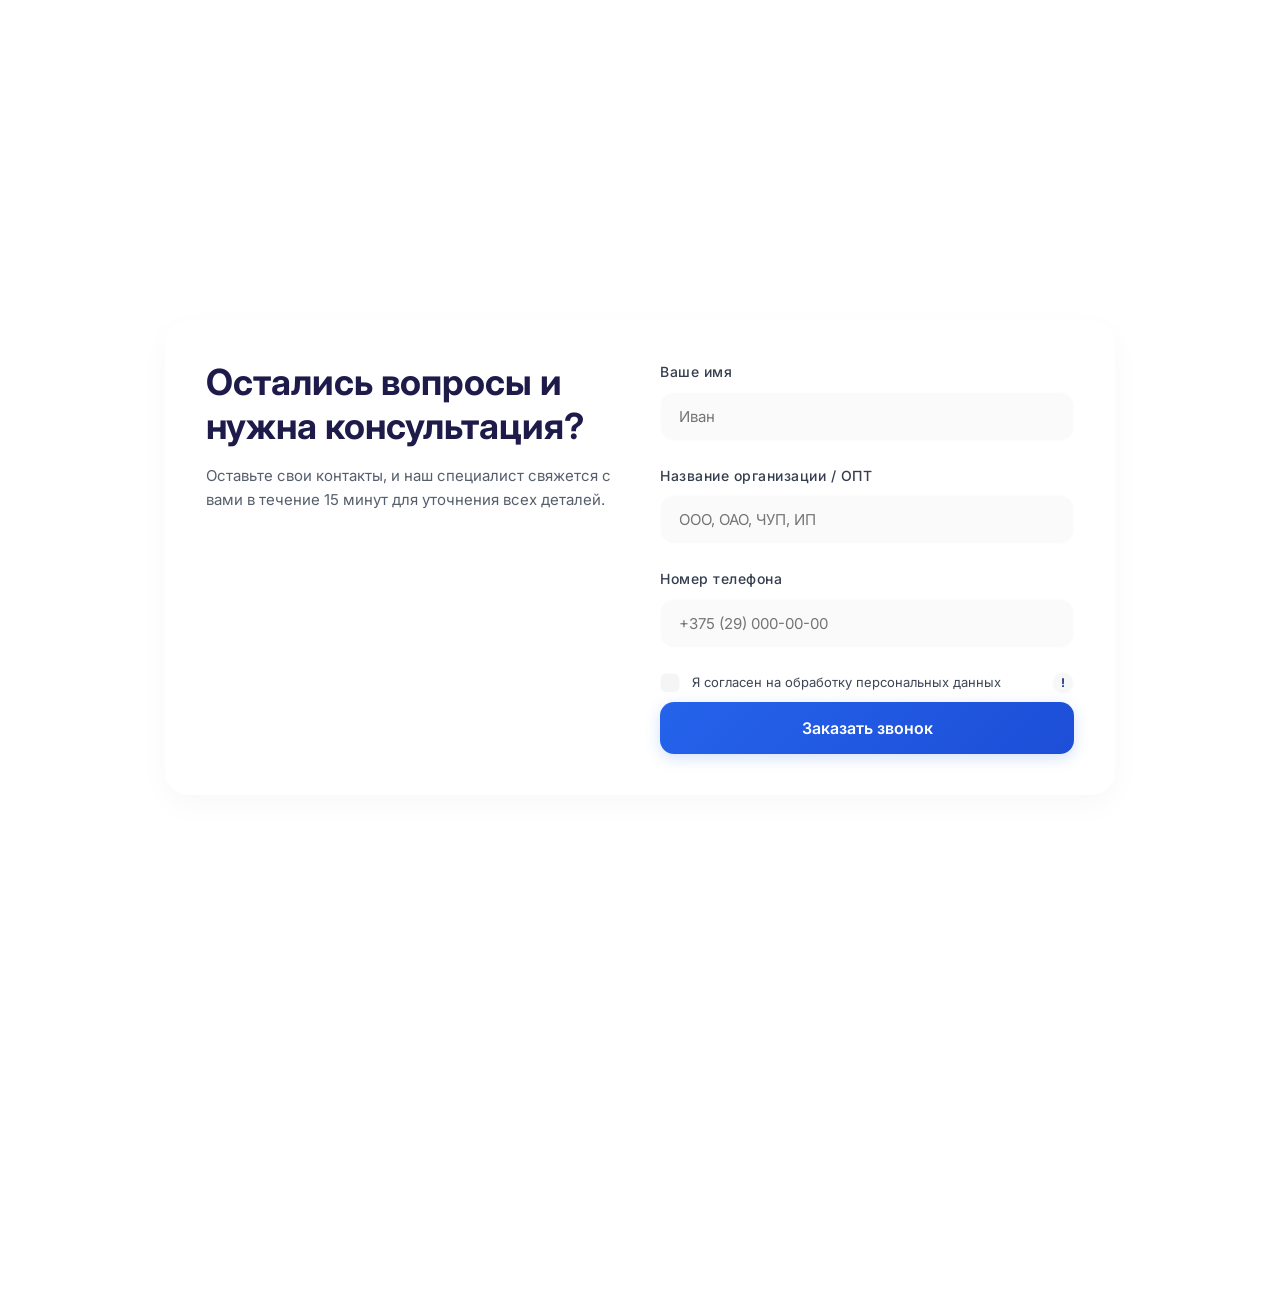
==== commit f19aa67c: "Add files via upload" ====
--- a/index.html
+++ b/index.html
@@ -5,9 +5,7 @@
     <meta name="viewport" content="width=device-width, initial-scale=1.0">
 
     <title>Инекс-Бел Производство теплоизоляционных цилиндров из минваты в Беларуси</title>
-    <meta name="description" content="ООО Инекс-Бел — завод-производитель теплоизоляционных цилиндров из минеральной ваты без оболочки, кашированые, в металлической оболочке и ламельные. Доставка по Минску, Бобруйску и всей Беларуси. Мы работаем по ГОСТу, и оптовым ценам">
-
-    <meta name="keywords" content="теплоизоляционные цилиндры, трубы из минваты, утеплитель для труб, цилиндры минераловатные купить, Инекс-Бел Бобруйск, Инекс-Бел, Инекс-бел, Inex-bel, Inexbel, Купить цилиндры из минваты, Цилиндры в Беларуси, Купить цилиндры в Беларуси, Купить цилиндры из минеральной ваты в Беларуси, Купить цилиндры из минваты в Бобруйске, Цилиндры из минваты, Цилиндры, Цилиндры без покрытия, Цилиндры кашированные, Цилиндры в металлической обложке, Цилиндры ламельные">
+    <meta name="description" content="ООО Инекс-Бел — завод-производитель теплоизоляционных цилиндров из минеральной ваты без оболочки, кашированные, в металлической оболочке и ламельные. Доставка по Минску, Бобруйску и всей Беларуси. Работаем по ГОСТу и по оптовым ценам">
 
     <link rel="icon" href="images/logo.png" type="image/x-icon">
 
@@ -19,7 +17,7 @@
       "@context": "https://schema.org",
       "@type": "LocalBusiness",
       "name": "Инекс-Бел",
-      "image": "https://github.io",
+      "image": "https://izol.inex-bel.by/images/logo.png",
       "telephone": ["+375 (29) 141-76-55", "+375 (44) 557-75-54"],
       "email": "belkrovbobr@yandex.by",
       "address": {
@@ -31,7 +29,7 @@
         "addressCountry": "BY"
         },
       "url": "https://izol.inex-bel.by",
-      "priceRange": "$$"
+      "priceRange": "BYN"
 }
     </script>
 </head>
@@ -43,7 +41,7 @@
         <div class="header__container">
             <!-- Логотип с картинкой внутри -->
             <a href="#" class="logo">
-                <img src="images/logo.png" alt="Logo" class="logo__img">
+                <img src="images/logo.png" alt="Инекс-Бел — производство теплоизоляционных цилиндров из минваты в Беларуси" class="logo__img">
             </a>
 
             <!-- Навигация -->
@@ -178,7 +176,7 @@
     <div class="products-container">
         <!-- Текстовая верхушка блока -->
         <h2 class="products-title">Наша продукция</h2>
-        <p class="products-subtitle">Мы производим высококачественные трубы и элементы теплоизоляции в различных защитных оболочках.</p>
+        <p class="products-subtitle">Мы производим высококачественные трубы и элементы теплоизоляции в различных защитных оболочках. Работаем с оптовыми и крупными заказчиками по всей Беларуси.</p>
         
         <!-- Обертка слайдера для мобилок и сетка для ПК -->
         <div class="prod-slider-wrapper">
@@ -216,13 +214,13 @@
                 <!-- Товар 3 -->
                 <div class="product-card">
                     <div class="product-card__media">
-                        <img src="images/prod3.jpg" alt="Цилиндры в металлической обложке" class="product-card__img">
+                        <img src="images/prod3.jpg" alt="Цилиндры в металлической оболочке" class="product-card__img">
                         <span class="product-card__sizes">Диаметр: 15–500 мм</span>
                     </div>
                     <div class="product-card__content">
-                        <h2>Цилиндры в металлической обложке</h2>
+                        <h2>Цилиндры в металлической оболочке</h2>
                         <p>Это готовые элементы утеплителя для труб, покрытые защитным слоем из оцинкованной стали или алюминия.</p>
-                        <a href="#contact-form" class="product-card__btn" data-product="Цилиндры в металлической обложке">Расчитать цену</a>
+                        <a href="#contact-form" class="product-card__btn" data-product="Цилиндры в металлической оболочке">Расчитать цену</a>
                         <a href="product-cylinders-metal.html" class="product-card__btn">Узнать подробнее об товаре</a>
                     </div>
                 </div>
@@ -475,34 +473,31 @@
 
 <footer class="footer">
     <div class="footer__container">
-        
-        <!-- Блок 1: Логотип и Юридическая информация (Слева) -->
+
         <div class="footer__column footer__column--info">
-            <a href="#" class="footer__logo">
-                <img src="images/logo.png" alt="Инекс-Бел" class="footer__logo-img">
+            <a href="/" class="footer__logo">
+                <img src="images/logo.png" alt="Завод Инекс-Бел — производство минераловатных цилиндров" class="footer__logo-img">
             </a>
             <div class="footer__company-details">
-                <p class="footer__text">ООО "Инекс-Бел"</p>
+                <p class="footer__text" style="font-weight: bold;">ООО "Инекс-Бел"</p>
                 <p class="footer__text">УНП: 791217396</p>
-                <p class="footer__text">р/с BY 90 ALFA 3012 2625 5500 1027 0000</p>
-                <p class="footer__text">Банк: Закрытое акционерное общество "Альфа-Банк"</p>
-                <p class="footer__text">220013, Республика Беларусь, г. Минск, ул. Сурганова, 43-47</p>
-            </div>
-        </div>
-
-        <!-- Блок 2: Ссылки покупателям (По центру) -->
+                <p class="footer__text">Свидетельство о госрегистрации выдано Бобруйским горисполкомом</p>
+                <p class="footer__text">Режим работы: Без выходных 08:00 – 20:00</p>
+                <p class="footer__text" style="font-size: 11px; color: #888; margin-top: 5px;">р/с BY 90 ALFA 3012 2625 5500 1027 0000 в ЗАО "Альфа-Банк", 220013, г. Минск, ул. Сурганова, 43-47</p>
+            </div>
+        </div>
+
         <div class="footer__column">
             <h4 class="footer__title">Покупателям</h4>
             <ul class="footer__list">
-                <li><a href="#products-section" class="footer__link">Наш продукт</a></li>
-                <li><a href="#specialization-section" class="footer__link">О компании</a></li>
-                <li><a href="#certificates-section" class="footer__link">Сертификаты</a></li>
-                <li><a href="#faq-section" class="footer__link">Часто задаваемые вопросы</a></li>
-                <li><a href="#" class="footer__link">Этапы заказа</a></li>
+                <li><a href="/#products-section" class="footer__link">Наш продукт</a></li>
+                <li><a href="/#specialization-section" class="footer__link">О компании</a></li>
+                <li><a href="/#certificates-section" class="footer__link">Сертификаты</a></li>
+                <li><a href="/#faq-section" class="footer__link">Часто задаваемые вопросы</a></li>
+                <li><a href="/#steps-section" class="footer__link">Этапы заказа</a></li>
             </ul>
         </div>
 
-        <!-- Блок 3: Контакты, Соцсети и Адрес производства (Справа) -->
         <div class="footer__column">
             <h4 class="footer__title">Контакты</h4>
             <div class="footer__contacts">
@@ -510,22 +505,20 @@
                 <a href="tel:+375445577554" class="footer__contact-link">+375 (44) 557-75-54</a>
                 <a href="mailto:belkrovbobr@yandex.by" class="footer__contact-link footer__contact-link--email">belkrovbobr@yandex.by</a>
             </div>
-            
-            <!-- Мессенджеры с цветными круглыми кнопками из вашей картинки -->
+
             <div class="footer__socials">
-                <a href="viber://chat?number=%2B375291417655" class="footer__social footer__social--viber" title="Viber">VB</a>
-                <a href="https://t.me" class="footer__social footer__social--telegram" target="_blank" rel="noopener noreferrer" title="Telegram">TG</a>
-                <a href="https://wa.me" class="footer__social footer__social--whatsapp" target="_blank" rel="noopener noreferrer" title="WhatsApp">WA</a>
+                <a href="viber://chat?number=+375291417655" class="footer__social footer__social--viber" title="Viber">VB</a>
+                <a href="https://t.me/Oleg_136" class="footer__social footer__social--telegram" target="_blank" rel="noopener noreferrer" title="Telegram">TG</a>
+                <a href="https://wa.me/375291417655" class="footer__social footer__social--whatsapp" target="_blank" rel="noopener noreferrer" title="WhatsApp">WA</a>
             </div>
 
             <p class="footer__text footer__address">
-                213808, Республика Беларусь, Могилевская обл., г. Бобруйск, ул. 50 лет ВЛКСМ, 42
+                Производство и склад: 213808, Республика Беларусь, Могилевская обл., г. Бобруйск, ул. 50 лет ВЛКСМ, 42
             </p>
         </div>
 
     </div>
 
-    <!-- Нижняя плашка с Политикой конфиденциальности -->
     <div class="footer__bottom">
         <div class="footer__bottom-container">
             <a href="privacy.html" class="footer__privacy-link">Политика конфиденциальности</a>
--- a/style.css
+++ b/style.css
@@ -2175,5 +2175,6 @@
     margin-left: -20px;
     margin-right: -20px;
     width: calc(100% + 40px);
-}
-
+    margin-top: auto; /* Прижимаем футер к низу экрана, убираем пустое место под ним */
+}
+
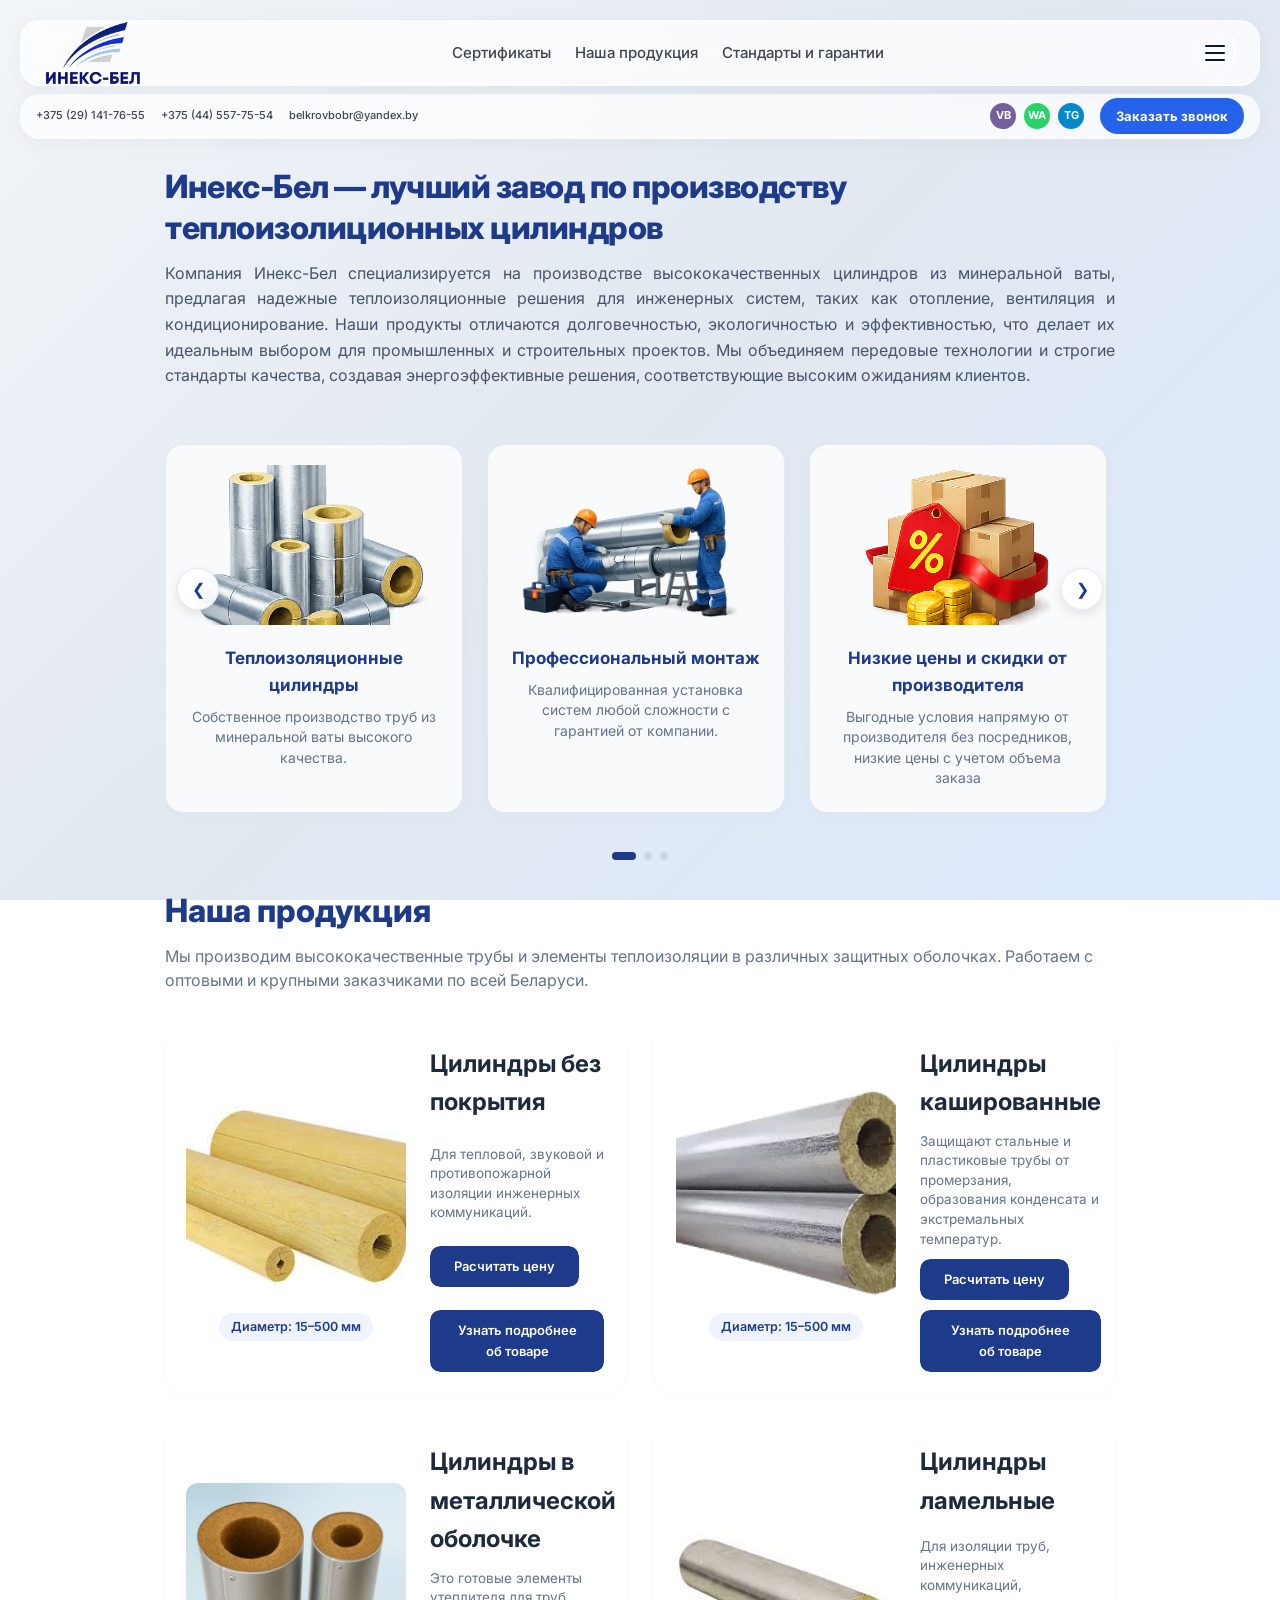
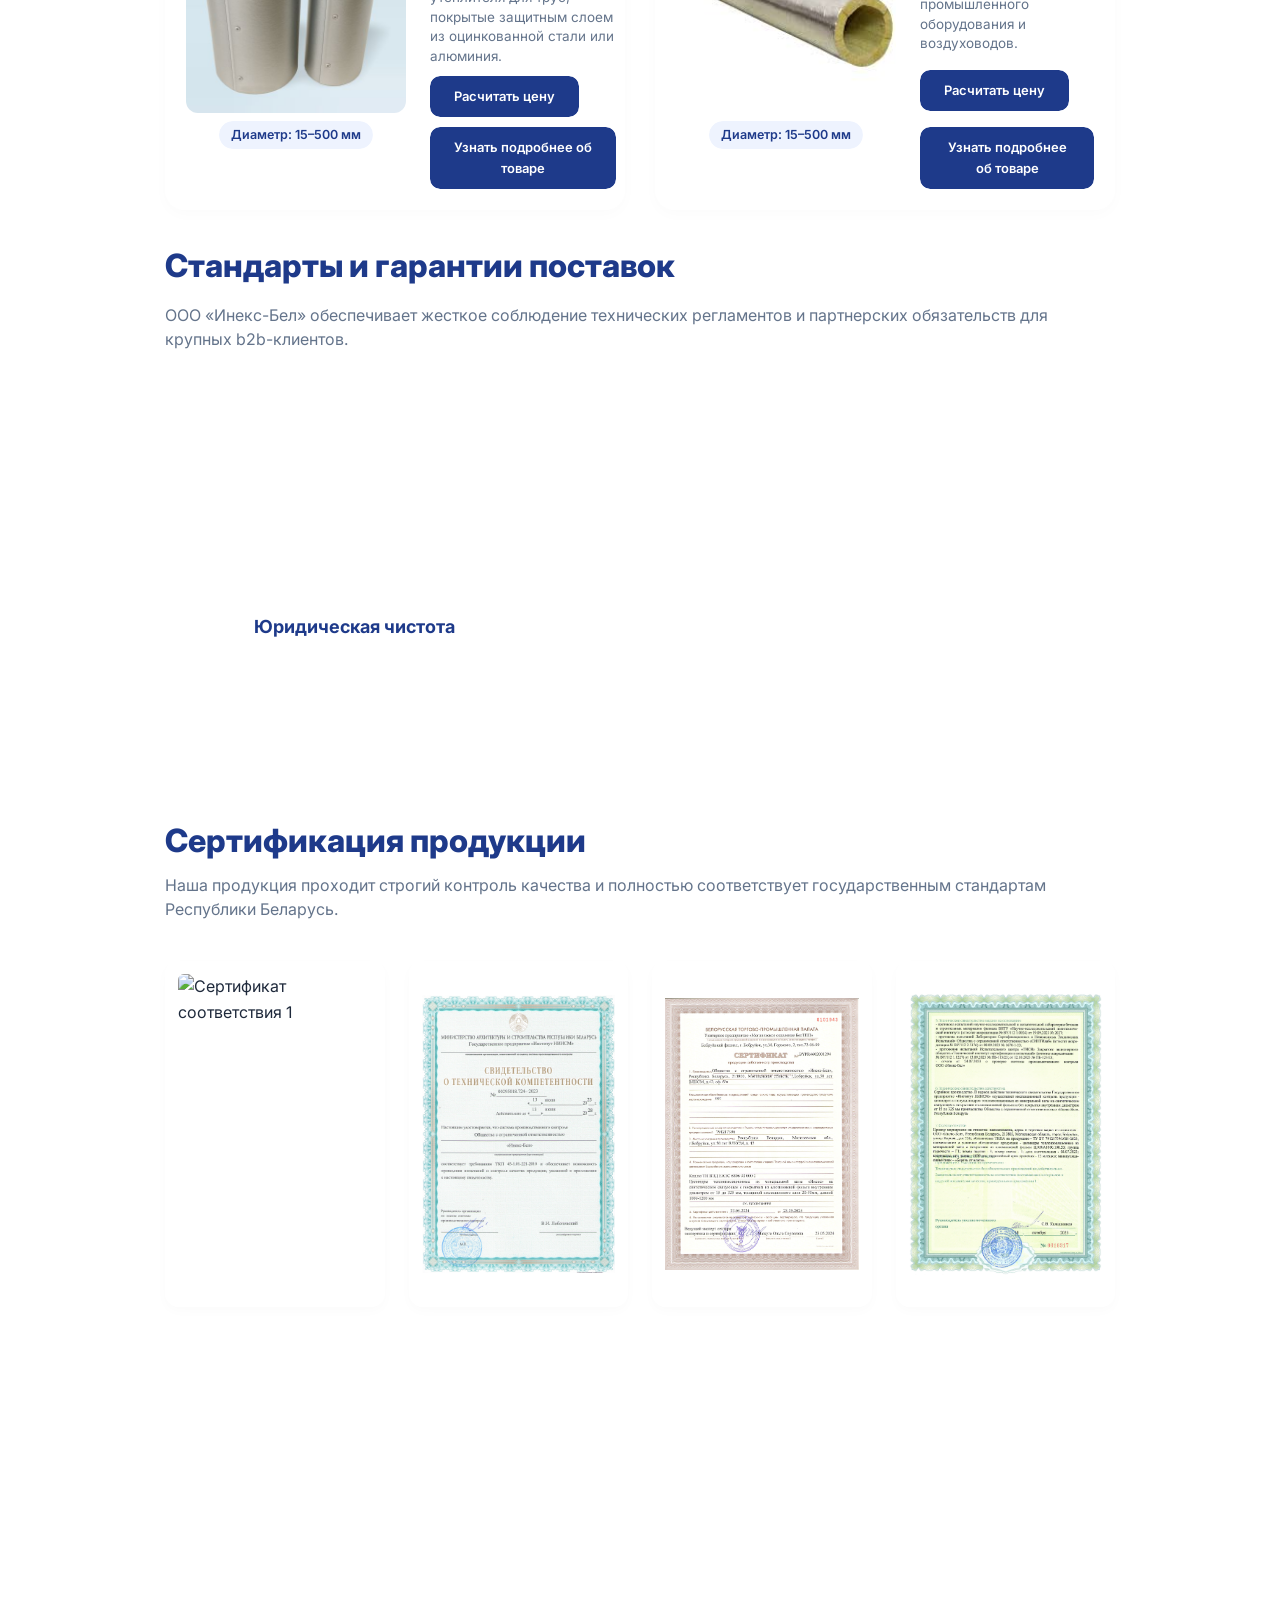
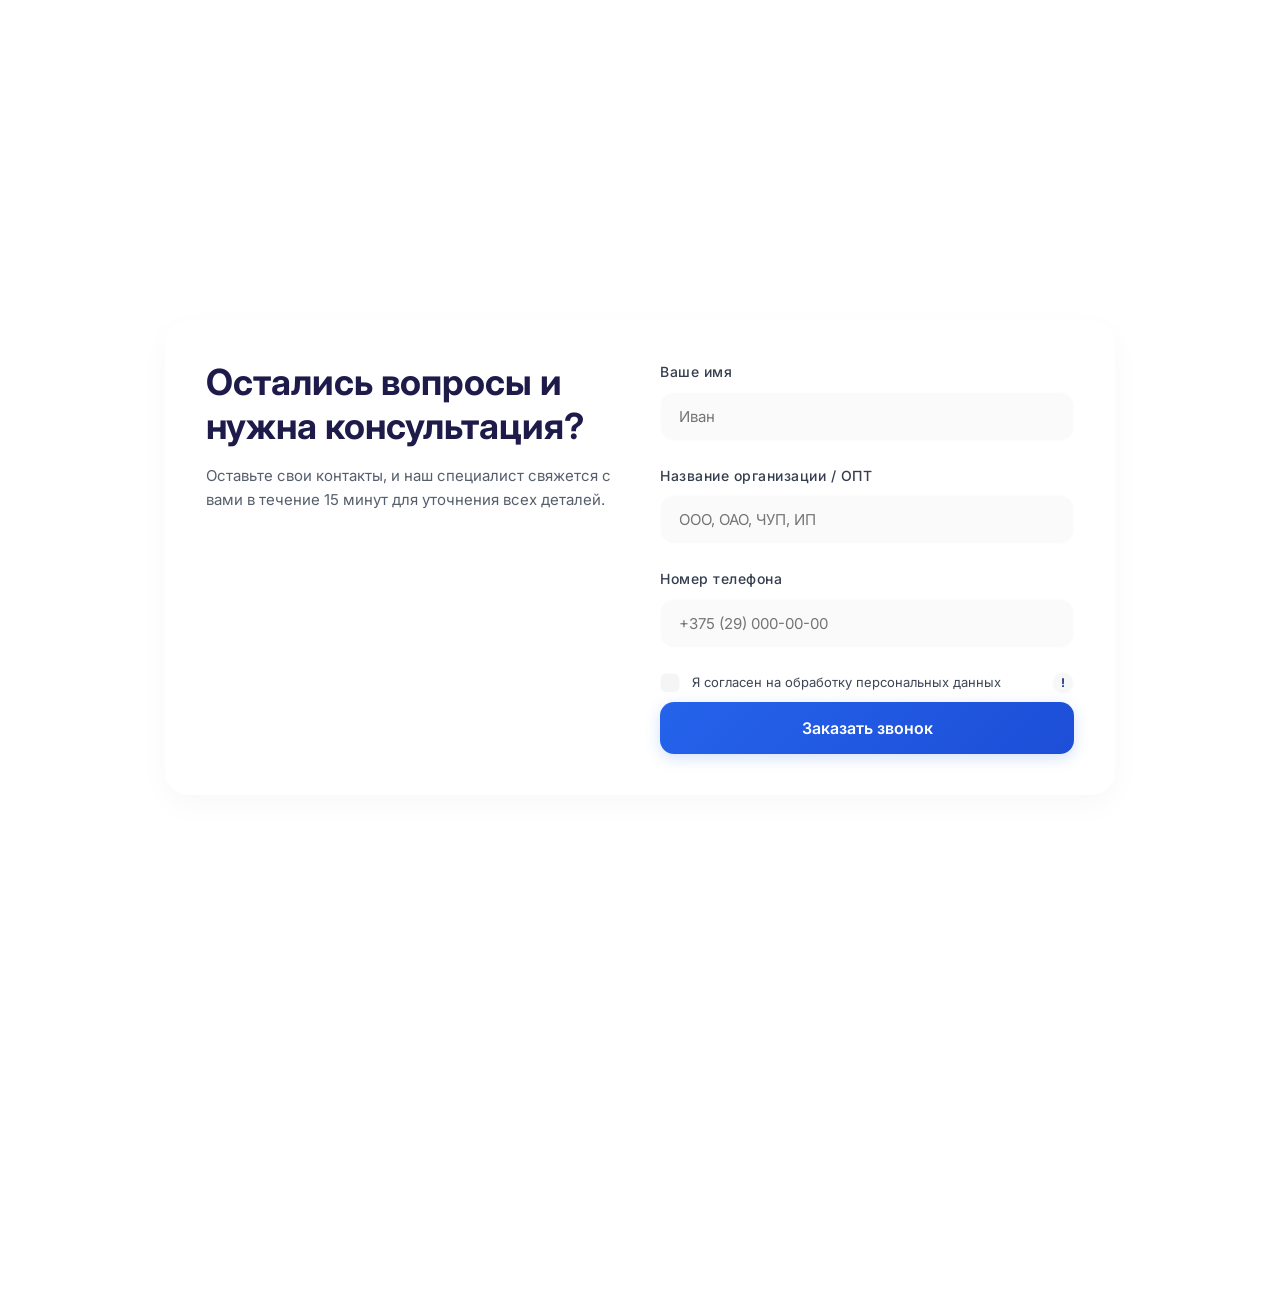
==== commit 11732d9f: "Add files via upload" ====
--- a/index.html
+++ b/index.html
@@ -475,7 +475,7 @@
     <div class="footer__container">
 
         <div class="footer__column footer__column--info">
-            <a href="/" class="footer__logo">
+            <a href="index.html" class="footer__logo">
                 <img src="images/logo.png" alt="Завод Инекс-Бел — производство минераловатных цилиндров" class="footer__logo-img">
             </a>
             <div class="footer__company-details">
@@ -490,11 +490,11 @@
         <div class="footer__column">
             <h4 class="footer__title">Покупателям</h4>
             <ul class="footer__list">
-                <li><a href="/#products-section" class="footer__link">Наш продукт</a></li>
-                <li><a href="/#specialization-section" class="footer__link">О компании</a></li>
-                <li><a href="/#certificates-section" class="footer__link">Сертификаты</a></li>
-                <li><a href="/#faq-section" class="footer__link">Часто задаваемые вопросы</a></li>
-                <li><a href="/#steps-section" class="footer__link">Этапы заказа</a></li>
+                <li><a href="index.html#products-section" class="footer__link">Наш продукт</a></li>
+                <li><a href="index.html#specialization-section" class="footer__link">О компании</a></li>
+                <li><a href="index.html#certificates-section" class="footer__link">Сертификаты</a></li>
+                <li><a href="index.html#faq-section" class="footer__link">Часто задаваемые вопросы</a></li>
+                <li><a href="index.html#steps-section" class="footer__link">Этапы заказа</a></li>
             </ul>
         </div>
 
